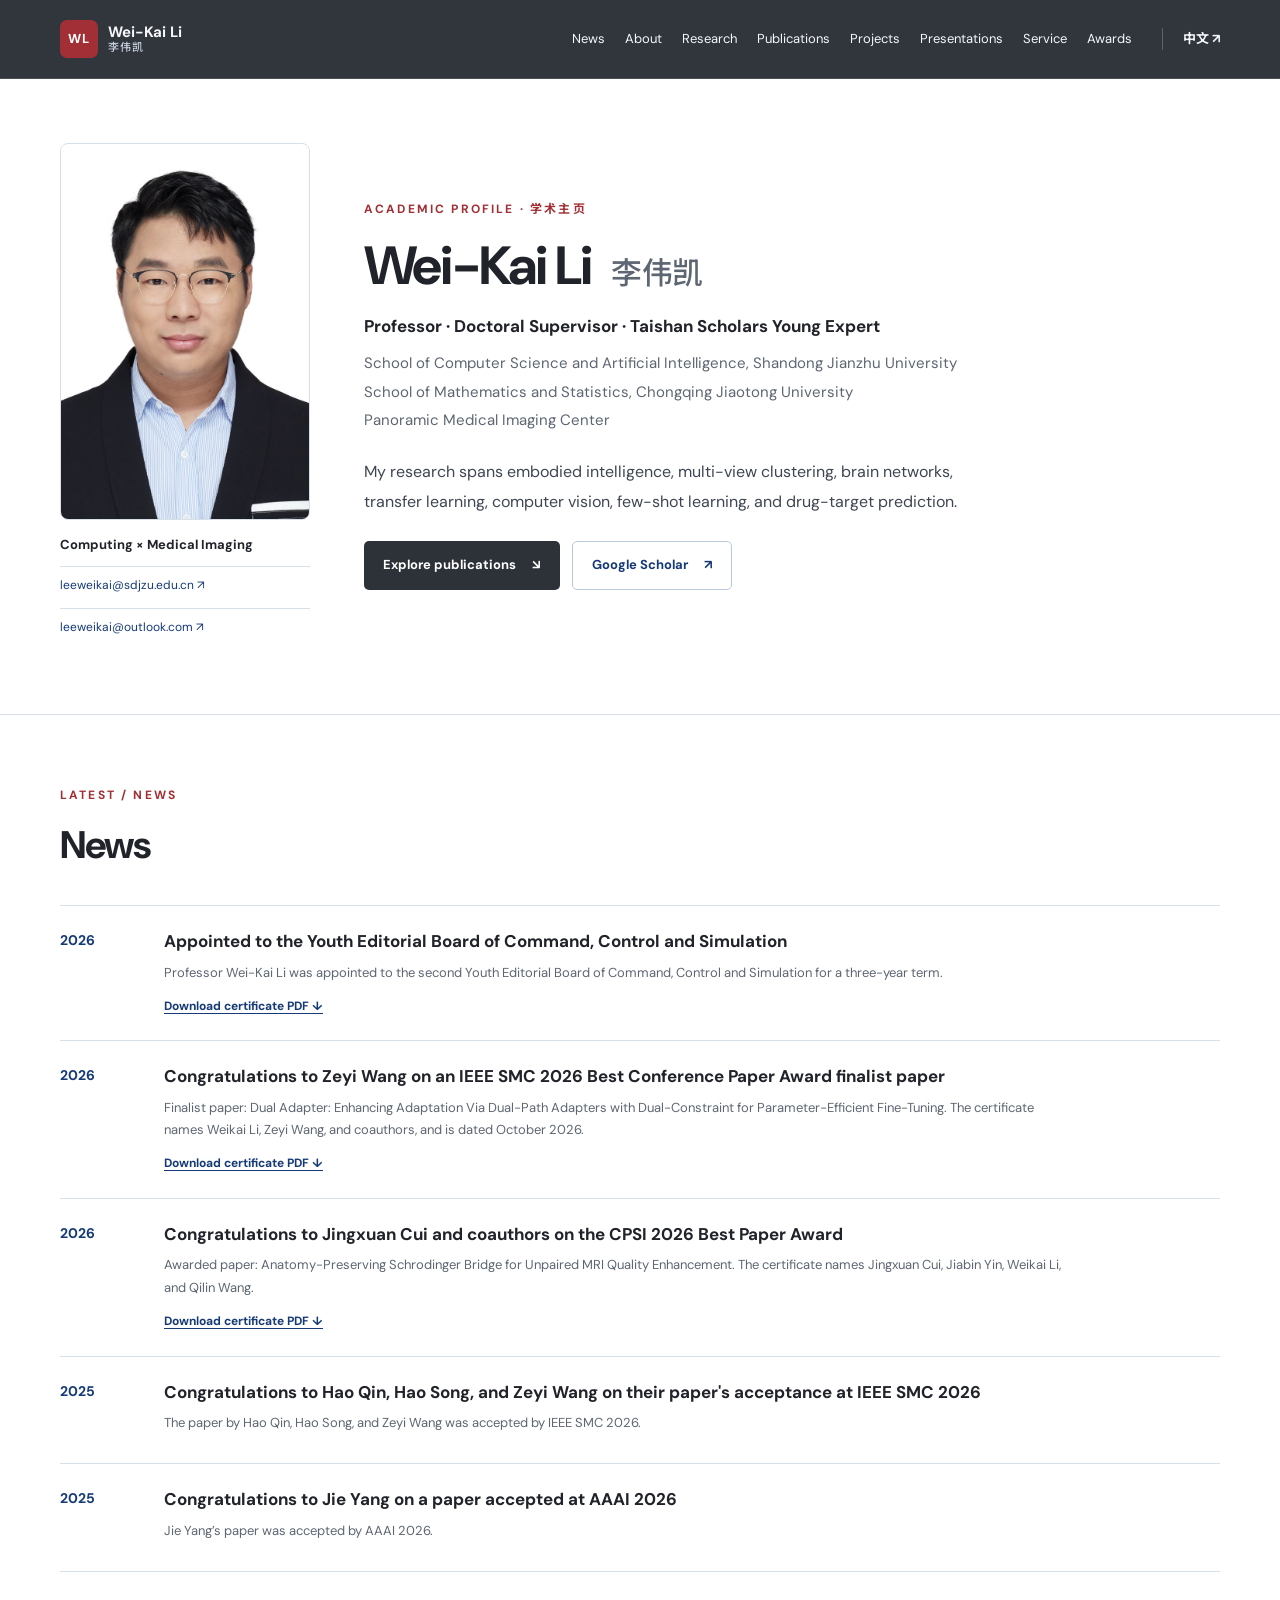
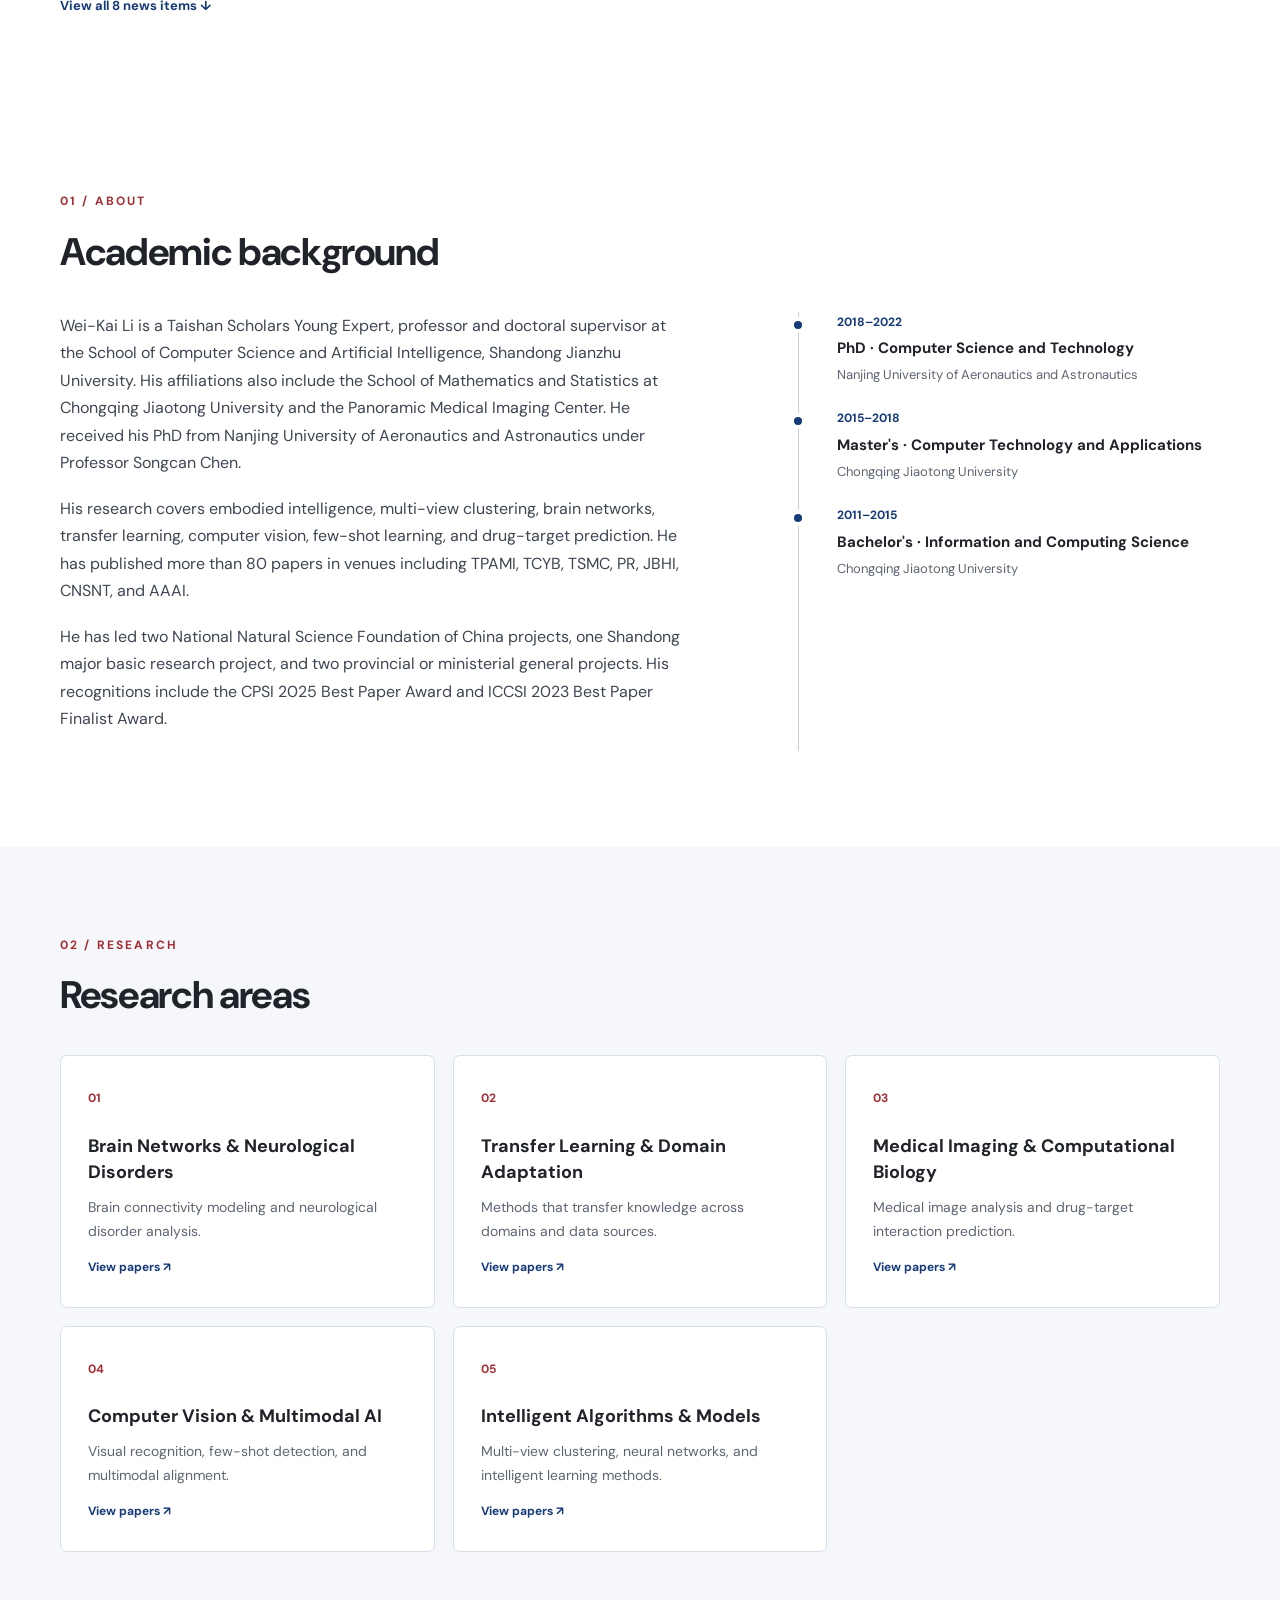
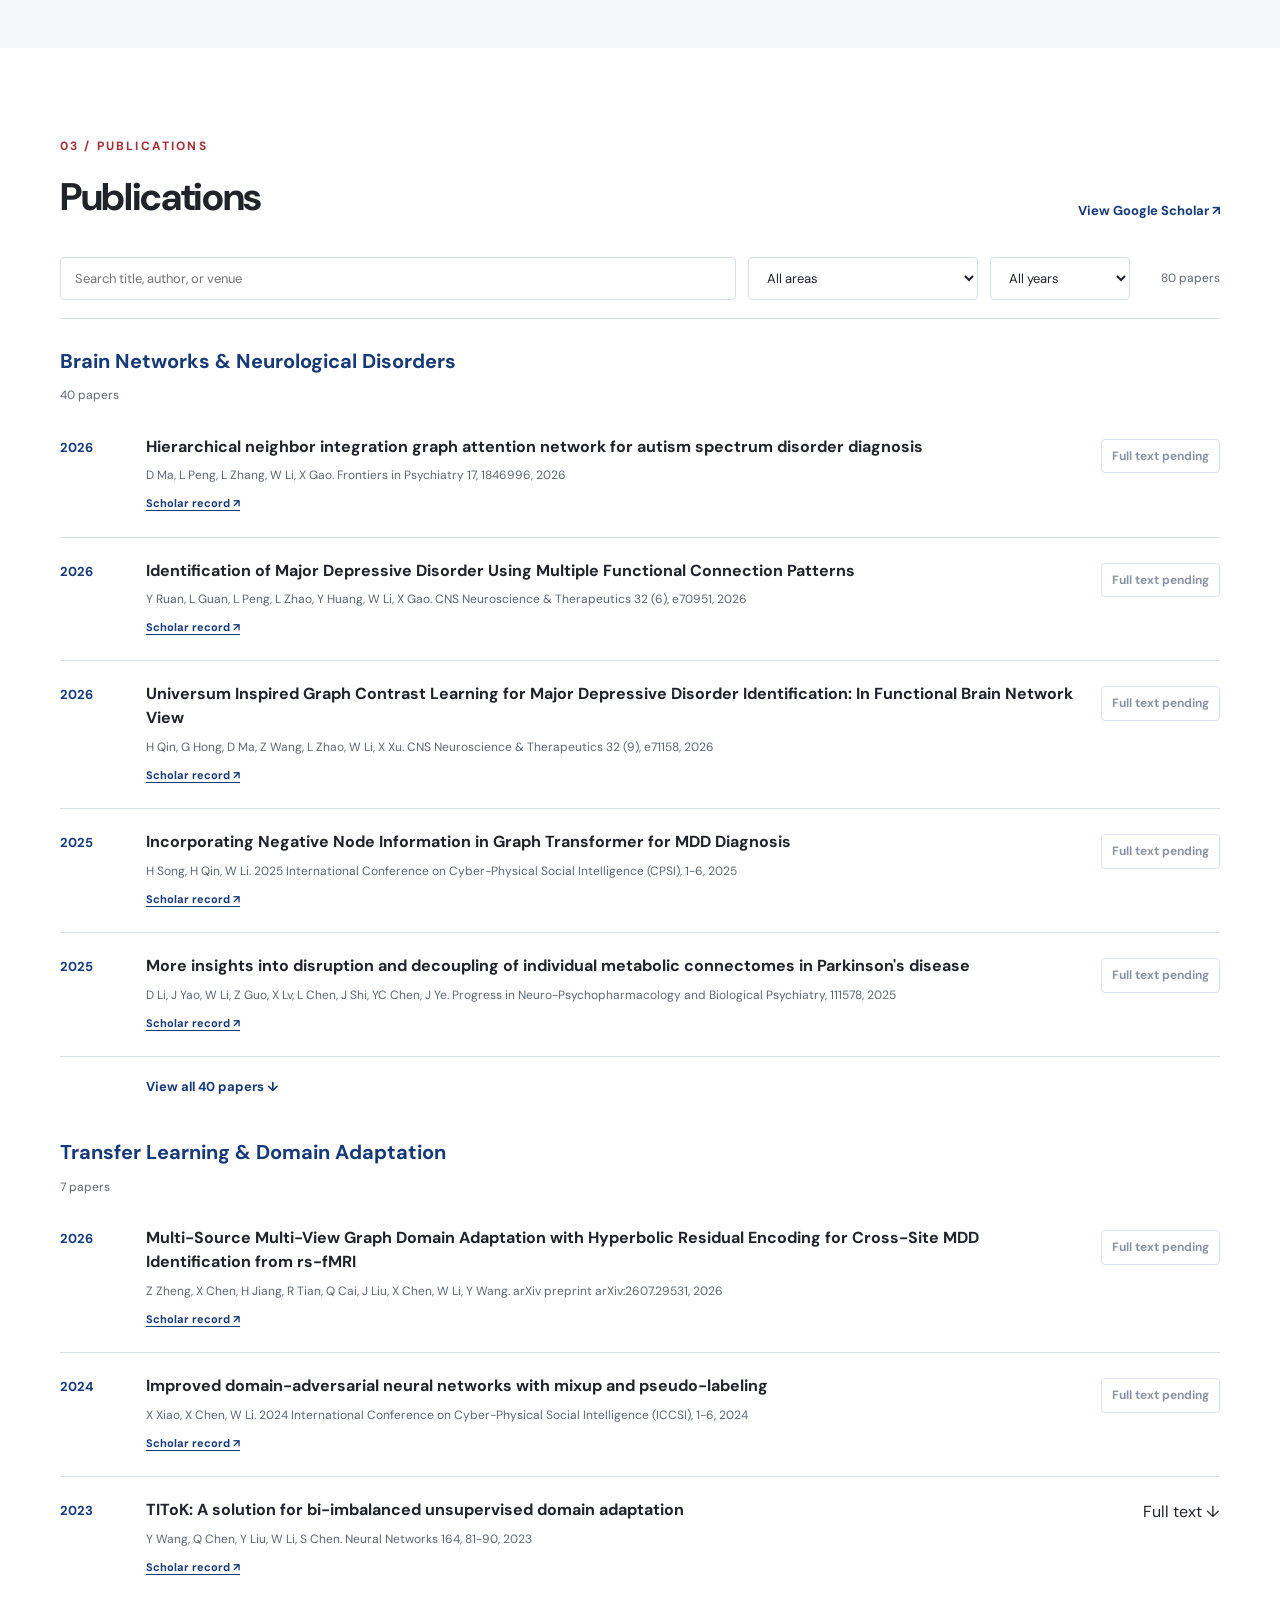
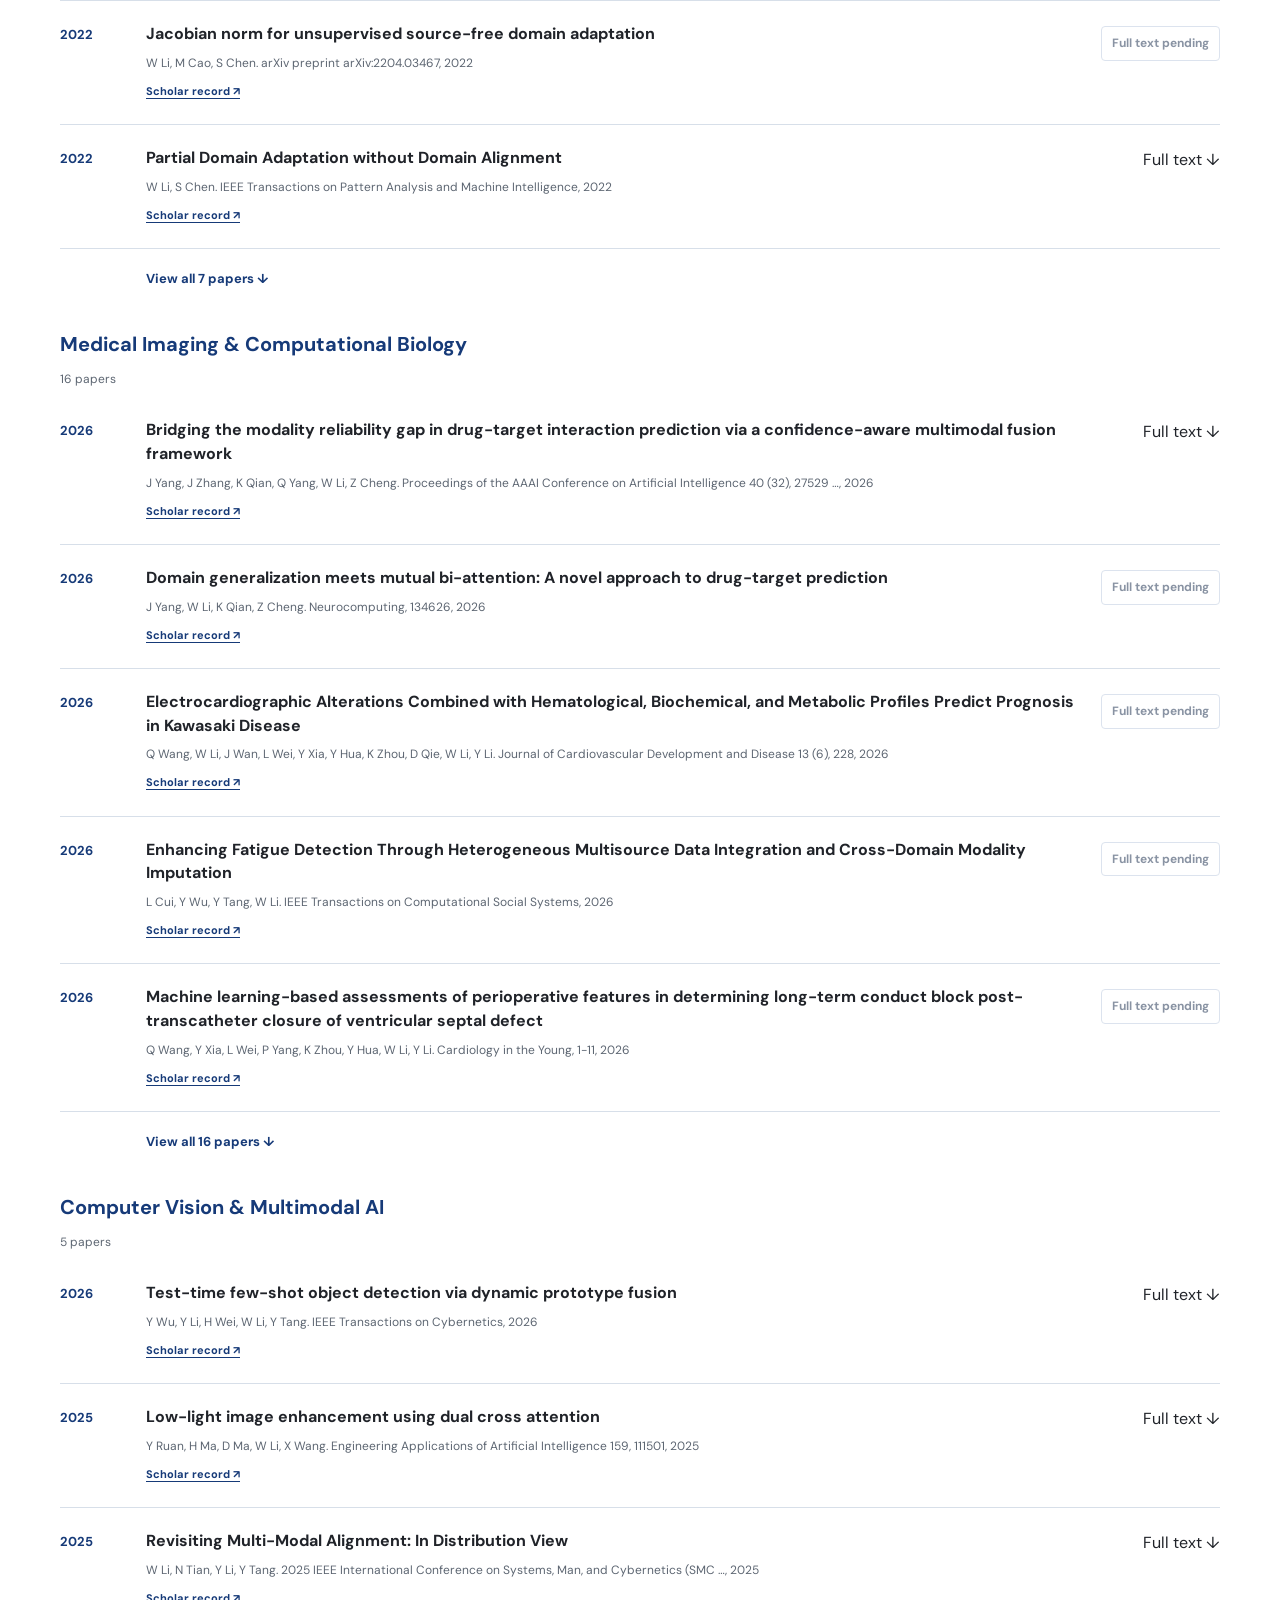
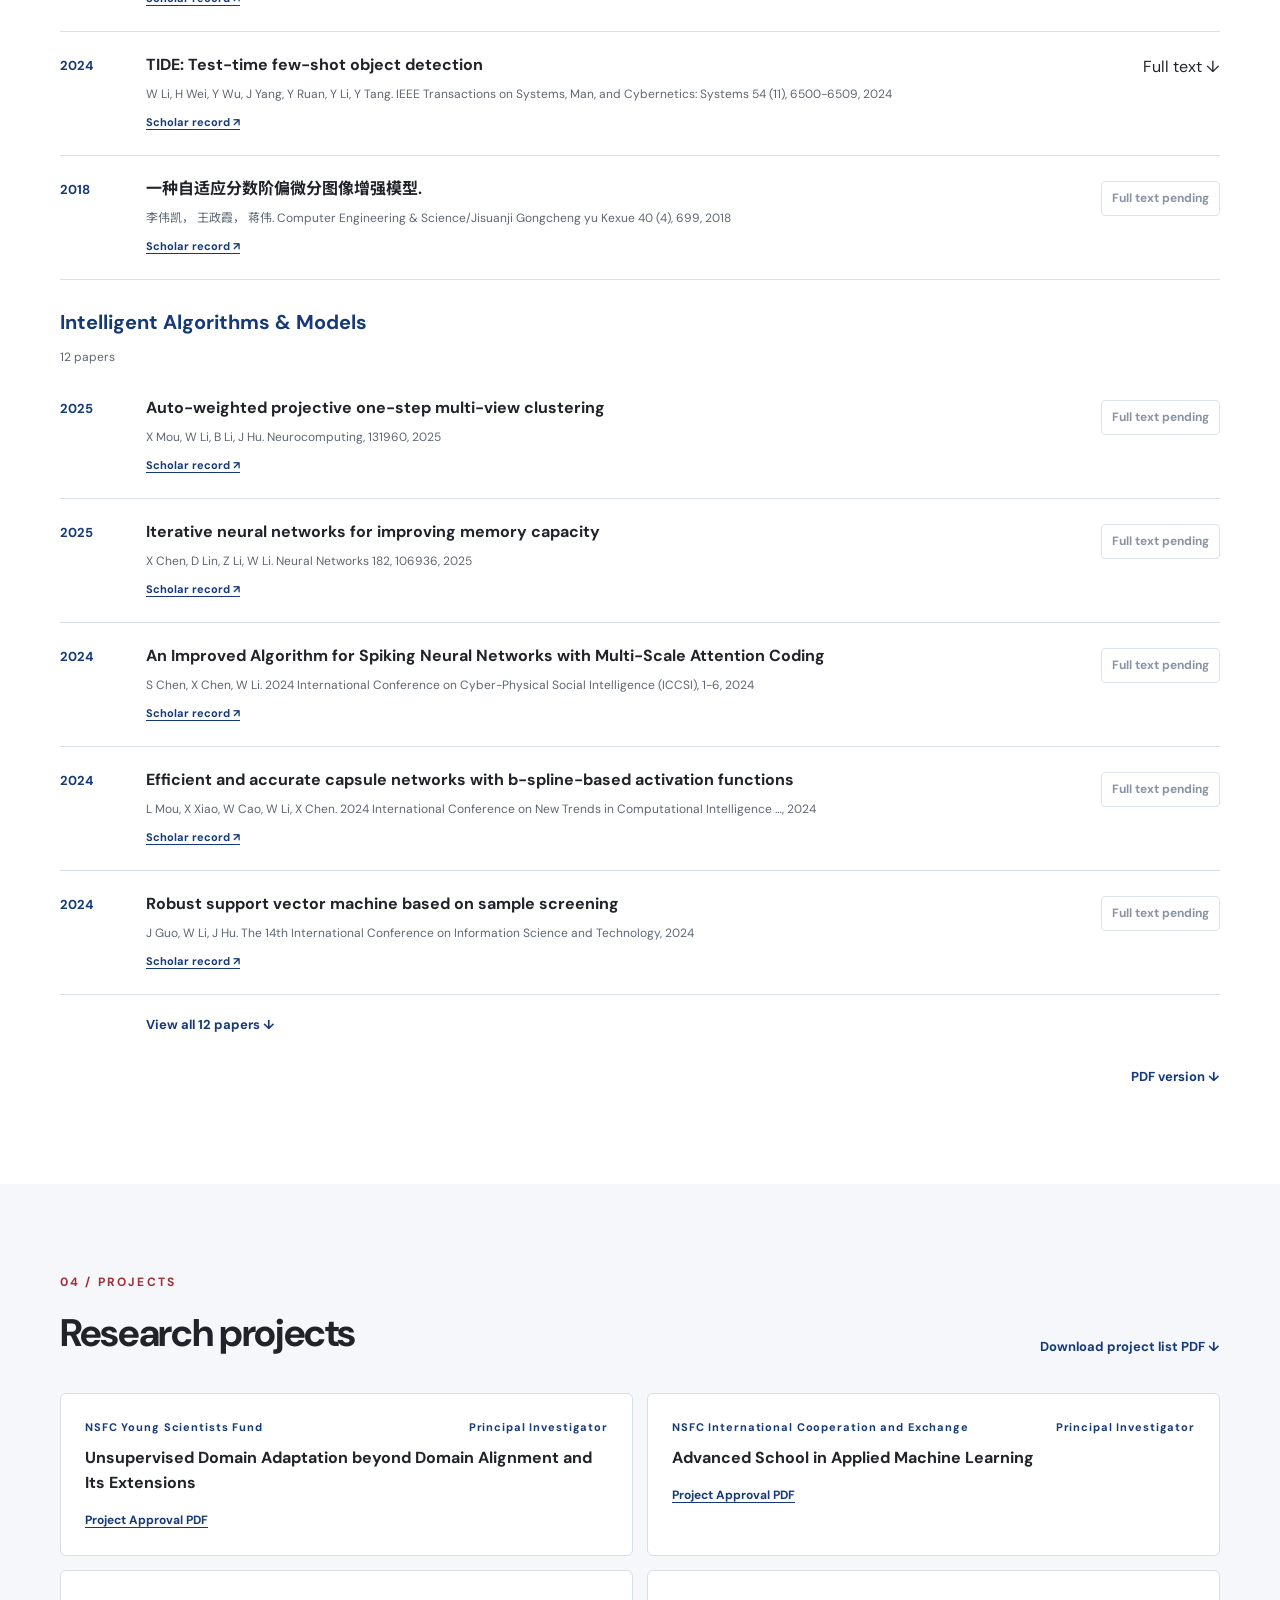
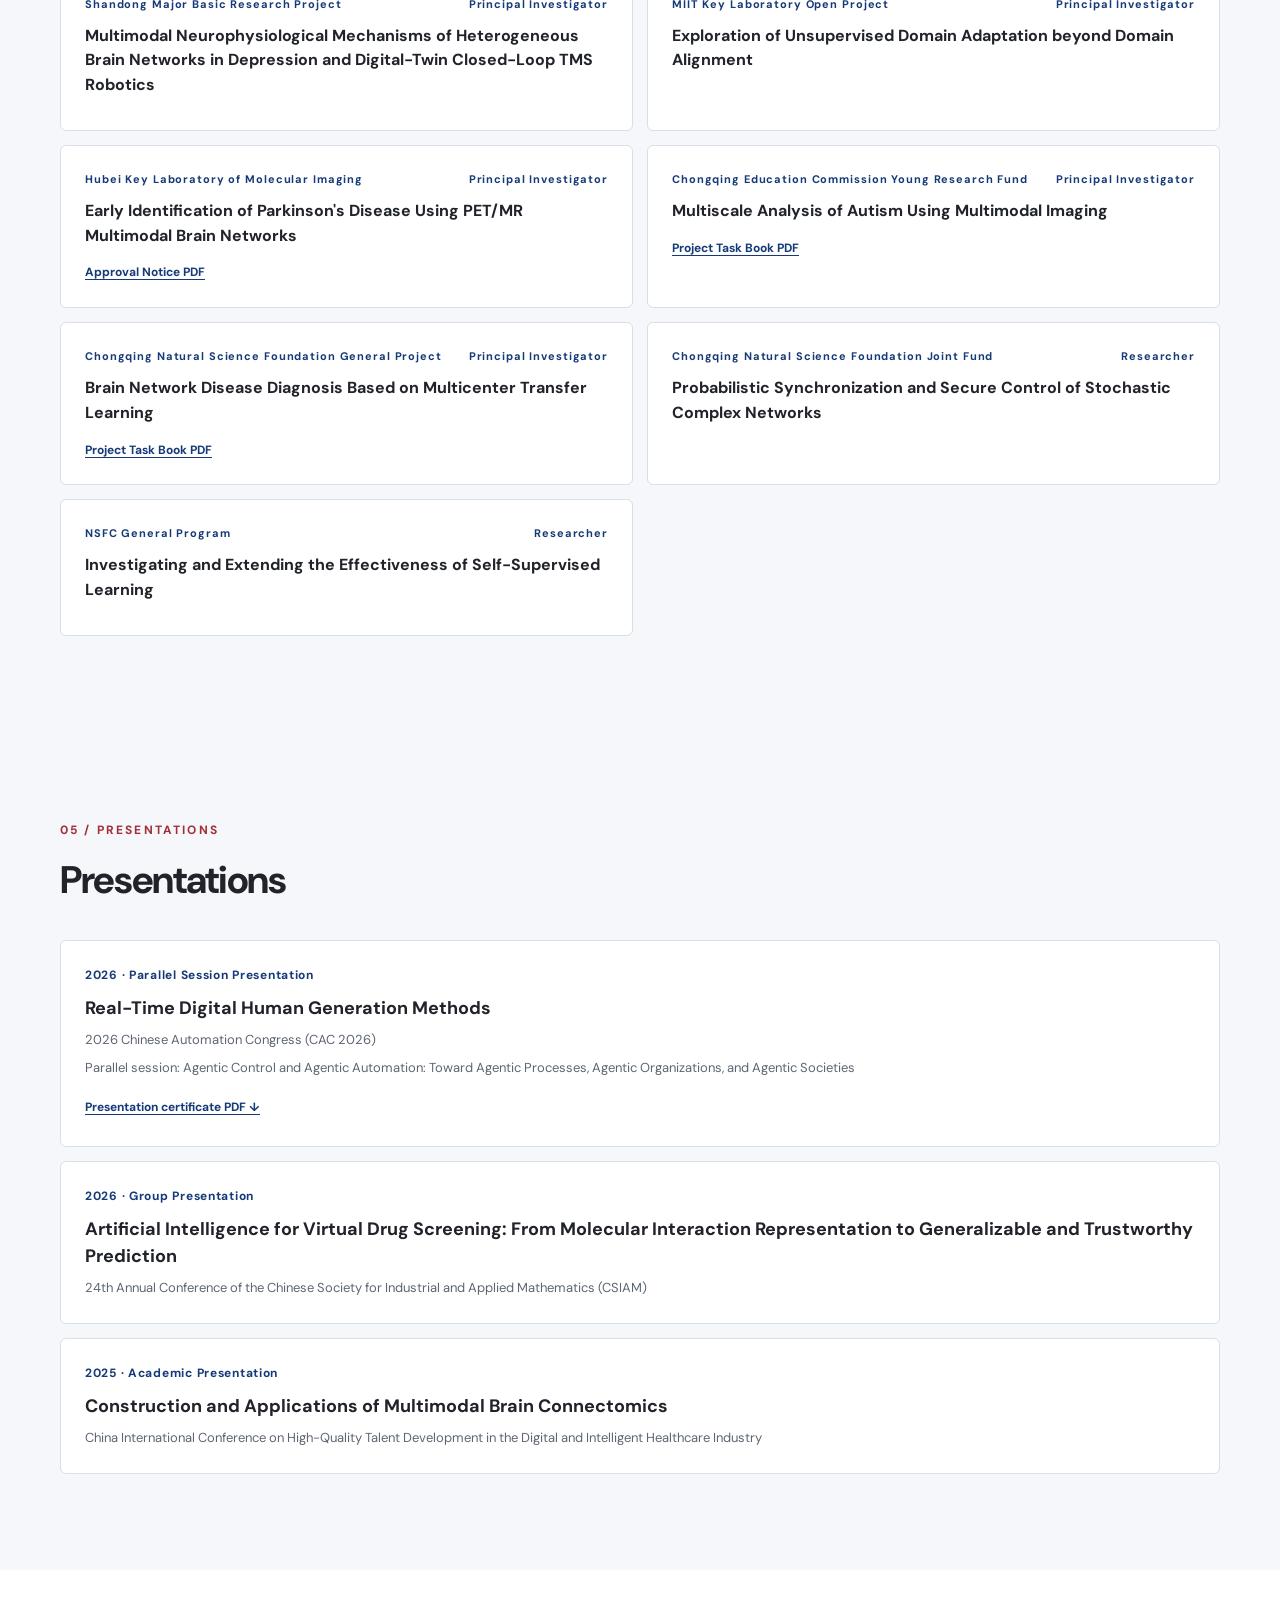
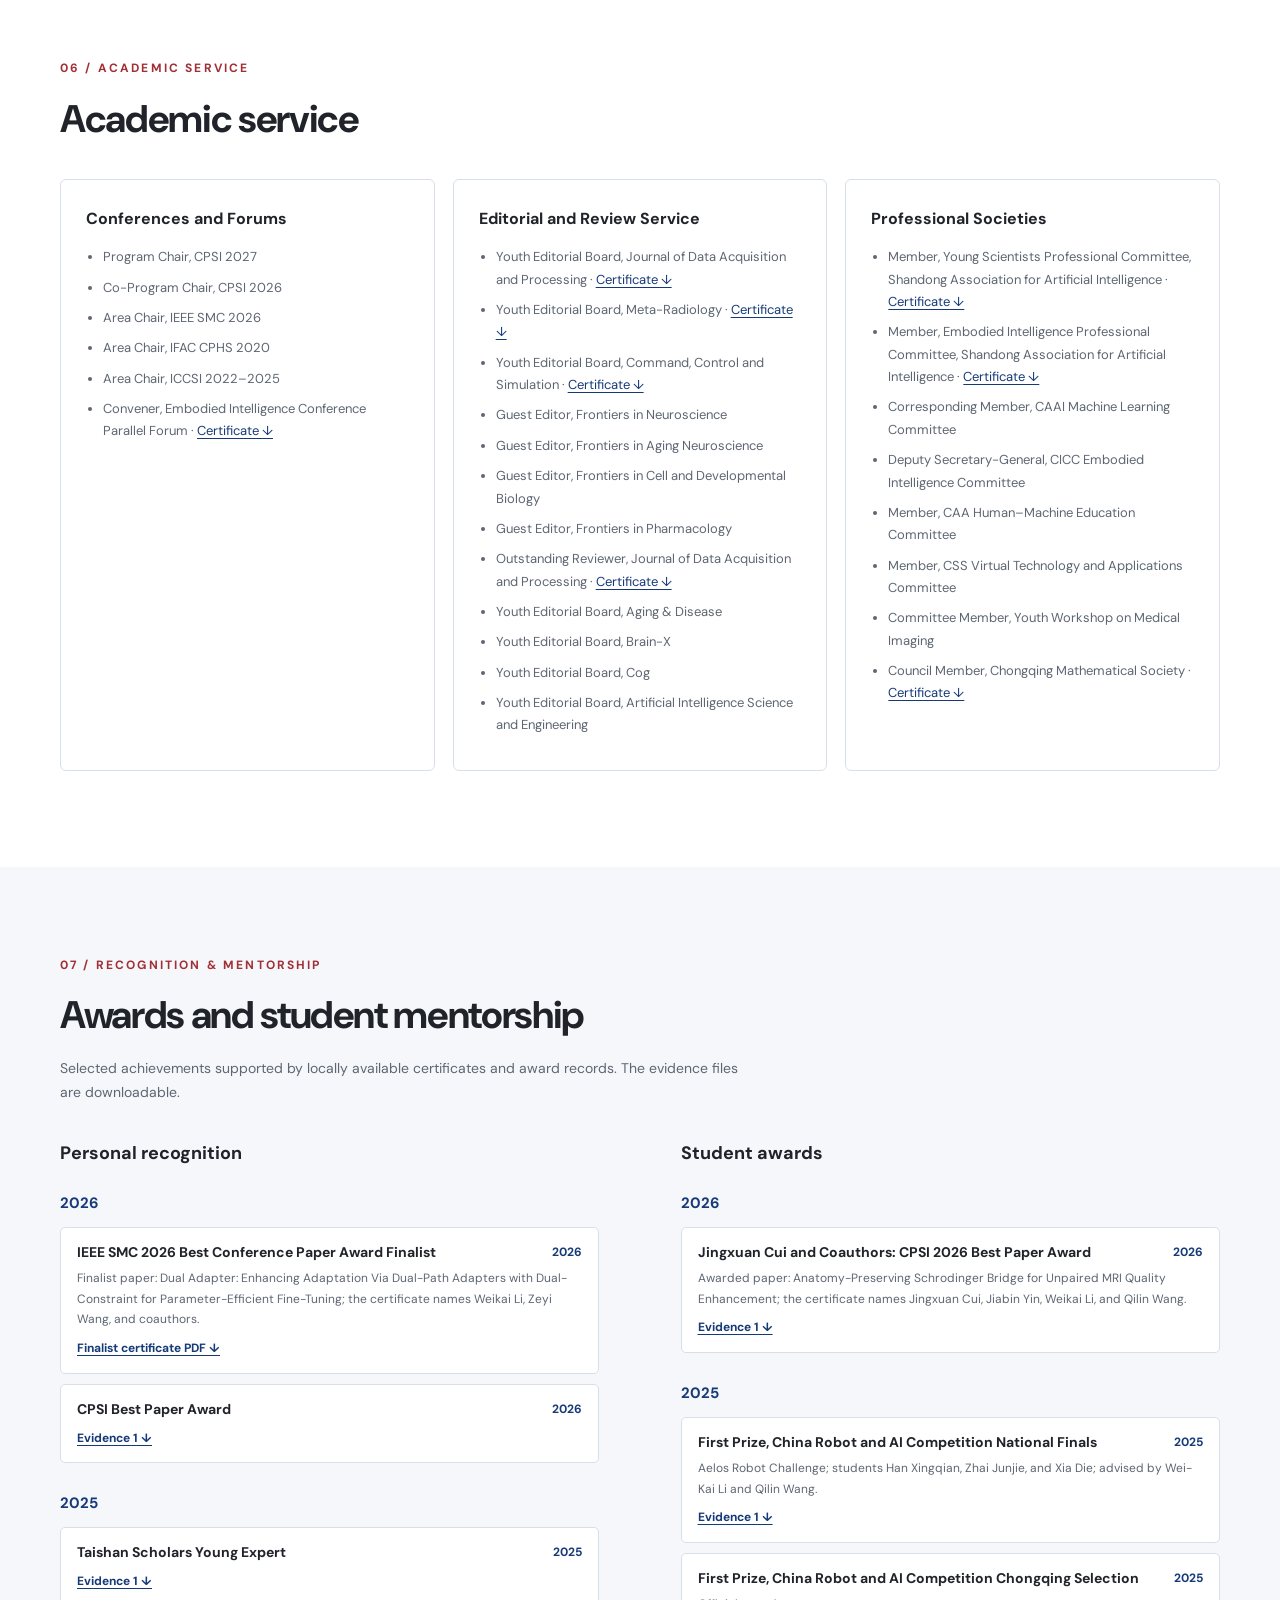
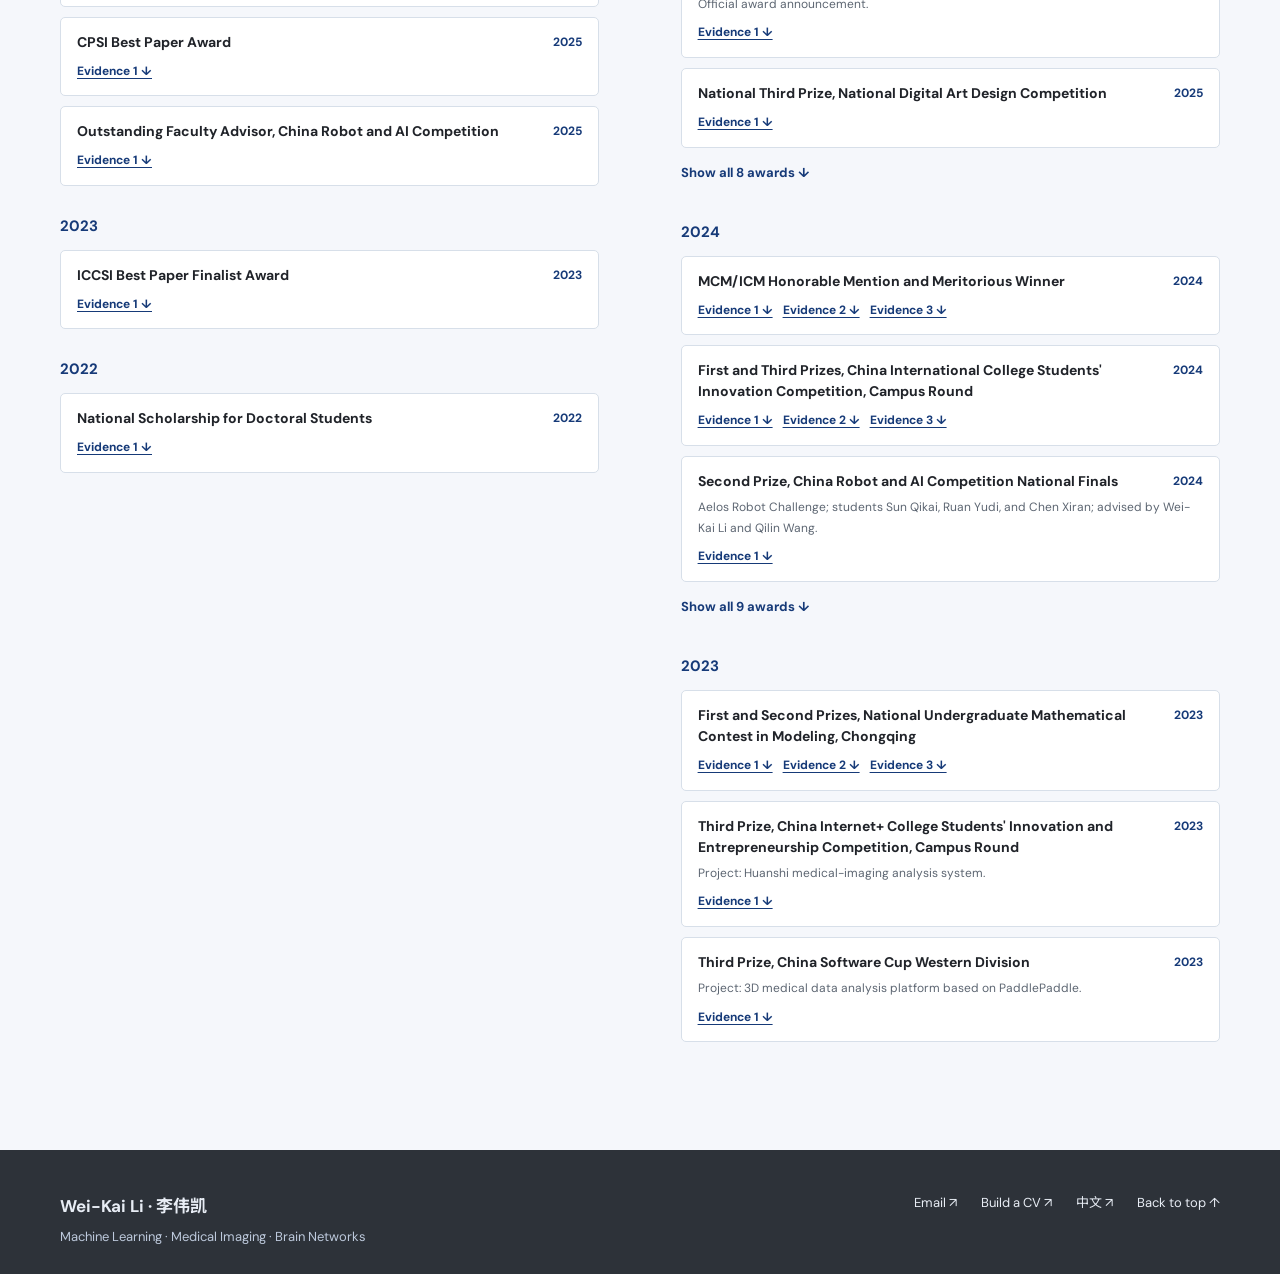
==== index.html @ 5edfce04 "Correct digital healthcare conference presentation year to 2025" ====
<!doctype html>
<html lang="en">
<head>
  <meta charset="utf-8">
  <meta name="viewport" content="width=device-width, initial-scale=1">
  <meta name="description" content="Academic homepage of Professor Wei-Kai Li: research, publications, projects, academic service, awards, and student mentorship.">
  <meta name="theme-color" content="#2d3239">
  <title>Wei-Kai Li | Academic Homepage</title>
  <link rel="stylesheet" href="styles.css?v=20261101b">
</head>
<body>
  <a class="skip-link" href="#main">Skip to content</a>
  <header class="site-header"><div class="shell header-inner"><a class="brand" href="#top" aria-label="Wei-Kai Li homepage"><span class="brand-mark">WL</span><span>Wei-Kai Li <small>李伟凯</small></span></a><nav class="main-nav" aria-label="Main navigation"><a href="#news">News</a><a href="#about">About</a><a href="#research">Research</a><a href="#publications">Publications</a><a href="#projects">Projects</a><a href="#presentations">Presentations</a><a href="#service">Service</a><a href="#awards">Awards</a></nav><a class="language-switch" href="cn/" lang="zh-CN">中文 <span aria-hidden="true">↗</span></a></div></header>
  <main id="main">
    <section class="hero" id="top"><div class="shell hero-grid"><div><p class="eyebrow">ACADEMIC PROFILE · 学术主页</p><h1>Wei-Kai Li <span>李伟凯</span></h1><p class="hero-role">Professor · Doctoral Supervisor · Taishan Scholars Young Expert</p><p class="hero-affiliation">School of Computer Science and Artificial Intelligence, Shandong Jianzhu University<br>School of Mathematics and Statistics, Chongqing Jiaotong University<br>Panoramic Medical Imaging Center</p><p class="hero-summary">My research spans embodied intelligence, multi-view clustering, brain networks, transfer learning, computer vision, few-shot learning, and drug-target prediction.</p><div class="hero-actions"><a class="button button-primary" href="#publications">Explore publications <span aria-hidden="true">↘</span></a><a class="button button-ghost" href="https://scholar.google.com/citations?user=XEfV8mkAAAAJ&amp;hl=en" target="_blank" rel="noopener noreferrer">Google Scholar <span aria-hidden="true">↗</span></a></div></div><aside class="hero-card" aria-label="Contact and downloads"><img class="profile-photo" src="assets/profile.jpeg?v=20261004m" alt="Portrait of Wei-Kai Li" width="1279" height="1929"><p>Computing × Medical Imaging</p><div class="hero-card-links"><a href="mailto:leeweikai@sdjzu.edu.cn">leeweikai@sdjzu.edu.cn ↗</a><a href="mailto:leeweikai@outlook.com">leeweikai@outlook.com ↗</a></div></aside></div></section>
    <section class="section news-section" id="news"><div class="shell"><div class="section-heading"><p class="eyebrow">LATEST / NEWS</p><h2>News</h2></div><div class="news-list" id="news-list"></div></div></section>
    <section class="section" id="about"><div class="shell"><div class="section-heading"><p class="eyebrow">01 / ABOUT</p><h2>Academic background</h2></div><div class="about-grid"><div class="body-copy"><p>Wei-Kai Li is a Taishan Scholars Young Expert, professor and doctoral supervisor at the School of Computer Science and Artificial Intelligence, Shandong Jianzhu University. His affiliations also include the School of Mathematics and Statistics at Chongqing Jiaotong University and the Panoramic Medical Imaging Center. He received his PhD from Nanjing University of Aeronautics and Astronautics under Professor Songcan Chen.</p><p>His research covers embodied intelligence, multi-view clustering, brain networks, transfer learning, computer vision, few-shot learning, and drug-target prediction. He has published more than 80 papers in venues including TPAMI, TCYB, TSMC, PR, JBHI, CNSNT, and AAAI.</p><p>He has led two National Natural Science Foundation of China projects, one Shandong major basic research project, and two provincial or ministerial general projects. His recognitions include the CPSI 2025 Best Paper Award and ICCSI 2023 Best Paper Finalist Award.</p></div><div class="timeline" id="education-list"></div></div></div></section>
    <section class="section section-tint" id="research"><div class="shell"><div class="section-heading"><p class="eyebrow">02 / RESEARCH</p><h2>Research areas</h2></div><div class="topic-grid"><a class="topic-card" href="#papers-brain" data-area="brain"><span>01</span><h3>Brain Networks &amp; Neurological Disorders</h3><p>Brain connectivity modeling and neurological disorder analysis.</p><span class="topic-link">View papers ↗</span></a><a class="topic-card" href="#papers-domain" data-area="domain"><span>02</span><h3>Transfer Learning &amp; Domain Adaptation</h3><p>Methods that transfer knowledge across domains and data sources.</p><span class="topic-link">View papers ↗</span></a><a class="topic-card" href="#papers-medical" data-area="medical"><span>03</span><h3>Medical Imaging &amp; Computational Biology</h3><p>Medical image analysis and drug-target interaction prediction.</p><span class="topic-link">View papers ↗</span></a><a class="topic-card" href="#papers-vision" data-area="vision"><span>04</span><h3>Computer Vision &amp; Multimodal AI</h3><p>Visual recognition, few-shot detection, and multimodal alignment.</p><span class="topic-link">View papers ↗</span></a><a class="topic-card" href="#papers-methods" data-area="methods"><span>05</span><h3>Intelligent Algorithms &amp; Models</h3><p>Multi-view clustering, neural networks, and intelligent learning methods.</p><span class="topic-link">View papers ↗</span></a></div></div></section>
    <section class="section" id="publications"><div class="shell"><div class="section-heading section-heading-split"><div><p class="eyebrow">03 / PUBLICATIONS</p><h2>Publications</h2></div><a class="text-link" href="https://scholar.google.com/citations?user=XEfV8mkAAAAJ&amp;hl=en" target="_blank" rel="noopener noreferrer">View Google Scholar ↗</a></div><div class="filter-bar"><label class="search-box"><span class="sr-only">Search publications</span><input id="pub-search" type="search" placeholder="Search title, author, or venue"></label><label class="area-box"><span class="sr-only">Research area</span><select id="pub-area"><option value="all">All areas</option></select></label><label class="year-box"><span class="sr-only">Year</span><select id="pub-year"><option value="all">All years</option></select></label><span class="result-count" id="pub-count"></span></div><div class="publication-list" id="publication-list"></div><div class="section-end"><a class="text-link" href="assets/missing-papers.pdf" download>PDF version ↓</a></div></div></section>
    <section class="section section-tint" id="projects"><div class="shell"><div class="section-heading section-heading-split"><div><p class="eyebrow">04 / PROJECTS</p><h2>Research projects</h2></div><a class="text-link" href="assets/projects.pdf" download>Download project list PDF ↓</a></div><div class="project-list" id="project-list"></div></div></section>
    <section class="section section-tint" id="presentations"><div class="shell"><div class="section-heading"><p class="eyebrow">05 / PRESENTATIONS</p><h2>Presentations</h2></div><div class="presentation-list" id="presentation-list"></div></div></section>
    <section class="section" id="service"><div class="shell"><div class="section-heading"><p class="eyebrow">06 / ACADEMIC SERVICE</p><h2>Academic service</h2></div><div class="service-grid" id="service-list"></div></div></section>
    <section class="section section-tint" id="awards"><div class="shell"><div class="section-heading"><p class="eyebrow">07 / RECOGNITION & MENTORSHIP</p><h2>Awards and student mentorship</h2><p class="section-intro">Selected achievements supported by locally available certificates and award records. The evidence files are downloadable.</p></div><div class="awards-columns"><div><h3 class="subheading">Personal recognition</h3><div class="award-list" id="personal-awards"></div></div><div><h3 class="subheading">Student awards</h3><div class="award-list" id="student-awards"></div></div></div></div></section>
  </main>
  <footer class="site-footer"><div class="shell footer-inner"><div><strong>Wei-Kai Li · 李伟凯</strong><p>Machine Learning · Medical Imaging · Brain Networks</p></div><div><a href="mailto:leeweikai@sdjzu.edu.cn">Email ↗</a><a href="cv-builder/?lang=en">Build a CV ↗</a><a href="cn/">中文 ↗</a><a href="#top">Back to top ↑</a></div></div></footer>
  <script src="data.js?v=20261101d"></script><script src="app.js?v=20261101b"></script>
</body>
</html>
---- styles.css ----
@import url('https://fonts.googleapis.com/css2?family=DM+Sans:wght@400;500;600;700&family=Noto+Sans+SC:wght@400;500;600;700&display=swap');

:root{--ink:#202329;--deep:#2d3239;--muted:#5d6672;--line:#d7dfe9;--paper:#fff;--mist:#f5f7fb;--accent:#a12f35;--blue:#163a78;--max:1160px}
*{box-sizing:border-box}html{scroll-behavior:smooth}body{margin:0;color:var(--ink);background:var(--paper);font-family:'DM Sans','Noto Sans SC',system-ui,sans-serif;line-height:1.72}a{color:inherit;text-decoration:none}button,input,select{font:inherit}button{cursor:pointer}.shell{width:min(var(--max),calc(100% - 48px));margin:auto}.sr-only{position:absolute;width:1px;height:1px;padding:0;margin:-1px;overflow:hidden;clip:rect(0,0,0,0);white-space:nowrap;border:0}.skip-link{position:absolute;top:-60px;left:12px;background:#fff;padding:8px 12px;z-index:20}.skip-link:focus{top:10px}a:focus-visible,input:focus-visible,select:focus-visible{outline:3px solid var(--accent);outline-offset:3px}
.site-header{position:sticky;top:0;z-index:10;background:rgba(255,255,255,.94);border-bottom:1px solid rgba(32,35,41,.12);backdrop-filter:blur(14px)}.header-inner{min-height:78px;display:flex;align-items:center;gap:30px}.brand{display:flex;align-items:center;gap:10px;font-size:15px;font-weight:700;line-height:1.2;white-space:nowrap}.brand small{display:block;color:var(--muted);font-size:11px;font-weight:500;letter-spacing:.08em}.brand-mark{display:grid;place-items:center;width:38px;height:38px;border-radius:7px;background:var(--deep);color:white;font-size:13px;letter-spacing:.04em}.main-nav{display:flex;align-items:center;gap:20px;margin-left:auto;font-size:13px;color:#dce3ee}.main-nav a:hover,.language-switch:hover,.text-link:hover{color:var(--blue)}.language-switch{font-size:13px;font-weight:700;white-space:nowrap;padding-left:20px;border-left:1px solid var(--line)}
.hero{color:#fff;background:radial-gradient(circle at 83% 5%,rgba(43,80,143,.32),transparent 33%),linear-gradient(135deg,#2d3239 0%,#303d55 64%,#253b5b 100%);overflow:hidden}.hero-grid{display:grid;grid-template-columns:minmax(0,1.4fr) minmax(300px,.78fr);gap:8%;align-items:center;min-height:600px;padding-top:82px;padding-bottom:85px}.eyebrow{margin:0 0 16px;color:#a12f35;font-size:12px;font-weight:700;letter-spacing:.18em}.hero .eyebrow{color:#f0b6ba}.hero h1{margin:0 0 12px;font-size:clamp(48px,5.4vw,78px);line-height:1.12;letter-spacing:-.055em}.hero h1 span{display:block;margin-top:12px;color:#c8d5eb;font-size:clamp(27px,3.1vw,42px);font-weight:500;letter-spacing:-.025em}.hero-role{margin:22px 0 8px;font-size:19px;font-weight:700}.hero-affiliation{margin:0;color:#dce3ee;font-size:15px;line-height:1.9}.hero-summary{max-width:650px;margin:27px 0 30px;color:#e8edf5;font-size:17px;line-height:1.9}.hero-actions{display:flex;gap:12px;flex-wrap:wrap}.button{display:inline-flex;align-items:center;gap:16px;padding:12px 19px;border-radius:5px;font-size:13px;font-weight:700;transition:transform .2s,background .2s}.button:hover{transform:translateY(-2px)}.button-primary{color:var(--deep);background:#a12f35}.button-primary:hover{background:#bb4149}.button-ghost{border:1px solid rgba(255,255,255,.4);color:white}.button-ghost:hover{background:rgba(255,255,255,.1)}.hero-card{min-height:390px;padding:30px 28px;background:rgba(255,255,255,.09);border:1px solid rgba(255,255,255,.18);border-radius:10px;box-shadow:0 20px 70px rgba(0,0,0,.13)}.hero-card-top{display:flex;justify-content:space-between;color:#dce3ee;font-size:10px;font-weight:700;letter-spacing:.16em}.hero-card-dot{width:7px;height:7px;border-radius:50%;background:#c14a52;box-shadow:0 0 0 6px rgba(193,74,82,.14)}.research-visual{position:relative;height:170px;margin:24px 0 8px;border:1px solid rgba(255,255,255,.11);border-radius:5px;background:radial-gradient(circle at 50% 50%,rgba(60,101,169,.18),transparent 60%),linear-gradient(90deg,transparent 49.7%,rgba(255,255,255,.09) 50%,transparent 50.3%),linear-gradient(0deg,transparent 49.7%,rgba(255,255,255,.09) 50%,transparent 50.3%);overflow:hidden}.research-visual:before,.research-visual:after{content:"";position:absolute;inset:25px 45px;border:1px solid rgba(142,169,210,.25);border-radius:50%;transform:rotate(22deg)}.research-visual:after{inset:40px 23px;transform:rotate(-24deg)}.research-visual span{position:absolute;width:10px;height:10px;border-radius:50%;background:#a12f35;box-shadow:0 0 0 5px rgba(161,47,53,.14)}.research-visual span:nth-child(1){top:22%;left:49%}.research-visual span:nth-child(2){top:39%;left:29%}.research-visual span:nth-child(3){top:70%;left:35%}.research-visual span:nth-child(4){top:61%;left:71%}.research-visual span:nth-child(5){top:27%;left:72%}.research-visual span:nth-child(6){top:75%;left:56%}.research-visual span:nth-child(7){top:49%;left:50%;width:15px;height:15px;background:#4d72ab}.hero-card p{margin:16px 0 13px;font-size:17px;font-weight:700}.hero-card-links{display:grid;gap:4px}.hero-card-links a{padding:8px 0;border-top:1px solid rgba(255,255,255,.15);font-size:13px;color:#e8edf5}.hero-card-links a:hover{color:#f0b6ba}
.section{padding:88px 0 96px;scroll-margin-top:78px}.section-tint{background:var(--mist)}.section-heading{margin-bottom:34px}.section-heading h2{margin:0;font-size:clamp(30px,3vw,42px);letter-spacing:-.035em;line-height:1.3}.section-heading-split{display:flex;justify-content:space-between;align-items:end;gap:24px}.section-intro{max-width:700px;margin:15px 0 0;color:var(--muted);font-size:14px}.text-link{color:var(--blue);font-size:13px;font-weight:700;white-space:nowrap}.about-grid{display:grid;grid-template-columns:1.2fr .8fr;gap:9%}.body-copy{font-size:16px;color:#3e4652}.body-copy p{margin:0 0 18px}.timeline{padding-left:22px;border-left:1px solid #c6cfdd}.timeline-item{position:relative;padding:0 0 22px 16px}.timeline-item:last-child{padding-bottom:0}.timeline-item:before{content:"";position:absolute;width:8px;height:8px;left:-27px;top:9px;border-radius:50%;background:var(--blue);box-shadow:0 0 0 4px var(--paper)}.timeline-year{color:var(--blue);font-size:12px;font-weight:700}.timeline-item h3{margin:4px 0 2px;font-size:15px}.timeline-item p{margin:0;color:var(--muted);font-size:13px}.topic-grid{display:grid;grid-template-columns:repeat(3,1fr);gap:18px}.topic-grid .topic-card{display:block;padding:27px;background:white;border:1px solid var(--line);border-radius:7px;min-height:210px}.topic-grid span{color:#a12f35;font-size:12px;font-weight:700}.topic-grid h3{margin:22px 0 10px;font-size:18px;line-height:1.45}.topic-grid p{margin:0;color:var(--muted);font-size:14px}
.filter-bar{display:flex;gap:12px;align-items:center;margin:0 0 18px}.search-box{flex:1}.search-box input,.year-box select,.area-box select{height:43px;width:100%;padding:0 14px;border:1px solid var(--line);border-radius:4px;background:#fff;color:var(--ink);font-size:13px}.year-box{width:140px}.area-box{width:230px}.result-count{min-width:78px;color:var(--muted);font-size:12px;text-align:right}.publication-list{border-top:1px solid var(--line)}.publication-group{padding-top:25px}.publication-group h3{margin:0 0 7px;color:var(--blue);font-size:20px}.publication-group>p{margin:0 0 8px;color:var(--muted);font-size:12px}.publication{display:grid;grid-template-columns:68px minmax(0,1fr) auto;gap:18px;align-items:start;padding:21px 0;border-bottom:1px solid var(--line)}.publication-year{padding-top:2px;color:var(--blue);font-size:13px;font-weight:700}.publication h4{margin:0;font-size:16px;line-height:1.48;font-weight:700}.publication p{margin:8px 0 0;color:var(--muted);font-size:12px;line-height:1.65}.publication-source{display:inline-block;margin-top:8px;color:var(--blue);font-size:11px;font-weight:700;text-decoration:underline;text-underline-offset:3px}.publication-type{display:inline-block;margin-top:9px;color:#a12f35;font-size:11px;font-weight:700;letter-spacing:.04em}.download-link{margin-top:4px;padding:6px 10px;border:1px solid #b8c8e0;border-radius:4px;color:var(--blue);font-size:12px;font-weight:700;white-space:nowrap}.download-link:hover{background:#edf2fa}.download-link.disabled{border-color:#dce3ee;color:#8993a3;cursor:default}.section-end{margin-top:24px;text-align:right}
.project-list{display:grid;grid-template-columns:repeat(2,1fr);gap:14px}.project{padding:24px;background:#fff;border:1px solid var(--line);border-radius:6px}.project-header{display:flex;justify-content:space-between;gap:16px;margin-bottom:10px}.project-header span{color:var(--blue);font-size:11px;font-weight:700;letter-spacing:.08em}.project h3{margin:0 0 8px;font-size:16px;line-height:1.55}.project p{margin:0;color:var(--muted);font-size:13px}.service-grid{display:grid;grid-template-columns:repeat(3,1fr);gap:18px}.service-card{padding:25px;border:1px solid var(--line);border-radius:6px}.service-card h3{margin:0 0 14px;font-size:16px}.service-card ul{margin:0;padding-left:17px}.service-card li{margin-bottom:8px;color:var(--muted);font-size:13px}.service-card li a{color:var(--blue);text-decoration:underline;text-underline-offset:3px}.awards-columns{display:grid;grid-template-columns:1fr 1fr;gap:7%}.subheading{margin:0 0 16px;font-size:18px}.award-list{display:grid;gap:10px}.award{padding:14px 16px;border:1px solid var(--line);border-radius:5px;background:#fff}.award-top{display:flex;justify-content:space-between;gap:12px}.award h4{margin:0;font-size:14px;line-height:1.5}.award-year{color:var(--blue);font-size:12px;font-weight:700;white-space:nowrap}.award p{margin:5px 0 0;color:var(--muted);font-size:12px}.award-files{display:flex;flex-wrap:wrap;gap:10px;margin-top:8px}.award-files a{color:var(--blue);font-size:12px;font-weight:700;text-decoration:underline;text-underline-offset:3px}.site-footer{padding:42px 0 20px;color:#e8edf5;background:var(--deep)}.footer-inner{display:flex;justify-content:space-between;gap:20px}.footer-inner strong{font-size:17px}.footer-inner p{margin:5px 0;color:#bdc9dc;font-size:13px}.footer-inner>div:last-child{display:flex;gap:24px;align-items:start;font-size:13px}.footer-inner a:hover{color:#f0b6ba}.footer-note{margin-top:38px;padding-top:14px;border-top:1px solid rgba(255,255,255,.14);color:#a6b5cb;font-size:11px}
@media(max-width:1000px){.main-nav{gap:12px}.main-nav a{font-size:12px}.hero-grid{gap:4%}.service-grid{grid-template-columns:repeat(2,1fr)}}
@media(max-width:760px){.shell{width:min(var(--max),calc(100% - 32px))}.header-inner{min-height:64px}.main-nav{display:none}.language-switch{margin-left:auto}.hero-grid{grid-template-columns:1fr;gap:35px;padding-top:60px;padding-bottom:60px}.hero-card{min-height:0}.section{padding:64px 0}.about-grid,.topic-grid,.project-list,.service-grid,.awards-columns{grid-template-columns:1fr}.section-heading-split{display:block}.section-heading-split .text-link{display:inline-block;margin-top:18px}.publication{grid-template-columns:50px minmax(0,1fr);gap:12px}.publication .download-link{grid-column:2;justify-self:start;margin-top:0}.filter-bar{flex-wrap:wrap}.area-box{flex:1;min-width:180px}.year-box{width:115px}.result-count{width:100%;text-align:left}.footer-inner{display:block}.footer-inner>div:last-child{margin-top:18px;flex-wrap:wrap}.hero h1{letter-spacing:-.035em}}
@media(prefers-reduced-motion:reduce){html{scroll-behavior:auto}.button{transition:none}}
.news-section{padding-top:70px;padding-bottom:75px}.news-list{border-top:1px solid var(--line)}.news-item{display:grid;grid-template-columns:80px minmax(0,1fr);gap:24px;padding:22px 0;border-bottom:1px solid var(--line)}.news-year{color:var(--blue);font-size:14px;font-weight:700}.news-item h3{margin:0;font-size:17px;line-height:1.55}.news-item p{max-width:900px;margin:7px 0;color:var(--muted);font-size:13px}.news-item a{display:inline-block;color:var(--blue);font-size:12px;font-weight:700;text-decoration:underline;text-underline-offset:3px}@media(max-width:760px){.news-item{grid-template-columns:55px minmax(0,1fr);gap:12px}}
.news-item[hidden]{display:none}.news-toggle{display:block;min-height:44px;margin:12px 0 0;padding:4px 0;border:0;background:none;color:var(--blue);font:inherit;font-size:13px;font-weight:700;text-align:left;cursor:pointer}.news-toggle:hover{text-decoration:underline;text-underline-offset:3px}

/* Academic CV layout: portrait, concise biography, and compact publication lists. */
.hero{color:var(--ink);background:#fff;border-bottom:1px solid var(--line);scroll-margin-top:78px}
.hero-grid{grid-template-columns:250px minmax(0,1fr);gap:54px;min-height:0;padding-top:64px;padding-bottom:68px}
.hero-grid>div:first-child{grid-column:2;grid-row:1}
.hero-card{grid-column:1;grid-row:1;min-height:0;padding:0;background:transparent;border:0;border-radius:0;box-shadow:none}
.hero-card-top{display:none}
.profile-photo{display:block;width:100%;height:auto;aspect-ratio:1279/1929;object-fit:contain;border-radius:8px;border:1px solid var(--line)}
.hero h1{font-size:clamp(38px,4.2vw,55px);letter-spacing:-.04em}
.hero h1 span{display:inline;margin-left:12px;color:var(--muted);font-size:clamp(24px,2.4vw,32px)}
.hero .eyebrow{color:#a12f35}
.hero-role{margin-top:16px;color:var(--ink);font-size:17px}
.hero-affiliation{color:var(--muted)}
.hero-summary{margin:22px 0 24px;color:#3e4652;font-size:16px}
.button-primary{background:var(--deep);color:#fff}.button-primary:hover{background:#373d46}
.button-ghost{border-color:#b8c8e0;color:var(--blue)}.button-ghost:hover{background:var(--mist)}
.hero-card p{margin:14px 0 10px;color:var(--ink);font-size:13px}
.hero-card-links a{color:var(--blue);border-top:1px solid var(--line);font-size:12px;overflow-wrap:anywhere}
.hero-card-links a:hover{color:#a12f35}
.publication-toggle{display:block;margin:14px 0 7px 86px;padding:5px 0;border:0;background:none;color:var(--blue);font-size:13px;font-weight:700;text-align:left}
.publication-toggle:hover{text-decoration:underline;text-underline-offset:3px}
@media(max-width:760px){.hero-grid{grid-template-columns:1fr;gap:24px;padding-top:38px;padding-bottom:48px}.hero-grid>div:first-child,.hero-card{grid-column:1;grid-row:auto}.hero-card{grid-row:1;width:min(100%,250px)}.hero-grid>div:first-child{grid-row:2}.hero h1 span{display:block;margin:8px 0 0}.publication-toggle{margin-left:62px}}
.project-files{display:flex;flex-wrap:wrap;gap:12px;margin-top:14px}.project-files a{color:var(--blue);font-size:12px;font-weight:700;text-decoration:underline;text-underline-offset:3px}.section-end{display:flex;justify-content:flex-end;gap:20px;flex-wrap:wrap}
.award-group{display:grid;gap:10px;margin-bottom:12px}.award-group-year{margin:6px 0 0;color:var(--blue);font-size:15px}.award-group-toggle{justify-self:start;margin:0 0 4px;padding:4px 0;border:0;background:none;color:var(--blue);font:inherit;font-size:13px;font-weight:700;text-align:left;cursor:pointer}.award-group-toggle:hover{text-decoration:underline;text-underline-offset:3px}

.topic-grid .topic-card:hover,.topic-grid .topic-card:focus-visible{border-color:#7f9fcd;background:#f8faff;box-shadow:0 8px 22px #20232910}
.topic-grid .topic-link{display:inline-block;margin-top:14px;color:var(--blue);font-size:12px;font-weight:700}
.publication-group{scroll-margin-top:90px}

/* Black, red and blue palette inspired by the referenced academic homepage. */
.presentation-list{display:grid;gap:14px}.presentation{min-width:0;padding:24px;background:#fff;border:1px solid var(--line);border-radius:6px}.presentation-top{color:var(--blue);font-size:12px;font-weight:700;letter-spacing:.06em}.presentation h3{margin:9px 0 7px;font-size:18px;line-height:1.5;overflow-wrap:anywhere}.presentation p{margin:0;color:var(--muted);font-size:13px;overflow-wrap:anywhere}.presentation .presentation-session{margin-top:6px}.presentation>a{display:inline-block;margin-top:12px;padding:5px 0;color:var(--blue);font-size:12px;font-weight:700;text-decoration:underline;text-underline-offset:3px}
.site-header{background:rgba(45,50,57,.98);border-bottom-color:rgba(255,255,255,.12)}
.site-header .brand,.site-header .main-nav,.site-header .language-switch{color:#f5f7fb}
.site-header .brand small{color:#c8d1df}
.site-header .brand-mark{background:#a12f35}
.site-header .main-nav a:hover,.site-header .language-switch:hover{color:#f0b6ba}
.site-header .language-switch{border-left-color:rgba(255,255,255,.22)}
.site-footer{background:#2d3239}

@media screen and (min-width:761px) and (max-width:1100px){
  .header-inner{gap:16px}
  .main-nav{min-width:0;overflow-x:auto;scrollbar-width:none}
  .main-nav a{flex:none}
  .language-switch{padding-left:12px}
}

/* Compact mobile layout; fixed row gaps keep tall award lists above the footer. */
@media screen and (max-width:760px){
  .header-inner{min-height:62px;gap:12px;flex-wrap:wrap;padding-top:12px}
  .brand-mark{width:34px;height:34px}
  .language-switch{padding:8px 0 8px 16px}
  .main-nav{display:flex;order:3;width:100%;min-width:0;margin:0;gap:20px;overflow-x:auto;scrollbar-width:none}
  .main-nav::-webkit-scrollbar{display:none}
  .main-nav a{flex:none;min-height:42px;display:flex;align-items:center;font-size:12px}
  .hero-grid{gap:26px;padding-top:28px;padding-bottom:40px}
  .hero{scroll-margin-top:112px}
  .hero-card{display:grid;grid-template-columns:120px minmax(0,1fr);grid-template-rows:auto auto;column-gap:18px;width:100%;align-items:center}
  .profile-photo{grid-column:1;grid-row:1 / 3}
  .hero-card p{grid-column:2;align-self:end;margin:0 0 10px;font-size:13px;line-height:1.55}
  .hero-card-links{grid-column:2;align-self:start}
  .hero-card-links a{padding:10px 0;font-size:11px}
  .hero .eyebrow{font-size:10px;letter-spacing:.13em;margin-bottom:12px}
  .hero h1{font-size:38px}
  .hero h1 span{font-size:23px}
  .hero-role{font-size:16px;line-height:1.65;margin-top:18px}
  .hero-affiliation{font-size:14px;line-height:1.85}
  .hero-summary{font-size:15px;line-height:1.8;margin:20px 0}
  .hero-actions{display:grid;grid-template-columns:repeat(2,minmax(0,1fr));gap:10px}
  .hero-actions .button{justify-content:space-between;gap:8px;min-height:46px;padding:11px 13px;font-size:12px}
  .section{padding:48px 0;scroll-margin-top:112px}
  .section-heading{margin-bottom:24px}
  .section-heading h2{font-size:28px;line-height:1.35}
  .section-heading .eyebrow{font-size:10px;letter-spacing:.12em;margin-bottom:12px}
  .about-grid,.awards-columns{gap:32px}
  .body-copy{font-size:15px;line-height:1.85}
  .topic-grid{gap:12px}
  .topic-grid .topic-card{min-height:0;padding:20px;border-radius:10px}
  .topic-grid h3{margin:10px 0 8px;font-size:17px}
  .topic-grid p{font-size:13px}
  .topic-grid .topic-link{margin-top:10px}
  .filter-bar{display:grid;grid-template-columns:minmax(0,1fr) 110px;gap:10px}
  .search-box,.result-count{grid-column:1 / -1}
  .search-box,.area-box,.year-box{width:100%;min-width:0}
  .search-box input,.area-box select,.year-box select{min-width:0;height:46px;font-size:16px;padding:0 10px;border-radius:7px}
  .publication-group{scroll-margin-top:112px}
  .publication-group h3{font-size:19px;line-height:1.5}
  .publication{grid-template-columns:40px minmax(0,1fr);gap:10px;padding:20px 0}
  .publication h4{font-size:15px;line-height:1.55;overflow-wrap:anywhere}
  .publication p{overflow-wrap:anywhere}
  .publication-source{padding:7px 0}
  .publication-toggle{margin-left:50px;min-height:44px}
  .download-link{padding:9px 12px}
  .project,.service-card{padding:20px;border-radius:10px}
  .service-card li{margin-bottom:12px;overflow-wrap:anywhere}
  .award{padding:16px;border-radius:8px}
  .award-files{gap:8px 14px}
  .award-files a{display:inline-flex;align-items:center;min-height:32px}
  .award-group-toggle{min-height:44px}
  .news-item h3{font-size:16px}
  .news-item p{overflow-wrap:anywhere}
  .text-link{white-space:normal}
  .section-end{justify-content:flex-start;gap:12px 20px}
  .site-footer{padding:30px 0 calc(40px + env(safe-area-inset-bottom,0px))}
  .footer-inner>div:last-child{display:grid;grid-template-columns:repeat(2,minmax(0,1fr));gap:10px;margin-top:22px}
  .footer-inner>div:last-child a{display:flex;align-items:center;min-height:46px;padding:10px 13px;border:1px solid #ffffff26;border-radius:7px;background:#ffffff05}
  .footer-inner p{font-size:12px;line-height:1.8}
}
@media screen and (max-width:350px){
  .hero-card{grid-template-columns:104px minmax(0,1fr);column-gap:14px}
  .hero h1{font-size:34px}
  .hero-card p{font-size:12px}
}
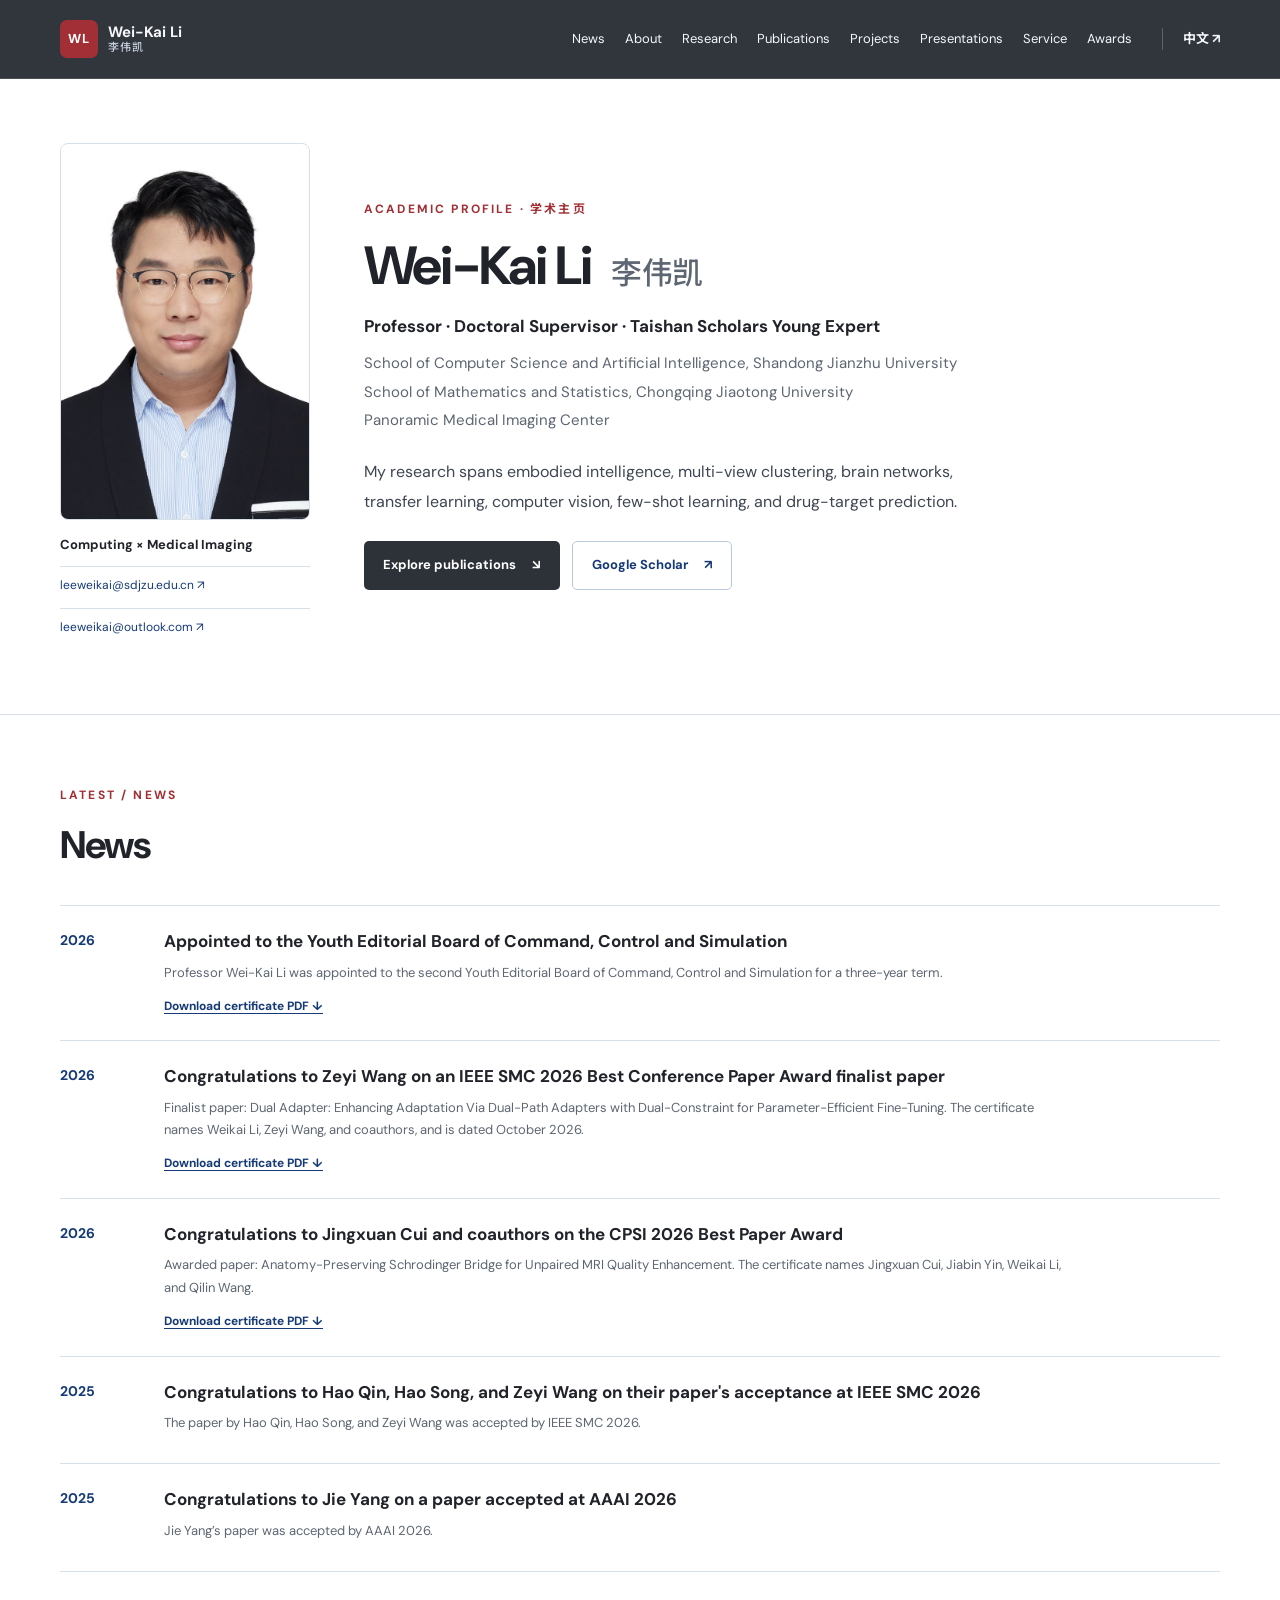
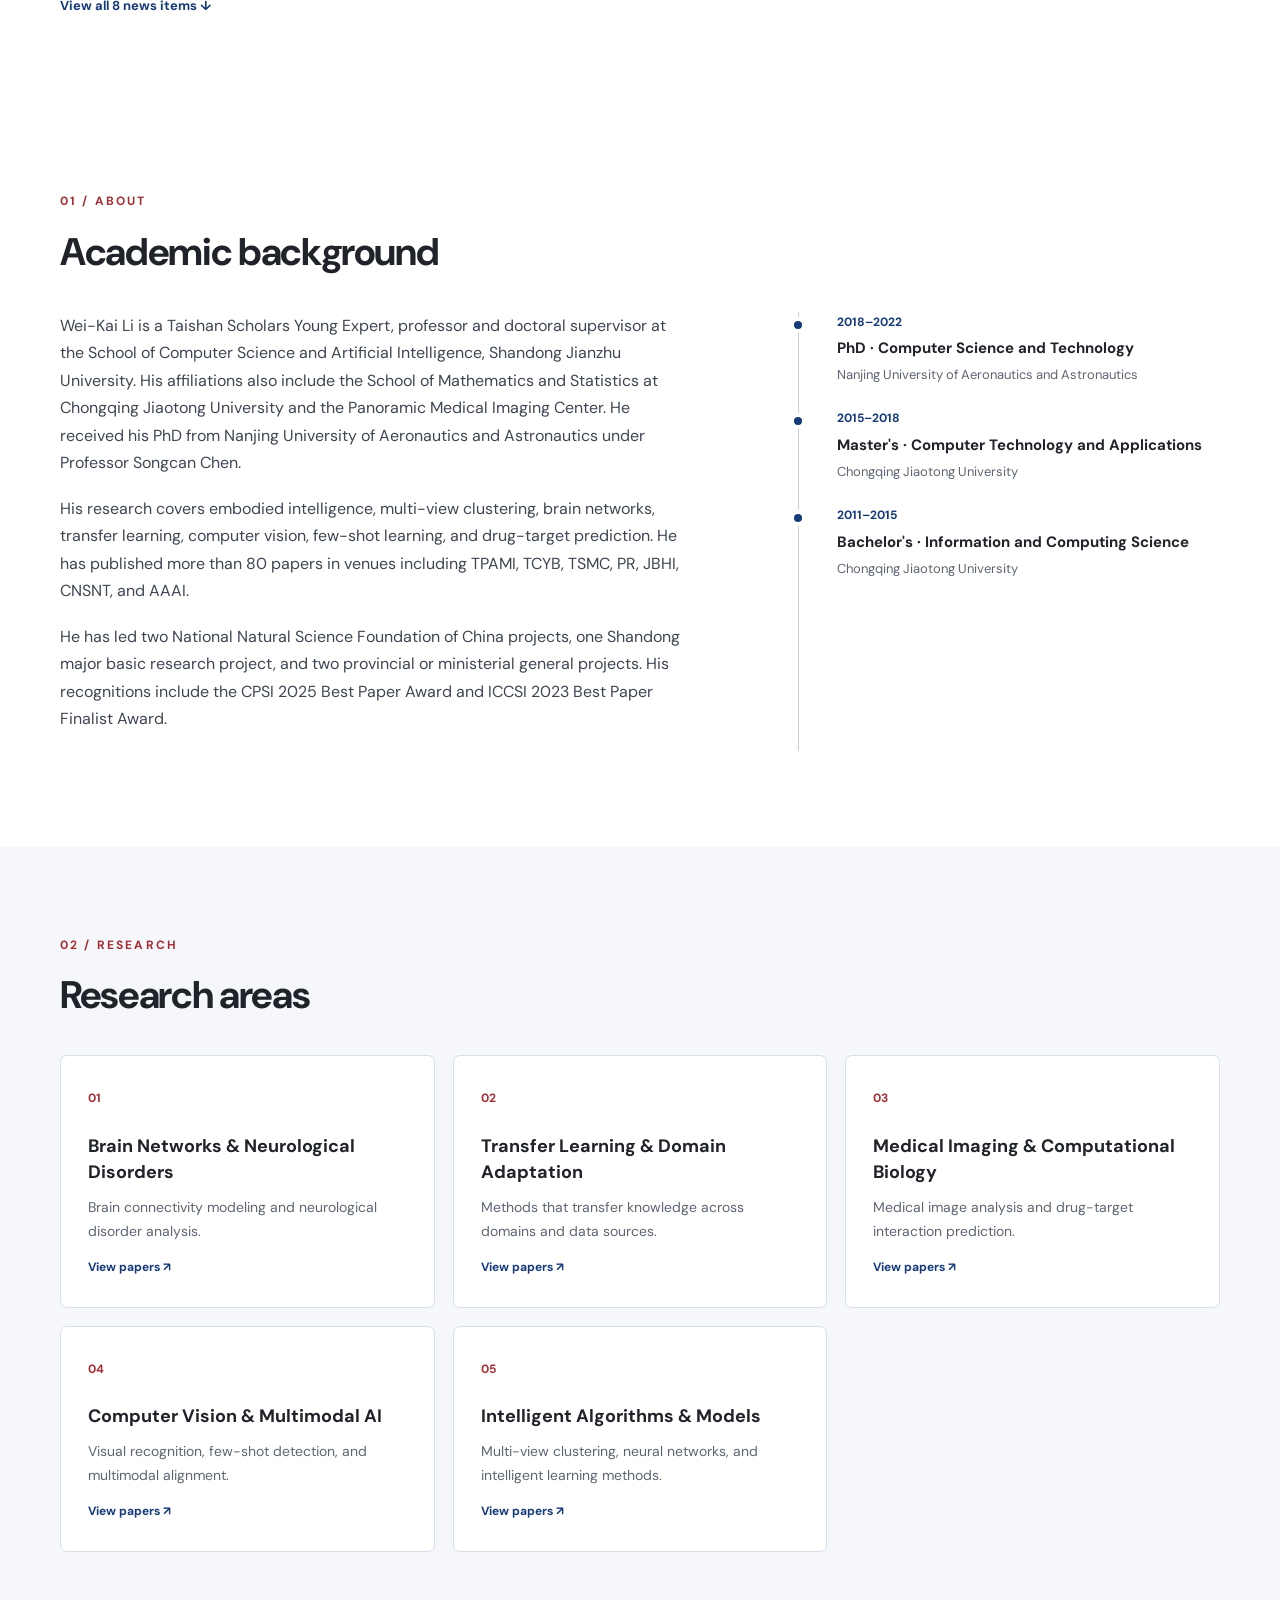
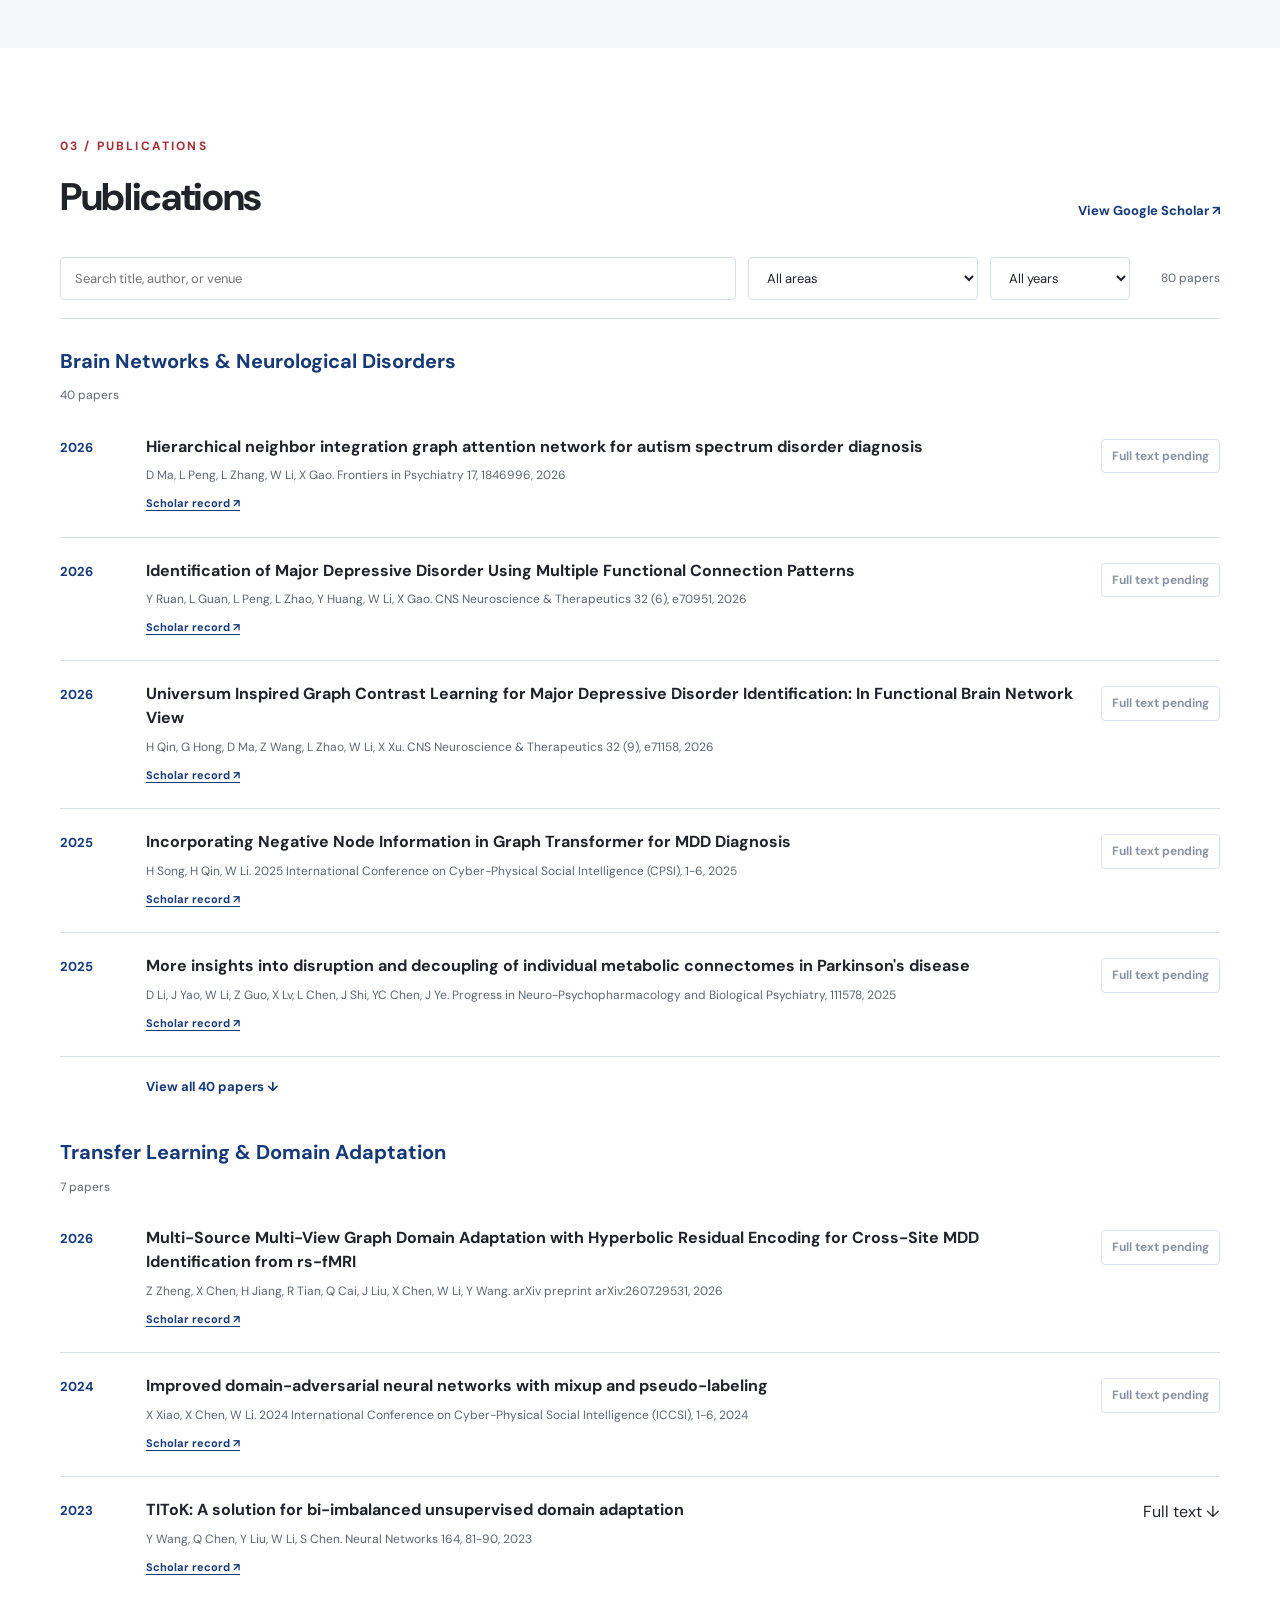
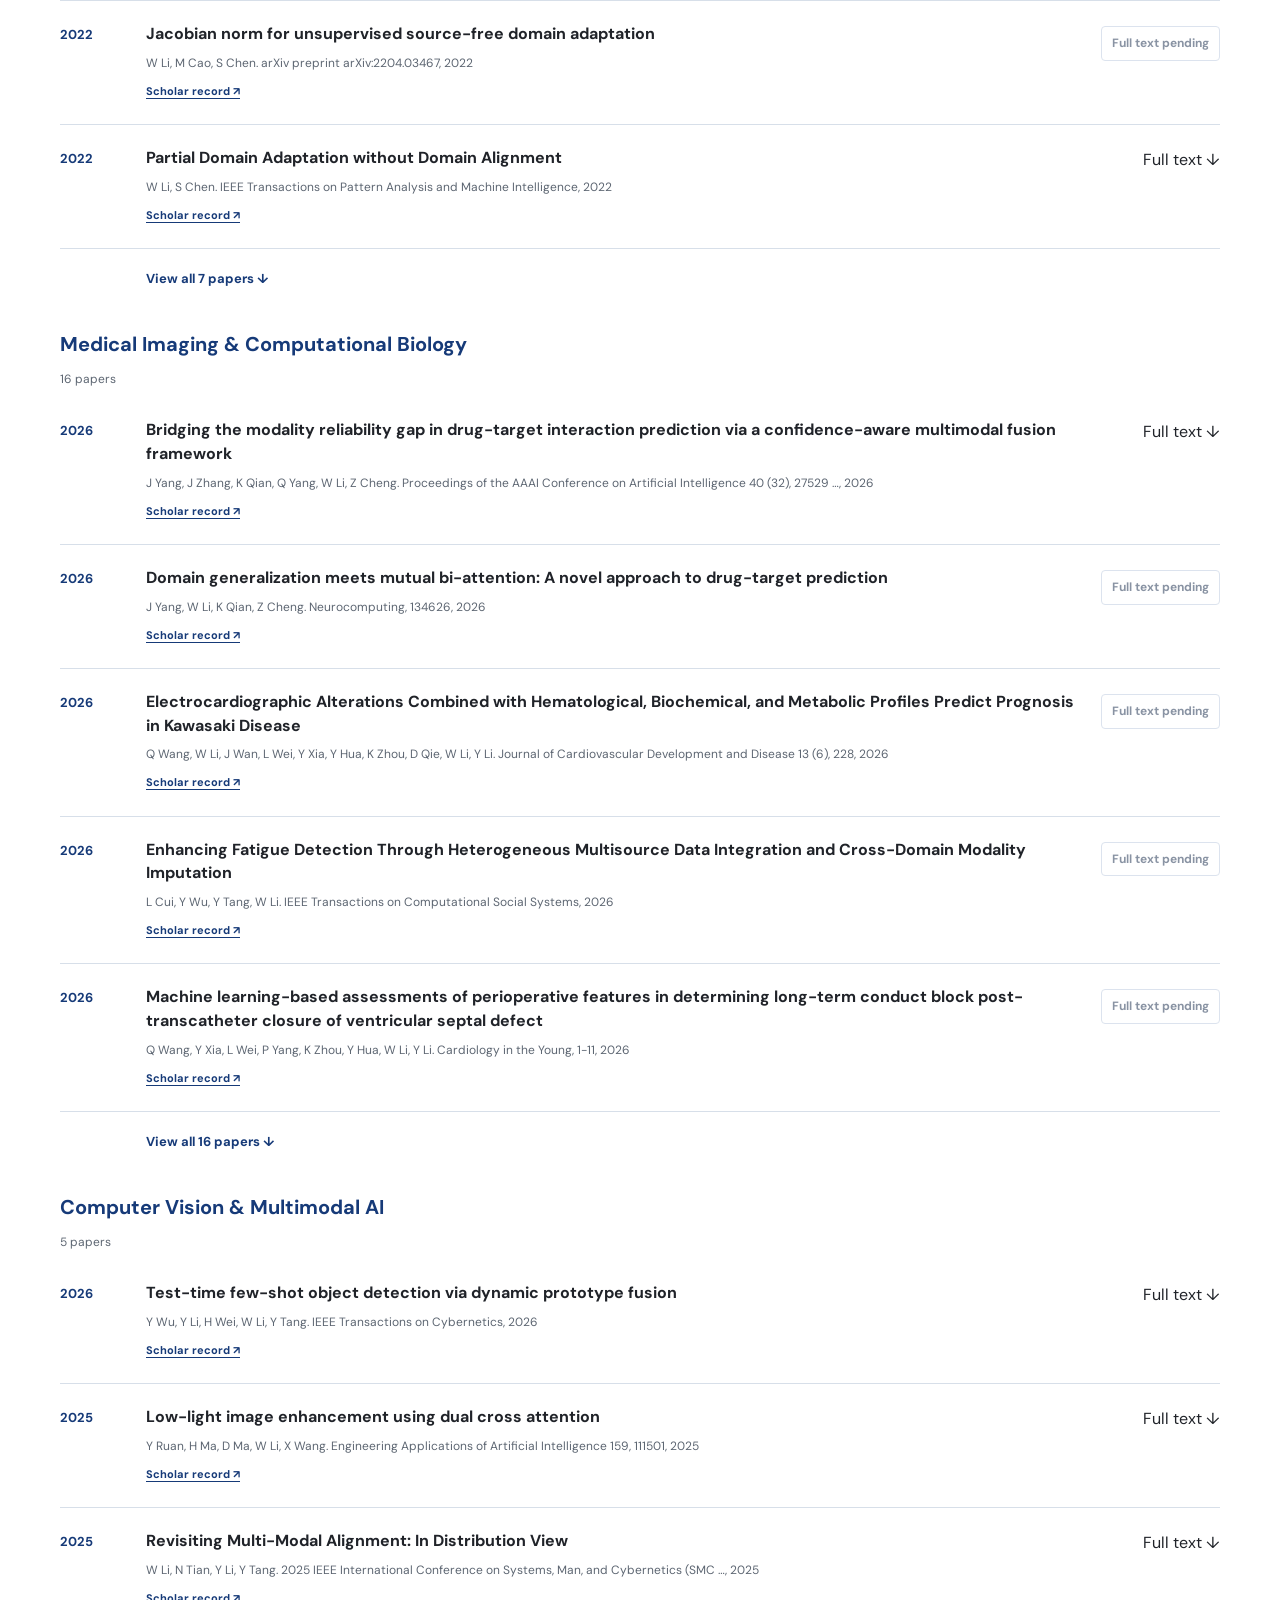
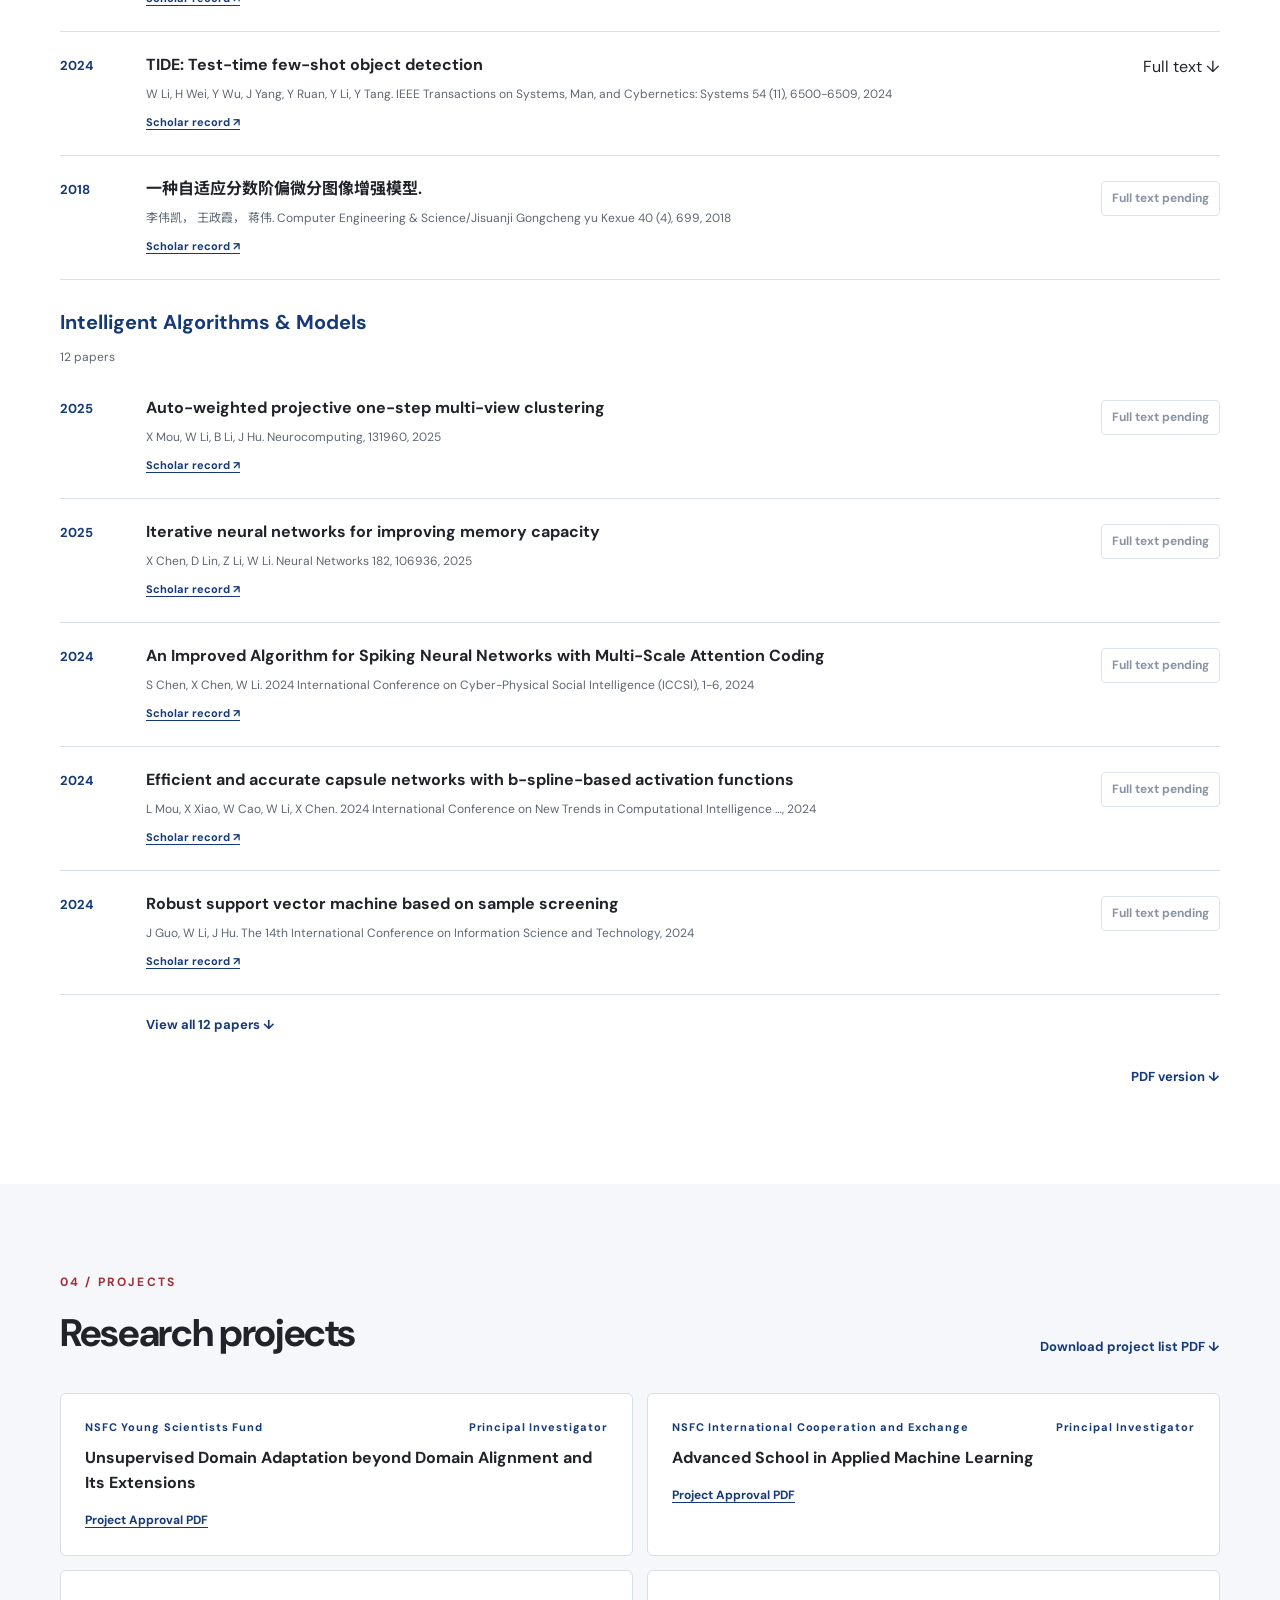
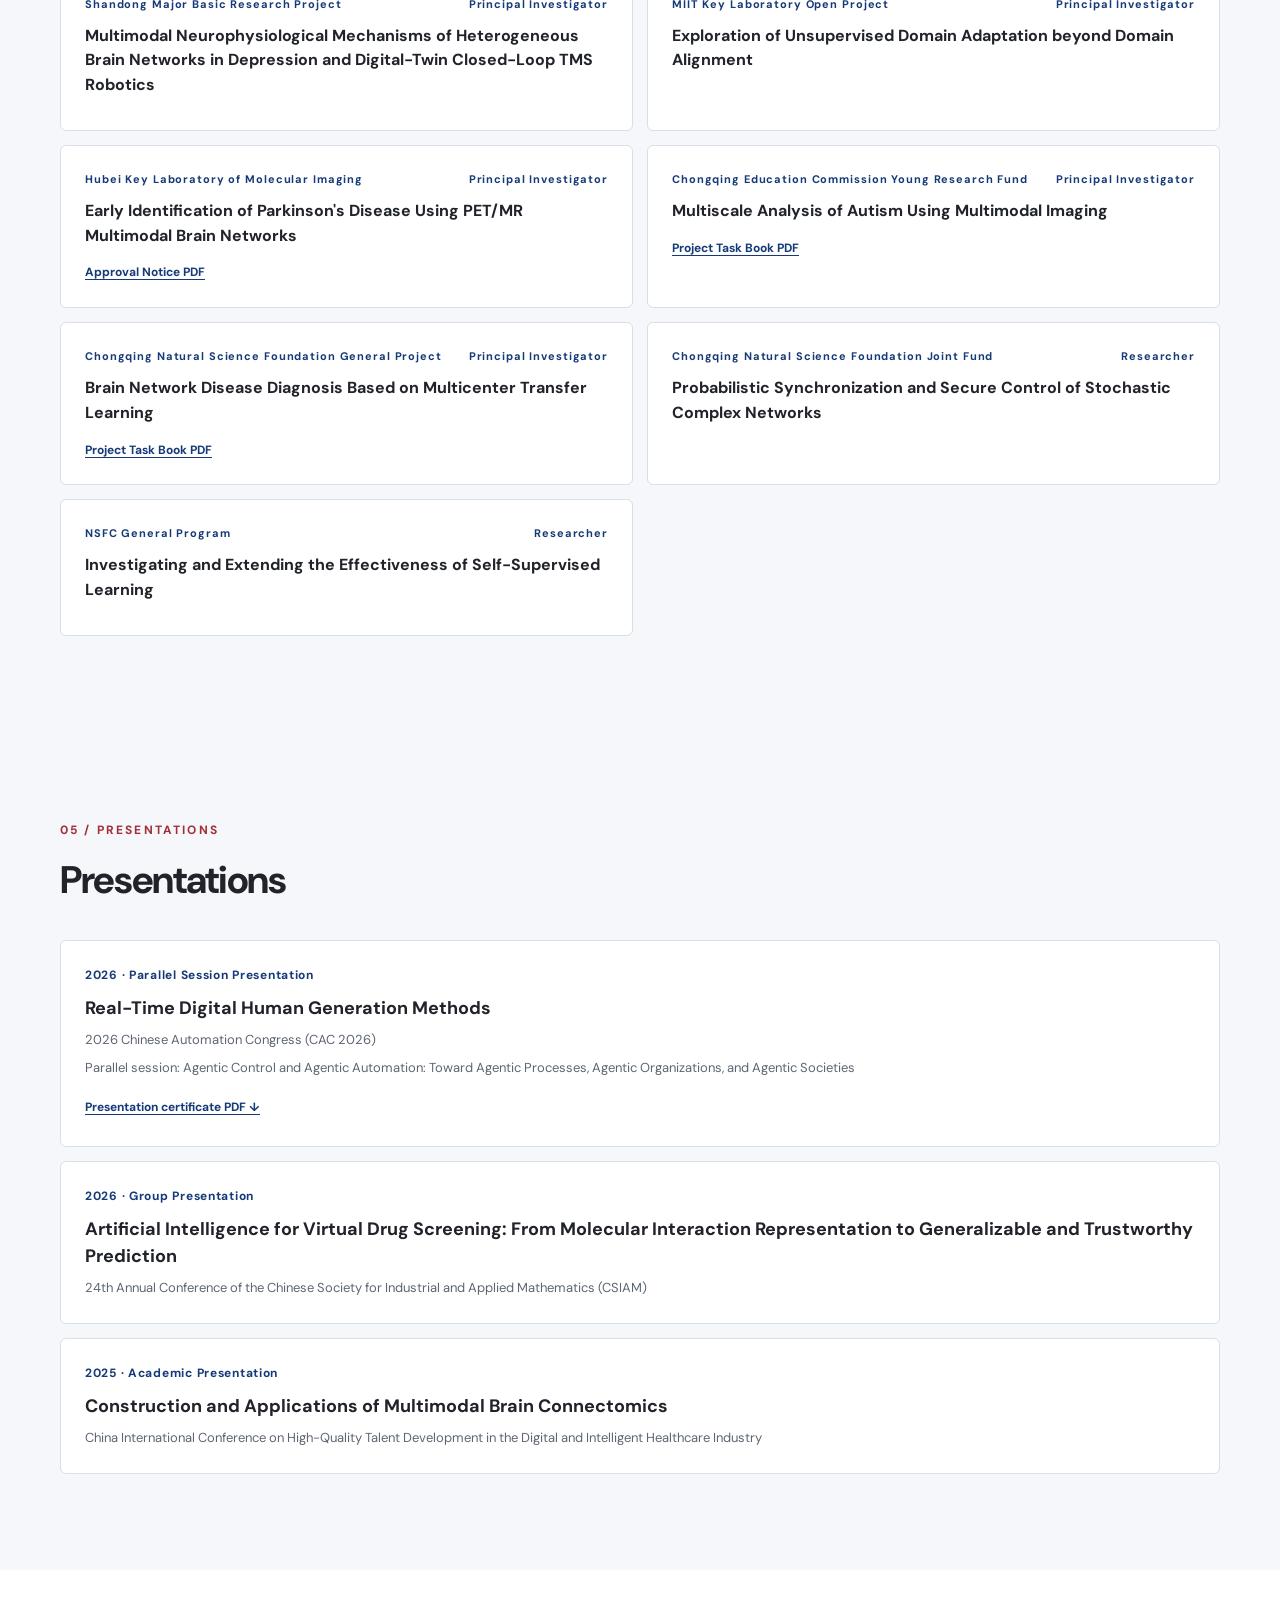
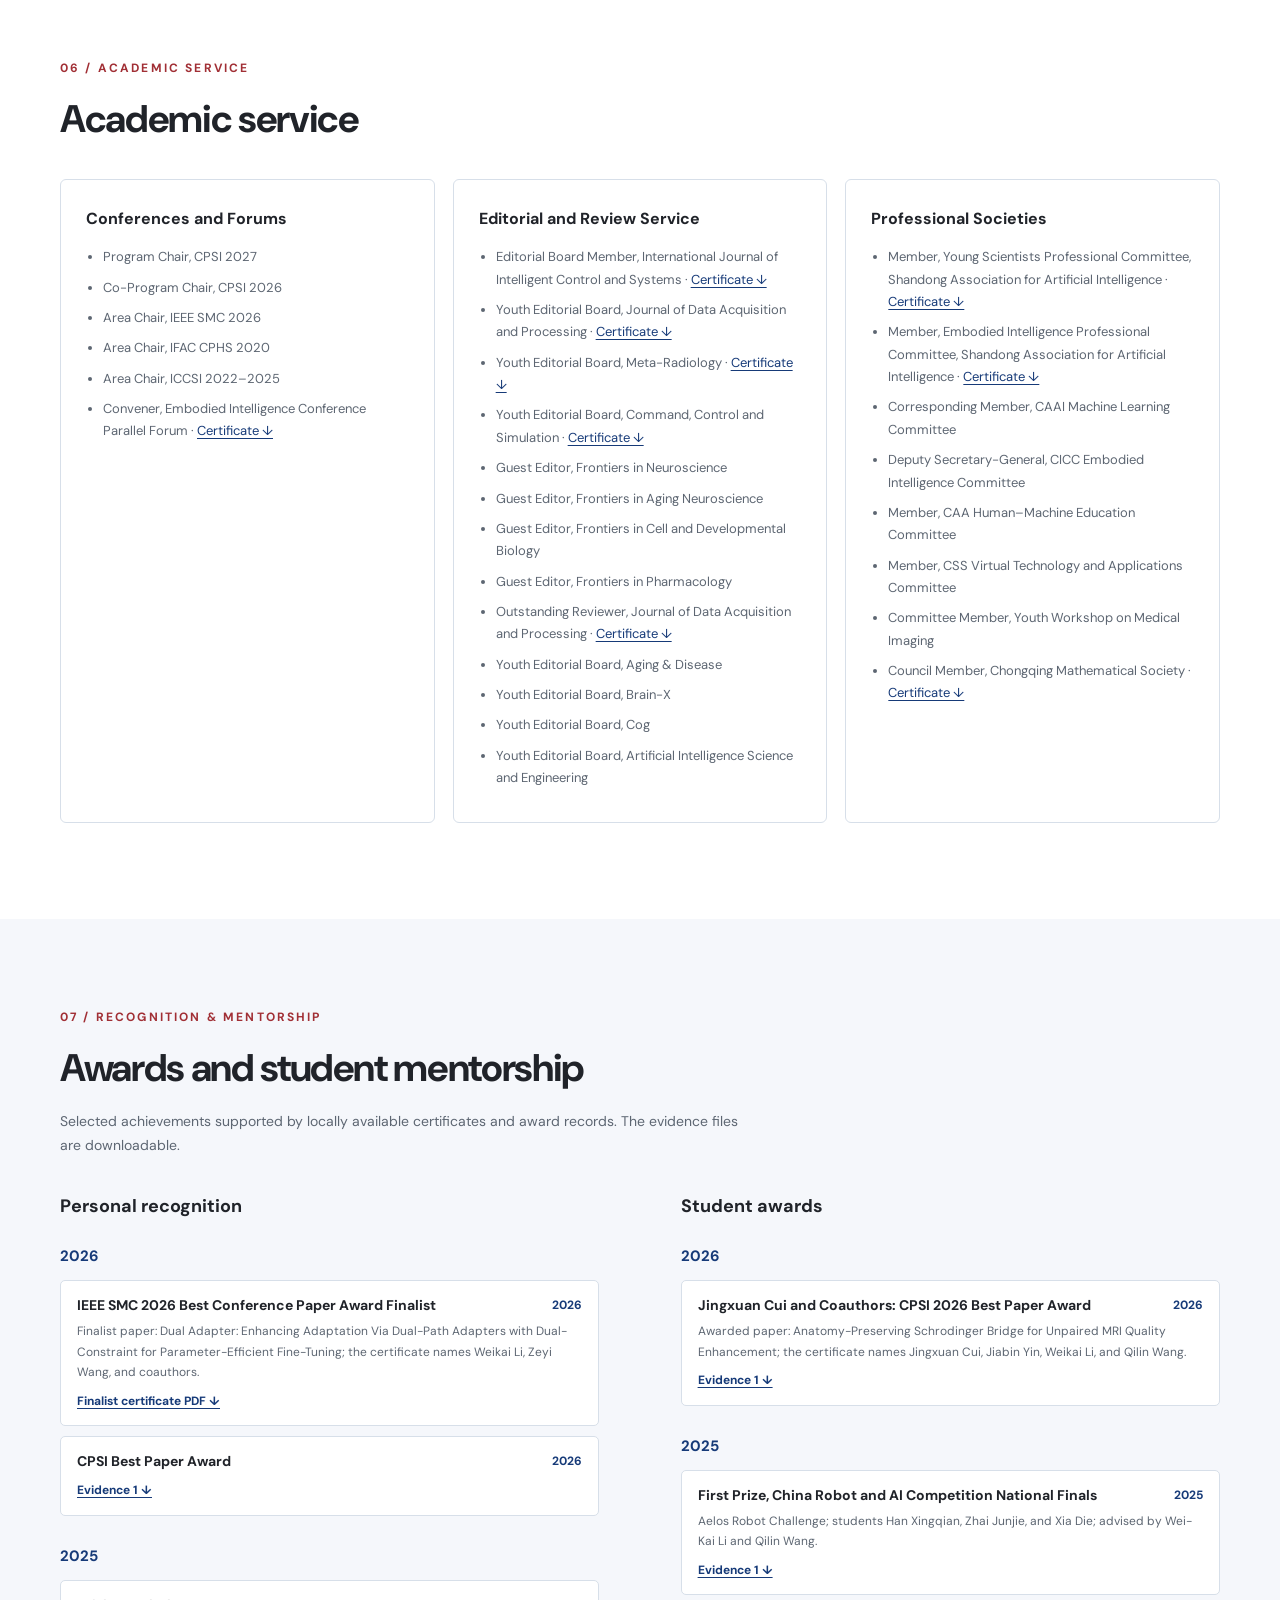
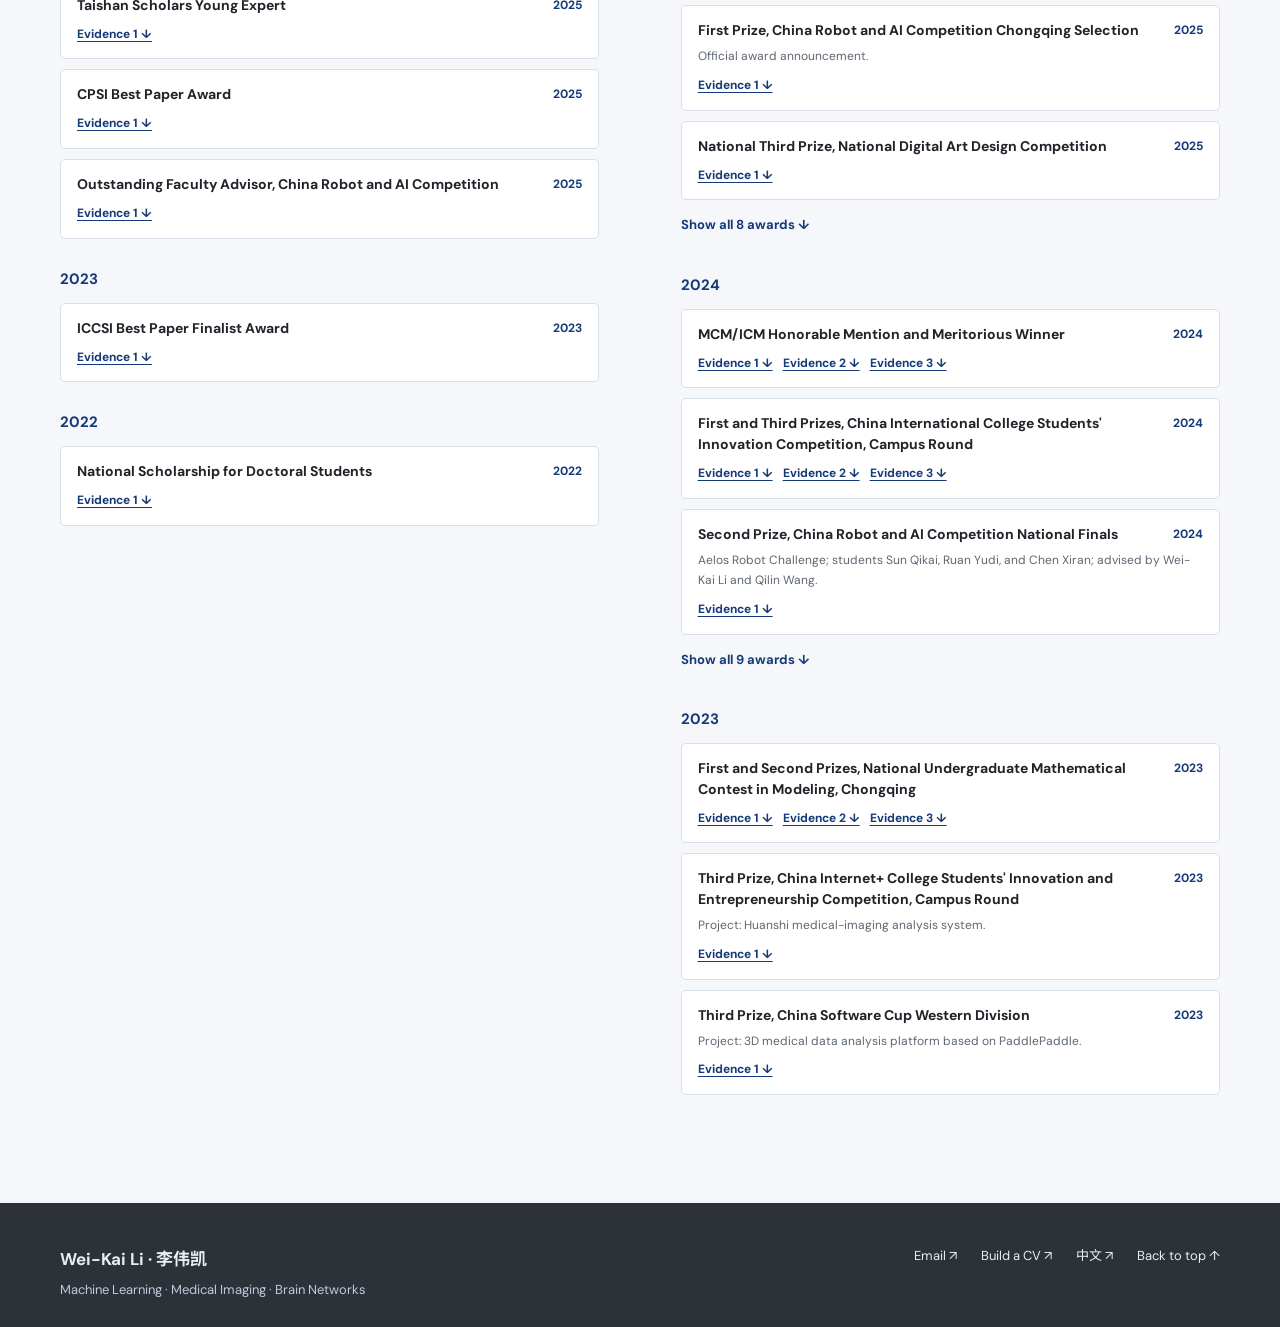
==== commit 9765f84c: "Add IJICS editorial board appointment and certificate" ====
--- a/index.html
+++ b/index.html
@@ -23,6 +23,6 @@
     <section class="section section-tint" id="awards"><div class="shell"><div class="section-heading"><p class="eyebrow">07 / RECOGNITION & MENTORSHIP</p><h2>Awards and student mentorship</h2><p class="section-intro">Selected achievements supported by locally available certificates and award records. The evidence files are downloadable.</p></div><div class="awards-columns"><div><h3 class="subheading">Personal recognition</h3><div class="award-list" id="personal-awards"></div></div><div><h3 class="subheading">Student awards</h3><div class="award-list" id="student-awards"></div></div></div></div></section>
   </main>
   <footer class="site-footer"><div class="shell footer-inner"><div><strong>Wei-Kai Li · 李伟凯</strong><p>Machine Learning · Medical Imaging · Brain Networks</p></div><div><a href="mailto:leeweikai@sdjzu.edu.cn">Email ↗</a><a href="cv-builder/?lang=en">Build a CV ↗</a><a href="cn/">中文 ↗</a><a href="#top">Back to top ↑</a></div></div></footer>
-  <script src="data.js?v=20261101d"></script><script src="app.js?v=20261101b"></script>
+  <script src="data.js?v=20261101e"></script><script src="app.js?v=20261101b"></script>
 </body>
 </html>
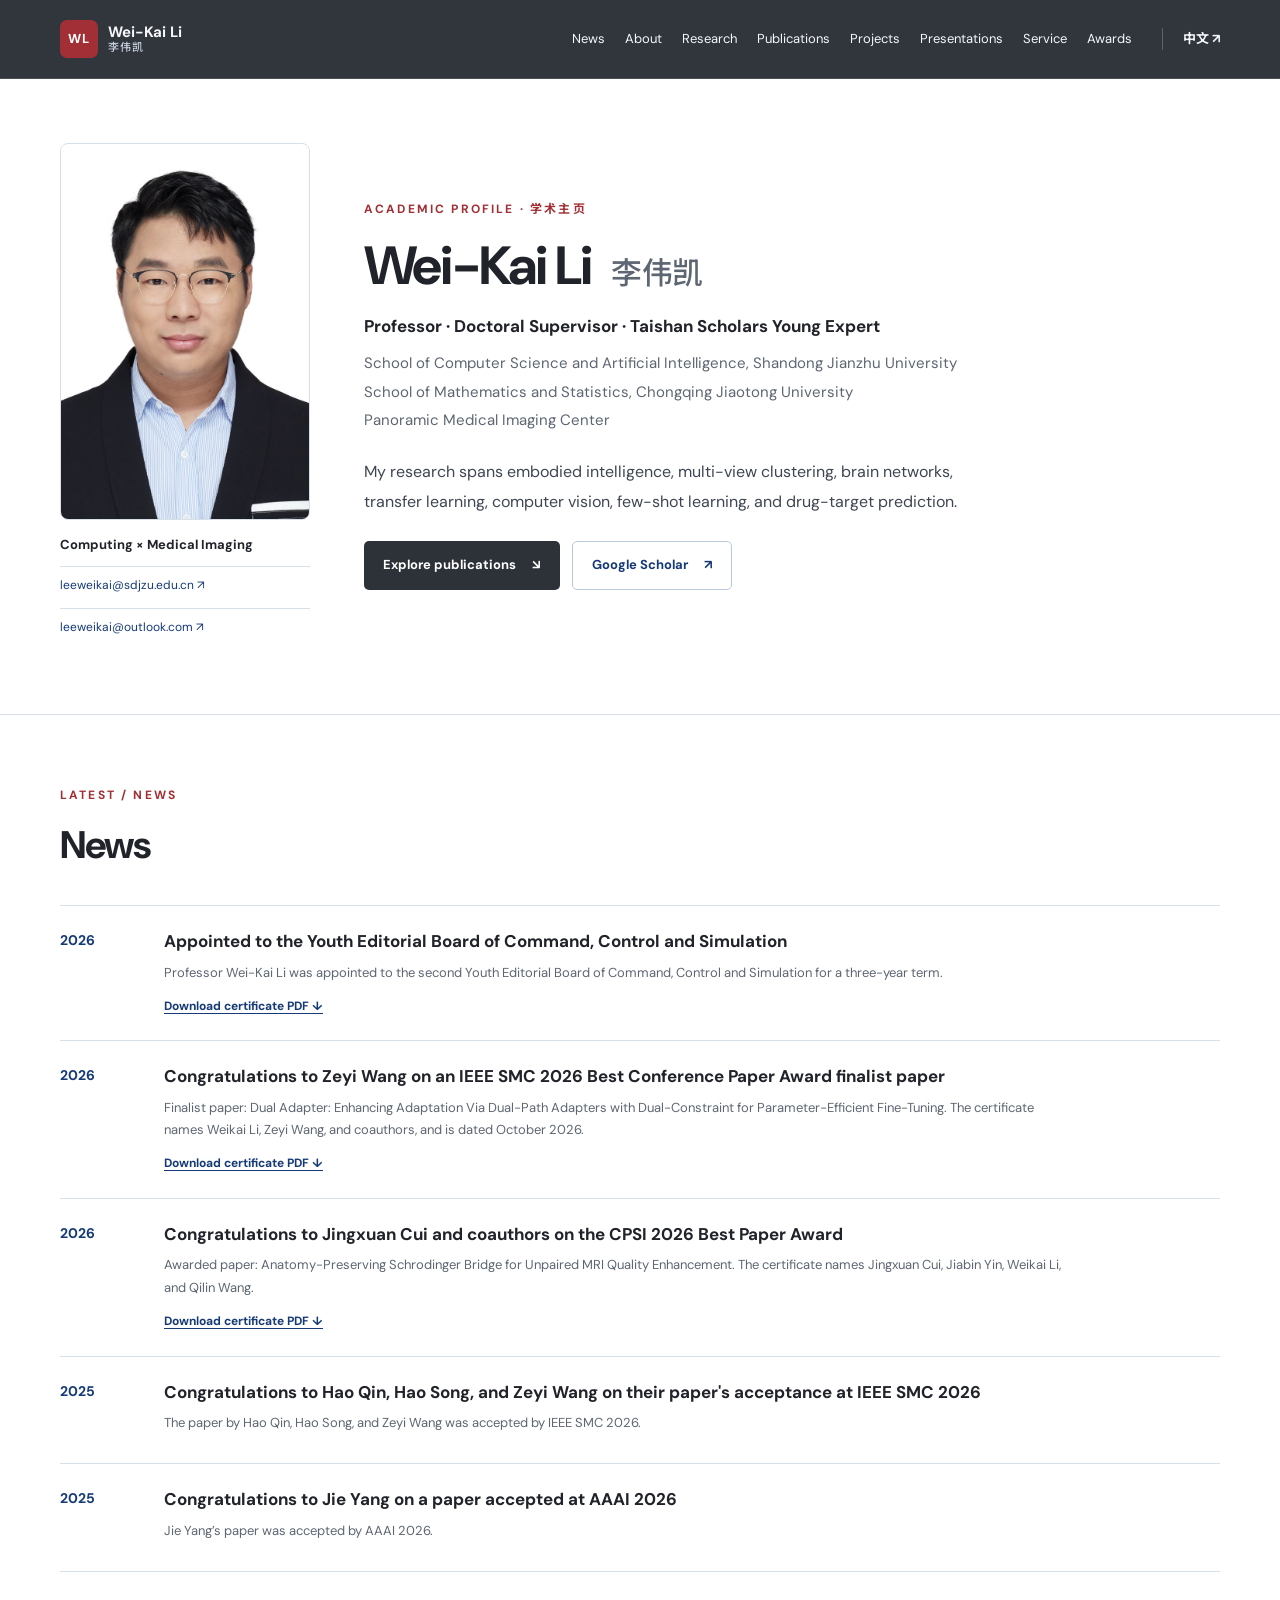
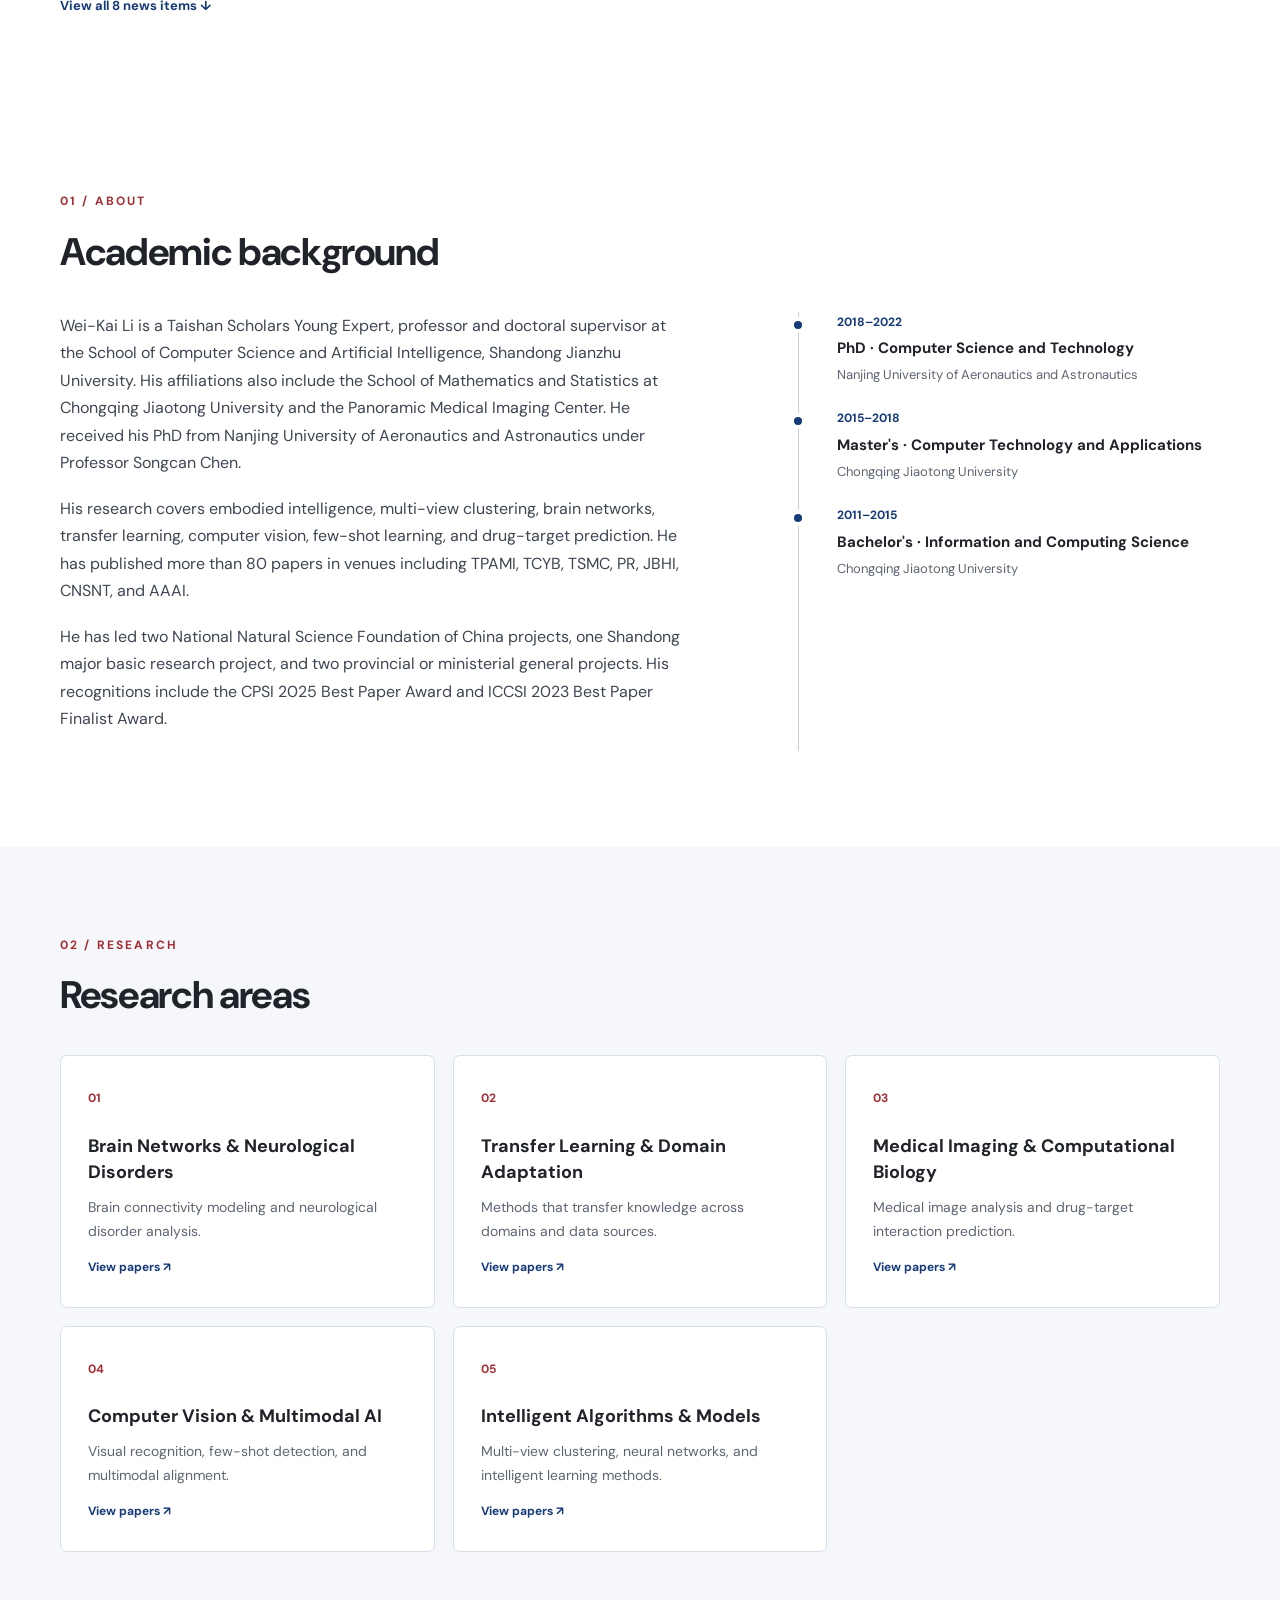
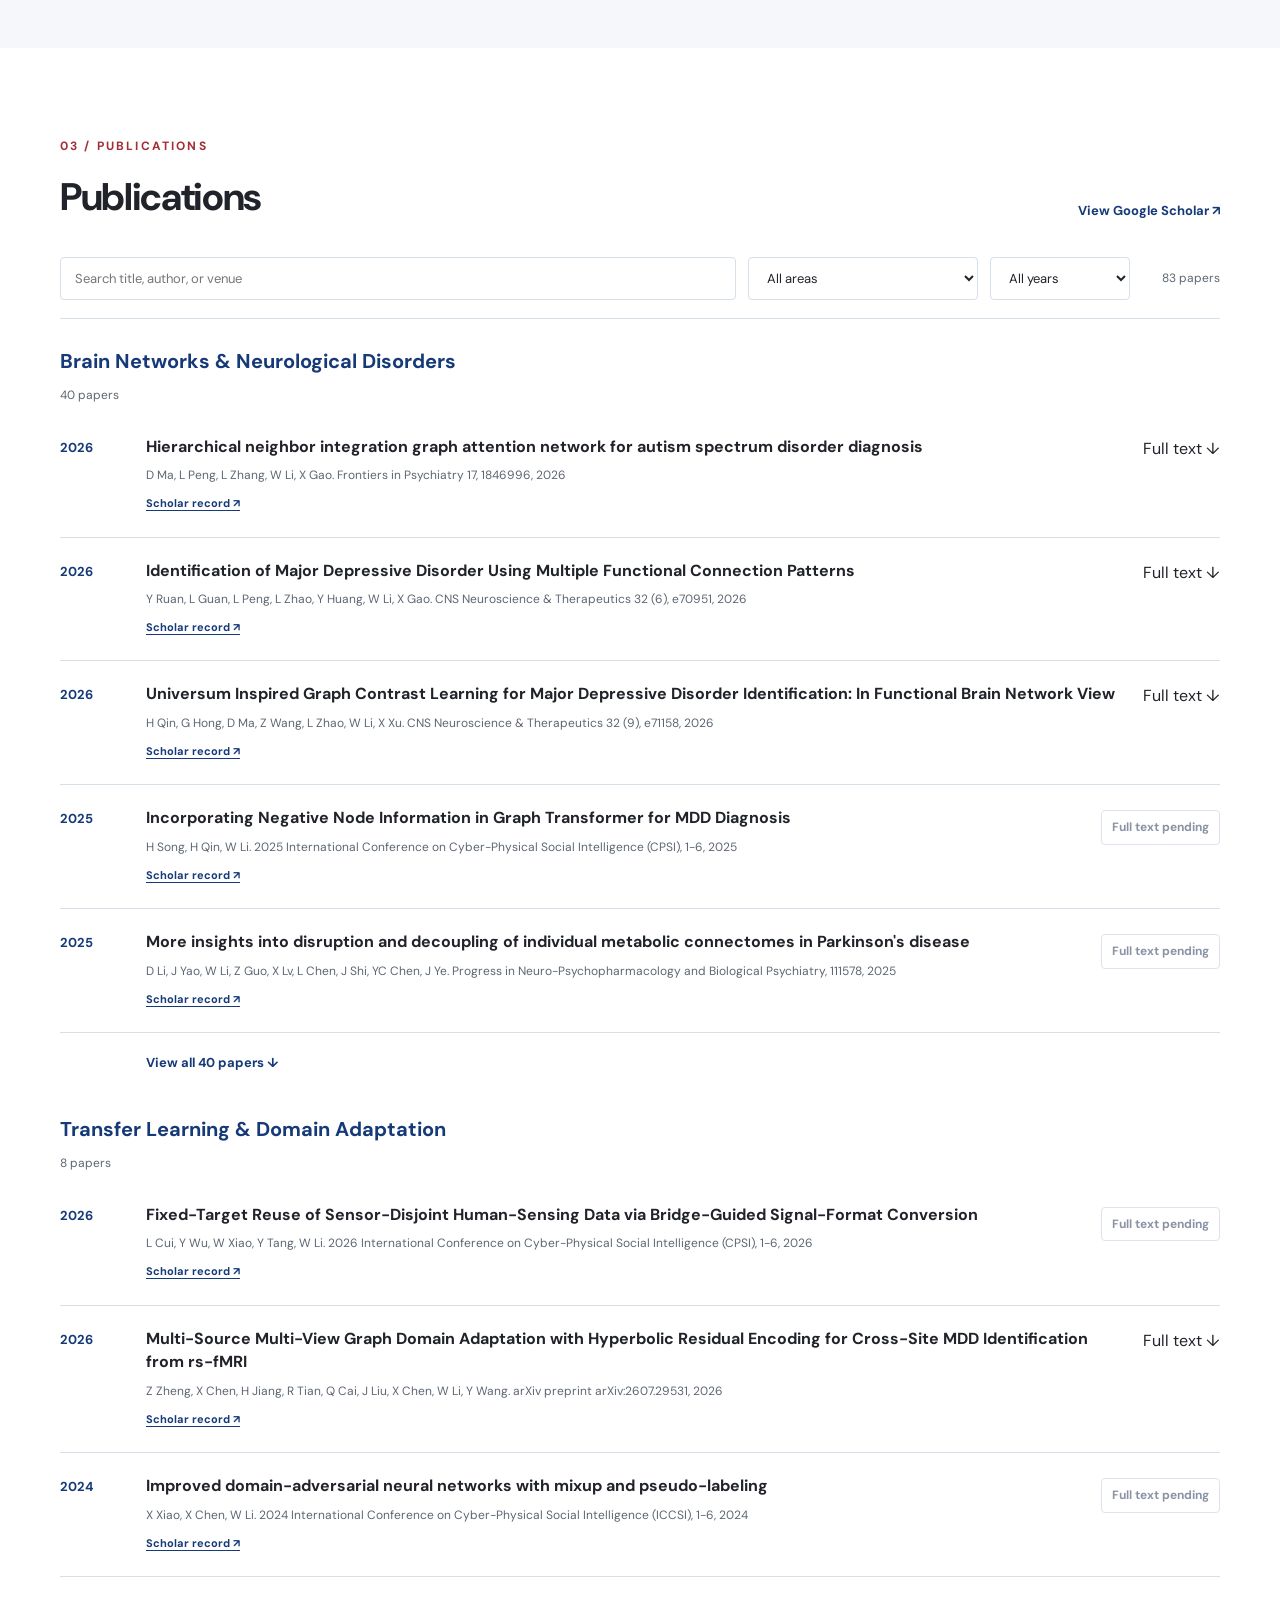
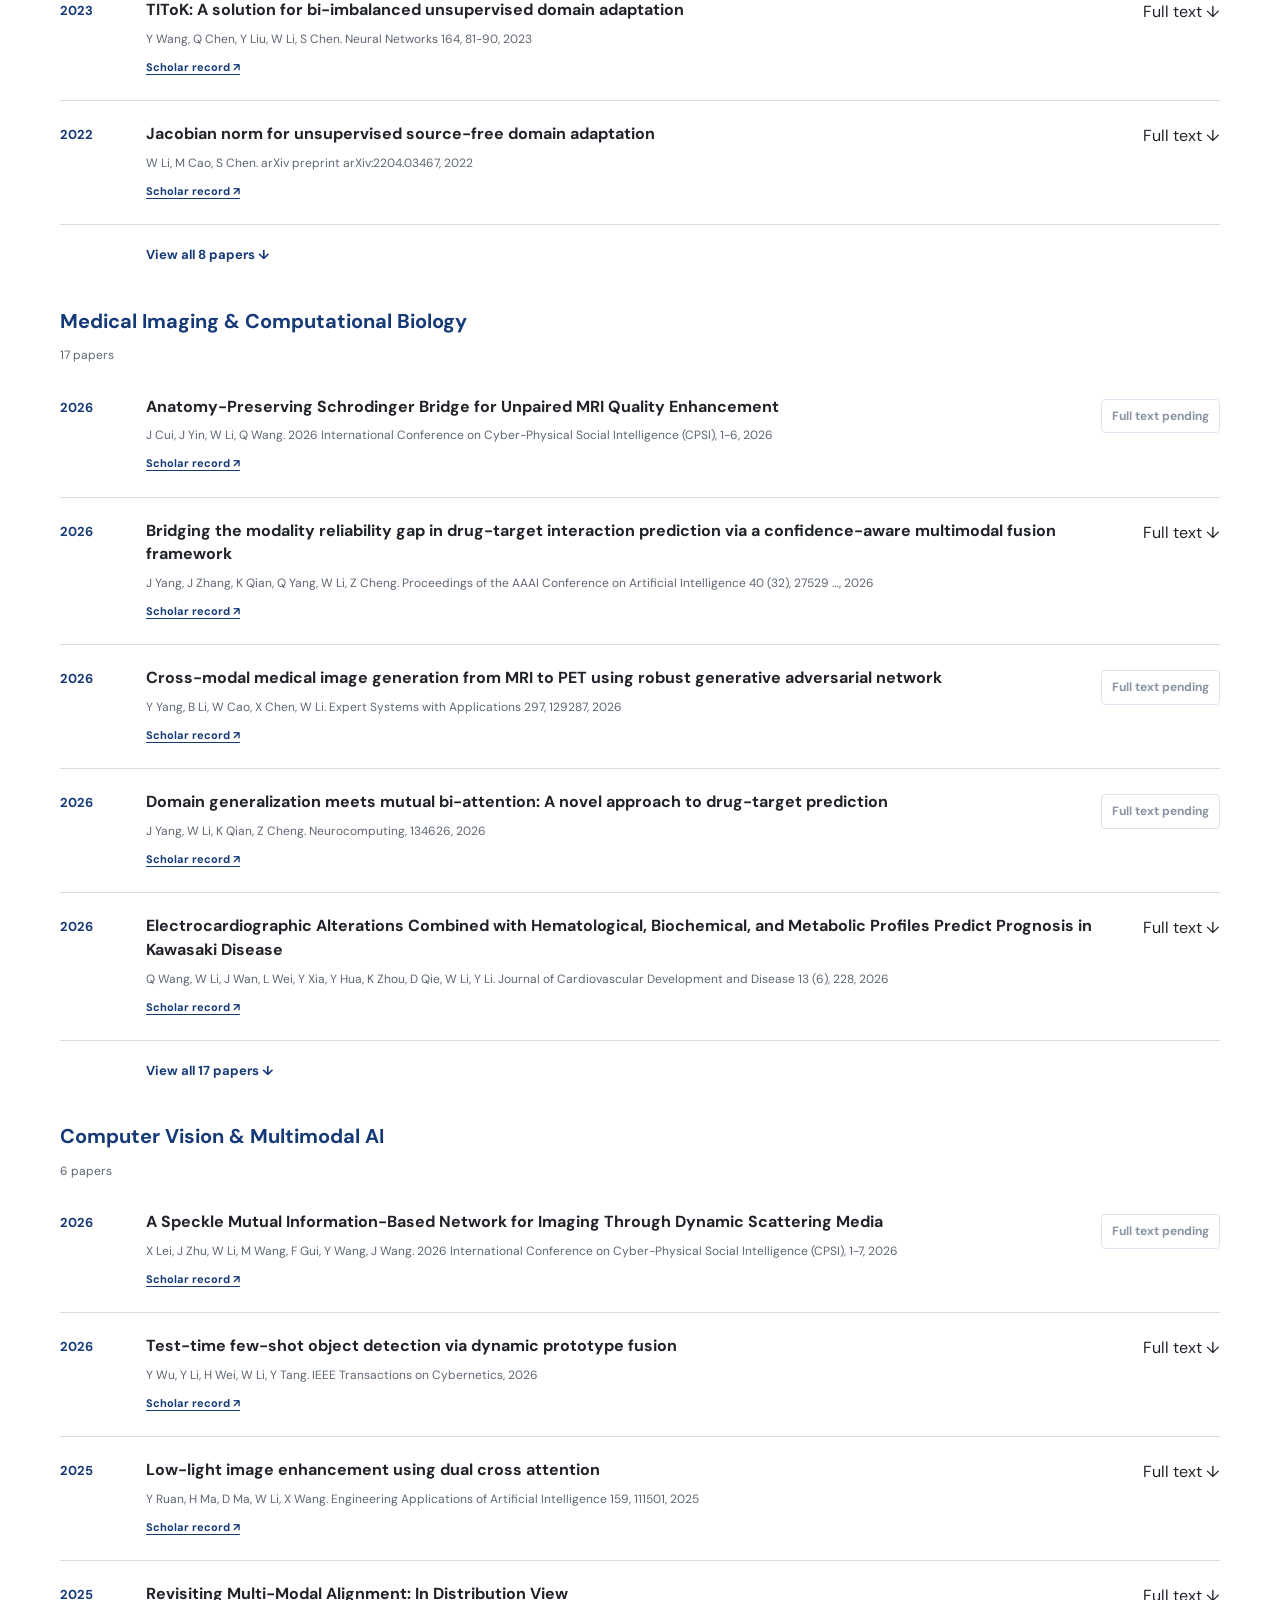
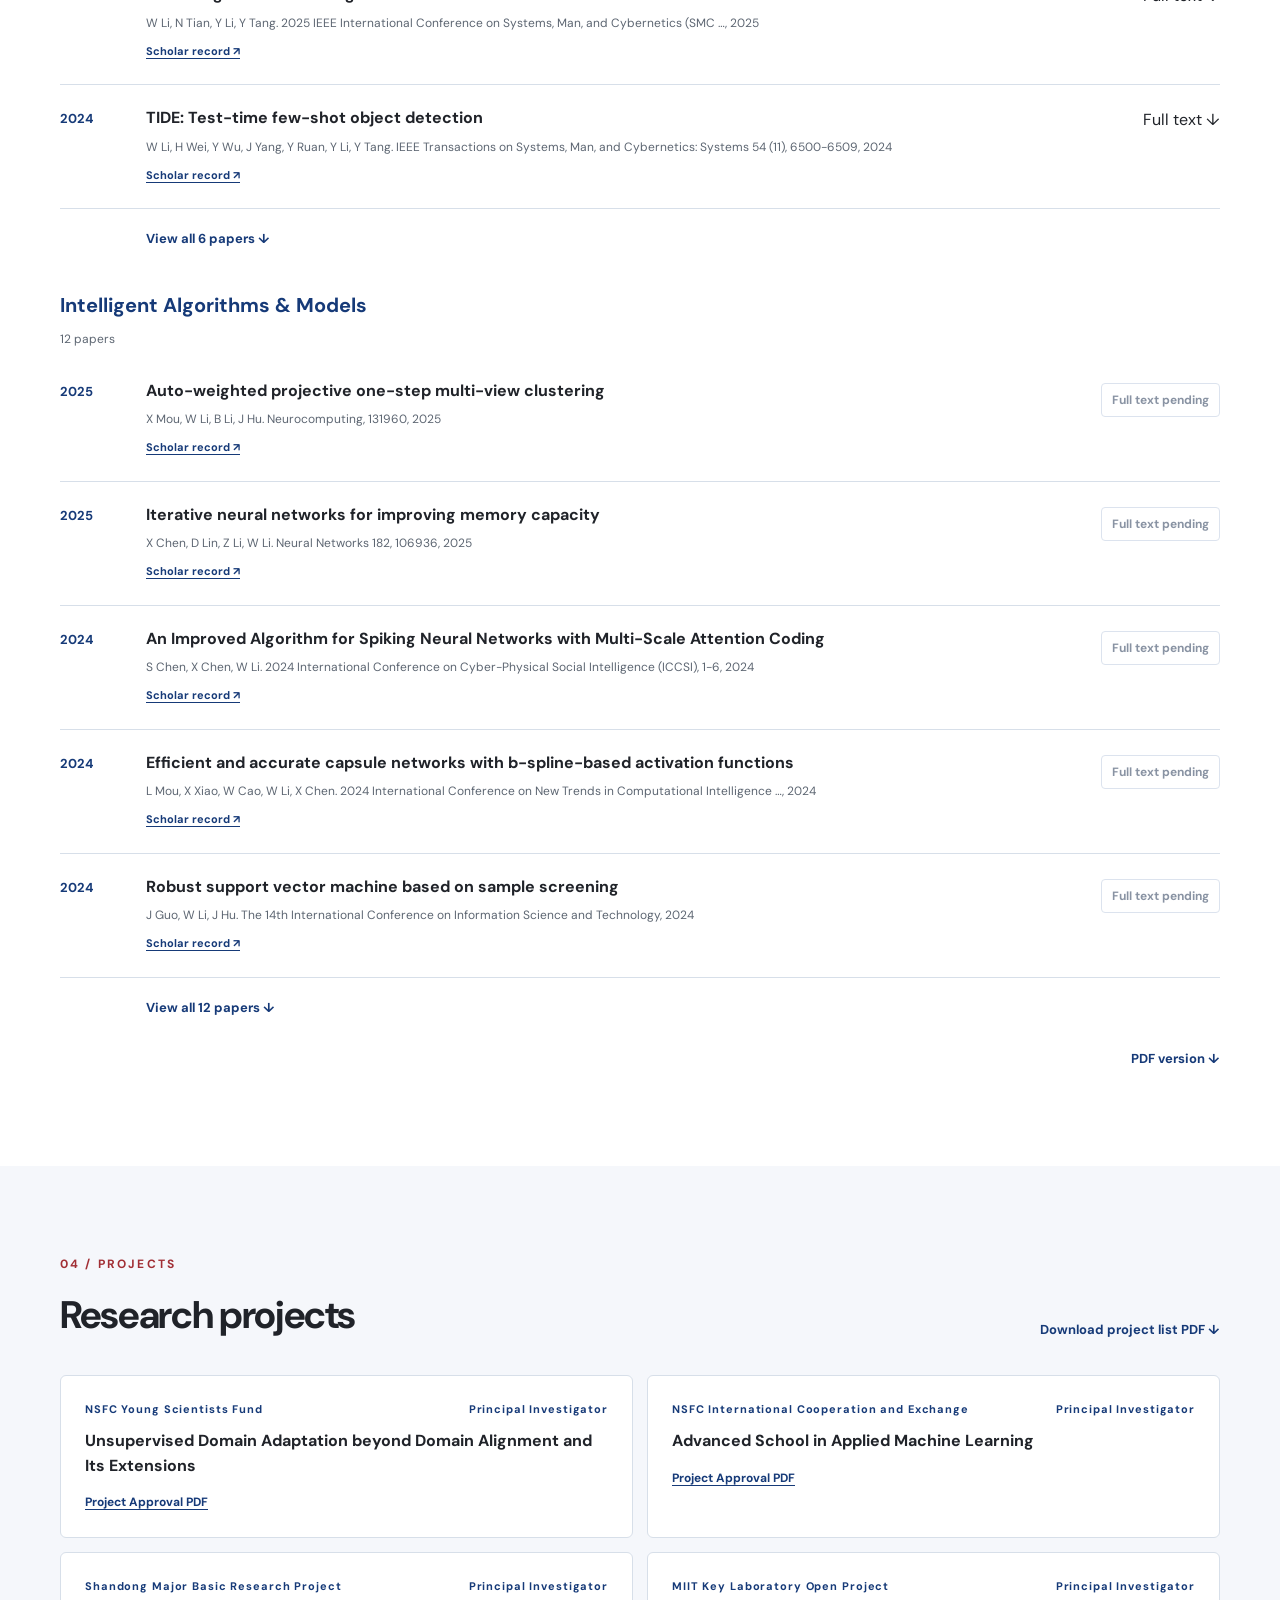
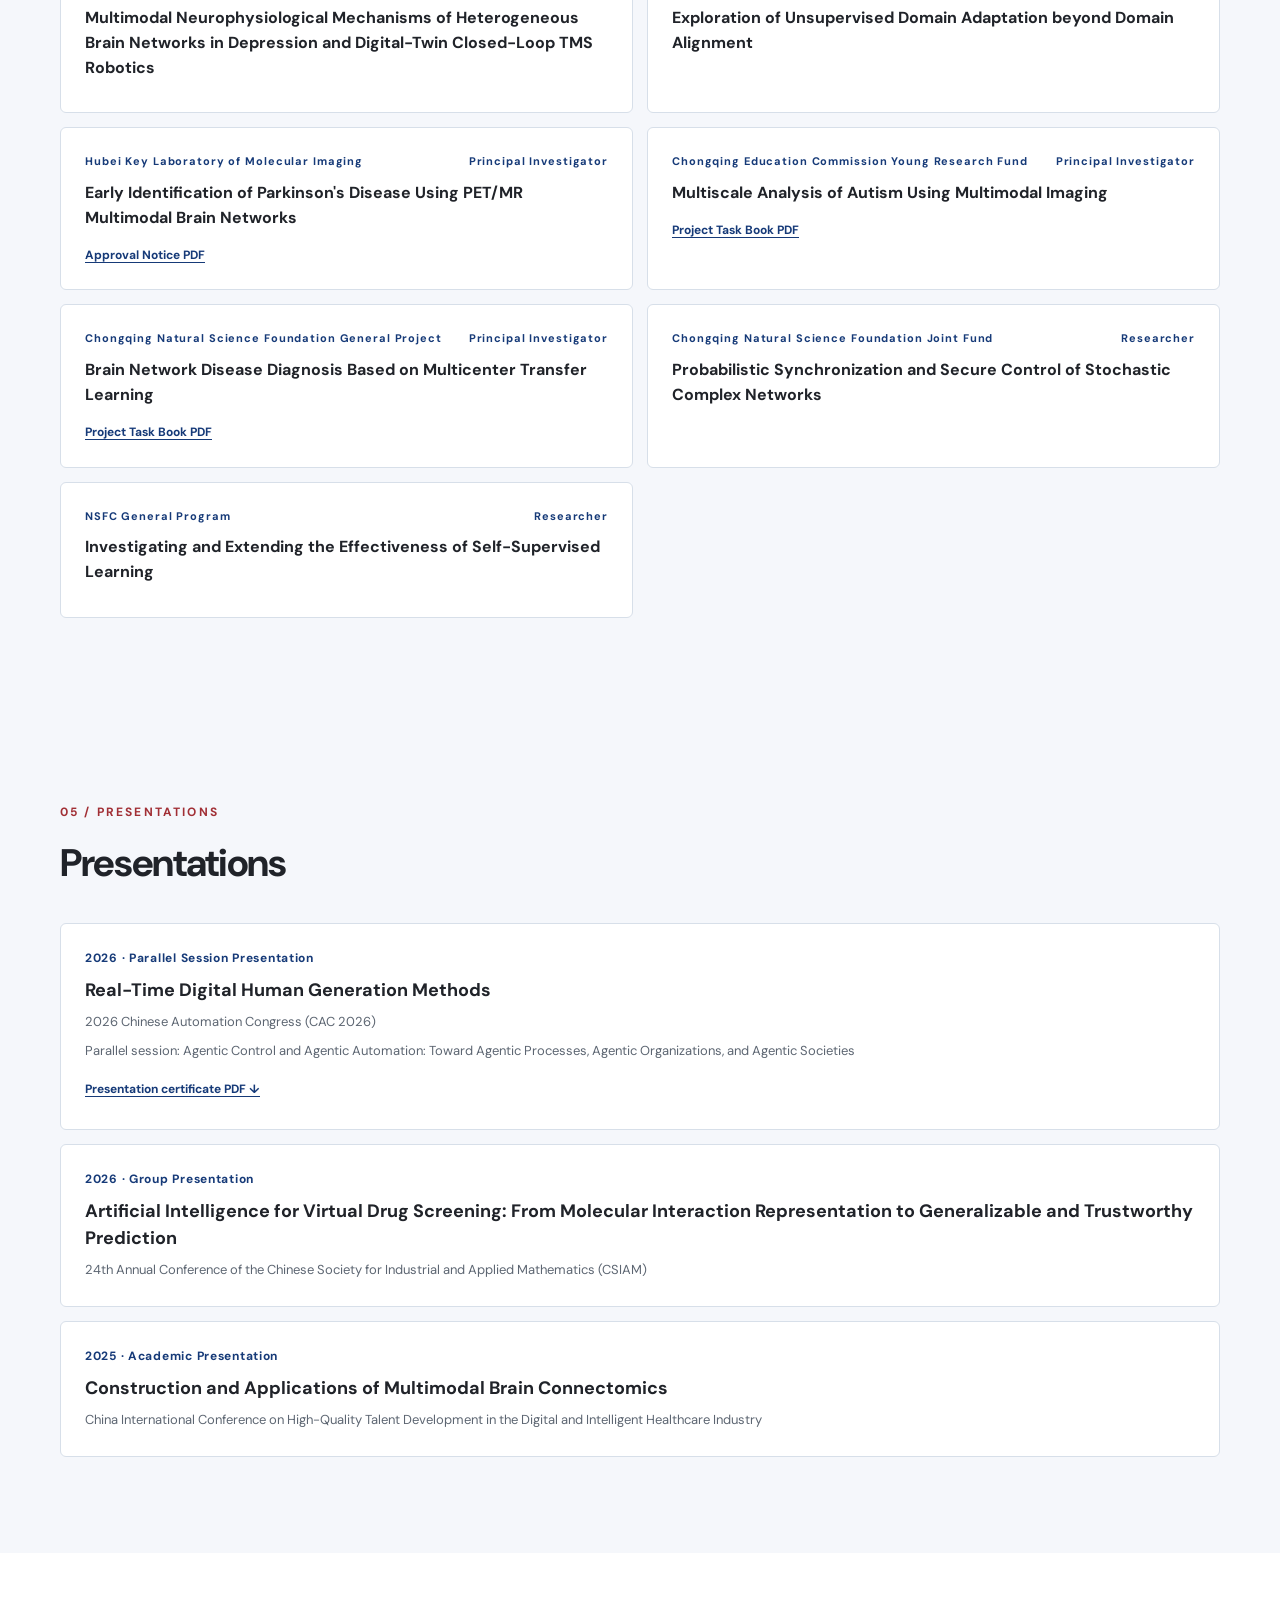
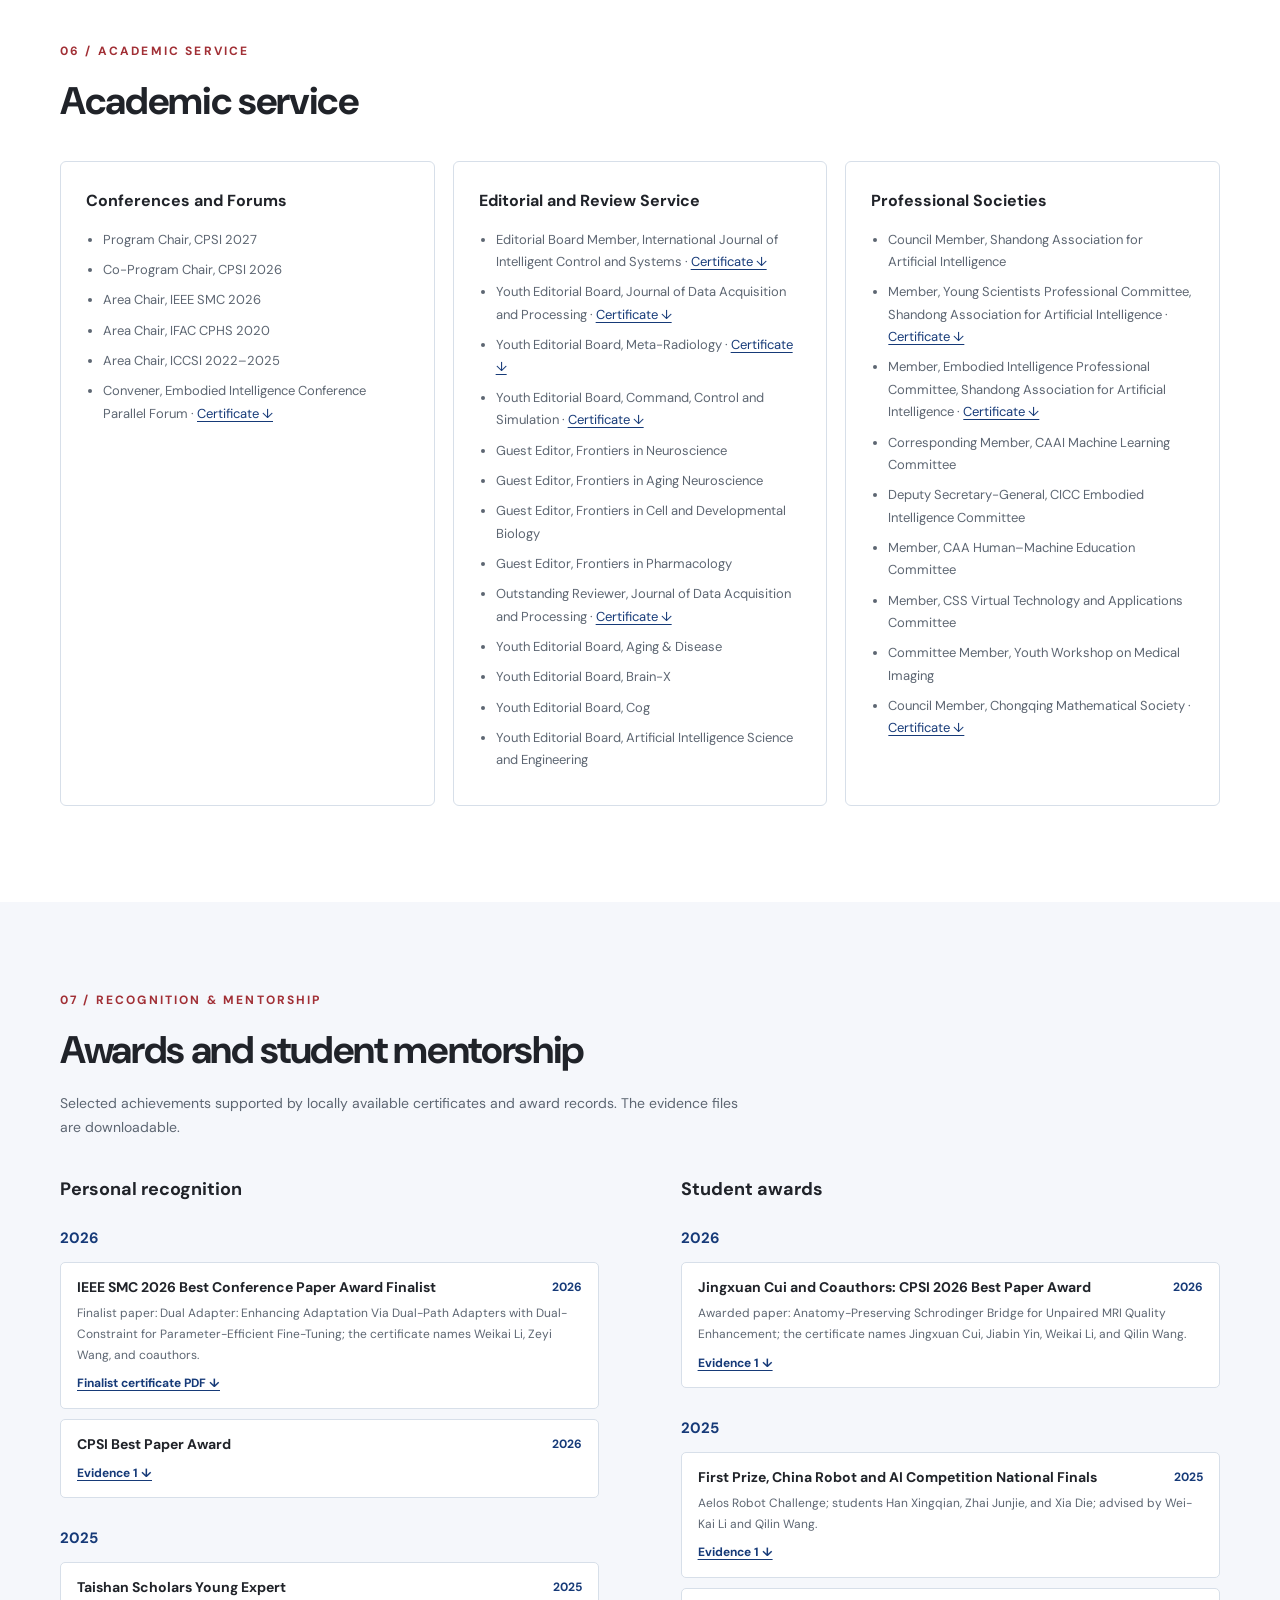
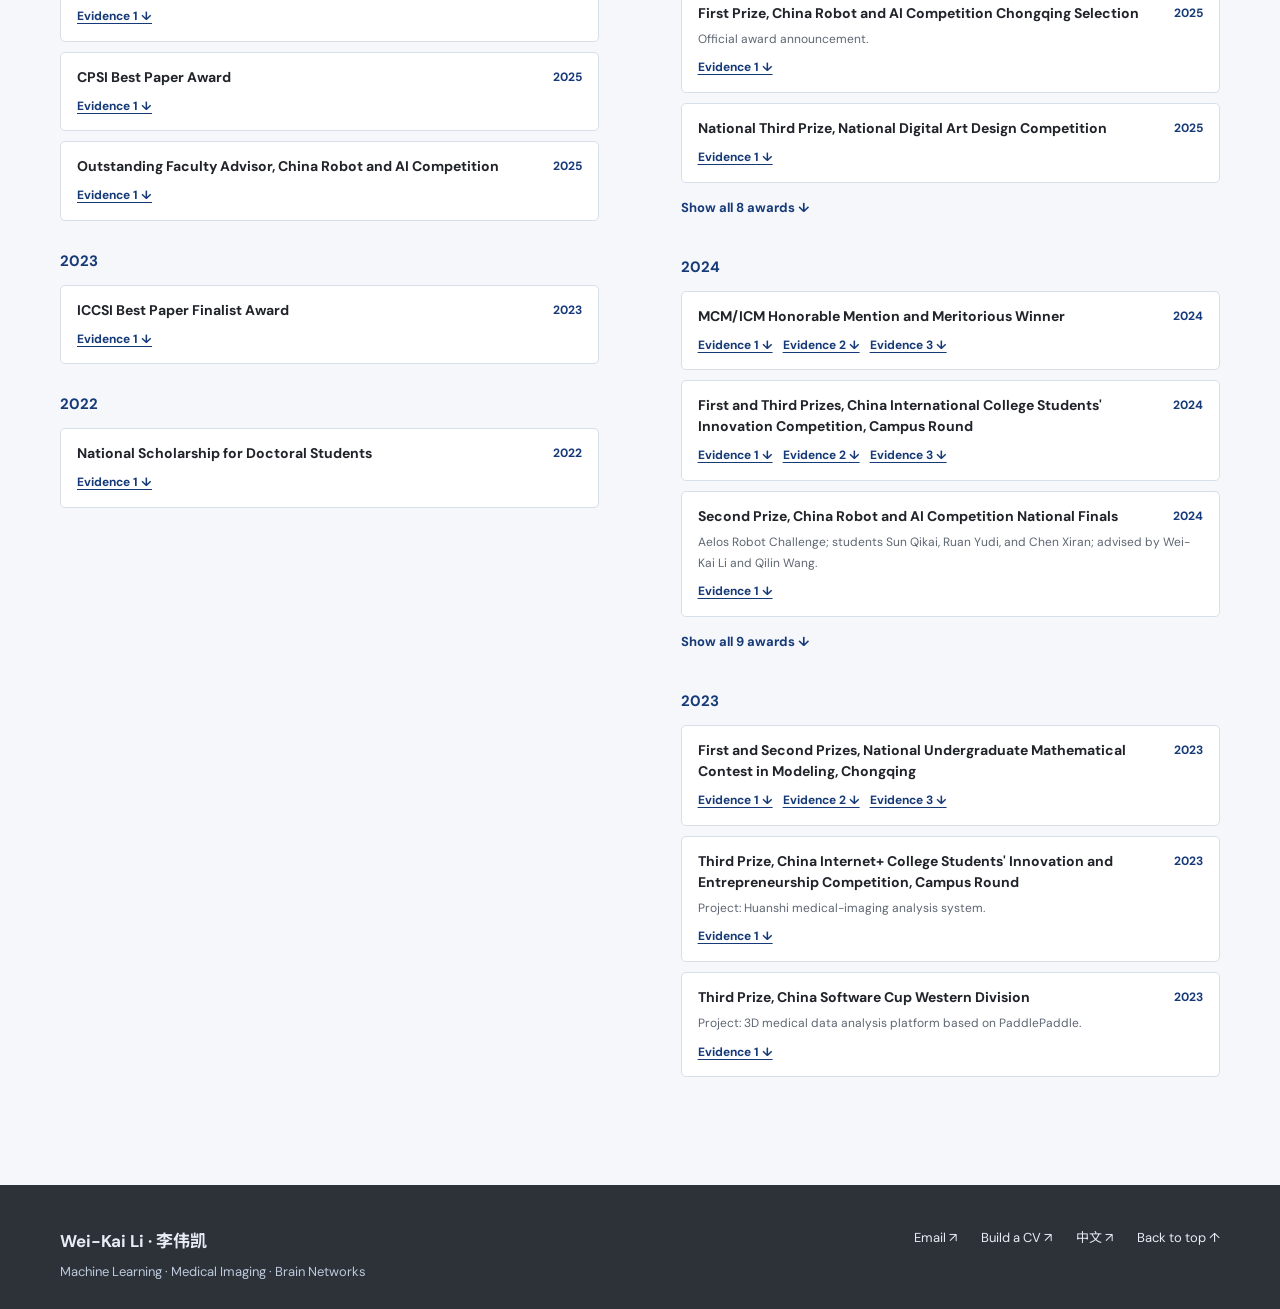
==== commit 5ac6c8e7: "Refresh Scholar publications and full texts; add Shandong AI council role" ====
--- a/index.html
+++ b/index.html
@@ -23,6 +23,6 @@
     <section class="section section-tint" id="awards"><div class="shell"><div class="section-heading"><p class="eyebrow">07 / RECOGNITION & MENTORSHIP</p><h2>Awards and student mentorship</h2><p class="section-intro">Selected achievements supported by locally available certificates and award records. The evidence files are downloadable.</p></div><div class="awards-columns"><div><h3 class="subheading">Personal recognition</h3><div class="award-list" id="personal-awards"></div></div><div><h3 class="subheading">Student awards</h3><div class="award-list" id="student-awards"></div></div></div></div></section>
   </main>
   <footer class="site-footer"><div class="shell footer-inner"><div><strong>Wei-Kai Li · 李伟凯</strong><p>Machine Learning · Medical Imaging · Brain Networks</p></div><div><a href="mailto:leeweikai@sdjzu.edu.cn">Email ↗</a><a href="cv-builder/?lang=en">Build a CV ↗</a><a href="cn/">中文 ↗</a><a href="#top">Back to top ↑</a></div></div></footer>
-  <script src="data.js?v=20261101e"></script><script src="app.js?v=20261101b"></script>
+  <script src="data.js?v=20261101f"></script><script src="app.js?v=20261101b"></script>
 </body>
 </html>
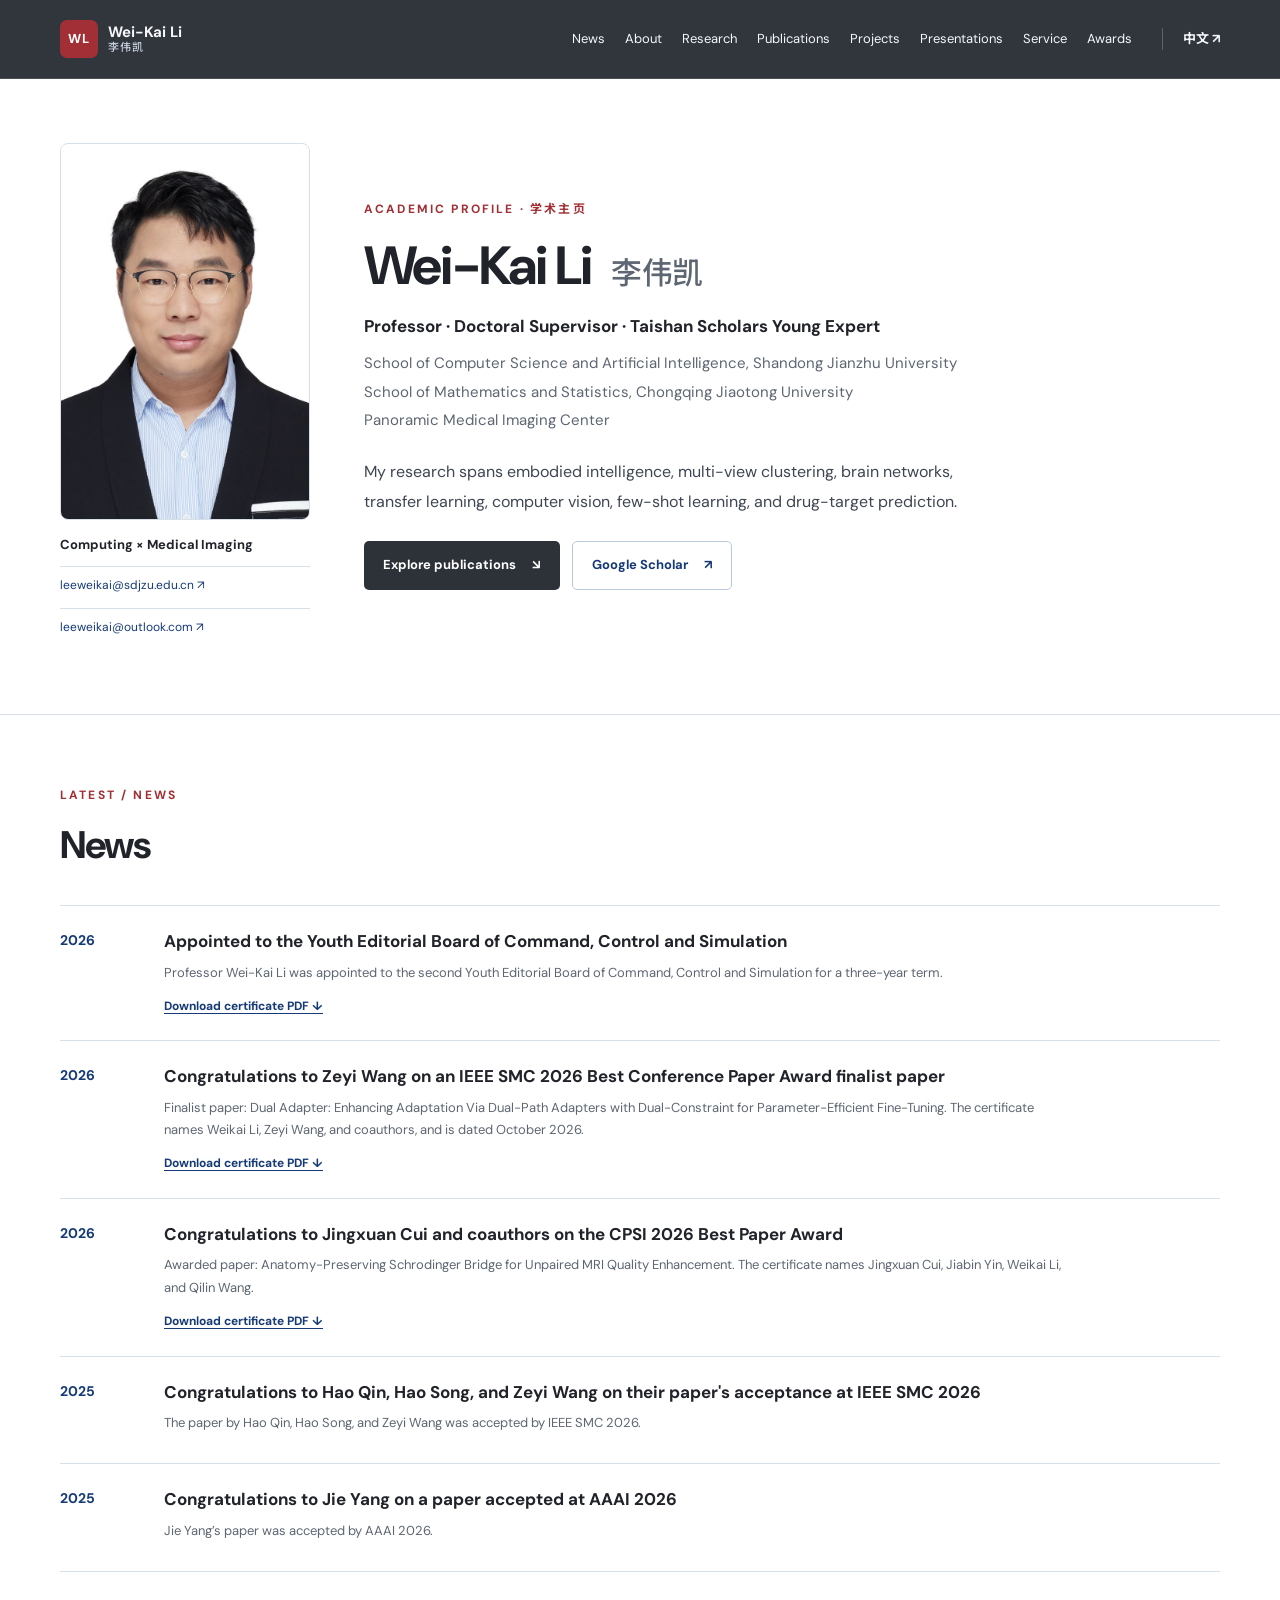
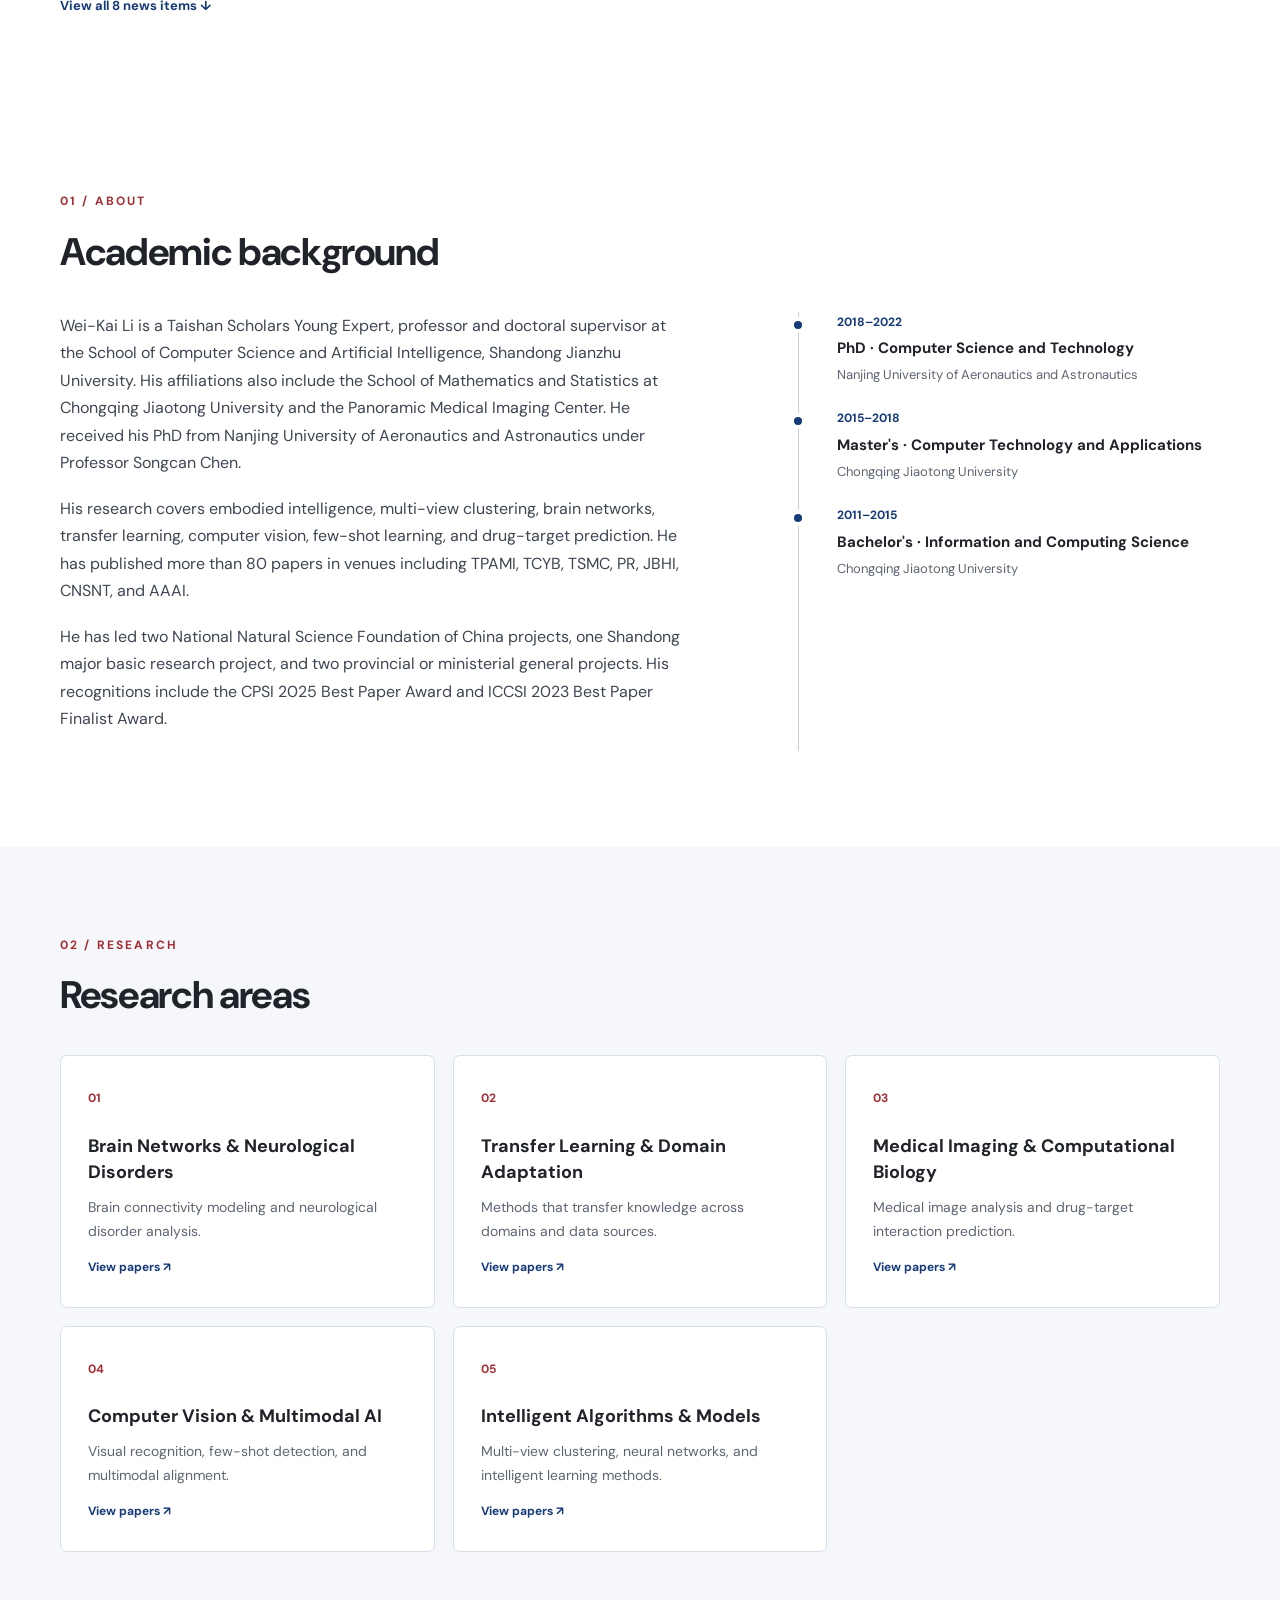
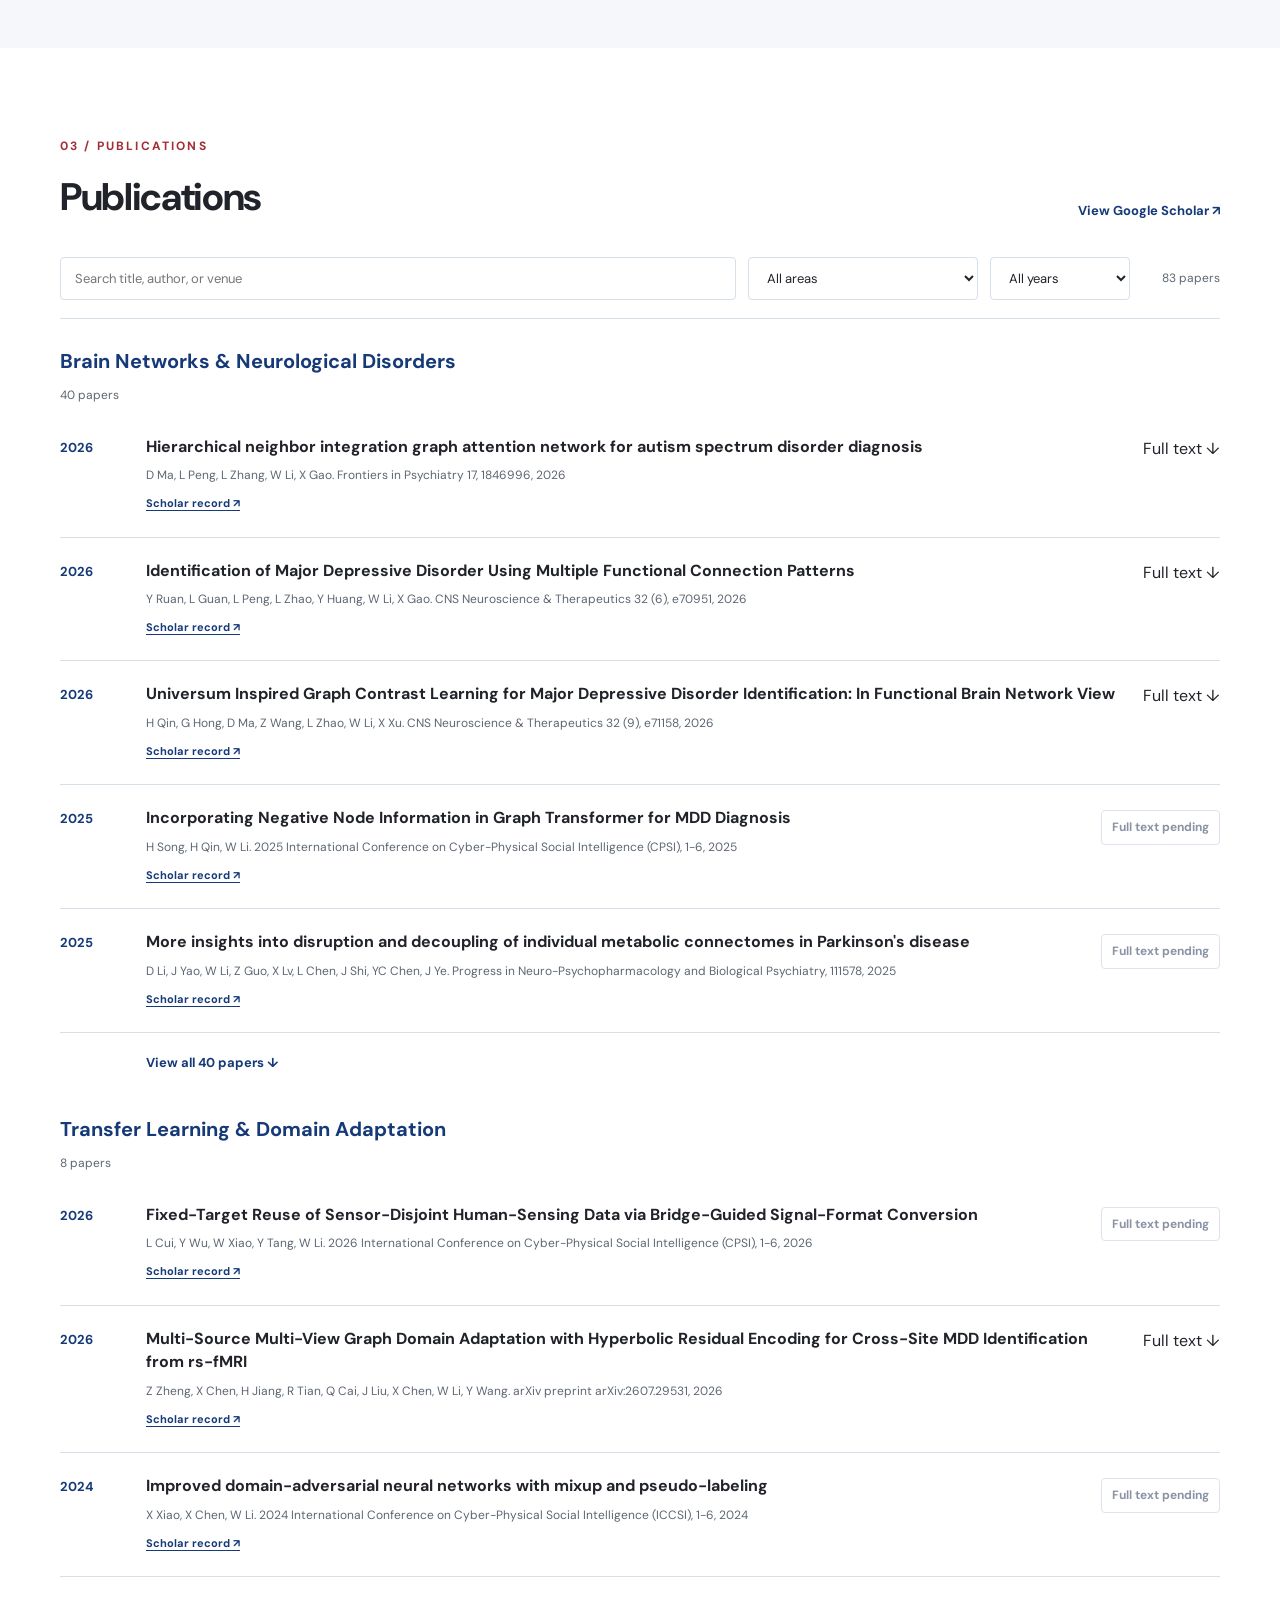
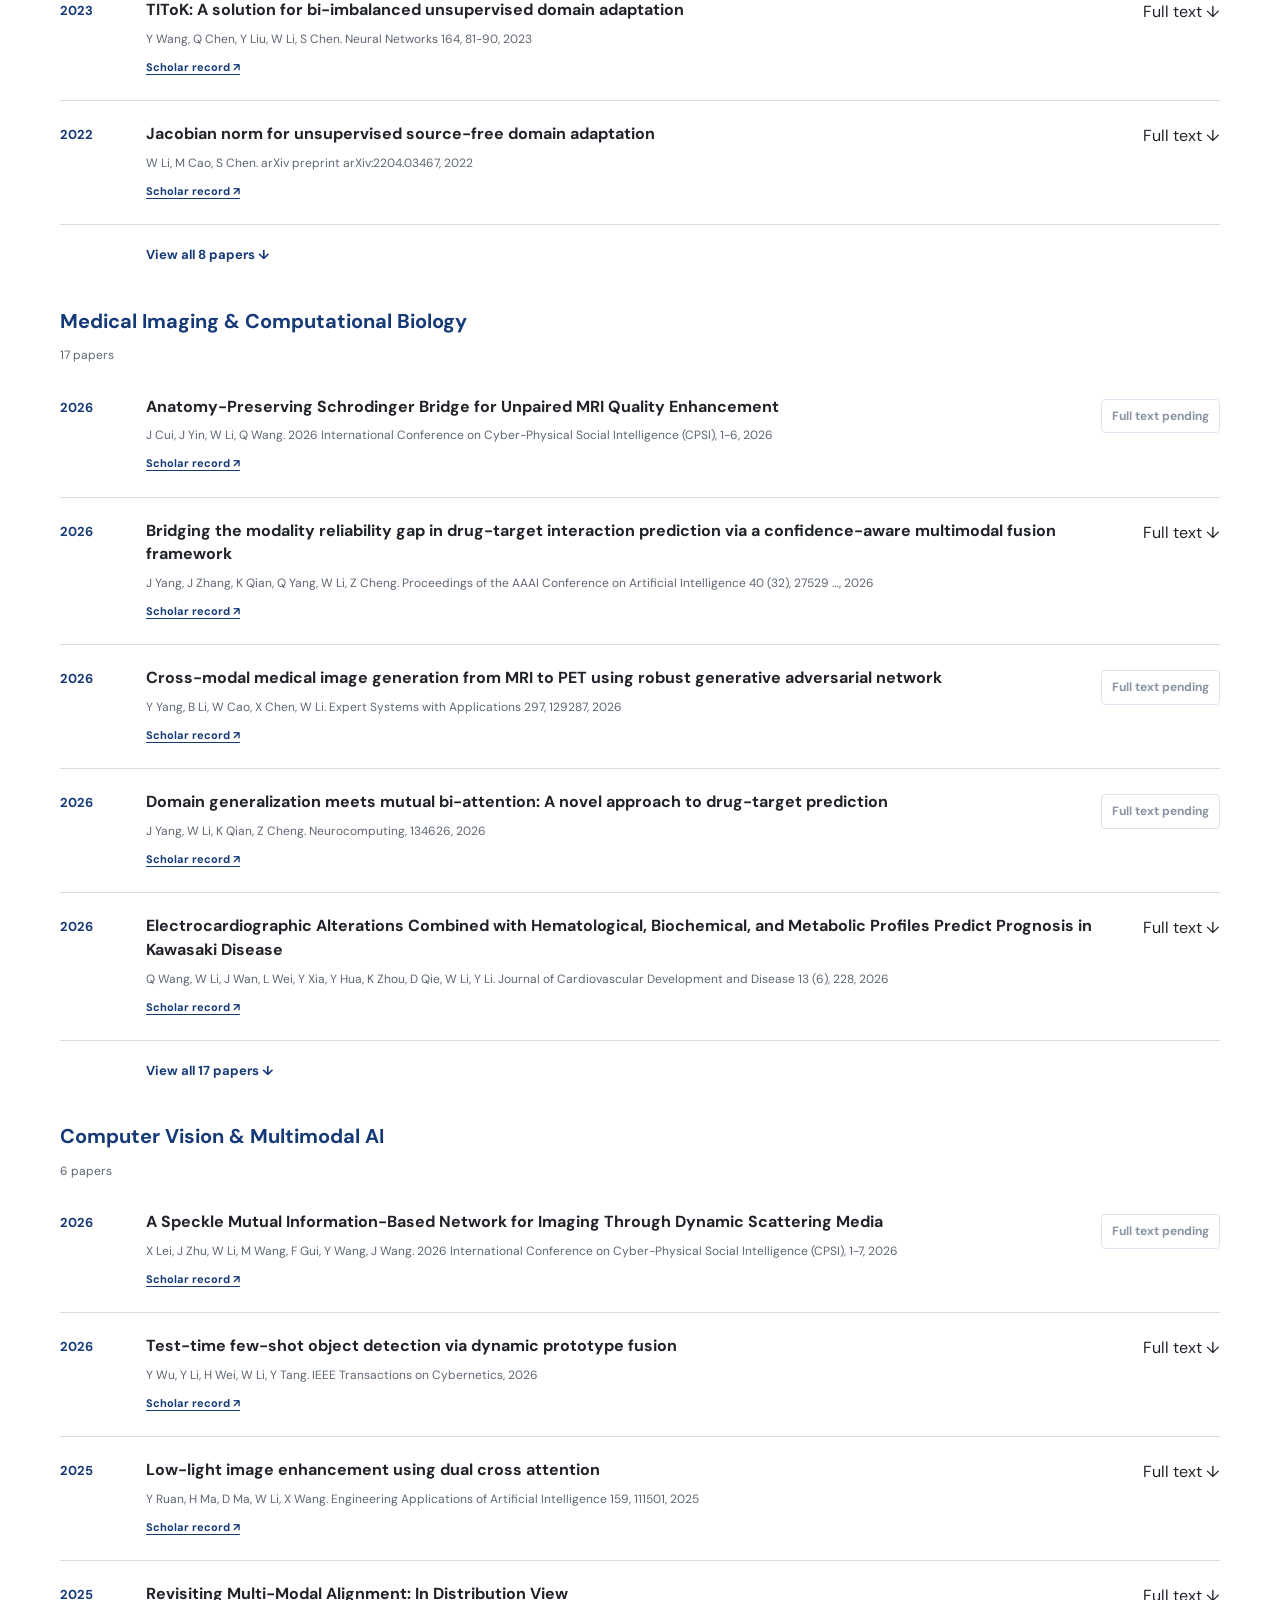
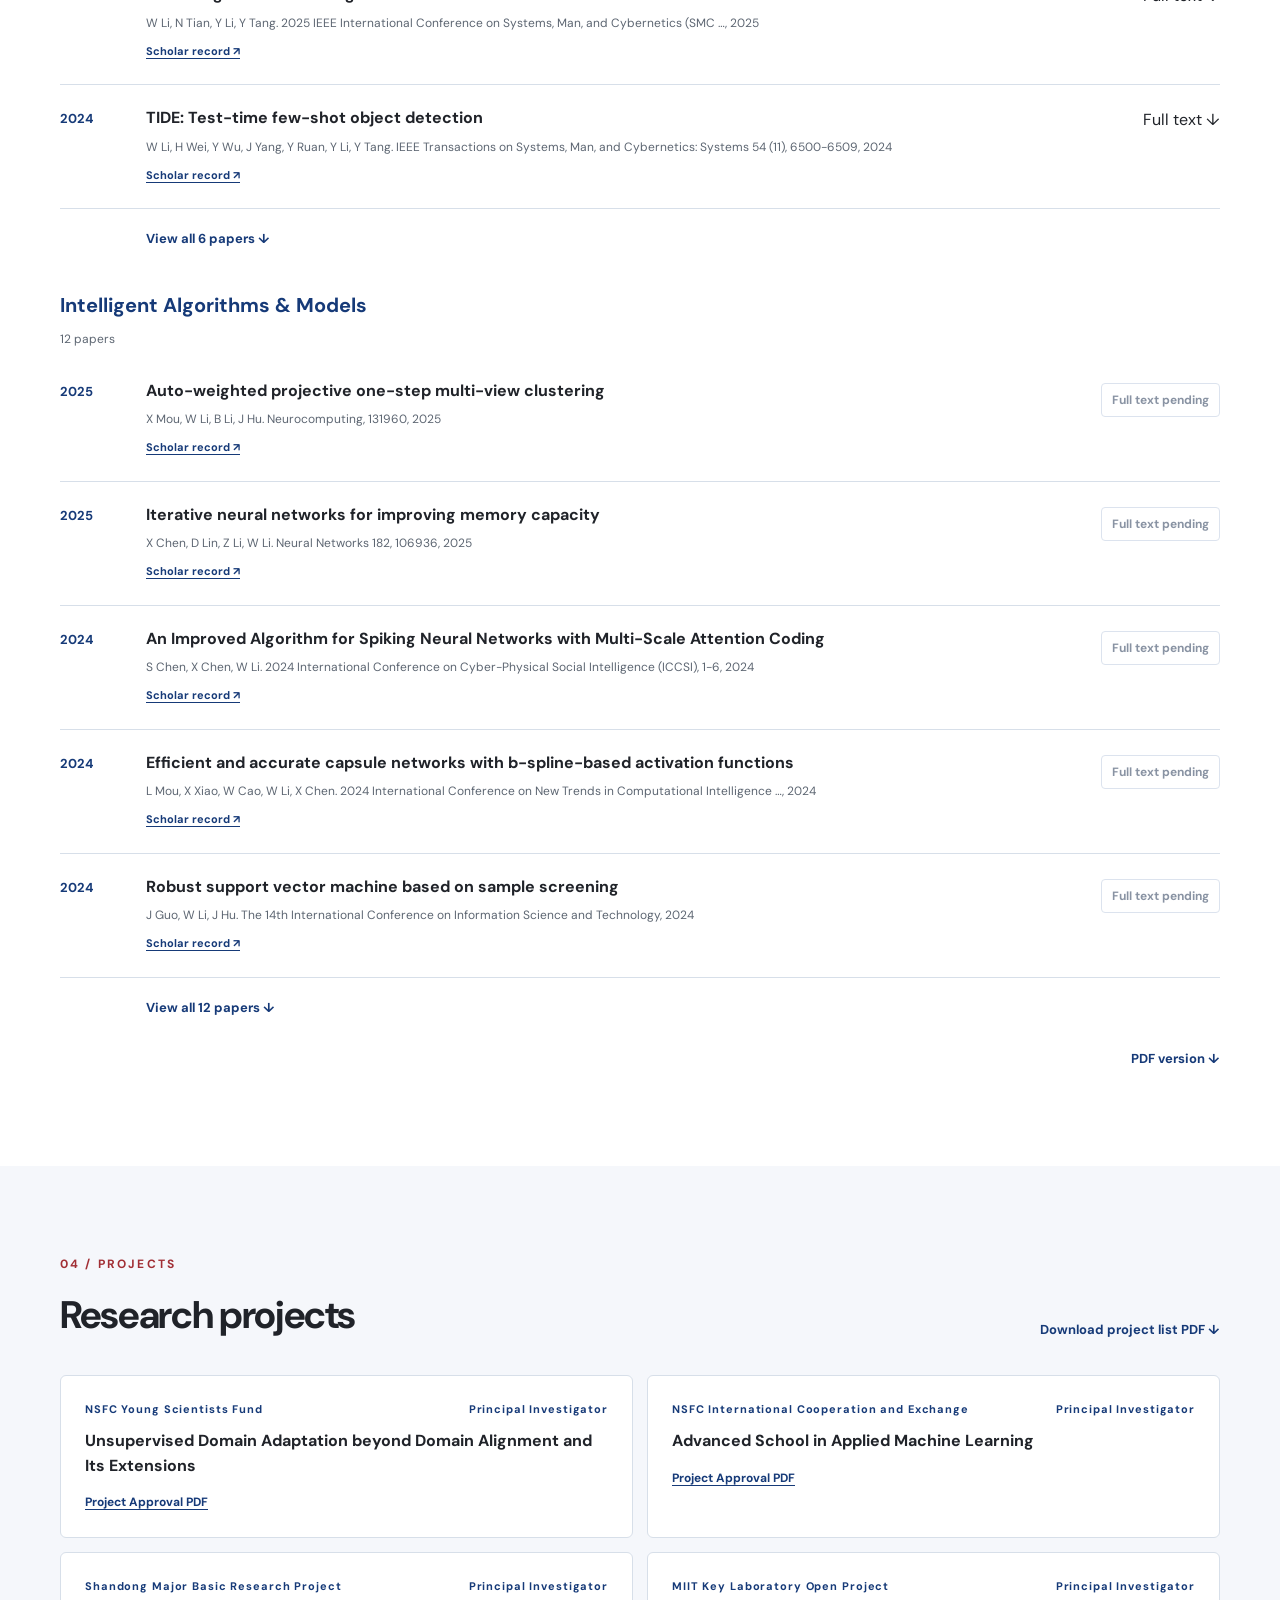
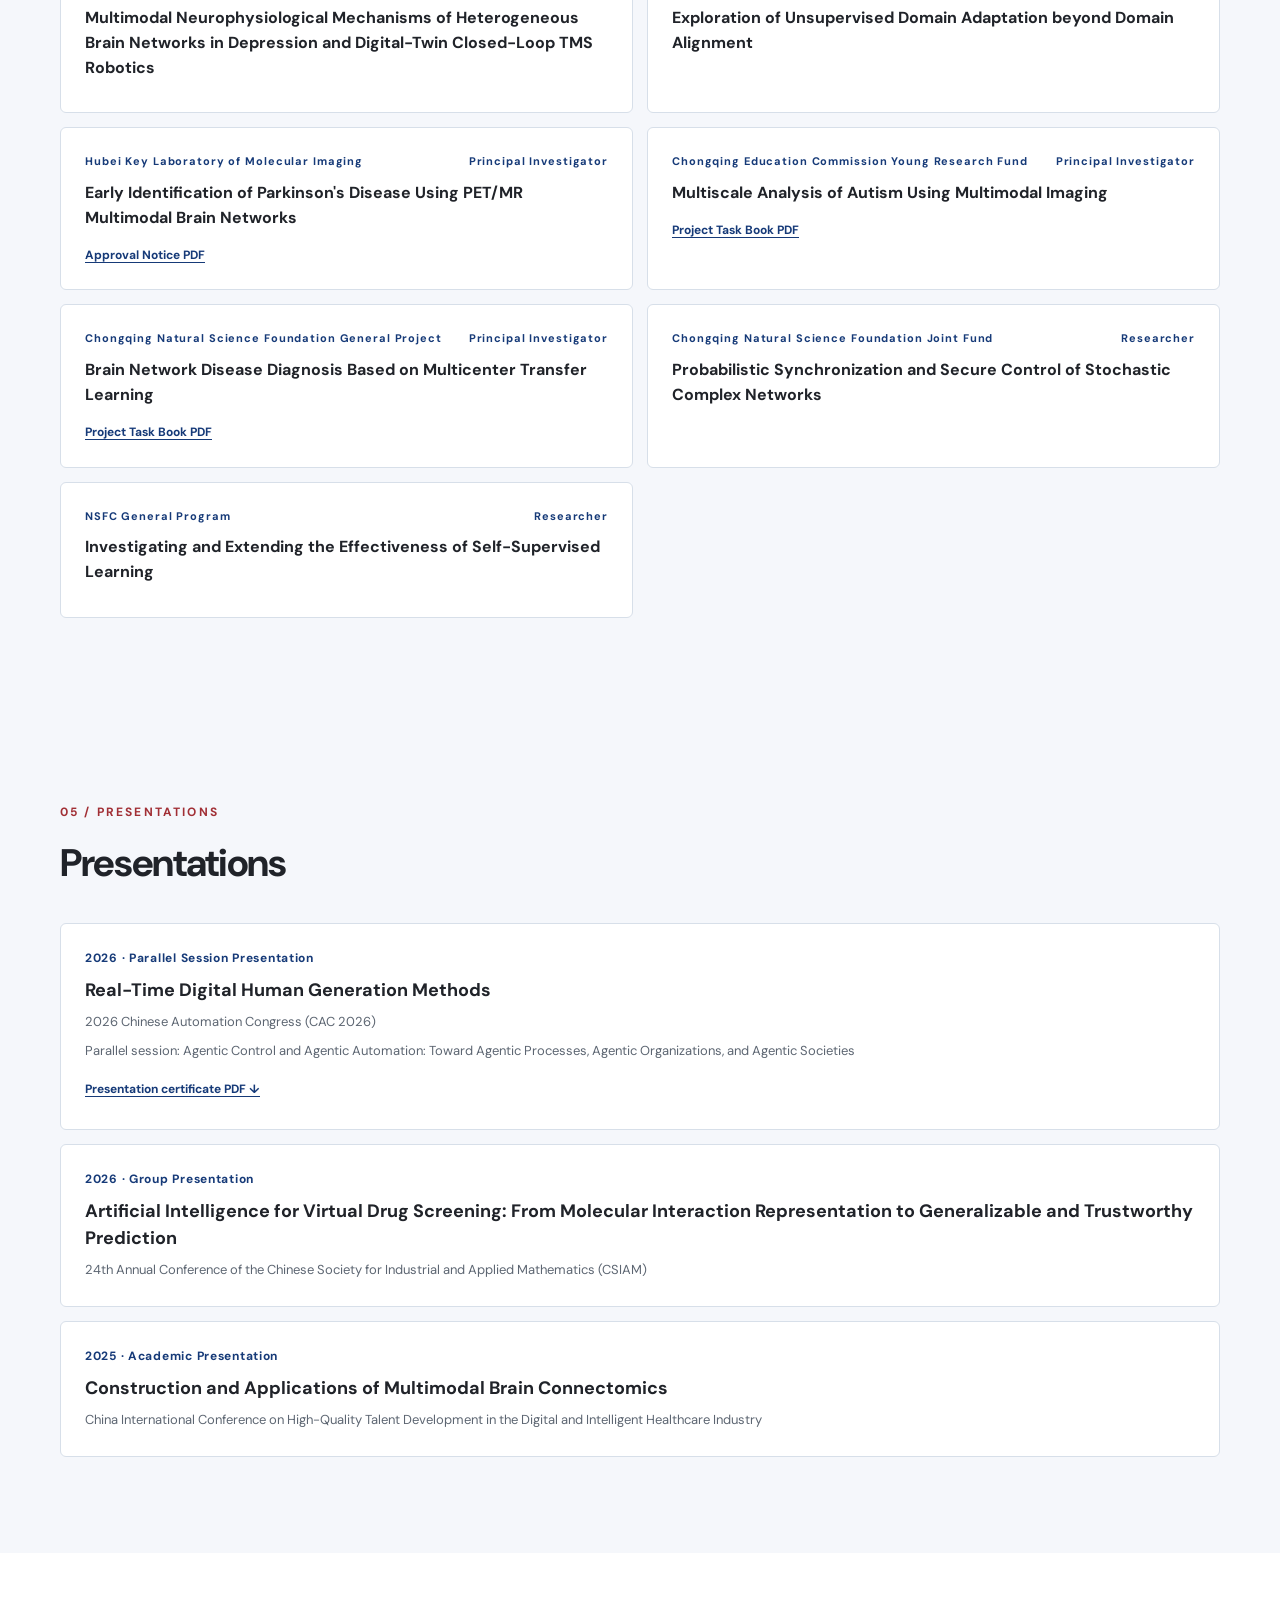
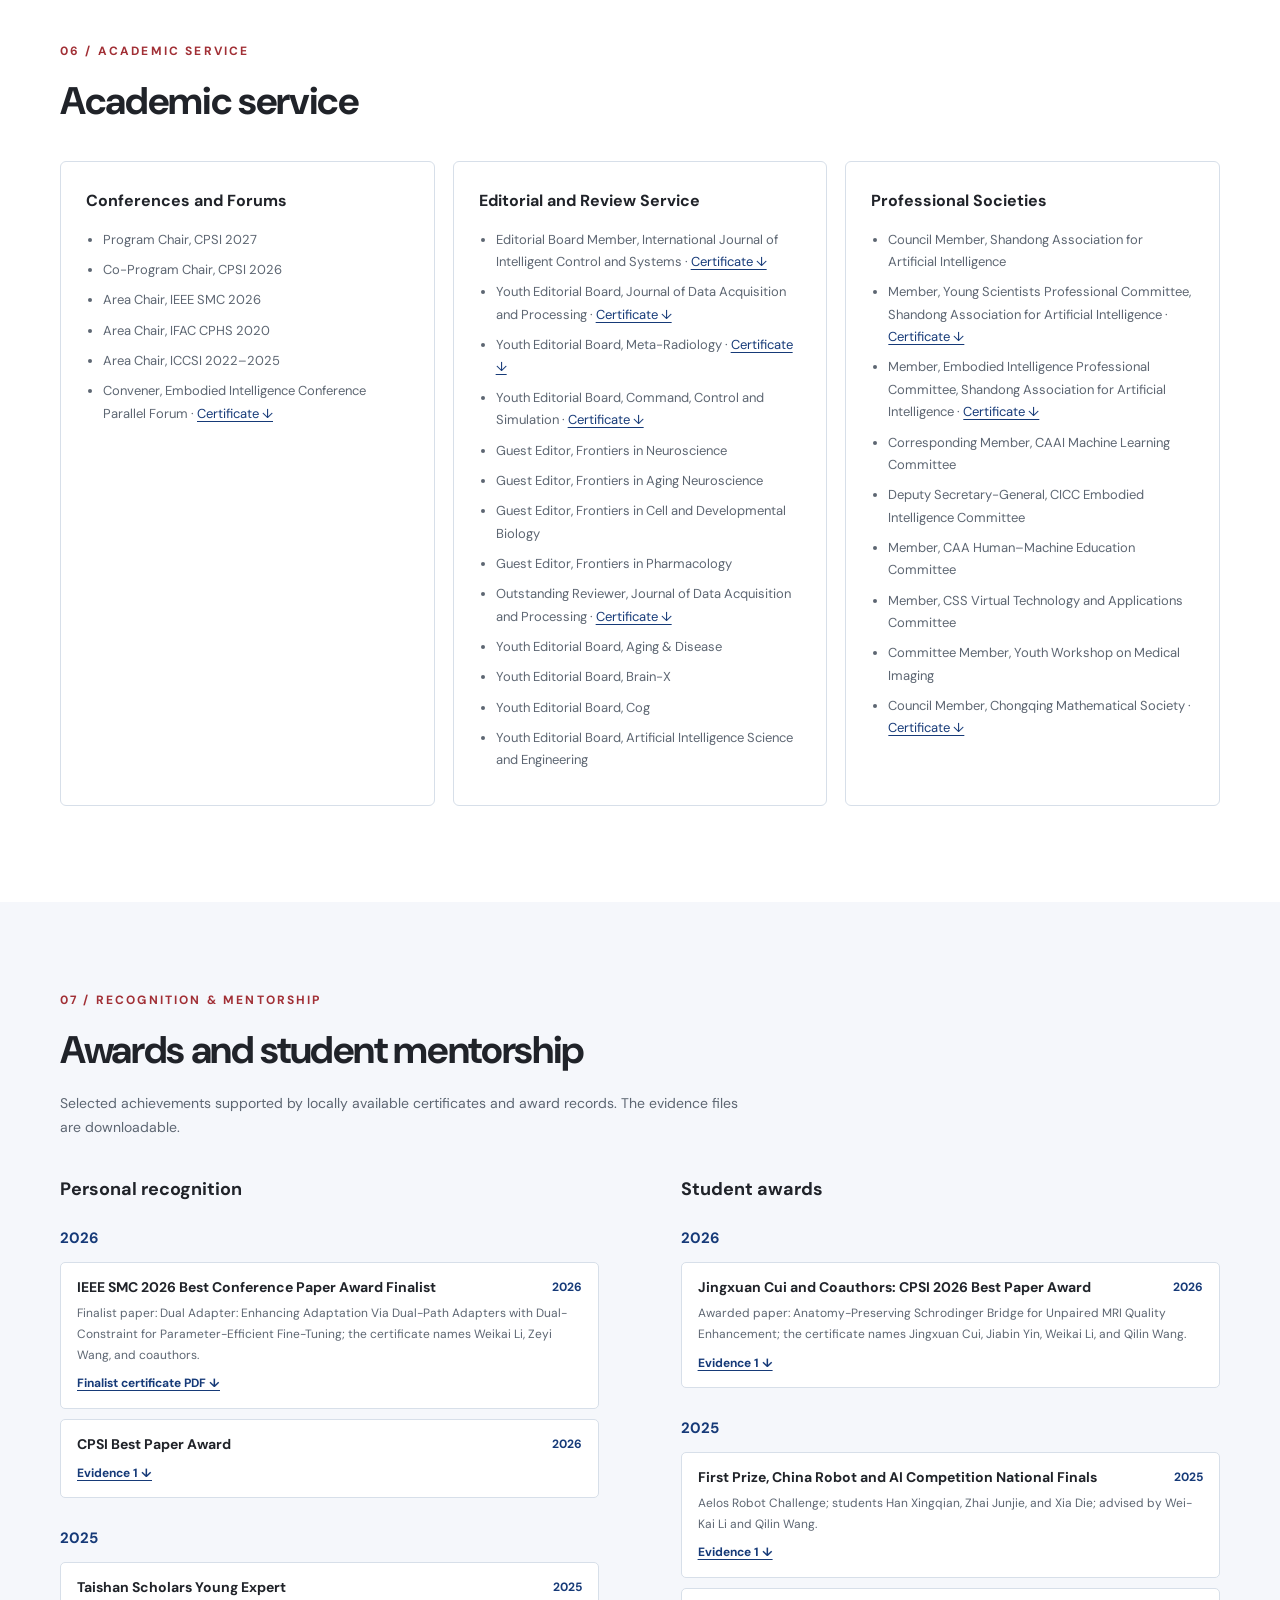
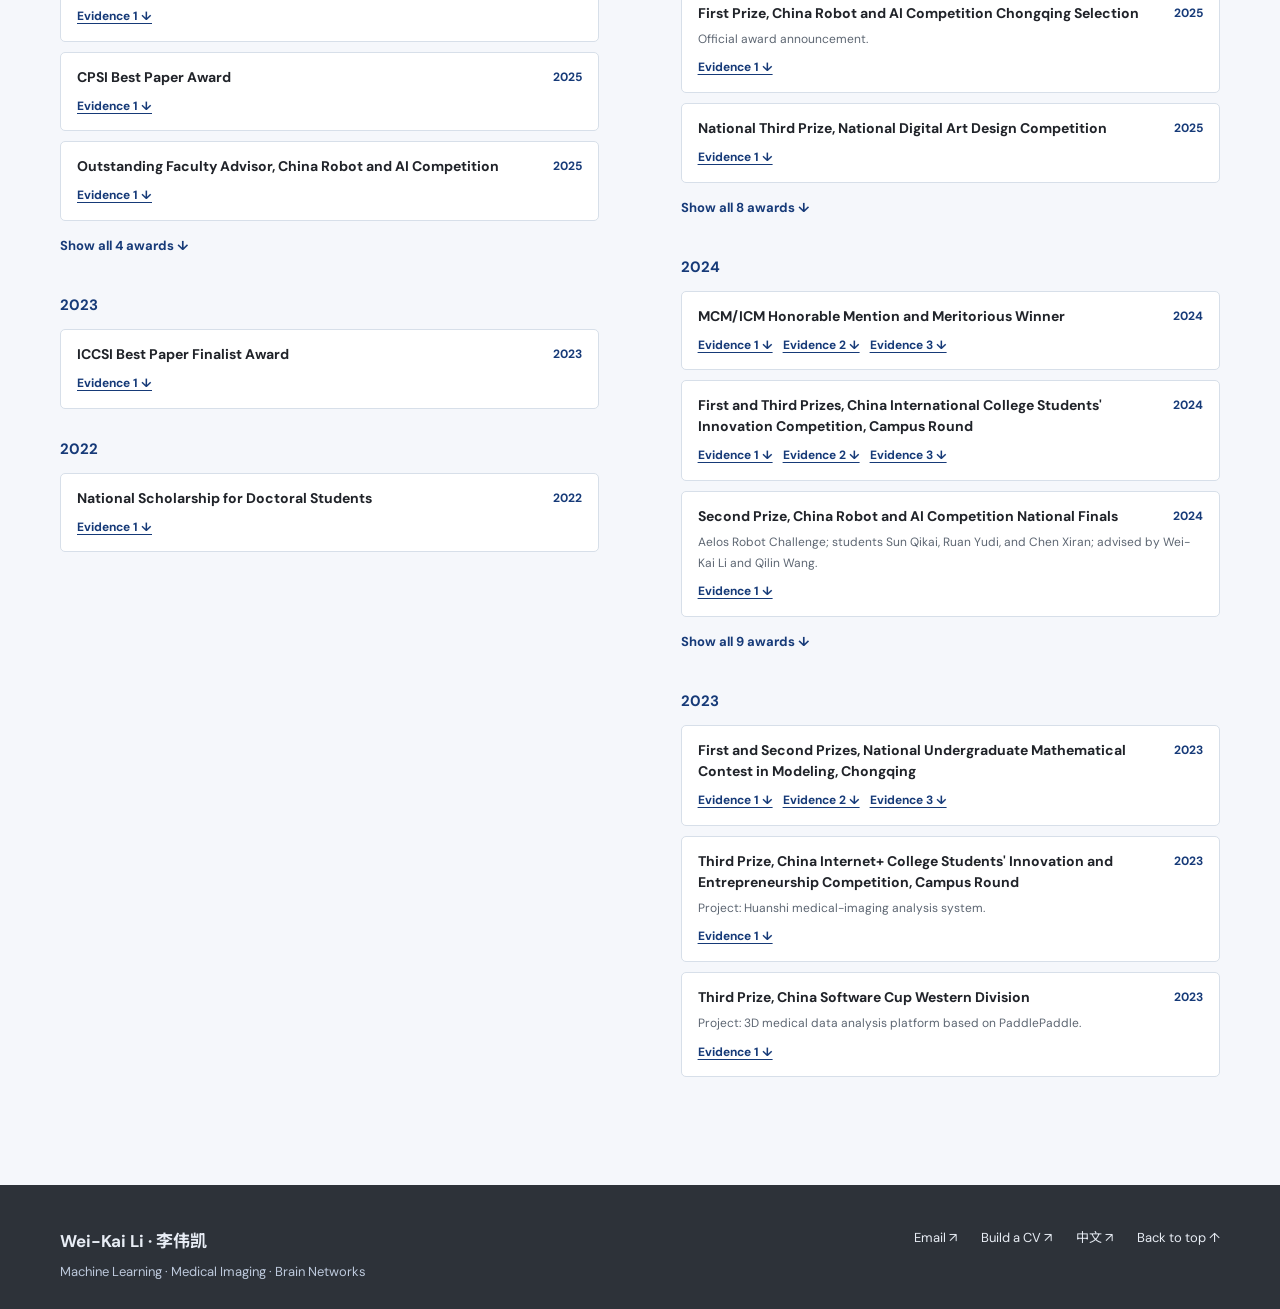
==== commit 5a5c50b1: "Add Chongqing teaching innovation competition third prize" ====
--- a/index.html
+++ b/index.html
@@ -23,6 +23,6 @@
     <section class="section section-tint" id="awards"><div class="shell"><div class="section-heading"><p class="eyebrow">07 / RECOGNITION & MENTORSHIP</p><h2>Awards and student mentorship</h2><p class="section-intro">Selected achievements supported by locally available certificates and award records. The evidence files are downloadable.</p></div><div class="awards-columns"><div><h3 class="subheading">Personal recognition</h3><div class="award-list" id="personal-awards"></div></div><div><h3 class="subheading">Student awards</h3><div class="award-list" id="student-awards"></div></div></div></div></section>
   </main>
   <footer class="site-footer"><div class="shell footer-inner"><div><strong>Wei-Kai Li · 李伟凯</strong><p>Machine Learning · Medical Imaging · Brain Networks</p></div><div><a href="mailto:leeweikai@sdjzu.edu.cn">Email ↗</a><a href="cv-builder/?lang=en">Build a CV ↗</a><a href="cn/">中文 ↗</a><a href="#top">Back to top ↑</a></div></div></footer>
-  <script src="data.js?v=20261101f"></script><script src="app.js?v=20261101b"></script>
+  <script src="data.js?v=20261104a"></script><script src="app.js?v=20261101b"></script>
 </body>
 </html>
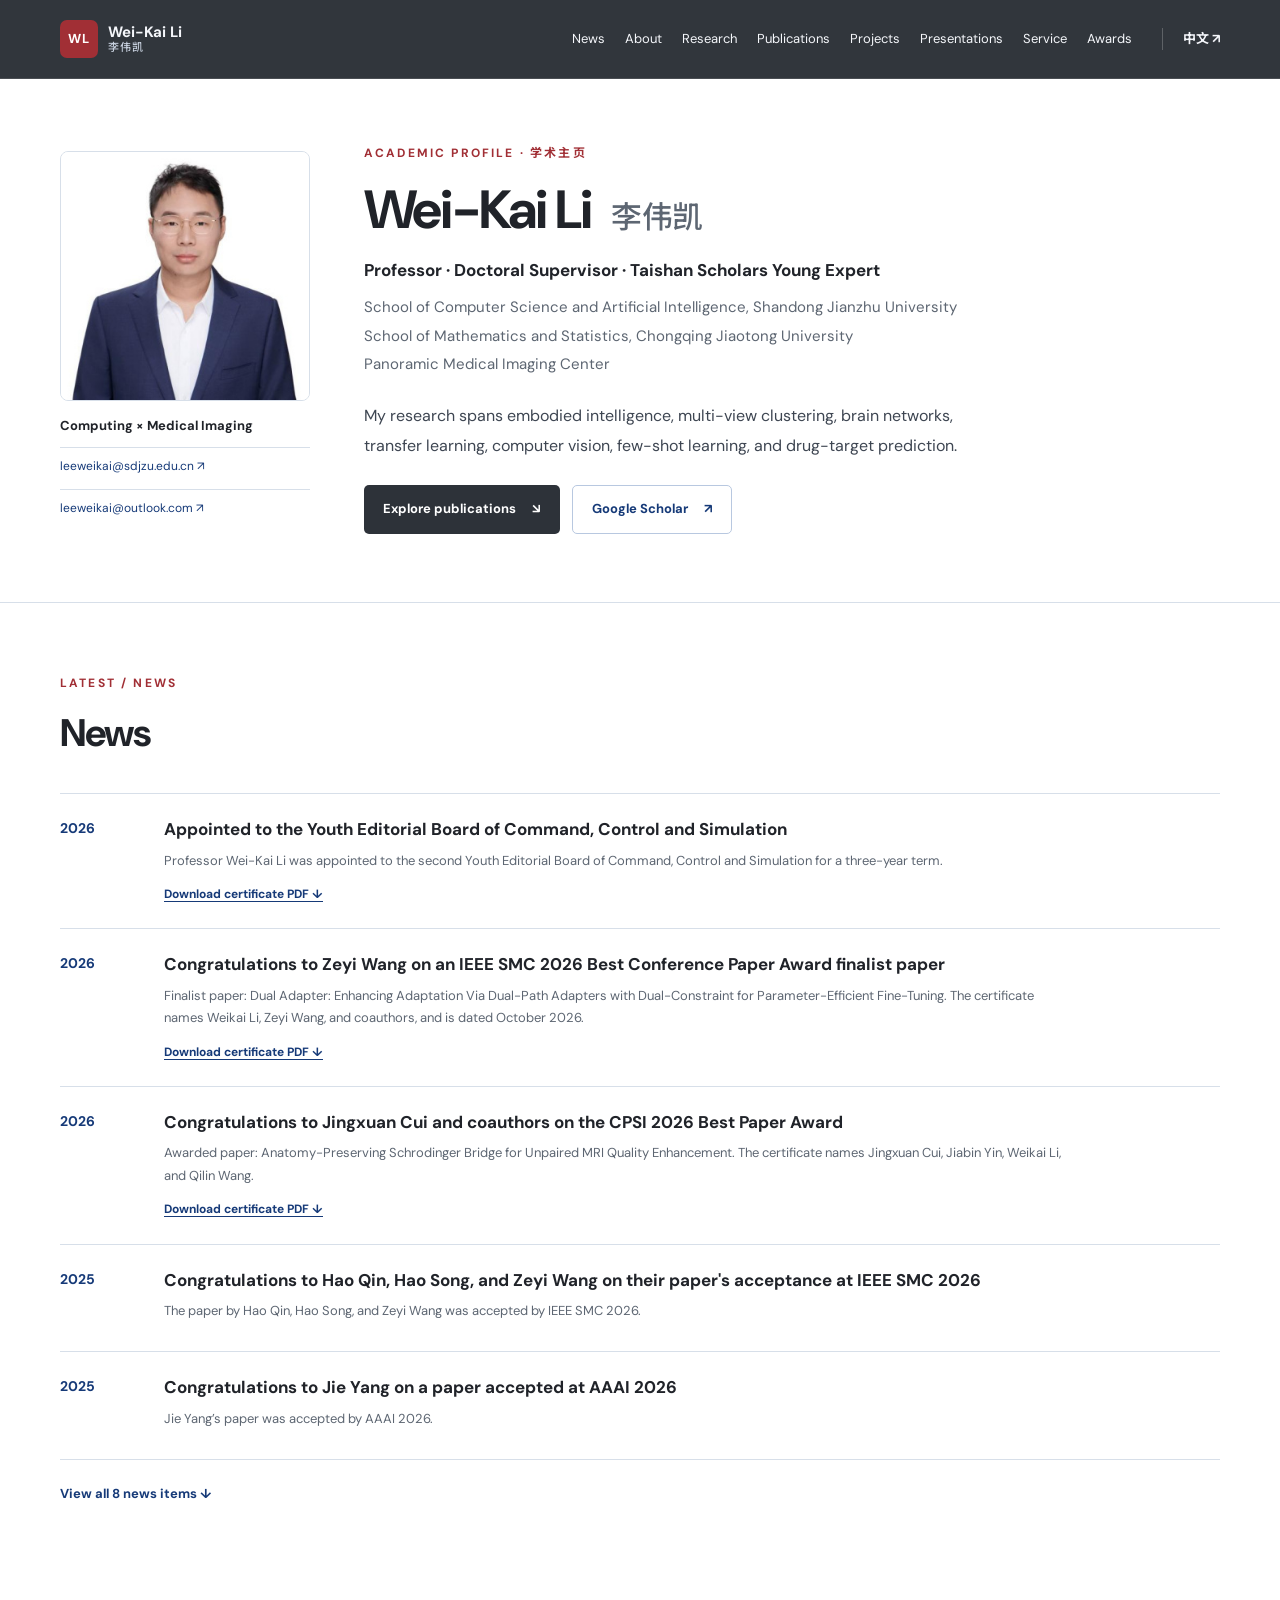
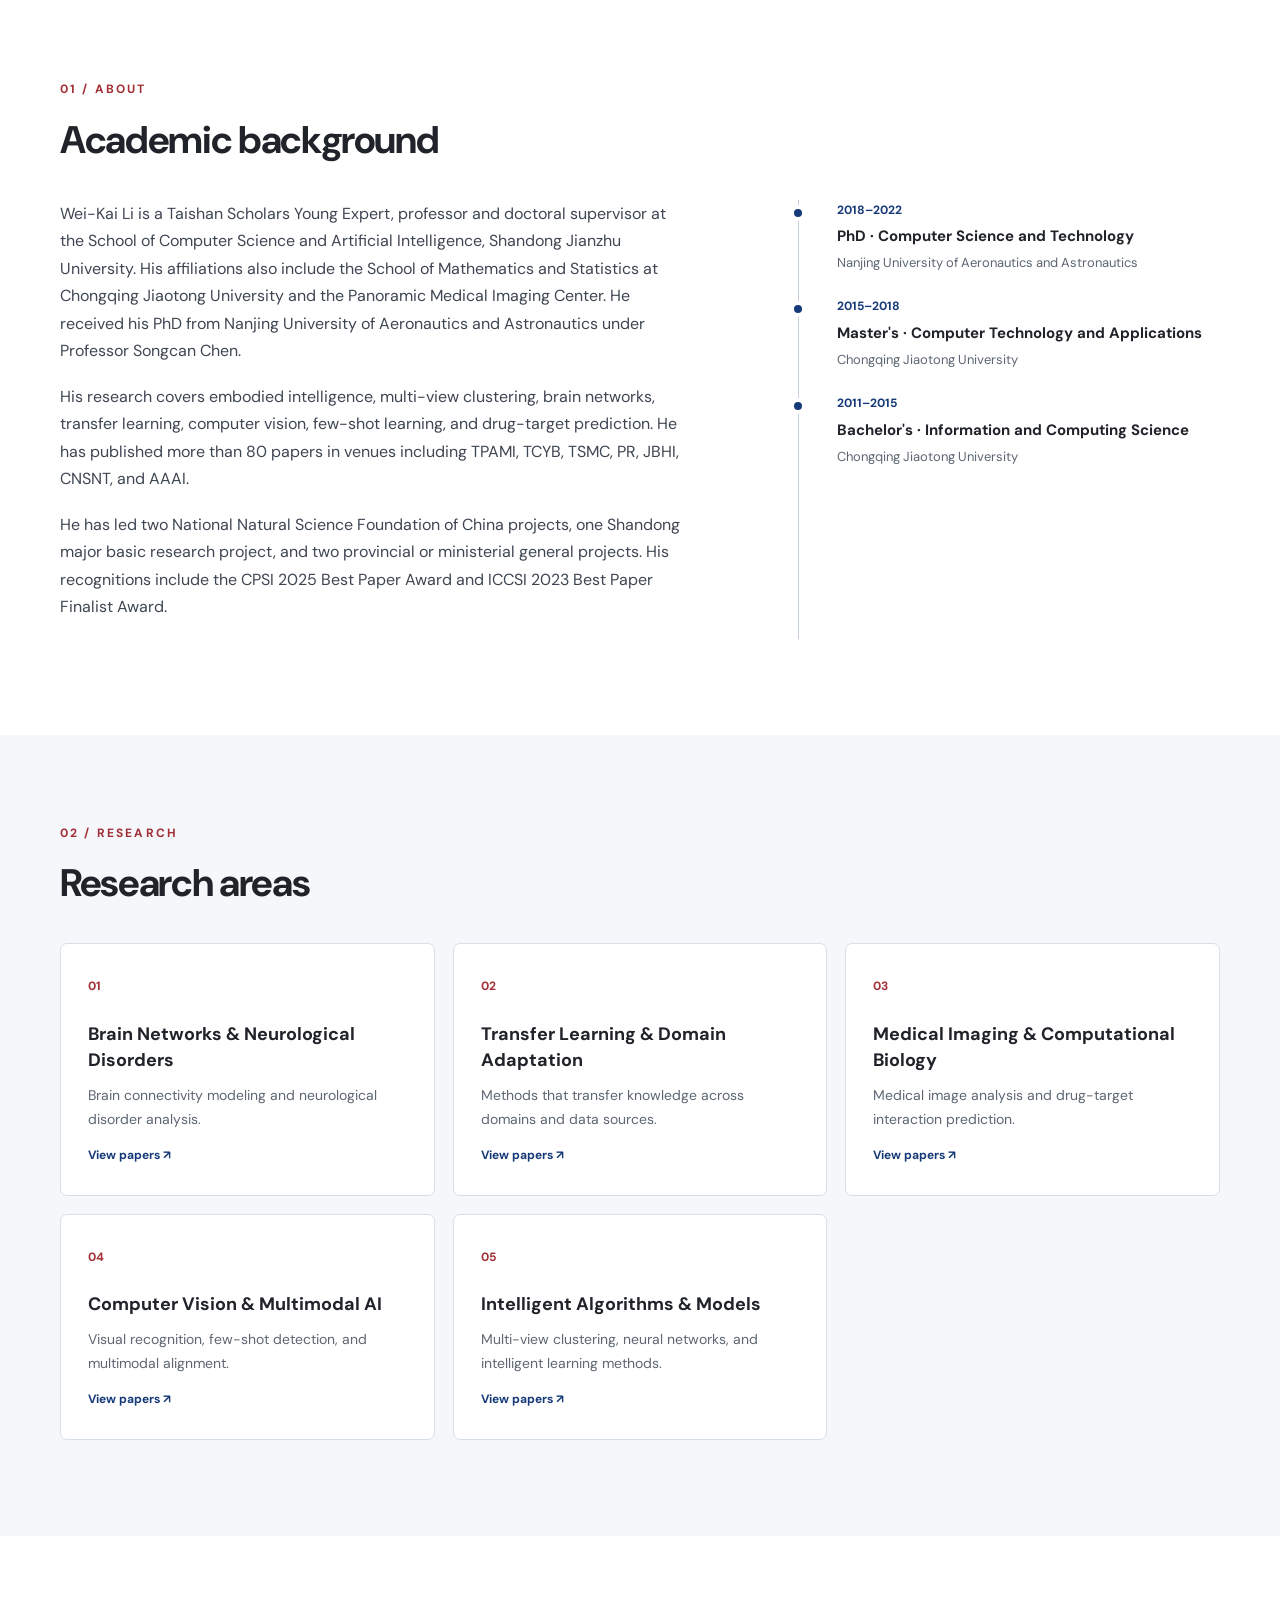
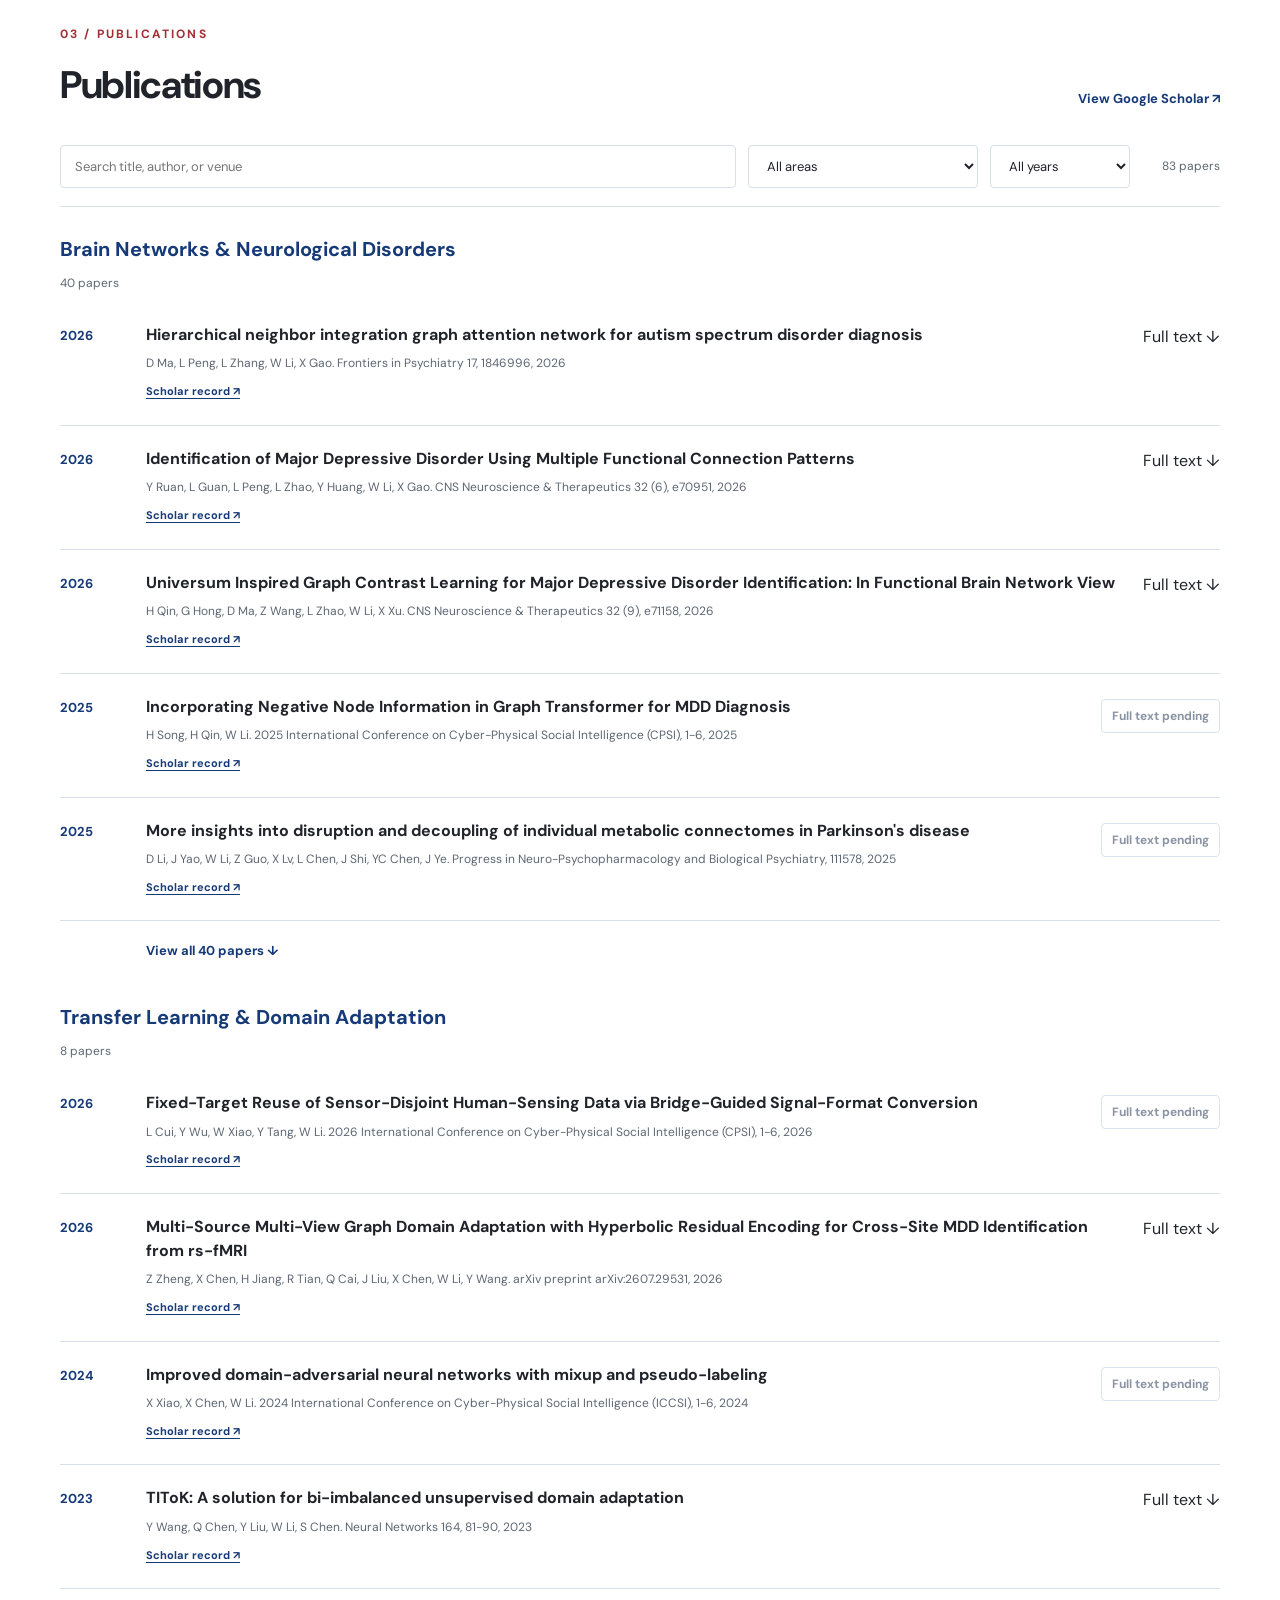
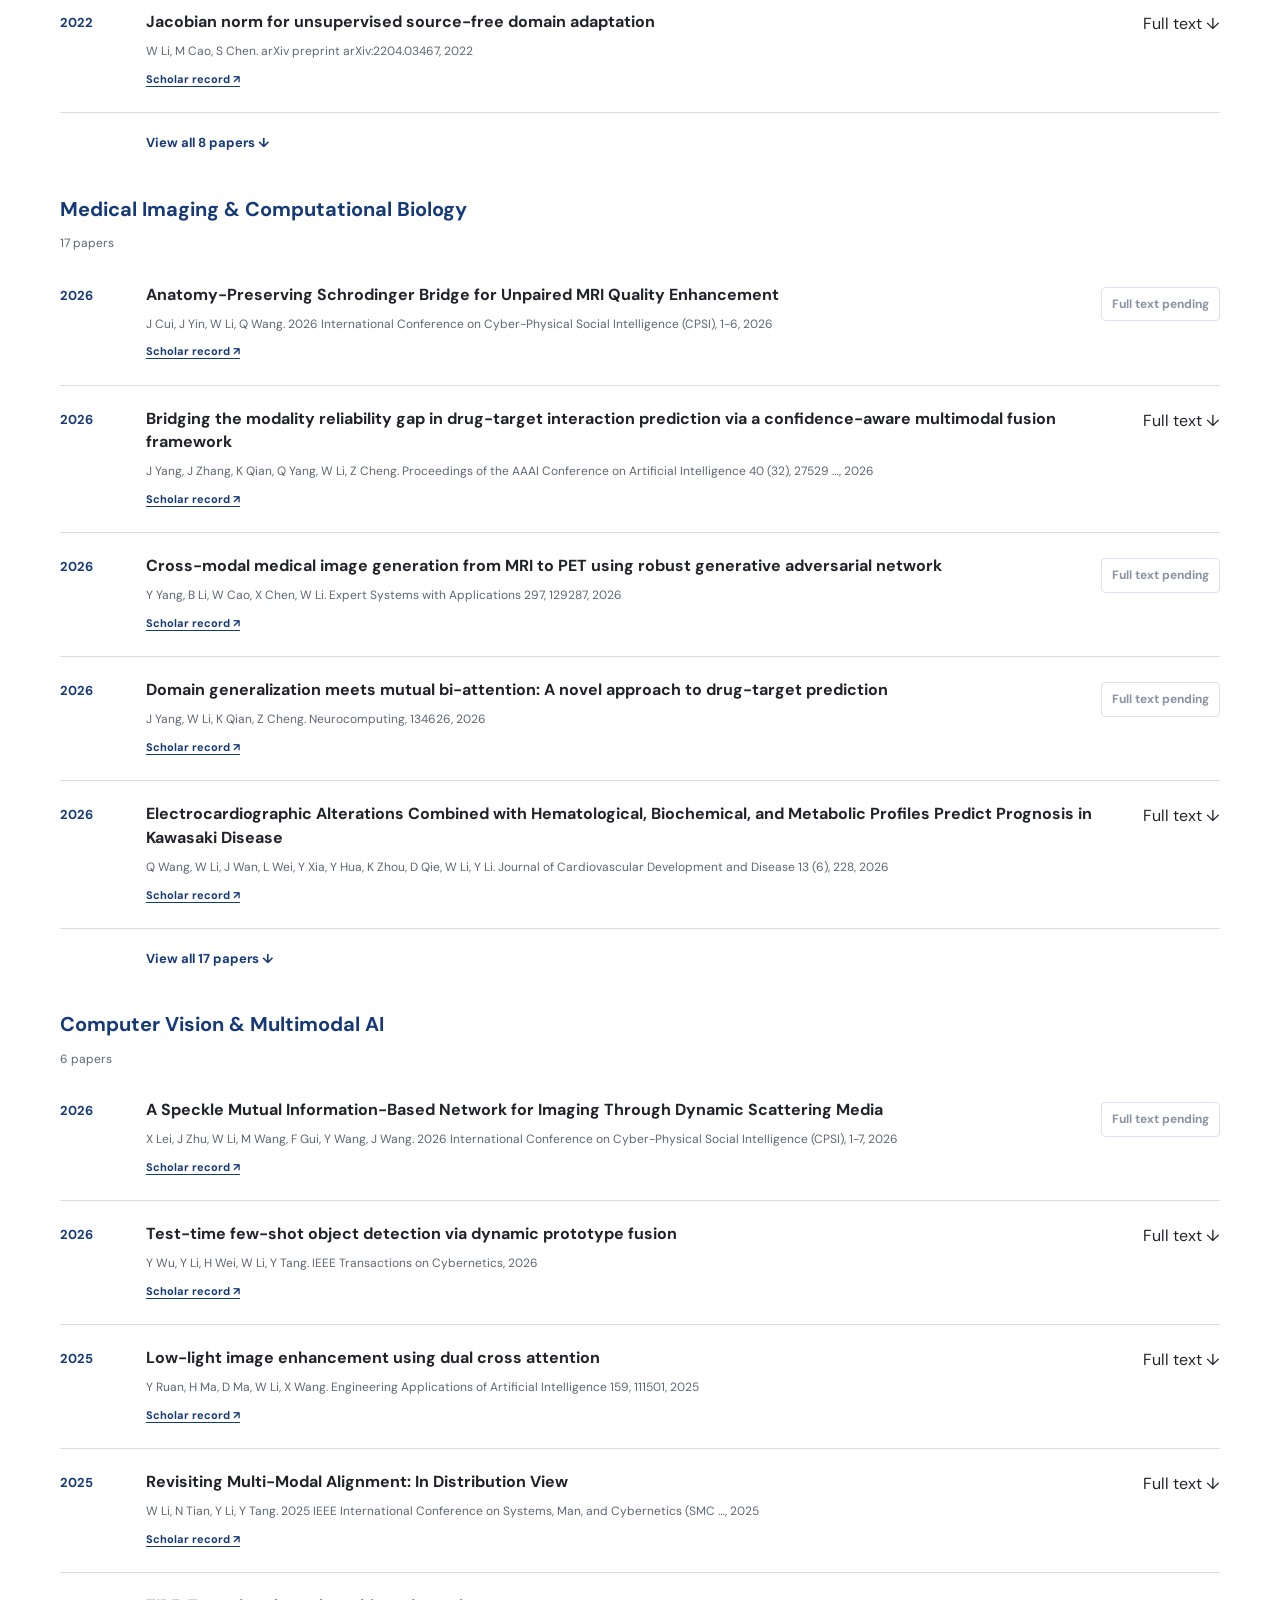
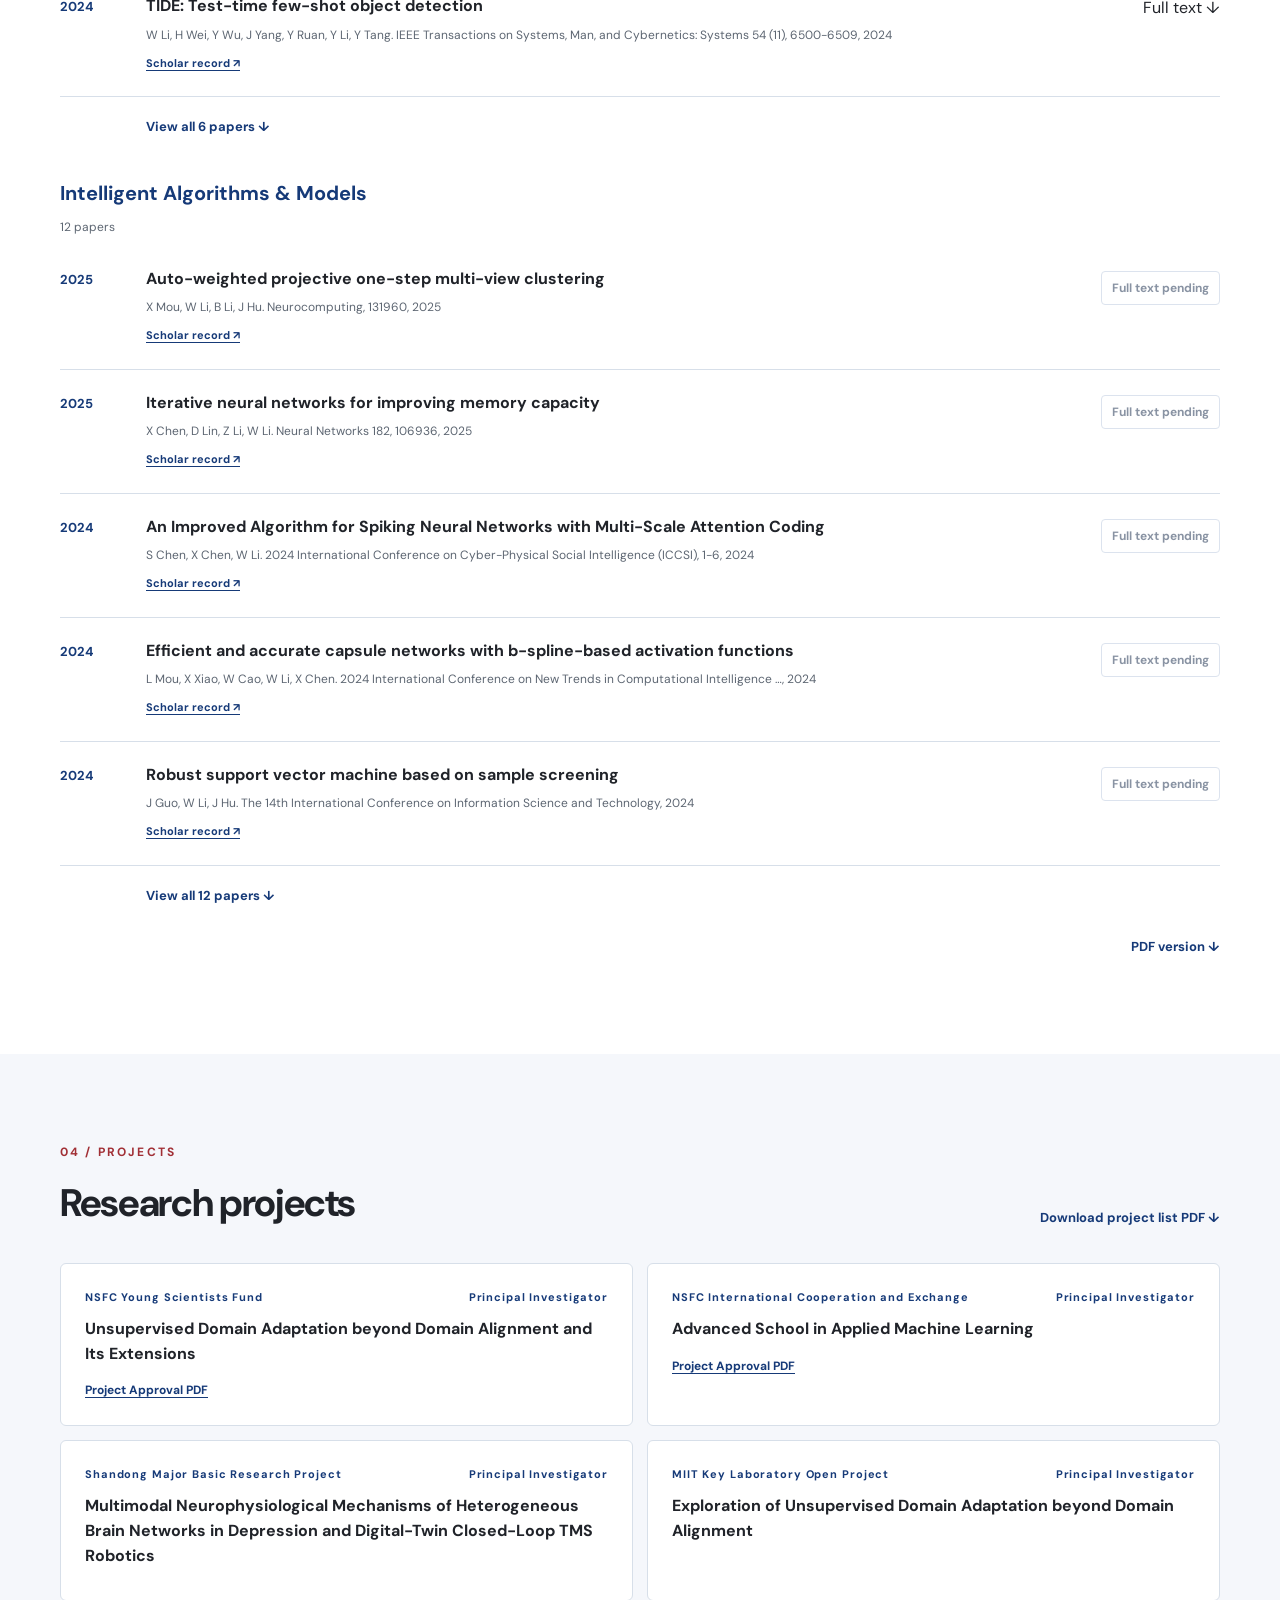
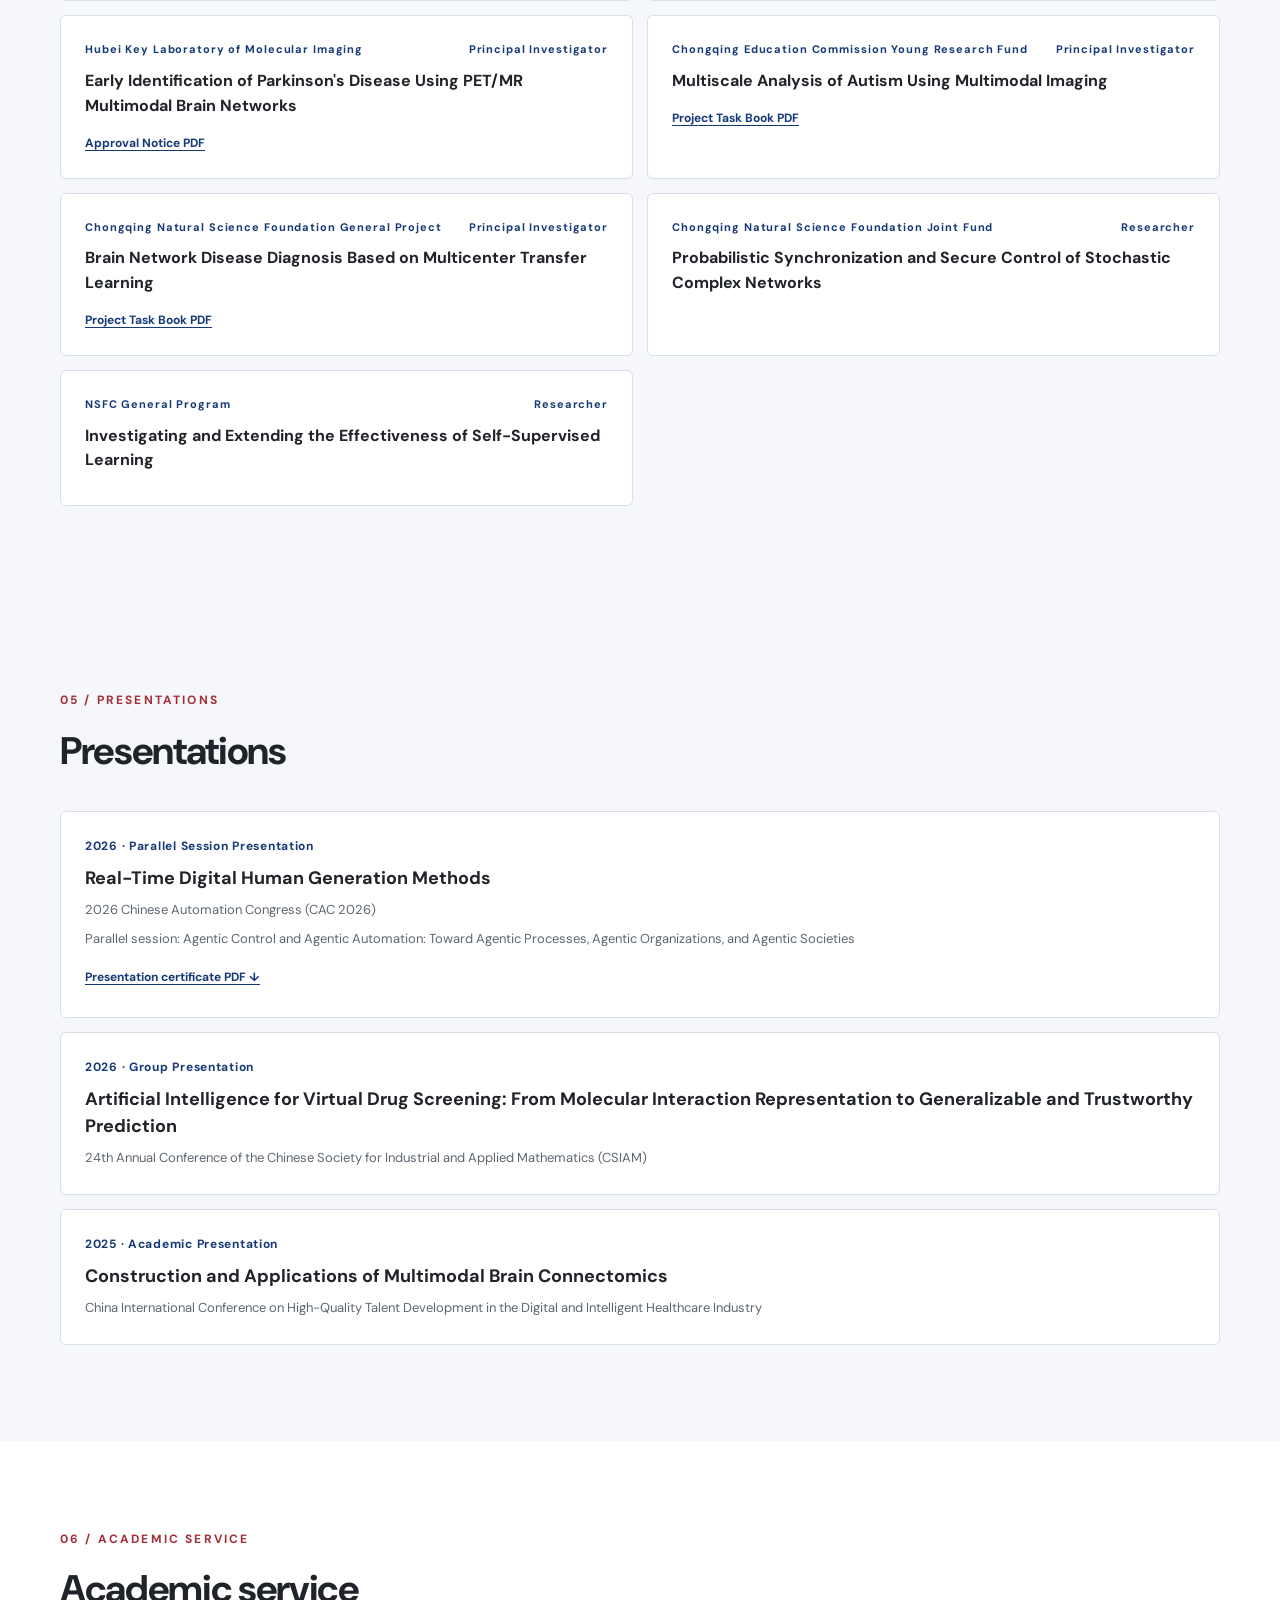
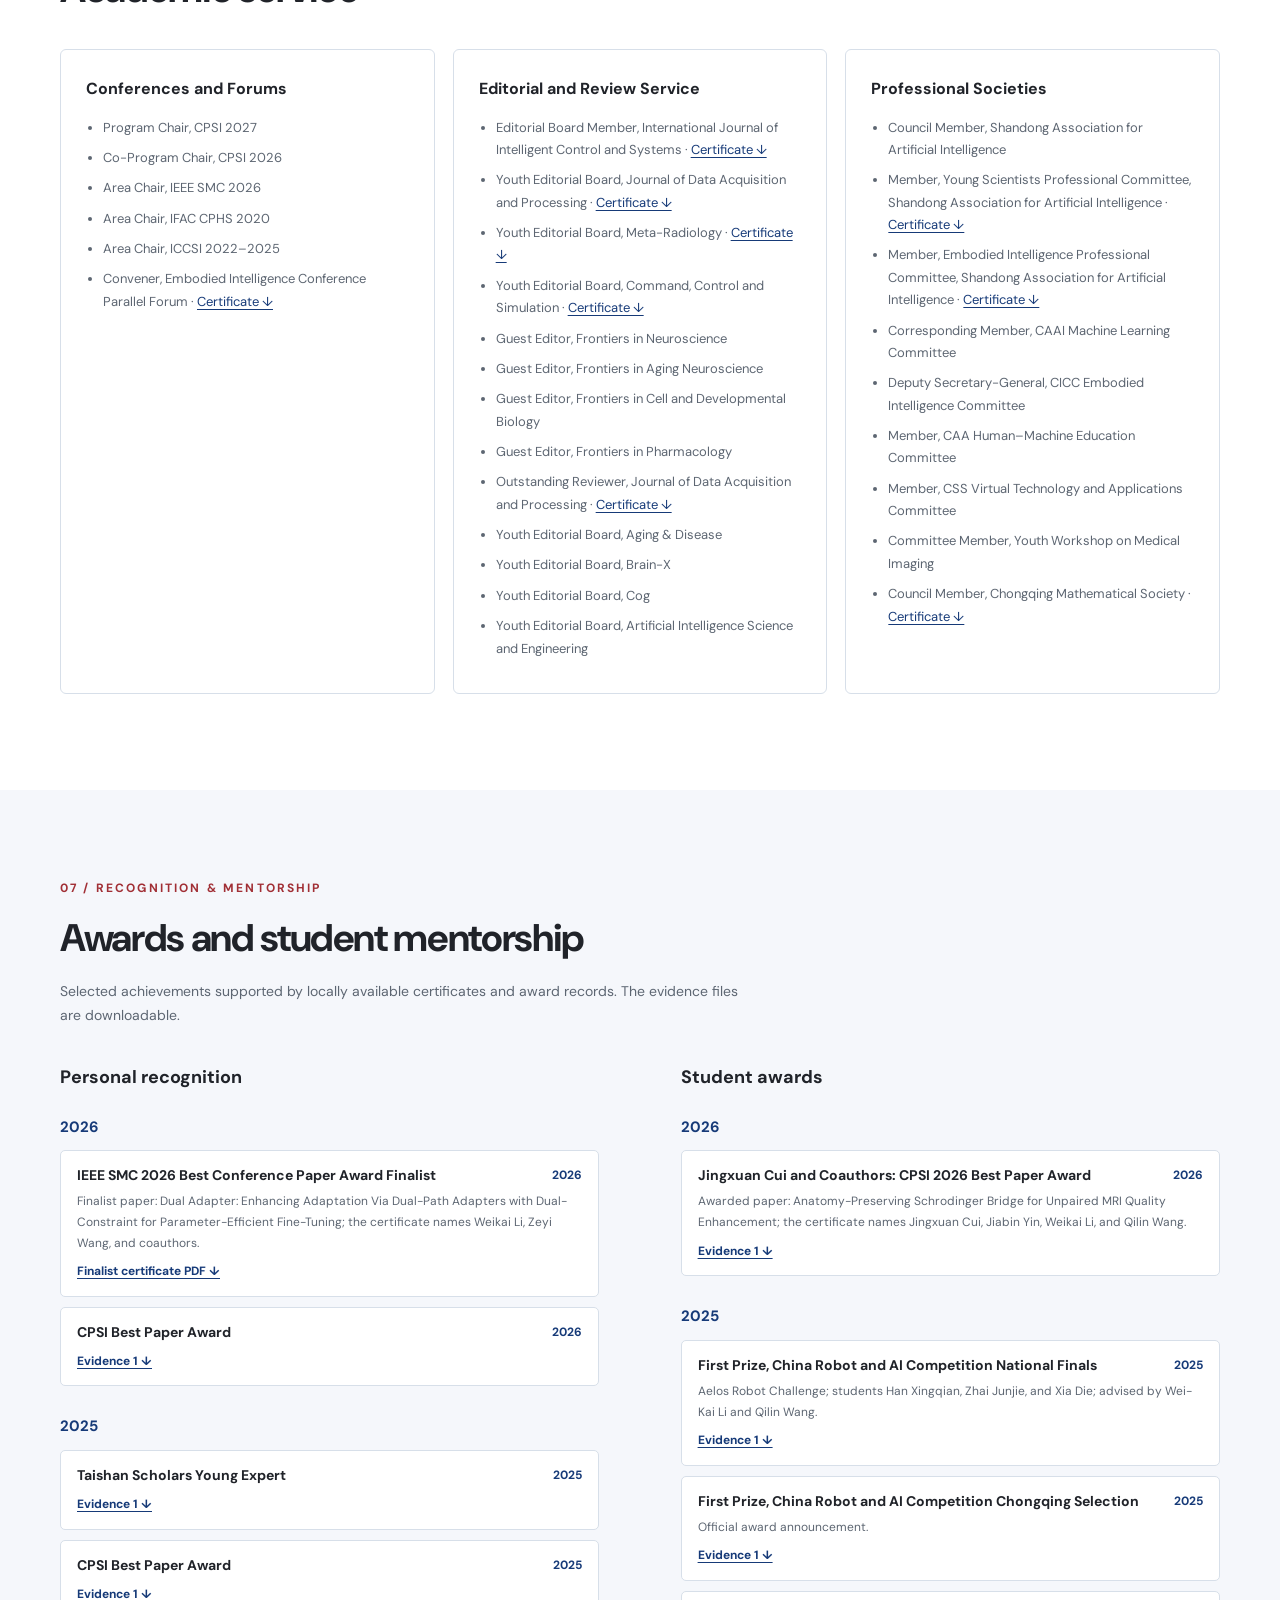
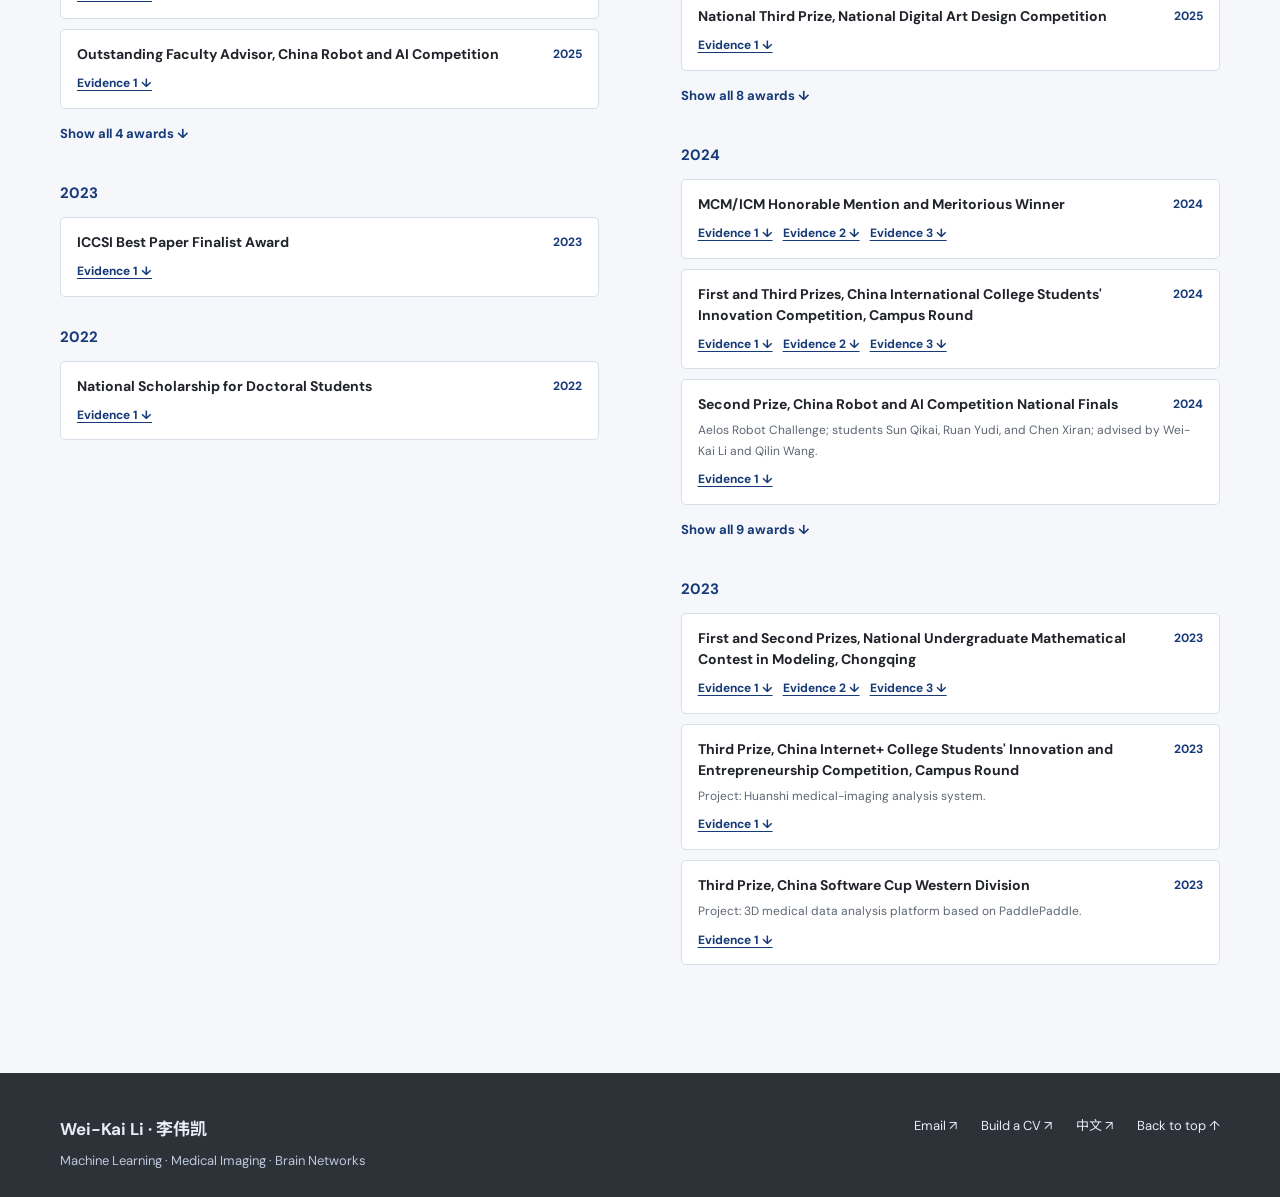
==== commit 3c7e2915: "Update portrait across bilingual homepages and CVs" ====
--- a/index.html
+++ b/index.html
@@ -6,13 +6,13 @@
   <meta name="description" content="Academic homepage of Professor Wei-Kai Li: research, publications, projects, academic service, awards, and student mentorship.">
   <meta name="theme-color" content="#2d3239">
   <title>Wei-Kai Li | Academic Homepage</title>
-  <link rel="stylesheet" href="styles.css?v=20261101b">
+  <link rel="stylesheet" href="styles.css?v=20261117a">
 </head>
 <body>
   <a class="skip-link" href="#main">Skip to content</a>
   <header class="site-header"><div class="shell header-inner"><a class="brand" href="#top" aria-label="Wei-Kai Li homepage"><span class="brand-mark">WL</span><span>Wei-Kai Li <small>李伟凯</small></span></a><nav class="main-nav" aria-label="Main navigation"><a href="#news">News</a><a href="#about">About</a><a href="#research">Research</a><a href="#publications">Publications</a><a href="#projects">Projects</a><a href="#presentations">Presentations</a><a href="#service">Service</a><a href="#awards">Awards</a></nav><a class="language-switch" href="cn/" lang="zh-CN">中文 <span aria-hidden="true">↗</span></a></div></header>
   <main id="main">
-    <section class="hero" id="top"><div class="shell hero-grid"><div><p class="eyebrow">ACADEMIC PROFILE · 学术主页</p><h1>Wei-Kai Li <span>李伟凯</span></h1><p class="hero-role">Professor · Doctoral Supervisor · Taishan Scholars Young Expert</p><p class="hero-affiliation">School of Computer Science and Artificial Intelligence, Shandong Jianzhu University<br>School of Mathematics and Statistics, Chongqing Jiaotong University<br>Panoramic Medical Imaging Center</p><p class="hero-summary">My research spans embodied intelligence, multi-view clustering, brain networks, transfer learning, computer vision, few-shot learning, and drug-target prediction.</p><div class="hero-actions"><a class="button button-primary" href="#publications">Explore publications <span aria-hidden="true">↘</span></a><a class="button button-ghost" href="https://scholar.google.com/citations?user=XEfV8mkAAAAJ&amp;hl=en" target="_blank" rel="noopener noreferrer">Google Scholar <span aria-hidden="true">↗</span></a></div></div><aside class="hero-card" aria-label="Contact and downloads"><img class="profile-photo" src="assets/profile.jpeg?v=20261004m" alt="Portrait of Wei-Kai Li" width="1279" height="1929"><p>Computing × Medical Imaging</p><div class="hero-card-links"><a href="mailto:leeweikai@sdjzu.edu.cn">leeweikai@sdjzu.edu.cn ↗</a><a href="mailto:leeweikai@outlook.com">leeweikai@outlook.com ↗</a></div></aside></div></section>
+    <section class="hero" id="top"><div class="shell hero-grid"><div><p class="eyebrow">ACADEMIC PROFILE · 学术主页</p><h1>Wei-Kai Li <span>李伟凯</span></h1><p class="hero-role">Professor · Doctoral Supervisor · Taishan Scholars Young Expert</p><p class="hero-affiliation">School of Computer Science and Artificial Intelligence, Shandong Jianzhu University<br>School of Mathematics and Statistics, Chongqing Jiaotong University<br>Panoramic Medical Imaging Center</p><p class="hero-summary">My research spans embodied intelligence, multi-view clustering, brain networks, transfer learning, computer vision, few-shot learning, and drug-target prediction.</p><div class="hero-actions"><a class="button button-primary" href="#publications">Explore publications <span aria-hidden="true">↘</span></a><a class="button button-ghost" href="https://scholar.google.com/citations?user=XEfV8mkAAAAJ&amp;hl=en" target="_blank" rel="noopener noreferrer">Google Scholar <span aria-hidden="true">↗</span></a></div></div><aside class="hero-card" aria-label="Contact and downloads"><img class="profile-photo" src="assets/profile.jpeg?v=20261117a" alt="Portrait of Wei-Kai Li" width="306" height="306"><p>Computing × Medical Imaging</p><div class="hero-card-links"><a href="mailto:leeweikai@sdjzu.edu.cn">leeweikai@sdjzu.edu.cn ↗</a><a href="mailto:leeweikai@outlook.com">leeweikai@outlook.com ↗</a></div></aside></div></section>
     <section class="section news-section" id="news"><div class="shell"><div class="section-heading"><p class="eyebrow">LATEST / NEWS</p><h2>News</h2></div><div class="news-list" id="news-list"></div></div></section>
     <section class="section" id="about"><div class="shell"><div class="section-heading"><p class="eyebrow">01 / ABOUT</p><h2>Academic background</h2></div><div class="about-grid"><div class="body-copy"><p>Wei-Kai Li is a Taishan Scholars Young Expert, professor and doctoral supervisor at the School of Computer Science and Artificial Intelligence, Shandong Jianzhu University. His affiliations also include the School of Mathematics and Statistics at Chongqing Jiaotong University and the Panoramic Medical Imaging Center. He received his PhD from Nanjing University of Aeronautics and Astronautics under Professor Songcan Chen.</p><p>His research covers embodied intelligence, multi-view clustering, brain networks, transfer learning, computer vision, few-shot learning, and drug-target prediction. He has published more than 80 papers in venues including TPAMI, TCYB, TSMC, PR, JBHI, CNSNT, and AAAI.</p><p>He has led two National Natural Science Foundation of China projects, one Shandong major basic research project, and two provincial or ministerial general projects. His recognitions include the CPSI 2025 Best Paper Award and ICCSI 2023 Best Paper Finalist Award.</p></div><div class="timeline" id="education-list"></div></div></div></section>
     <section class="section section-tint" id="research"><div class="shell"><div class="section-heading"><p class="eyebrow">02 / RESEARCH</p><h2>Research areas</h2></div><div class="topic-grid"><a class="topic-card" href="#papers-brain" data-area="brain"><span>01</span><h3>Brain Networks &amp; Neurological Disorders</h3><p>Brain connectivity modeling and neurological disorder analysis.</p><span class="topic-link">View papers ↗</span></a><a class="topic-card" href="#papers-domain" data-area="domain"><span>02</span><h3>Transfer Learning &amp; Domain Adaptation</h3><p>Methods that transfer knowledge across domains and data sources.</p><span class="topic-link">View papers ↗</span></a><a class="topic-card" href="#papers-medical" data-area="medical"><span>03</span><h3>Medical Imaging &amp; Computational Biology</h3><p>Medical image analysis and drug-target interaction prediction.</p><span class="topic-link">View papers ↗</span></a><a class="topic-card" href="#papers-vision" data-area="vision"><span>04</span><h3>Computer Vision &amp; Multimodal AI</h3><p>Visual recognition, few-shot detection, and multimodal alignment.</p><span class="topic-link">View papers ↗</span></a><a class="topic-card" href="#papers-methods" data-area="methods"><span>05</span><h3>Intelligent Algorithms &amp; Models</h3><p>Multi-view clustering, neural networks, and intelligent learning methods.</p><span class="topic-link">View papers ↗</span></a></div></div></section>
--- a/styles.css
+++ b/styles.css
@@ -19,7 +19,7 @@
 .hero-grid>div:first-child{grid-column:2;grid-row:1}
 .hero-card{grid-column:1;grid-row:1;min-height:0;padding:0;background:transparent;border:0;border-radius:0;box-shadow:none}
 .hero-card-top{display:none}
-.profile-photo{display:block;width:100%;height:auto;aspect-ratio:1279/1929;object-fit:contain;border-radius:8px;border:1px solid var(--line)}
+.profile-photo{display:block;width:100%;height:auto;aspect-ratio:1/1;object-fit:contain;border-radius:8px;border:1px solid var(--line)}
 .hero h1{font-size:clamp(38px,4.2vw,55px);letter-spacing:-.04em}
 .hero h1 span{display:inline;margin-left:12px;color:var(--muted);font-size:clamp(24px,2.4vw,32px)}
 .hero .eyebrow{color:#a12f35}
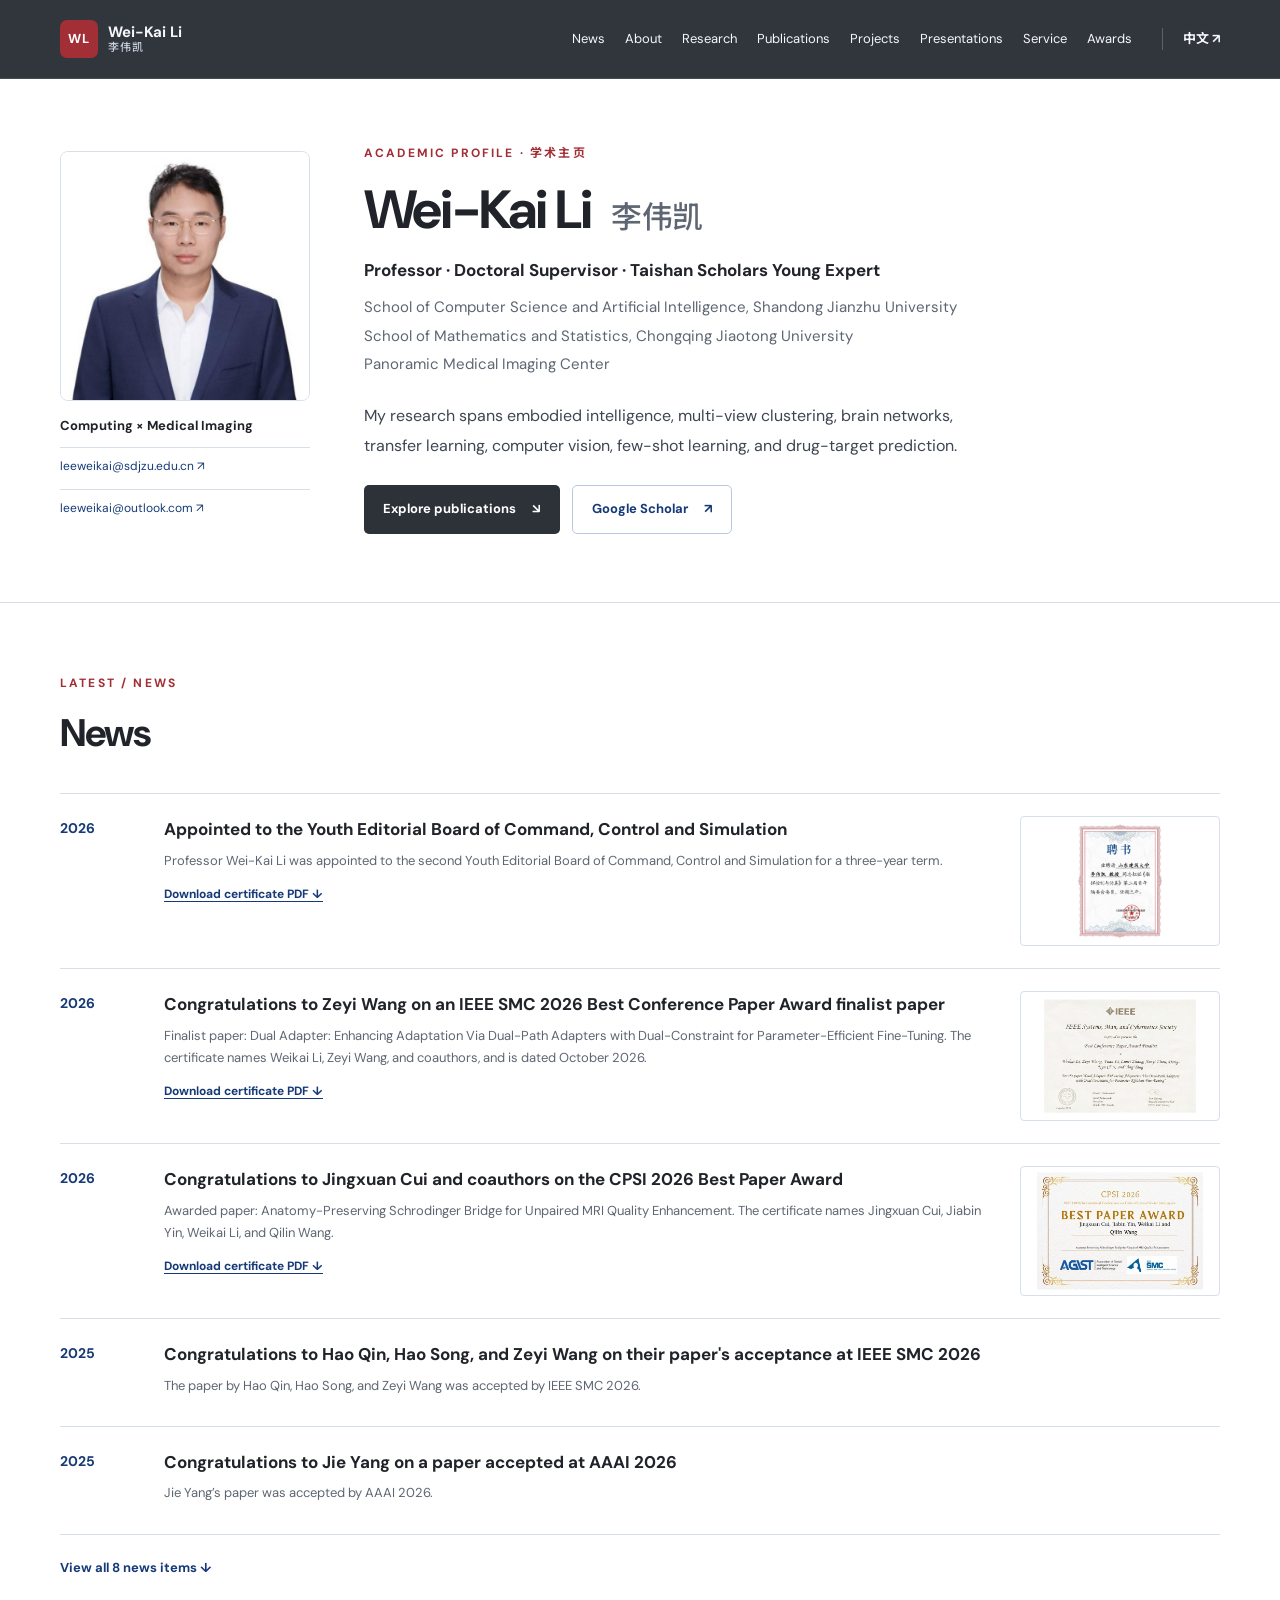
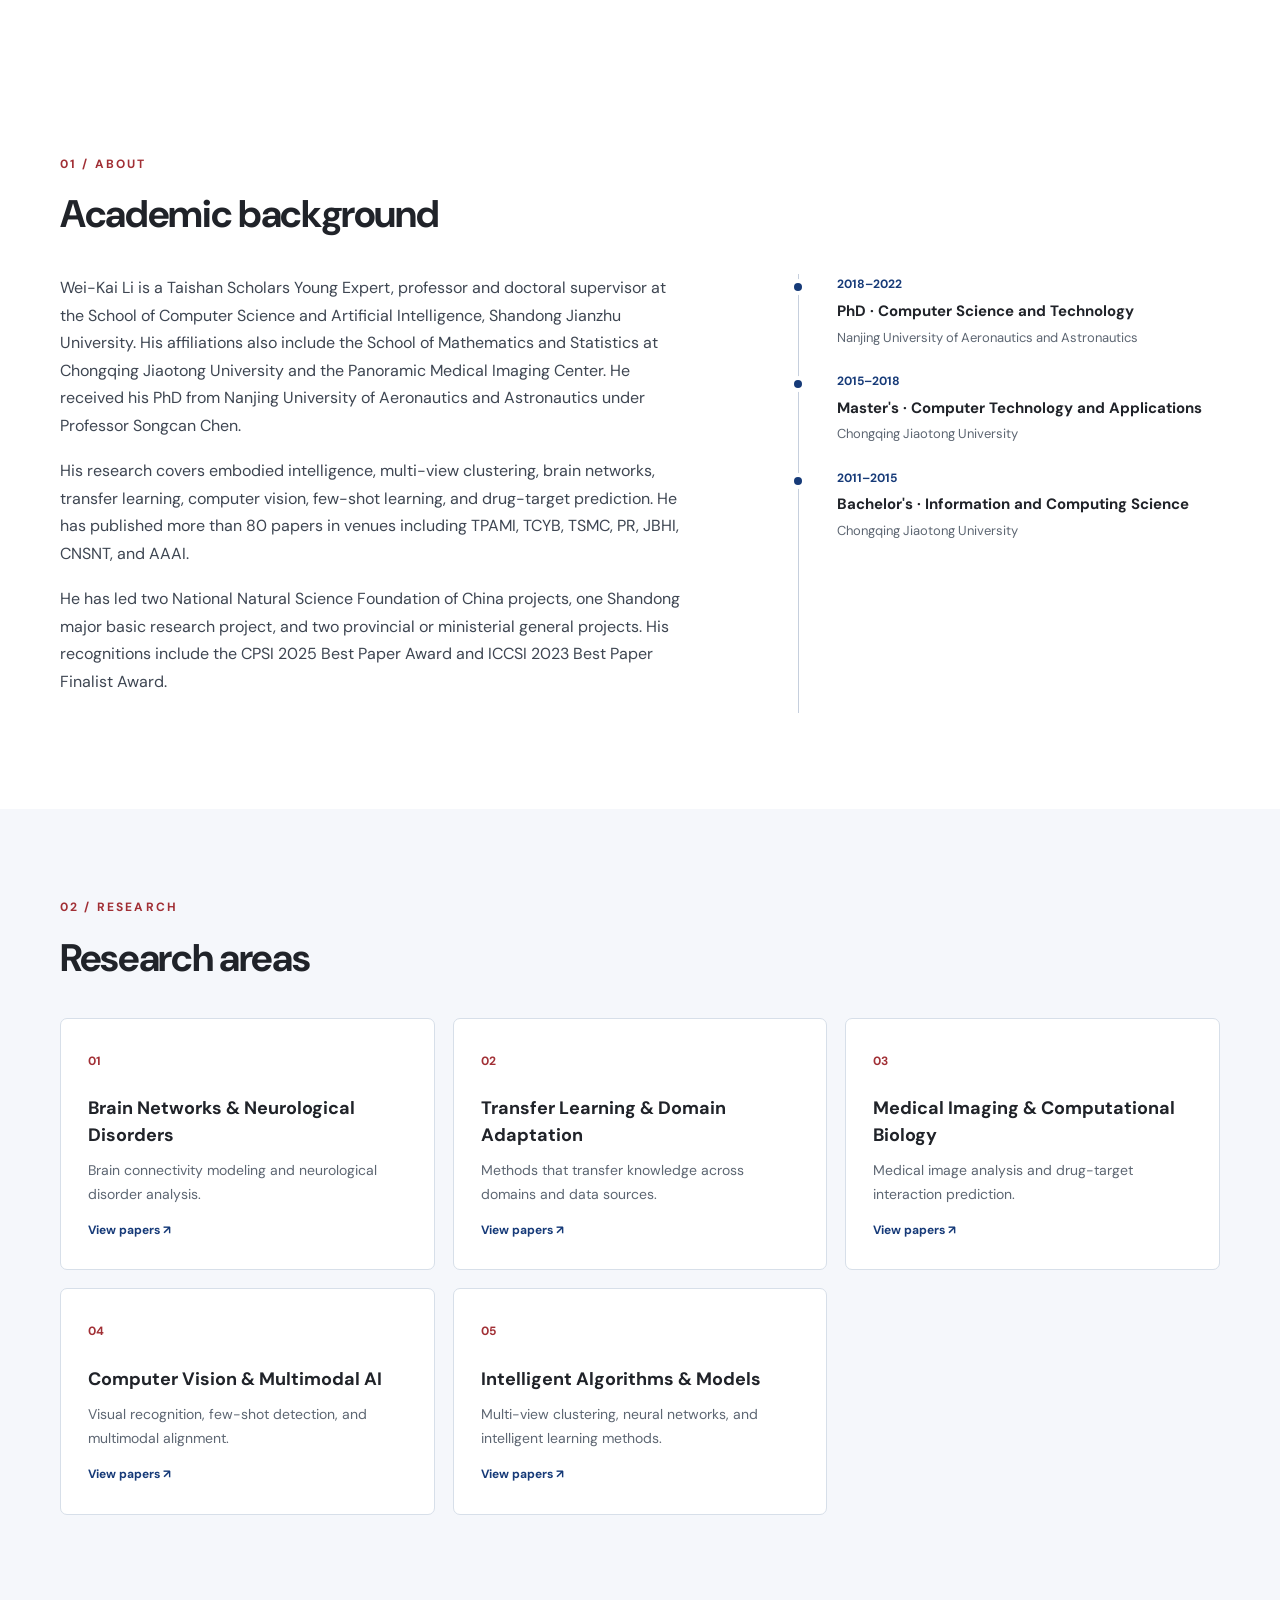
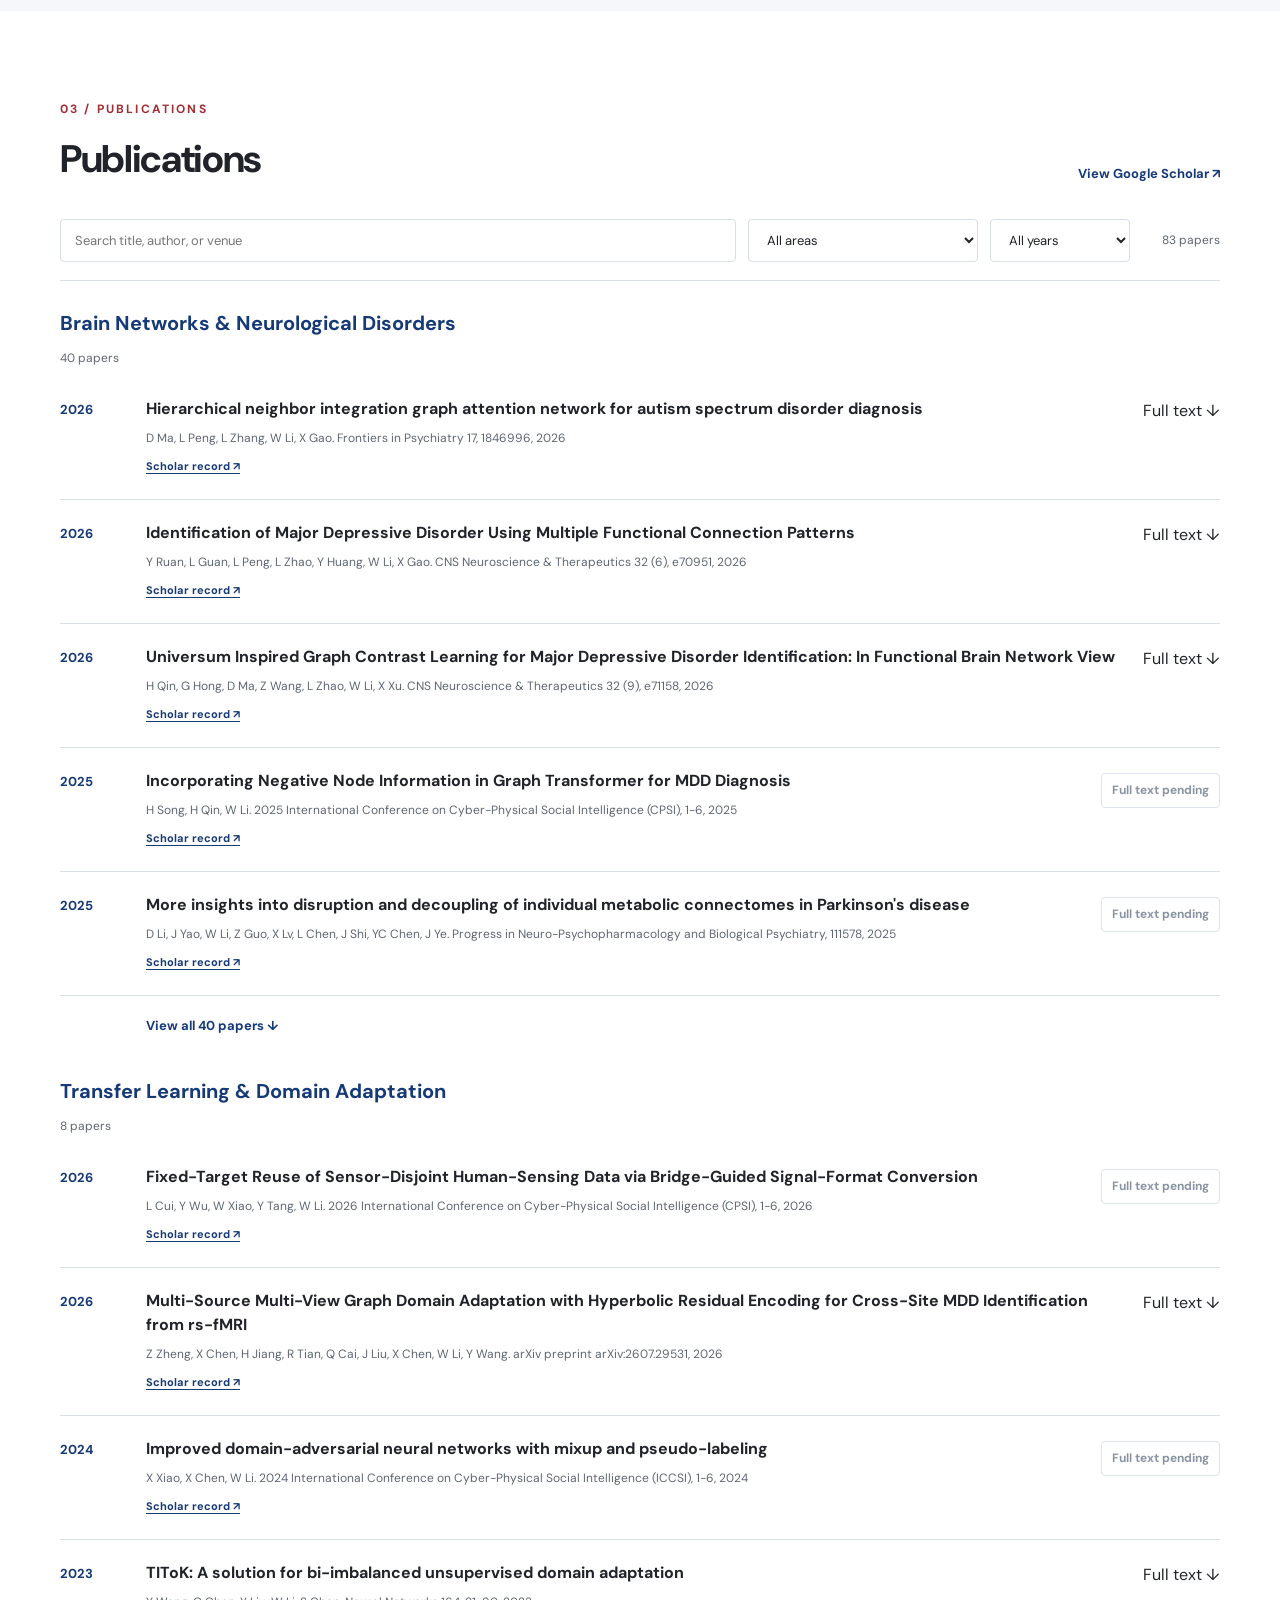
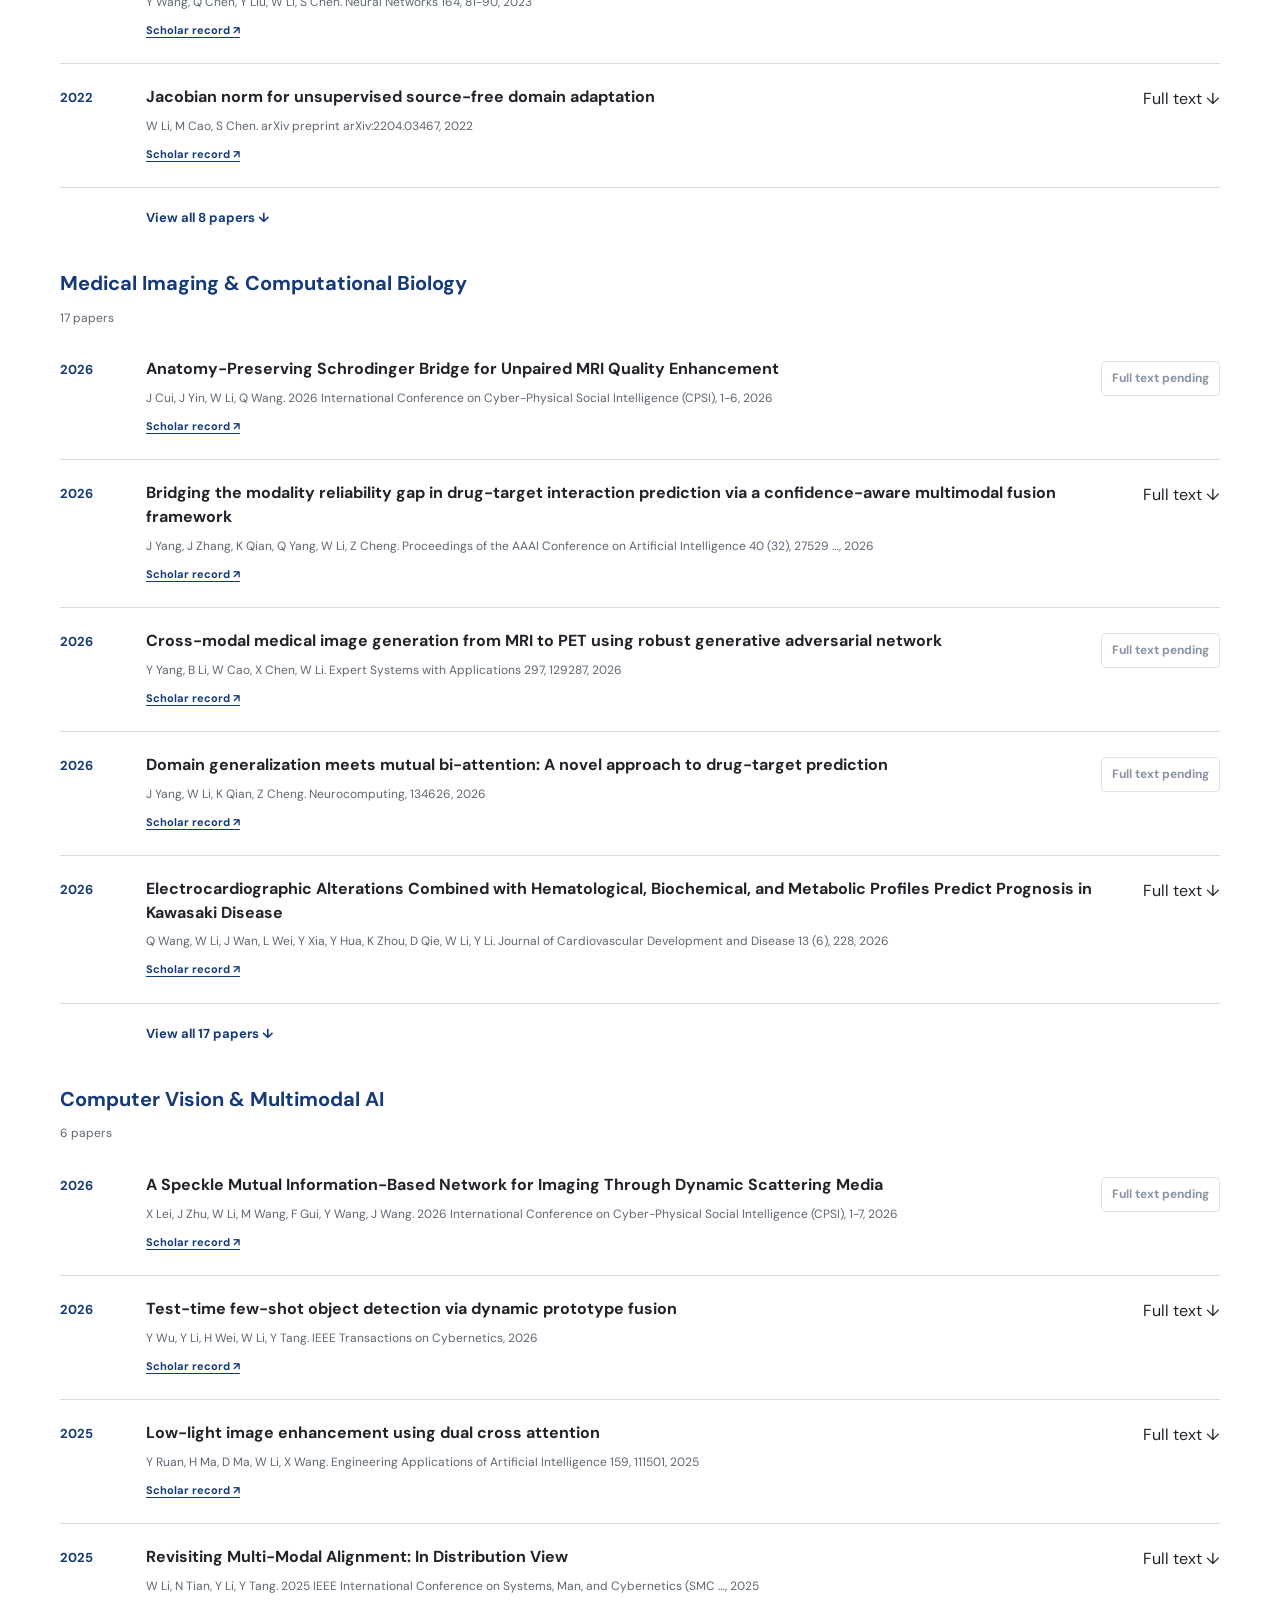
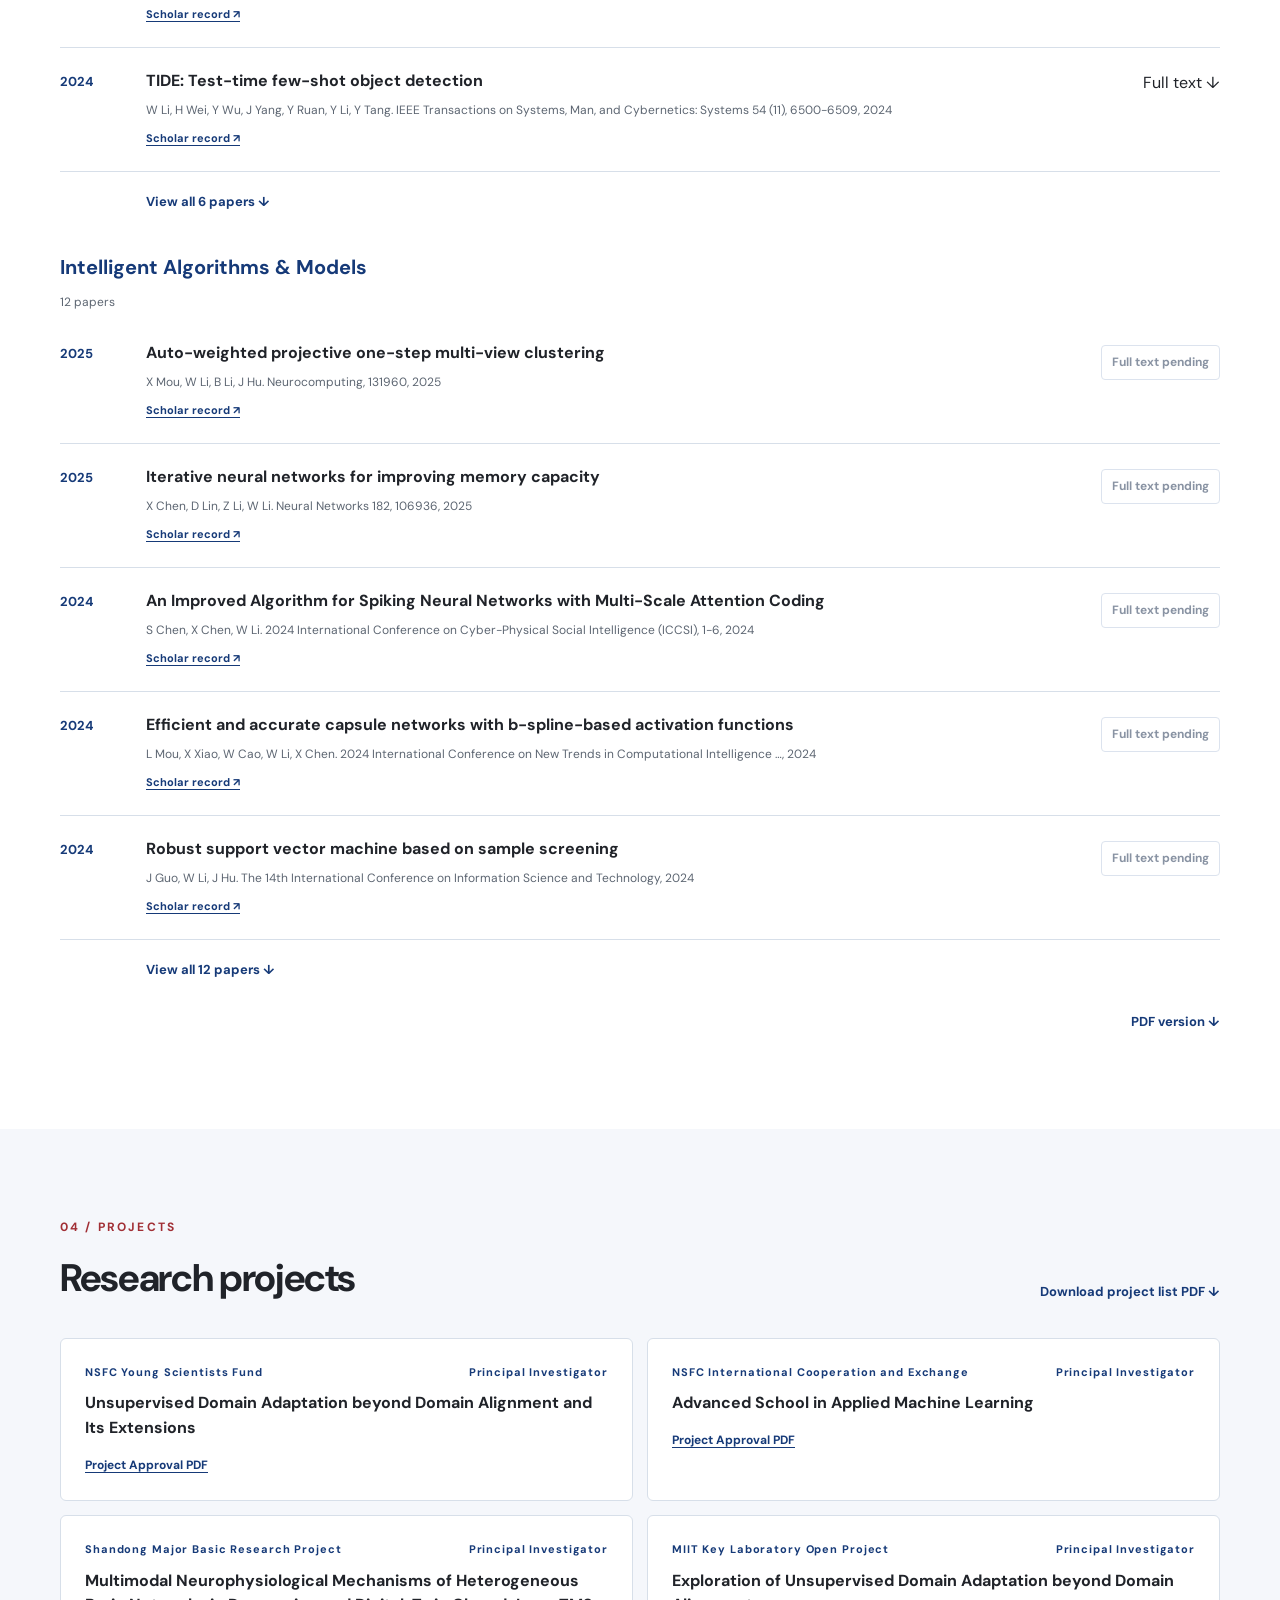
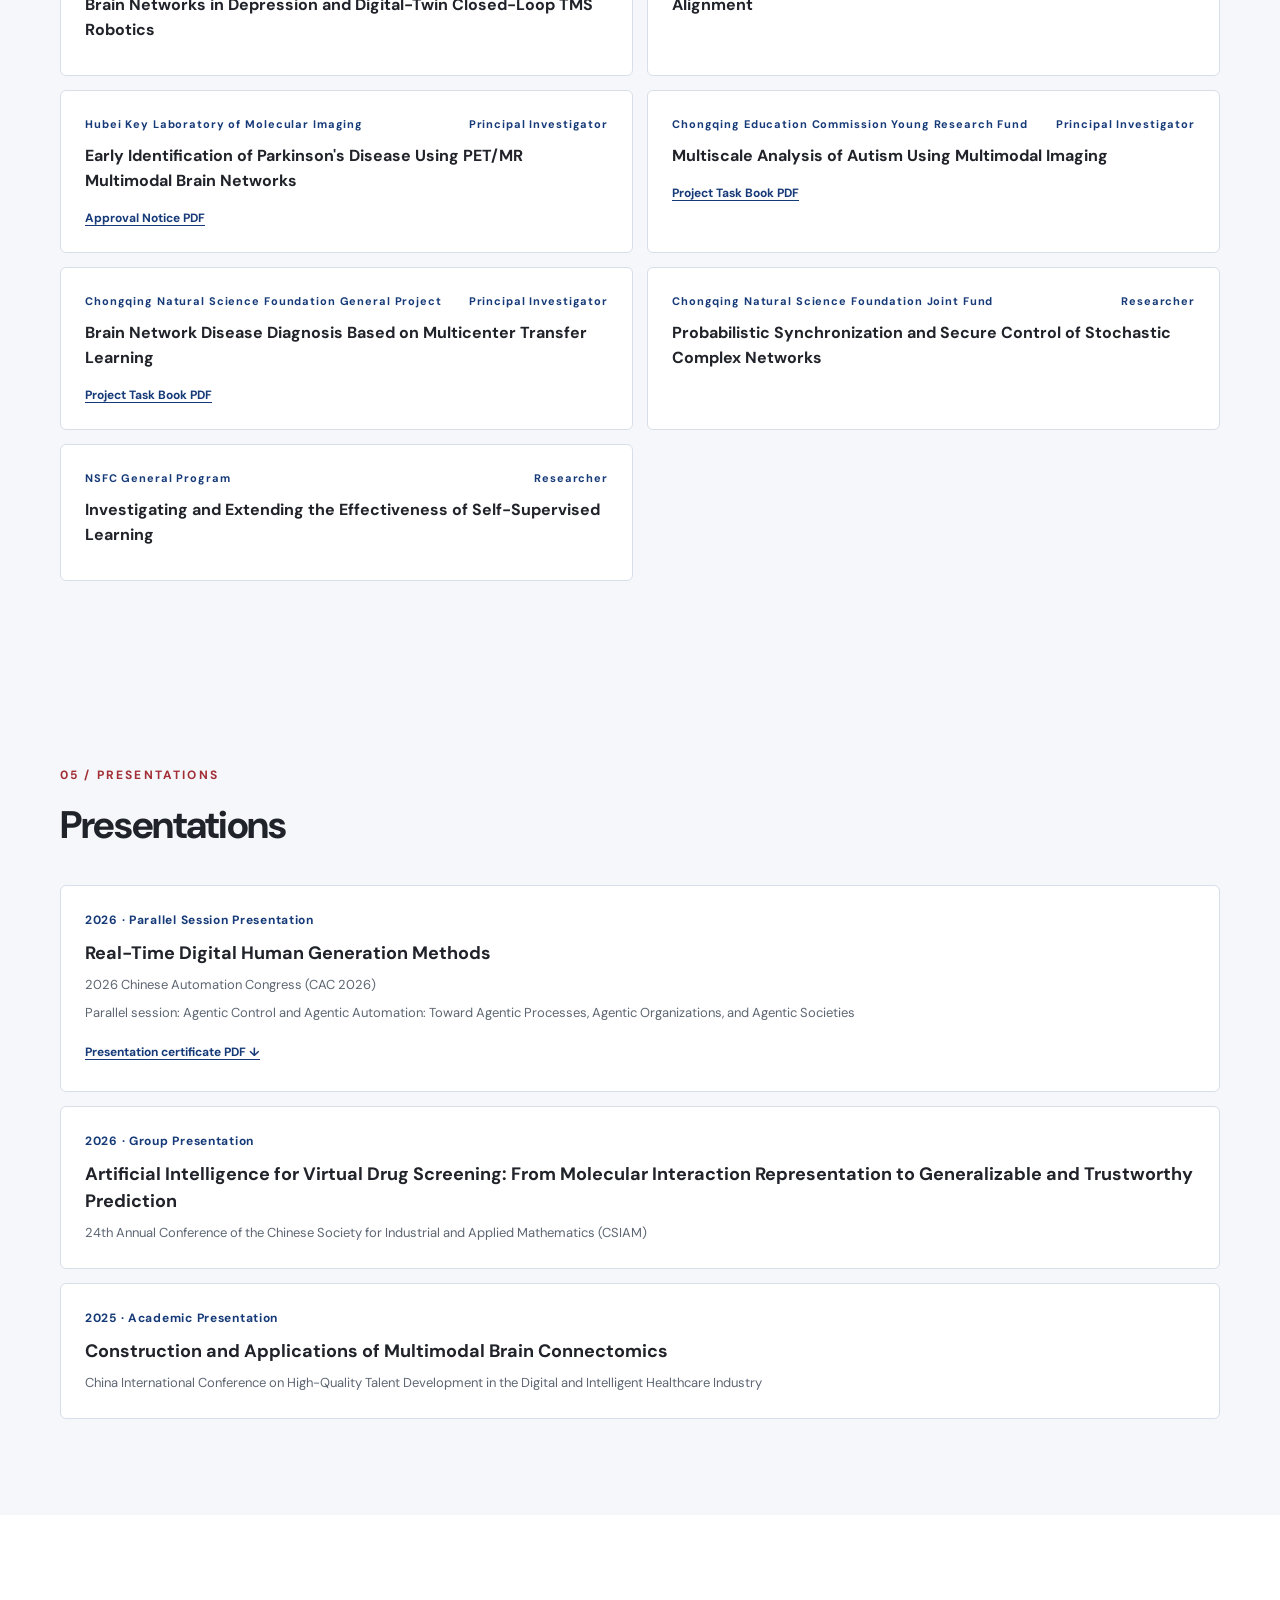
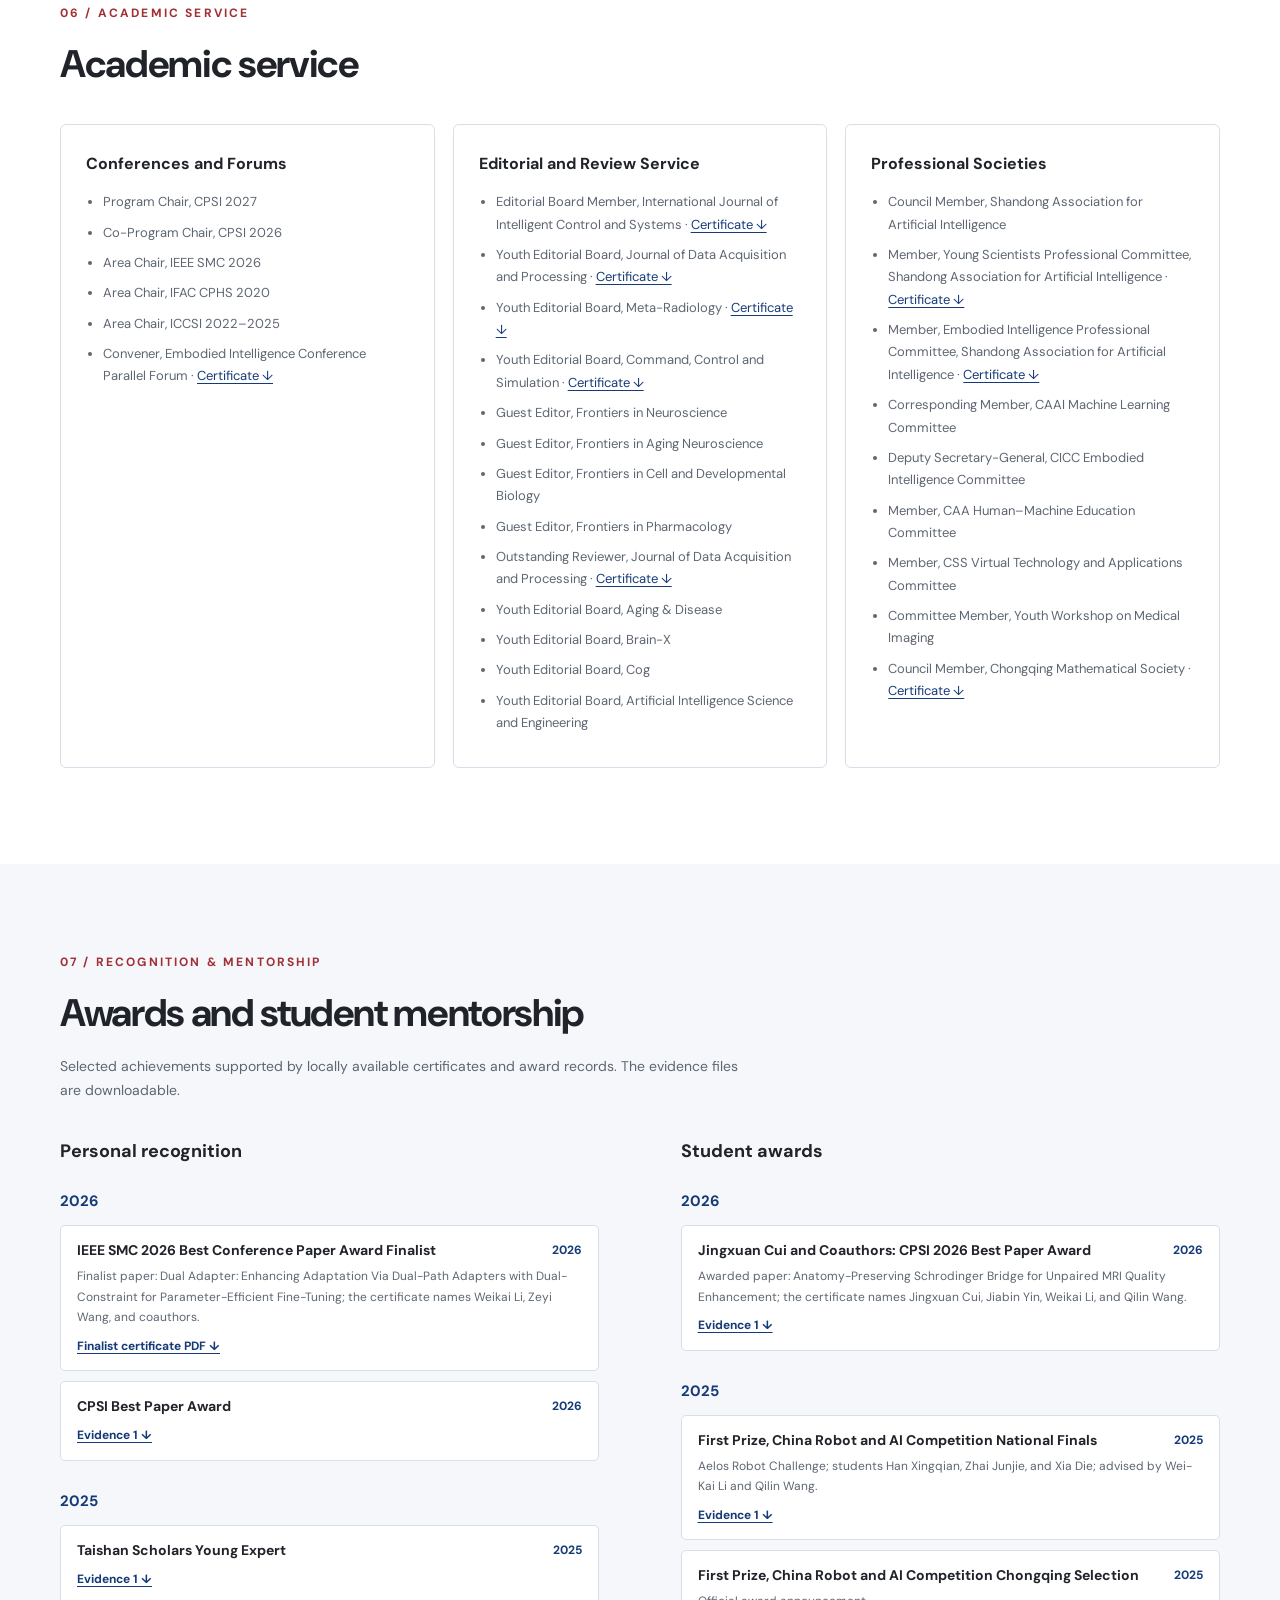
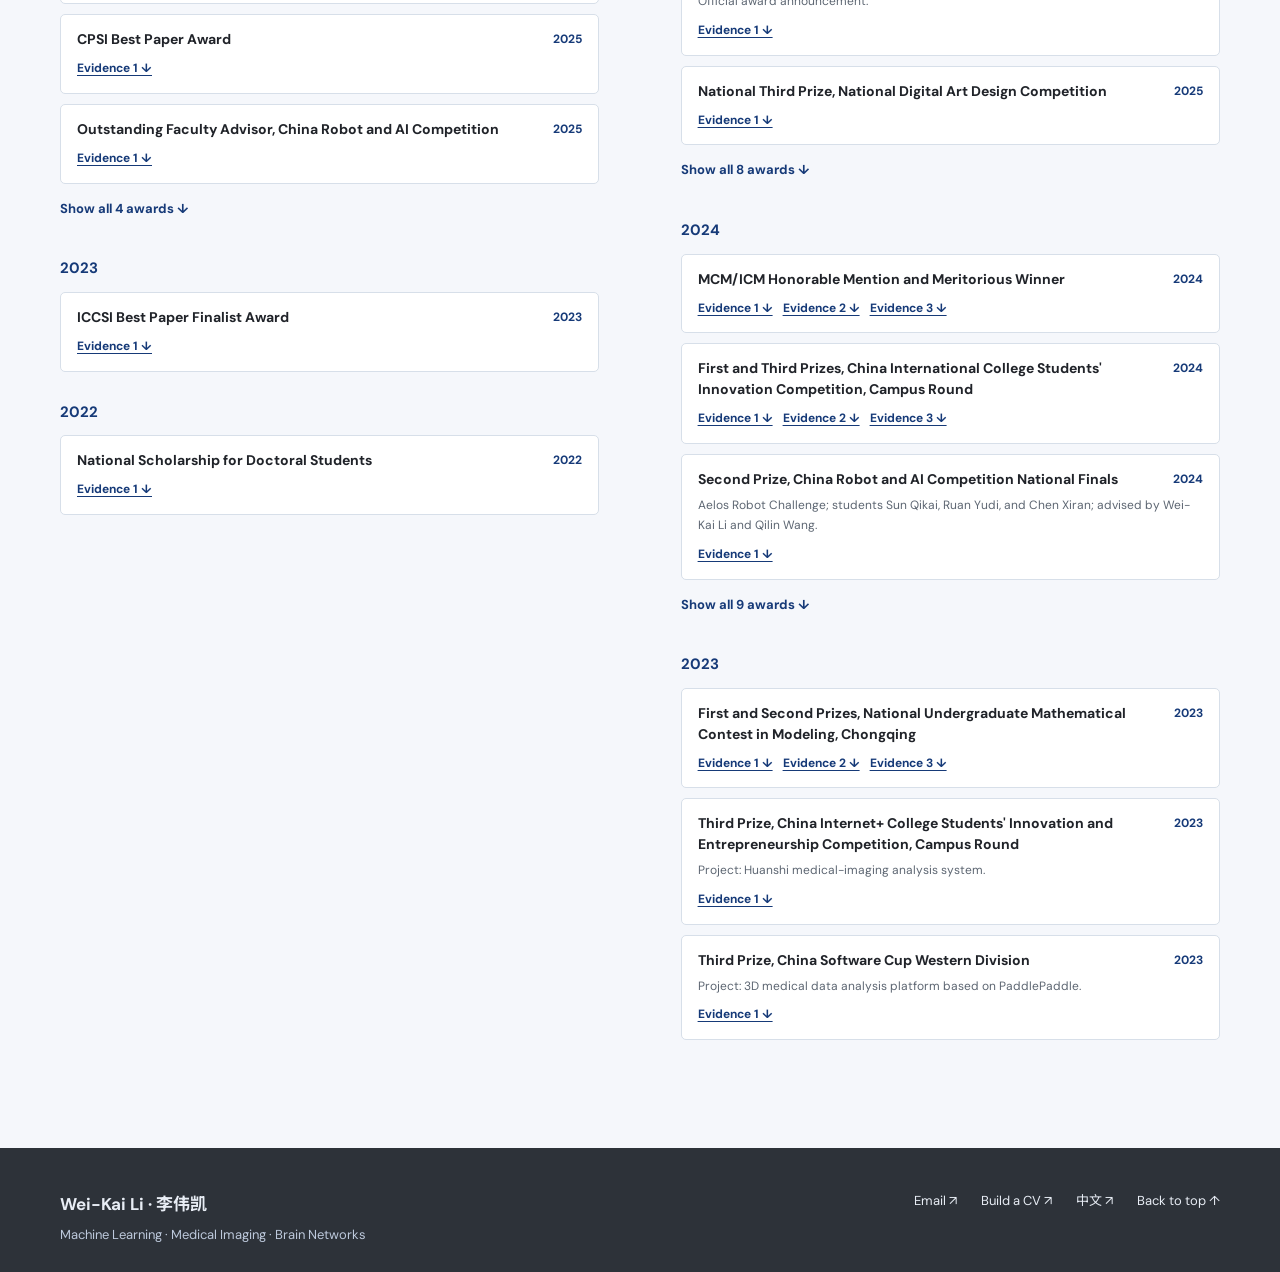
==== commit fa5ecbfc: "Add optional news images and certificate thumbnails" ====
--- a/index.html
+++ b/index.html
@@ -6,7 +6,7 @@
   <meta name="description" content="Academic homepage of Professor Wei-Kai Li: research, publications, projects, academic service, awards, and student mentorship.">
   <meta name="theme-color" content="#2d3239">
   <title>Wei-Kai Li | Academic Homepage</title>
-  <link rel="stylesheet" href="styles.css?v=20261117a">
+  <link rel="stylesheet" href="styles.css?v=20261118a">
 </head>
 <body>
   <a class="skip-link" href="#main">Skip to content</a>
@@ -23,6 +23,6 @@
     <section class="section section-tint" id="awards"><div class="shell"><div class="section-heading"><p class="eyebrow">07 / RECOGNITION & MENTORSHIP</p><h2>Awards and student mentorship</h2><p class="section-intro">Selected achievements supported by locally available certificates and award records. The evidence files are downloadable.</p></div><div class="awards-columns"><div><h3 class="subheading">Personal recognition</h3><div class="award-list" id="personal-awards"></div></div><div><h3 class="subheading">Student awards</h3><div class="award-list" id="student-awards"></div></div></div></div></section>
   </main>
   <footer class="site-footer"><div class="shell footer-inner"><div><strong>Wei-Kai Li · 李伟凯</strong><p>Machine Learning · Medical Imaging · Brain Networks</p></div><div><a href="mailto:leeweikai@sdjzu.edu.cn">Email ↗</a><a href="cv-builder/?lang=en">Build a CV ↗</a><a href="cn/">中文 ↗</a><a href="#top">Back to top ↑</a></div></div></footer>
-  <script src="data.js?v=20261104a"></script><script src="app.js?v=20261101b"></script>
+  <script src="data.js?v=20261118a"></script><script src="app.js?v=20261118a"></script>
 </body>
 </html>
--- a/styles.css
+++ b/styles.css
@@ -12,6 +12,14 @@
 @media(prefers-reduced-motion:reduce){html{scroll-behavior:auto}.button{transition:none}}
 .news-section{padding-top:70px;padding-bottom:75px}.news-list{border-top:1px solid var(--line)}.news-item{display:grid;grid-template-columns:80px minmax(0,1fr);gap:24px;padding:22px 0;border-bottom:1px solid var(--line)}.news-year{color:var(--blue);font-size:14px;font-weight:700}.news-item h3{margin:0;font-size:17px;line-height:1.55}.news-item p{max-width:900px;margin:7px 0;color:var(--muted);font-size:13px}.news-item a{display:inline-block;color:var(--blue);font-size:12px;font-weight:700;text-decoration:underline;text-underline-offset:3px}@media(max-width:760px){.news-item{grid-template-columns:55px minmax(0,1fr);gap:12px}}
 .news-item[hidden]{display:none}.news-toggle{display:block;min-height:44px;margin:12px 0 0;padding:4px 0;border:0;background:none;color:var(--blue);font:inherit;font-size:13px;font-weight:700;text-align:left;cursor:pointer}.news-toggle:hover{text-decoration:underline;text-underline-offset:3px}
+.news-item-with-image{grid-template-columns:80px minmax(0,1fr) 200px;align-items:start}
+.news-body{min-width:0}
+.news-item .news-image{display:block;width:200px;height:130px;padding:5px;border:1px solid var(--line);border-radius:4px;background:#fff;transition:border-color .15s}
+.news-image img{display:block;width:100%;height:100%;object-fit:contain}
+.news-item .news-image:hover{border-color:var(--blue)}
+.news-item .news-image:focus-visible{outline:2px solid var(--blue);outline-offset:3px}
+@media(max-width:1000px) and (min-width:761px){.news-item-with-image{grid-template-columns:55px minmax(0,1fr) 160px;gap:18px}.news-item .news-image{width:160px;height:110px}}
+@media(max-width:760px){.news-item-with-image{grid-template-columns:55px minmax(0,1fr)}.news-item .news-image{grid-column:2;width:min(200px,100%);height:130px}}
 
 /* Academic CV layout: portrait, concise biography, and compact publication lists. */
 .hero{color:var(--ink);background:#fff;border-bottom:1px solid var(--line);scroll-margin-top:78px}
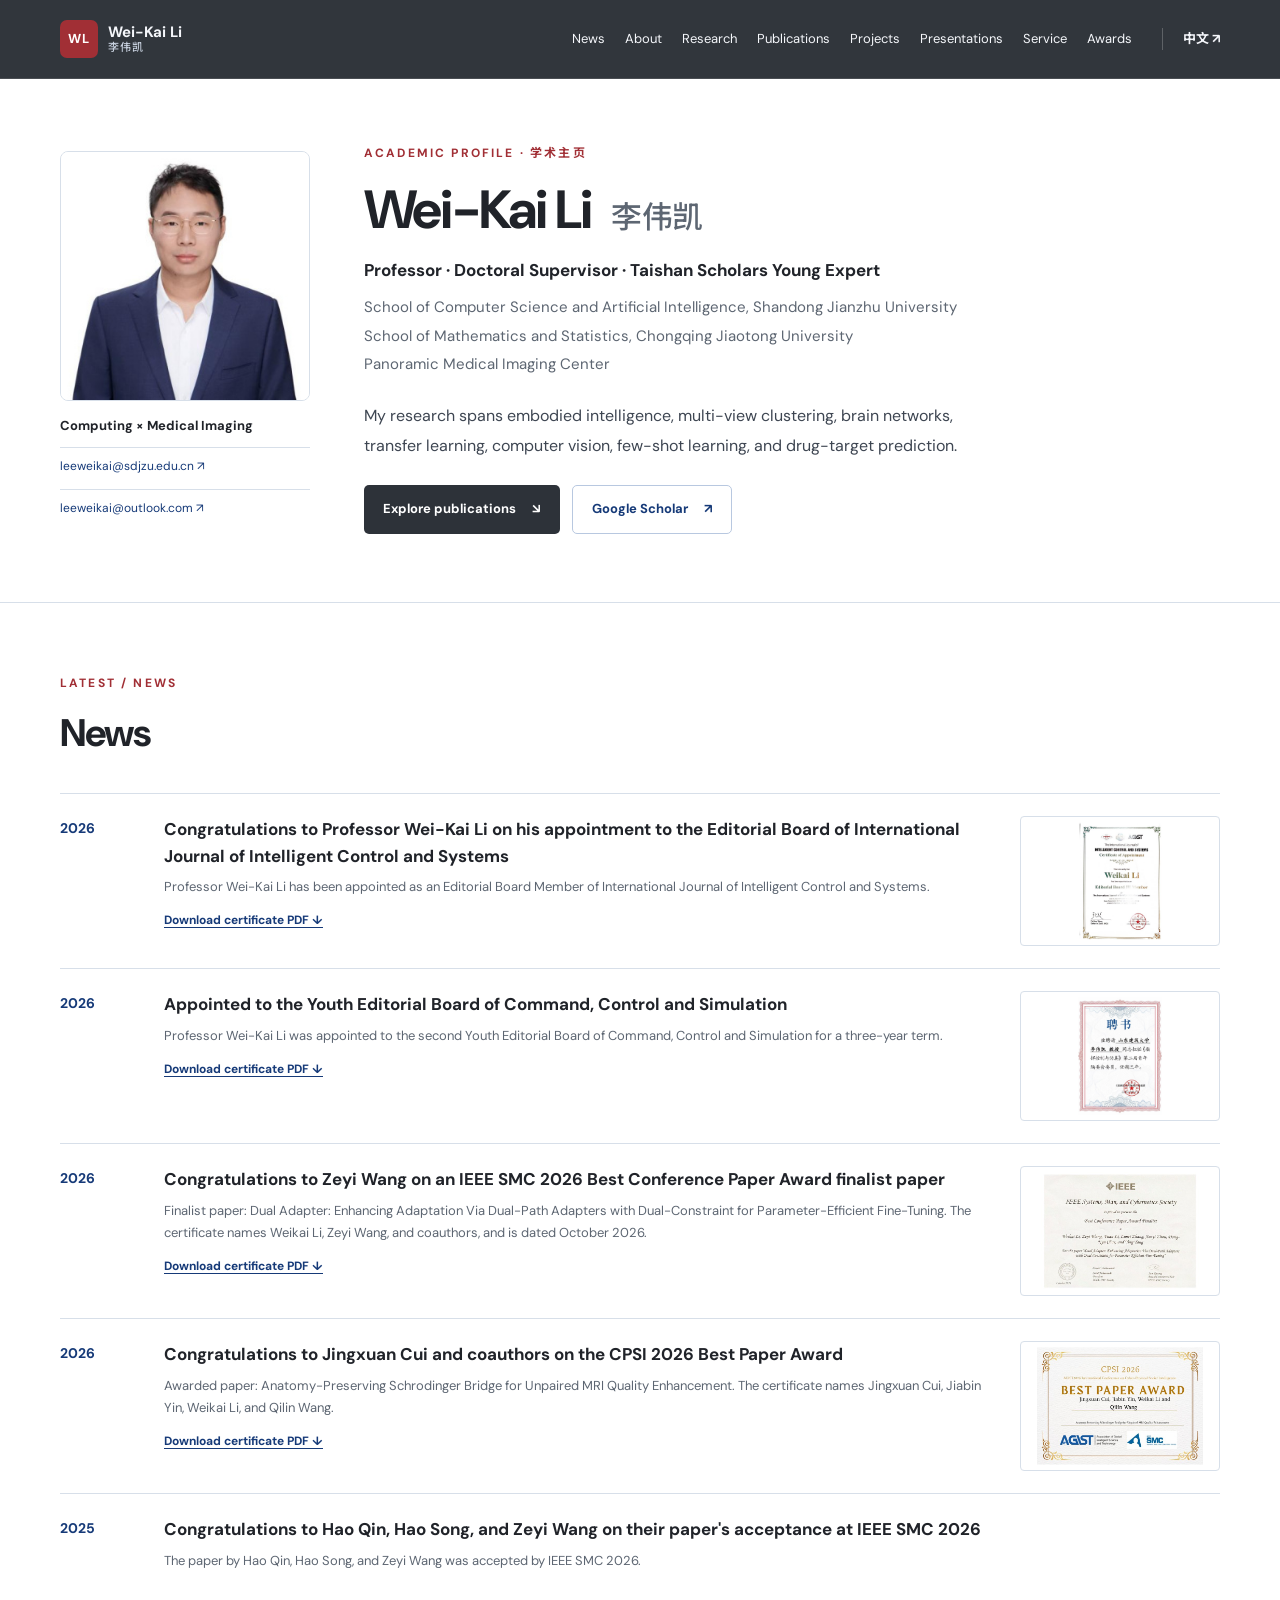
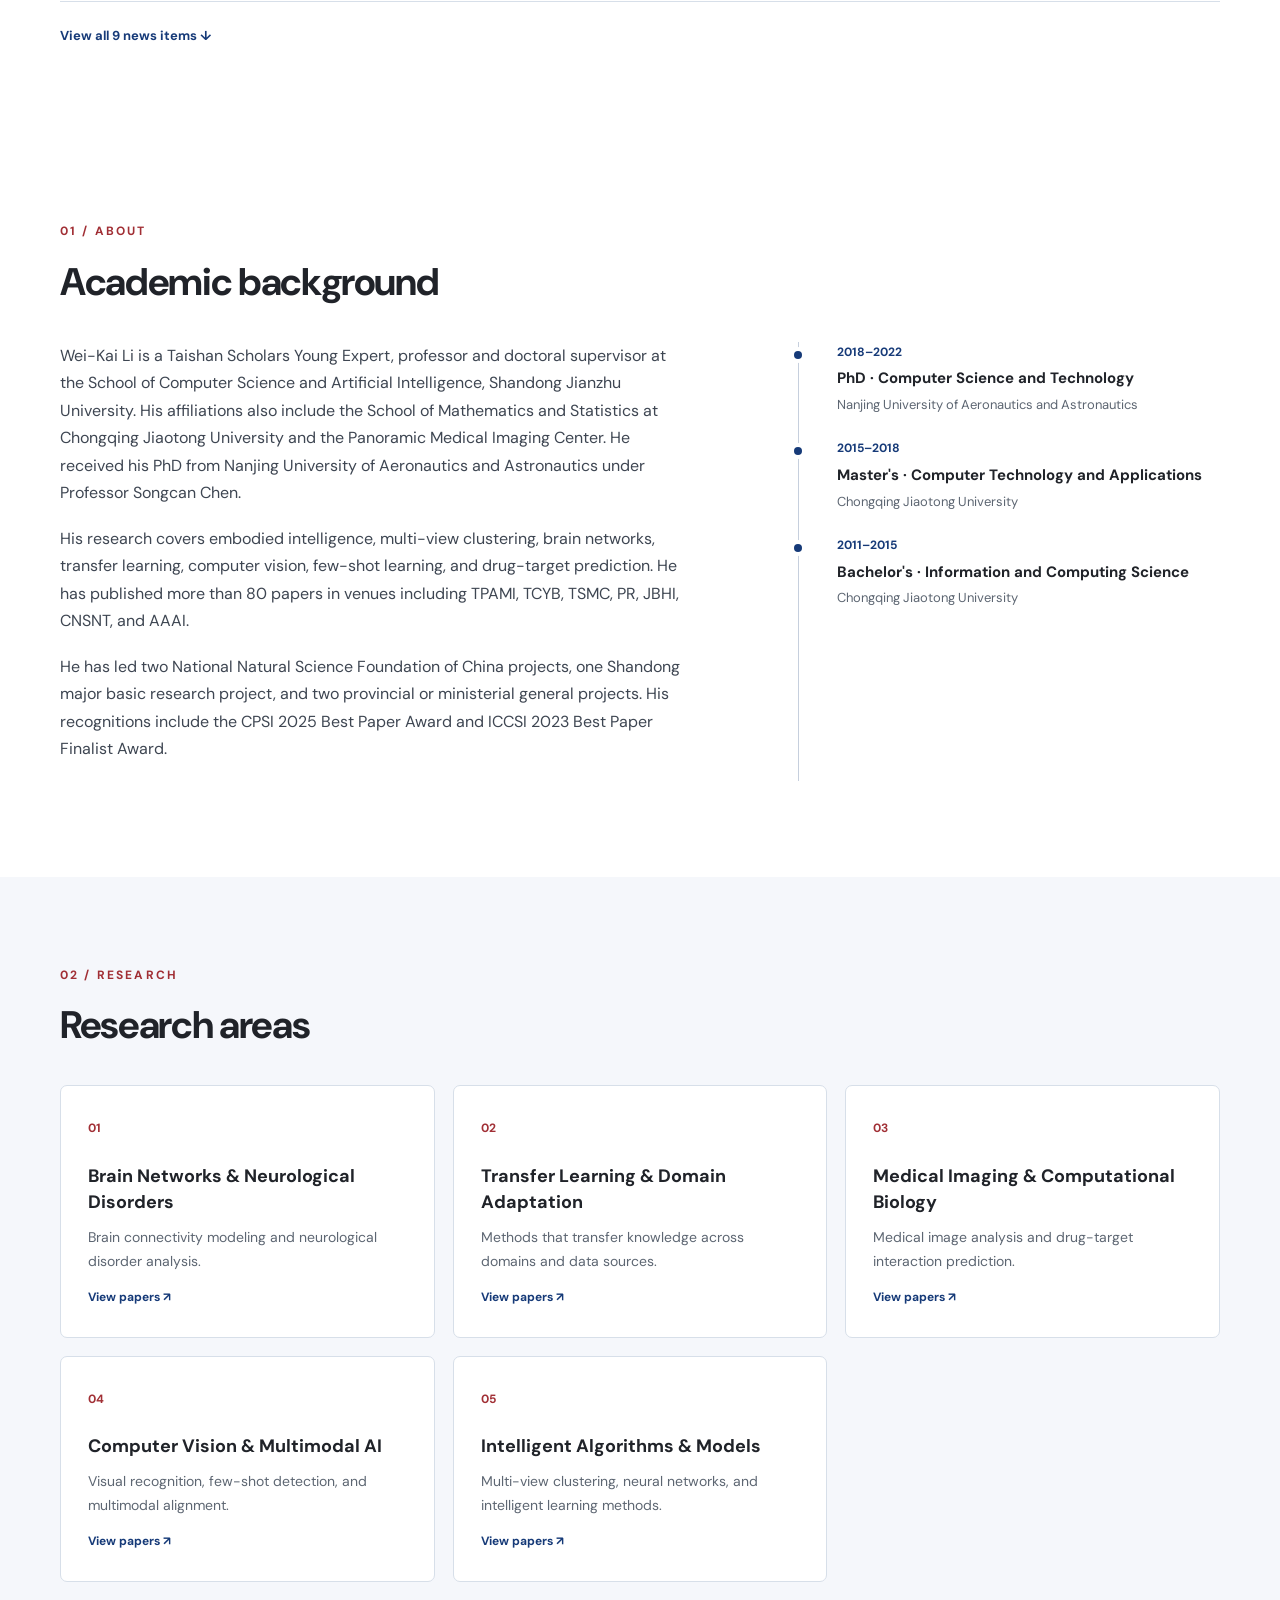
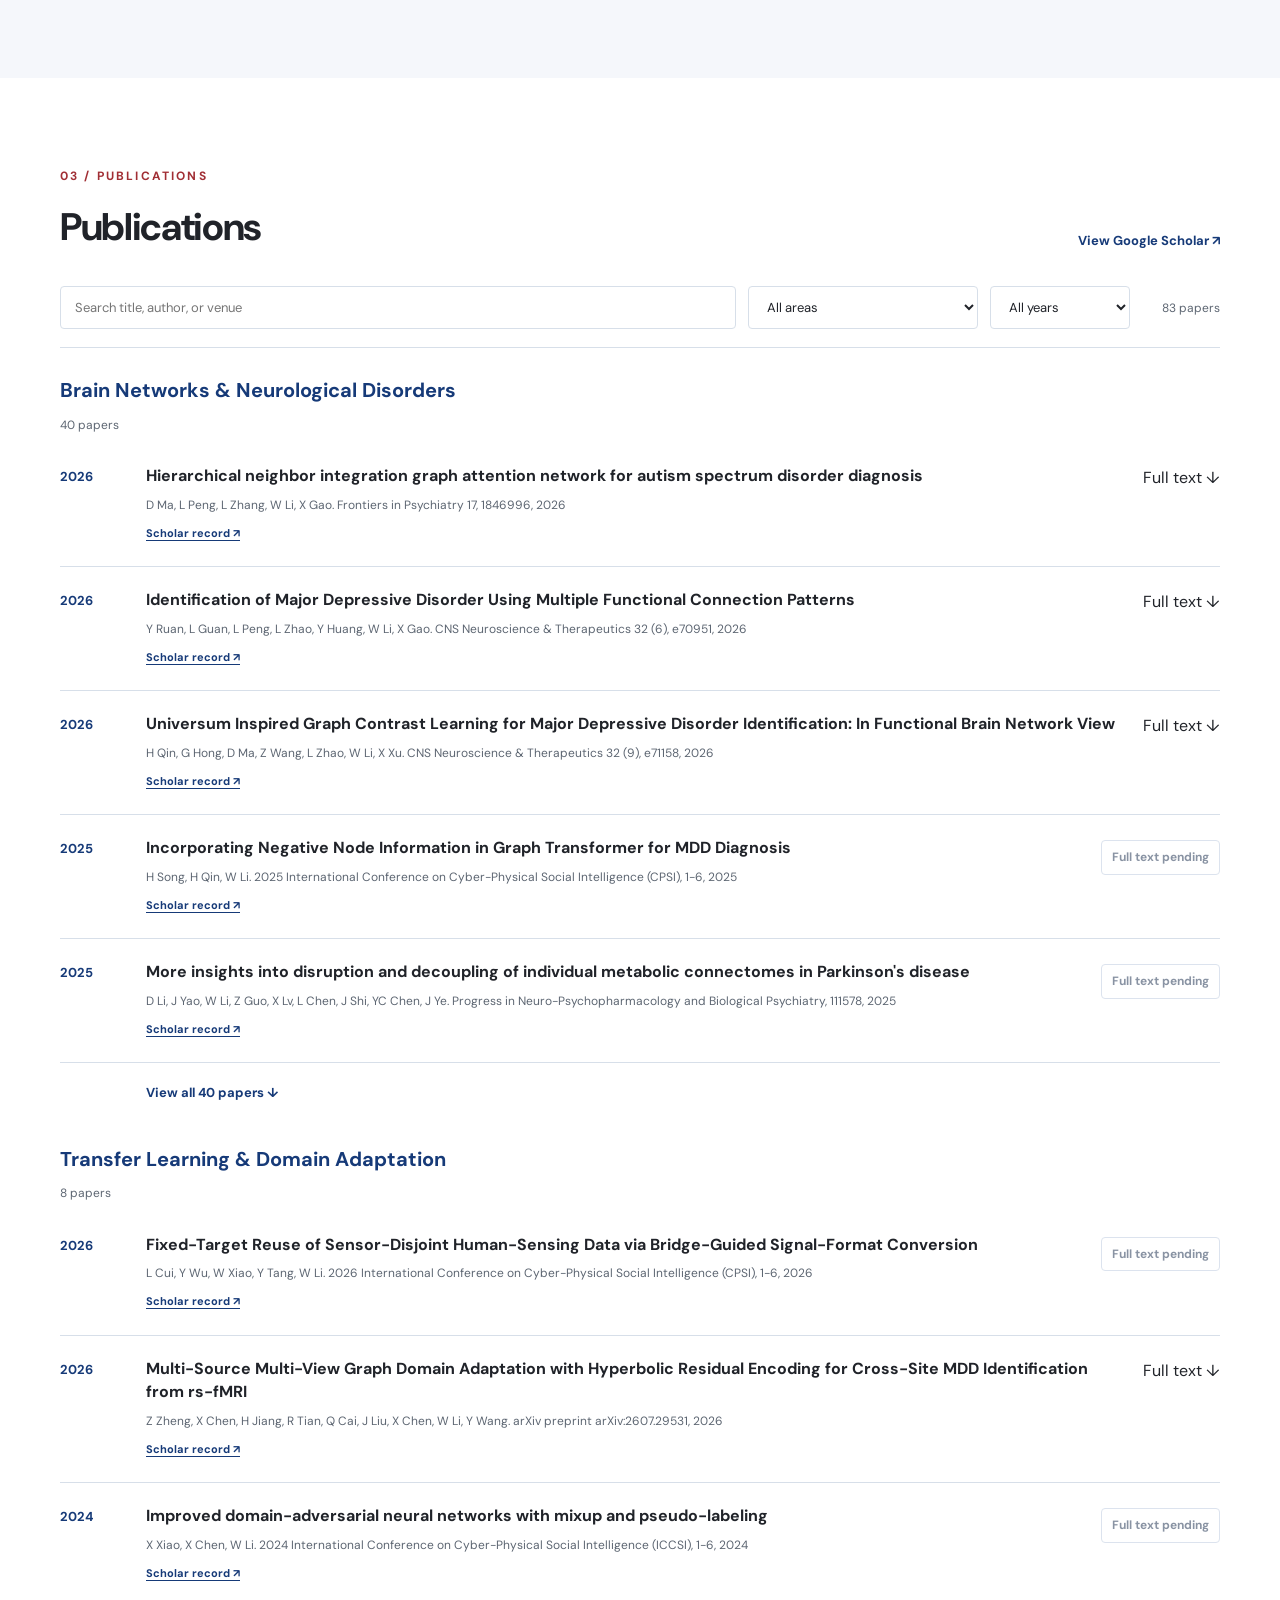
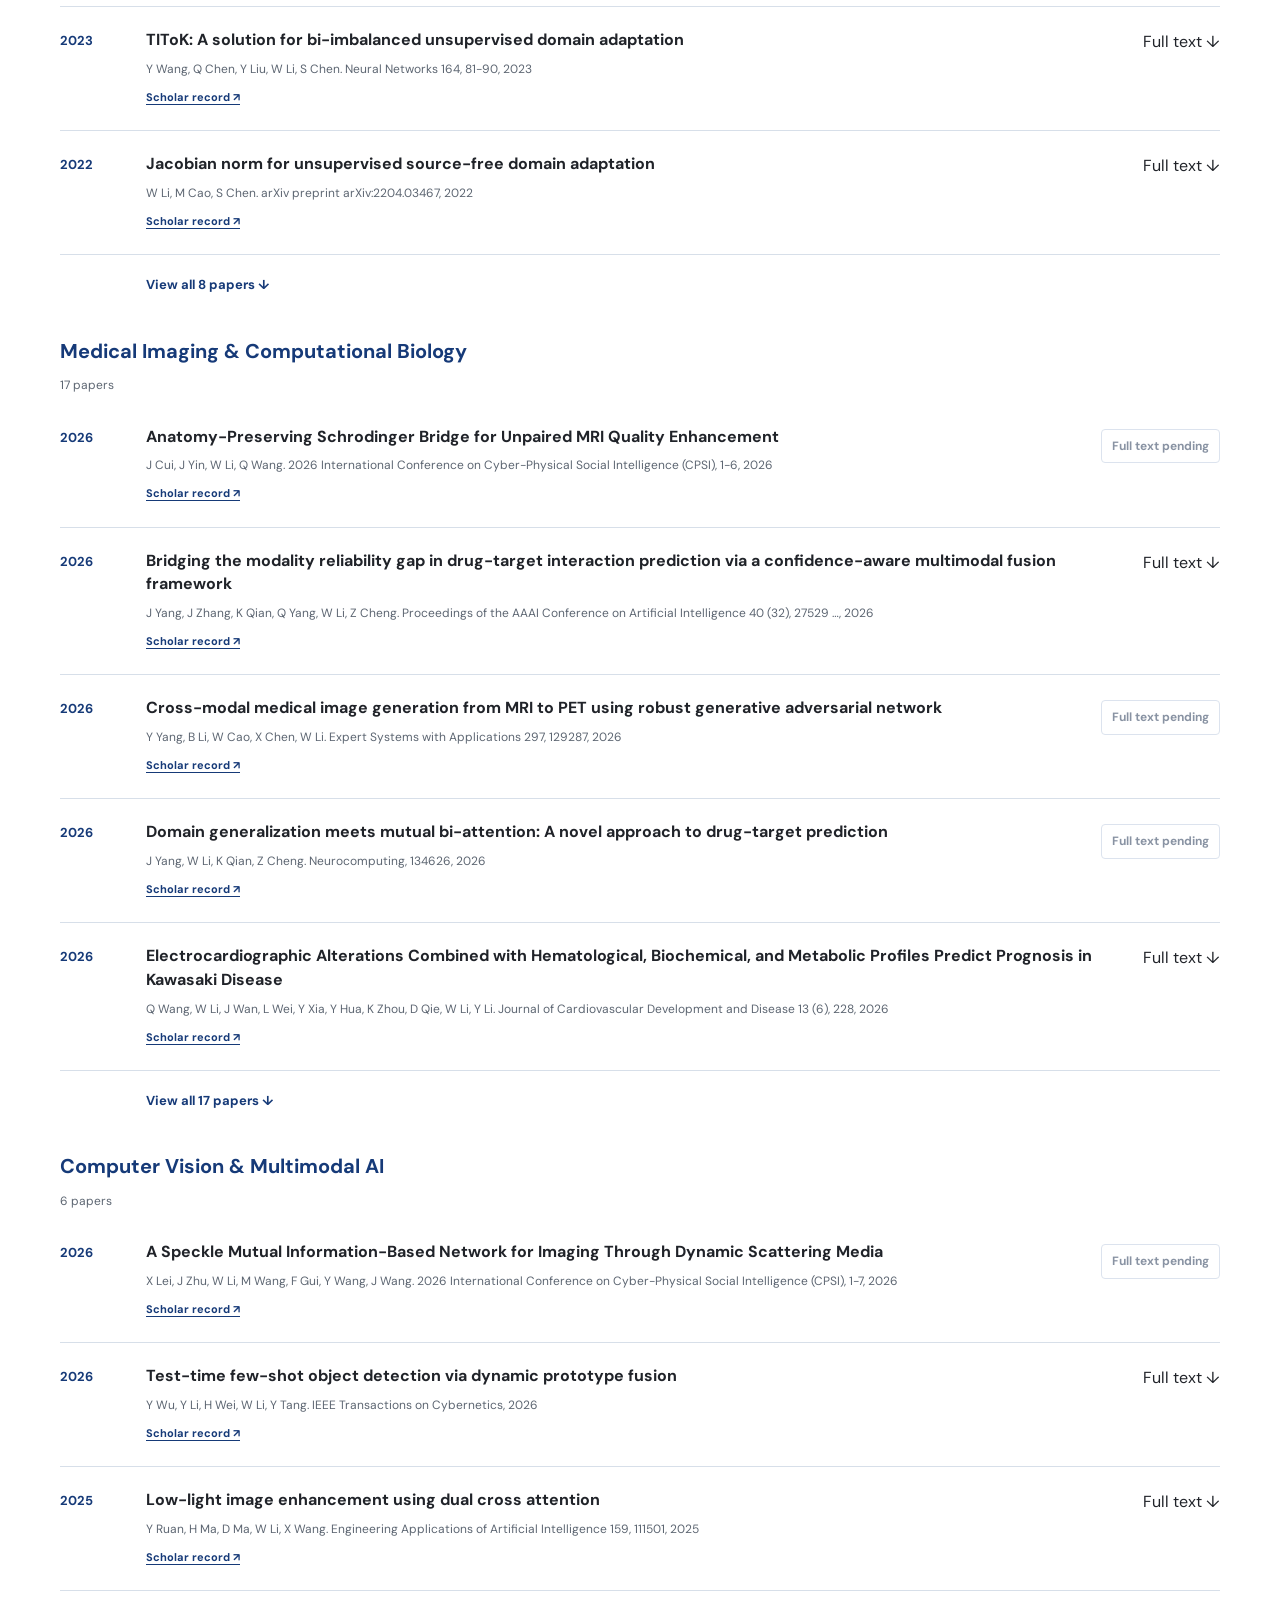
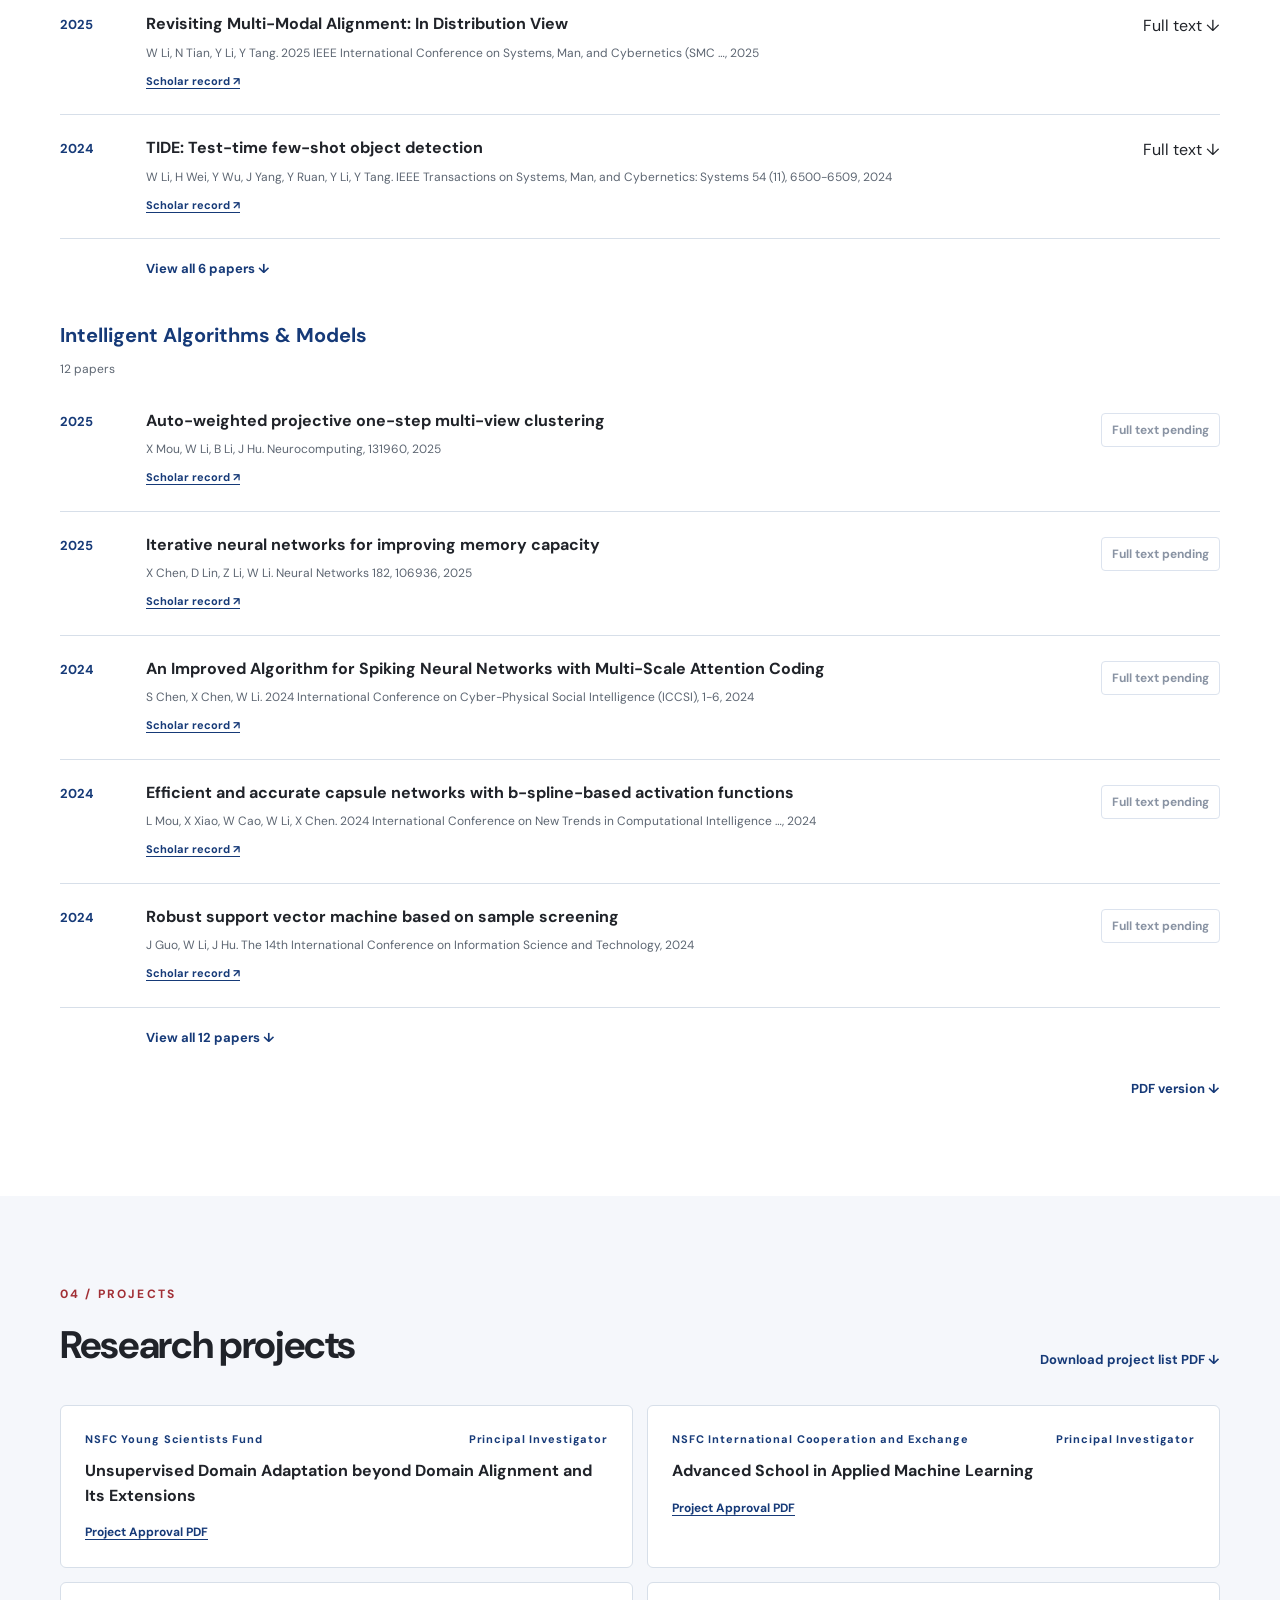
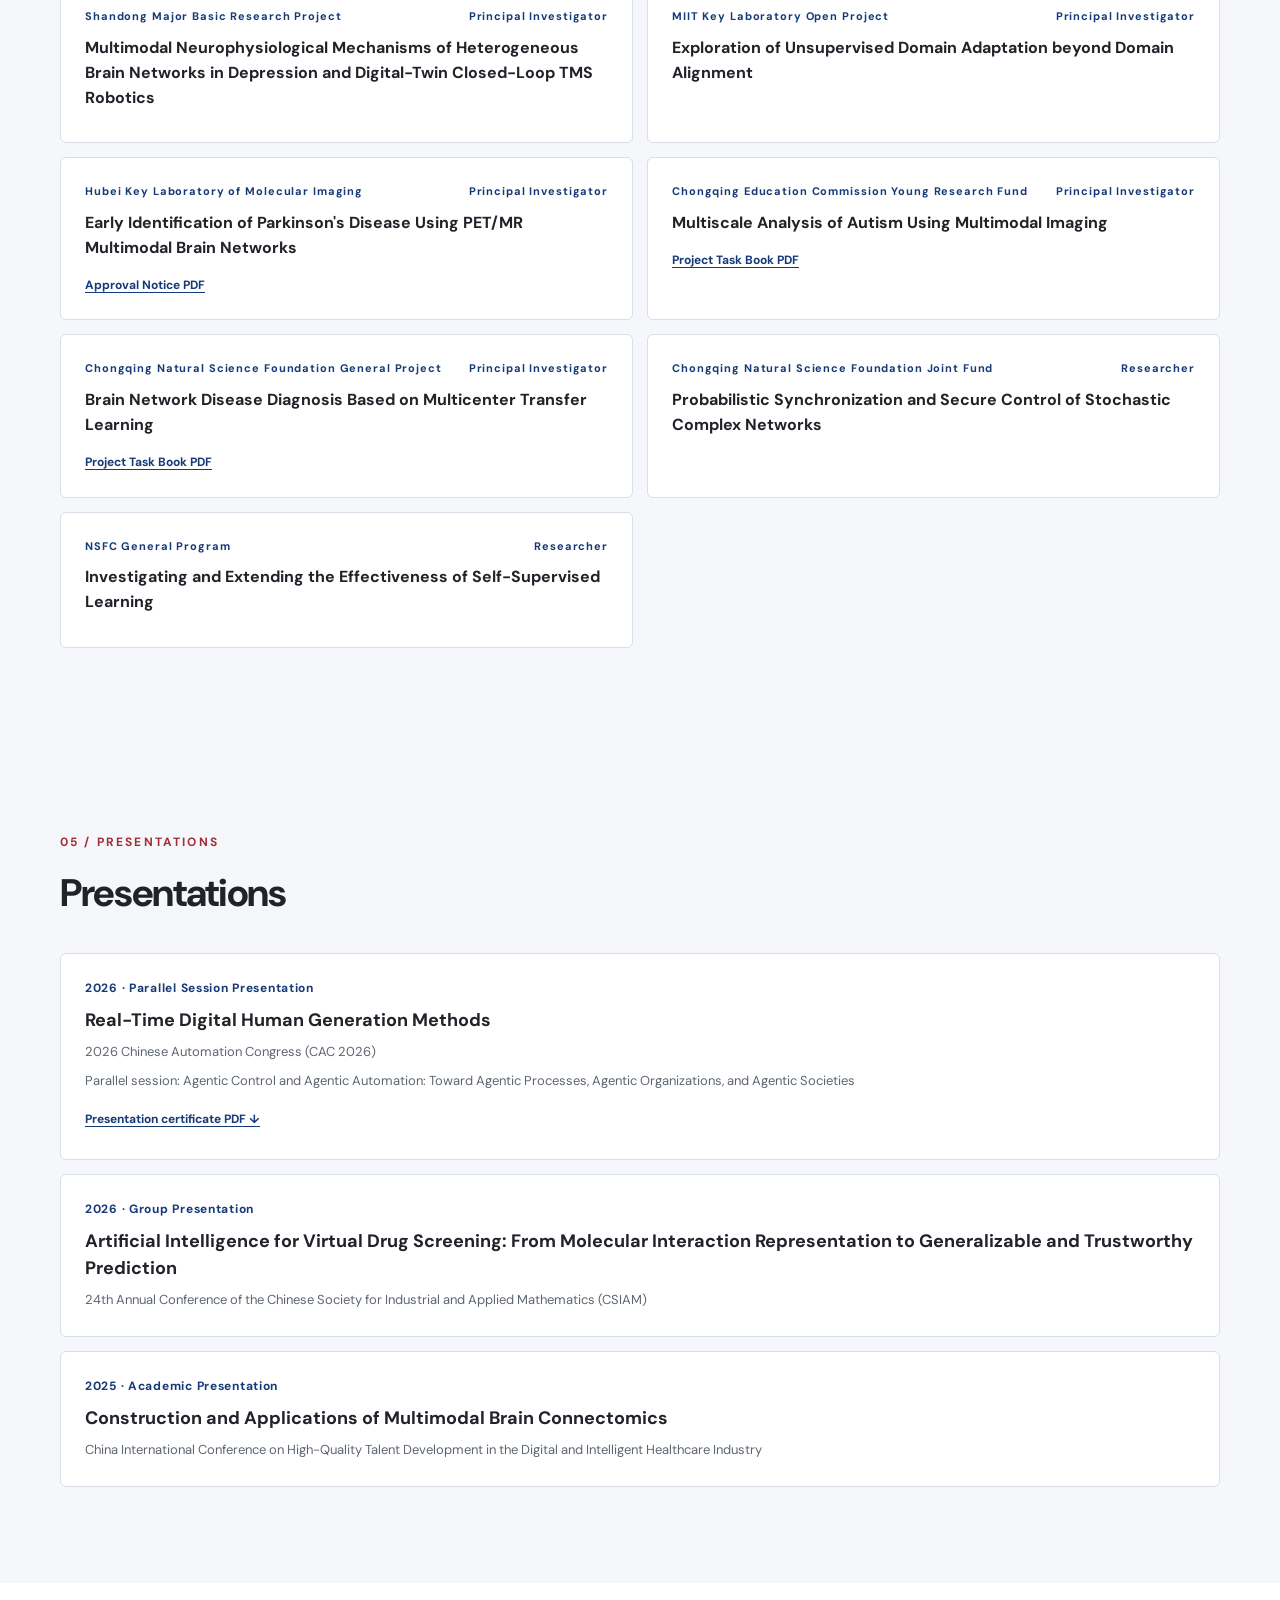
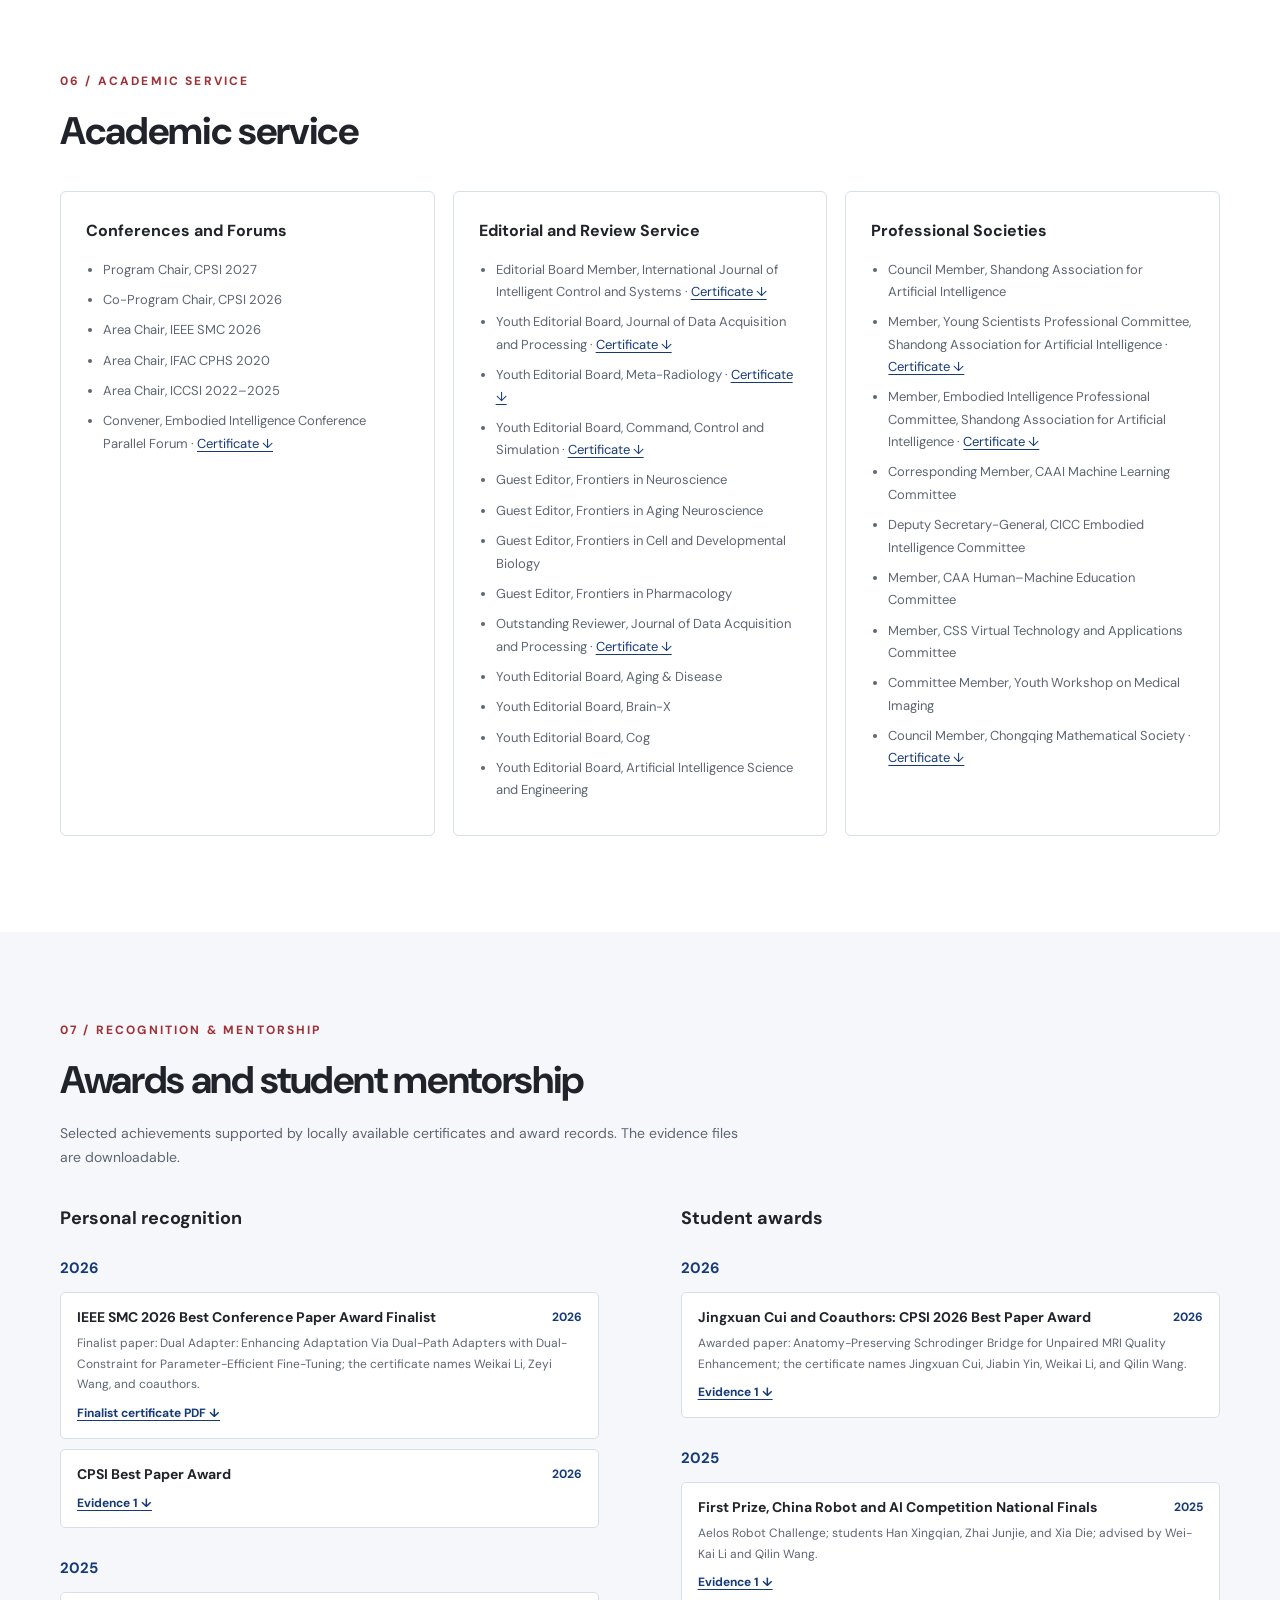
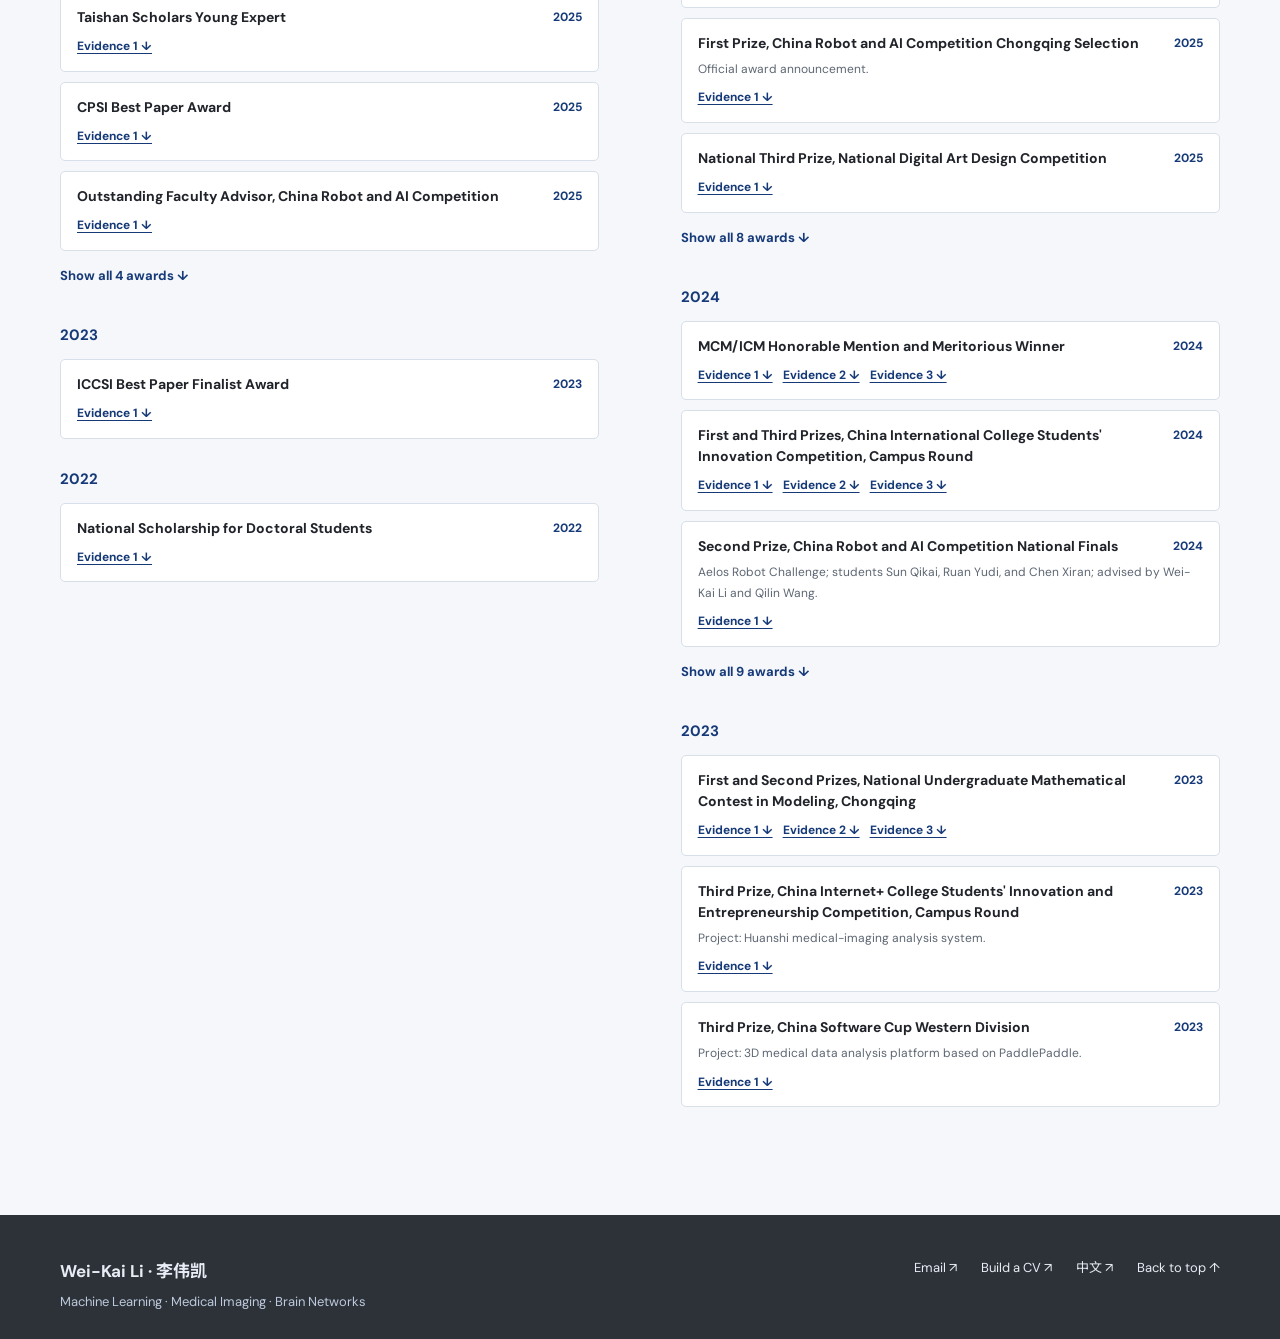
==== commit 0587a7b4: "Announce IJICS editorial board appointment in news" ====
--- a/index.html
+++ b/index.html
@@ -23,6 +23,6 @@
     <section class="section section-tint" id="awards"><div class="shell"><div class="section-heading"><p class="eyebrow">07 / RECOGNITION & MENTORSHIP</p><h2>Awards and student mentorship</h2><p class="section-intro">Selected achievements supported by locally available certificates and award records. The evidence files are downloadable.</p></div><div class="awards-columns"><div><h3 class="subheading">Personal recognition</h3><div class="award-list" id="personal-awards"></div></div><div><h3 class="subheading">Student awards</h3><div class="award-list" id="student-awards"></div></div></div></div></section>
   </main>
   <footer class="site-footer"><div class="shell footer-inner"><div><strong>Wei-Kai Li · 李伟凯</strong><p>Machine Learning · Medical Imaging · Brain Networks</p></div><div><a href="mailto:leeweikai@sdjzu.edu.cn">Email ↗</a><a href="cv-builder/?lang=en">Build a CV ↗</a><a href="cn/">中文 ↗</a><a href="#top">Back to top ↑</a></div></div></footer>
-  <script src="data.js?v=20261118a"></script><script src="app.js?v=20261118a"></script>
+  <script src="data.js?v=20261118b"></script><script src="app.js?v=20261118a"></script>
 </body>
 </html>
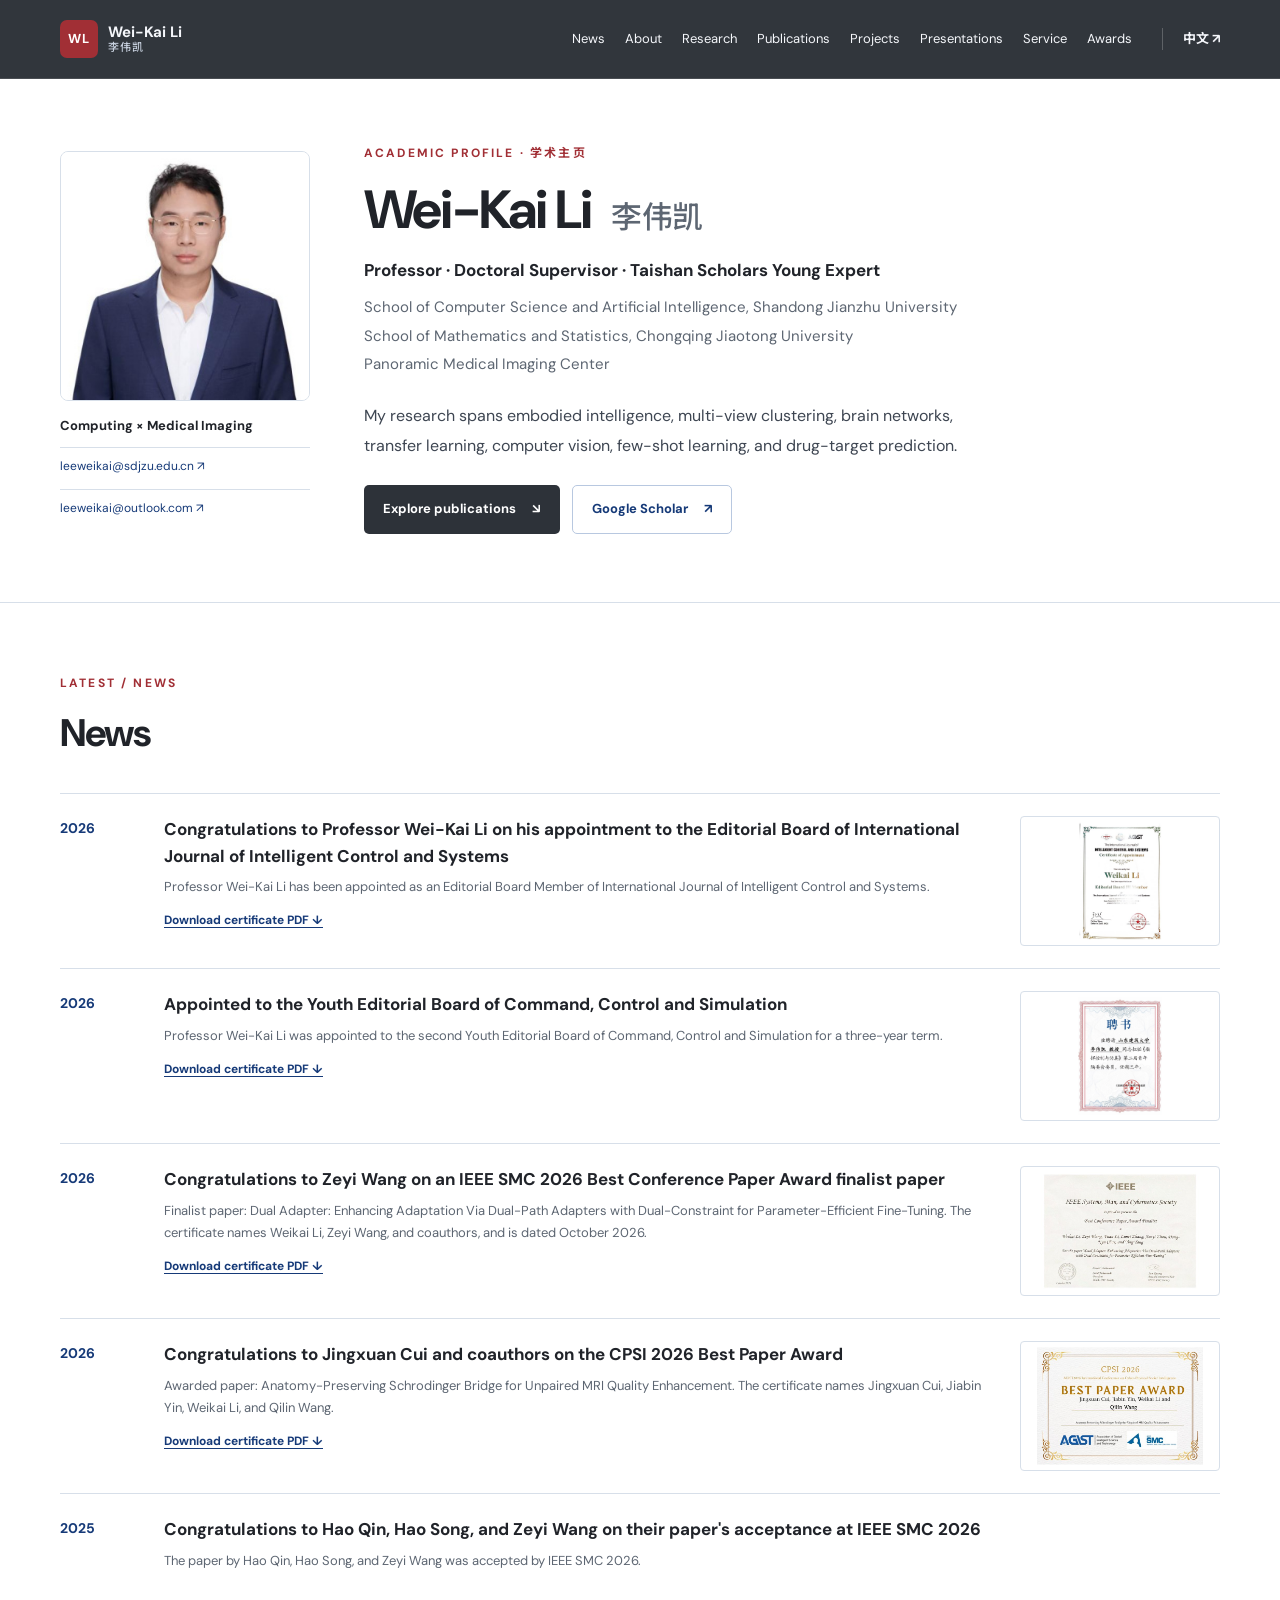
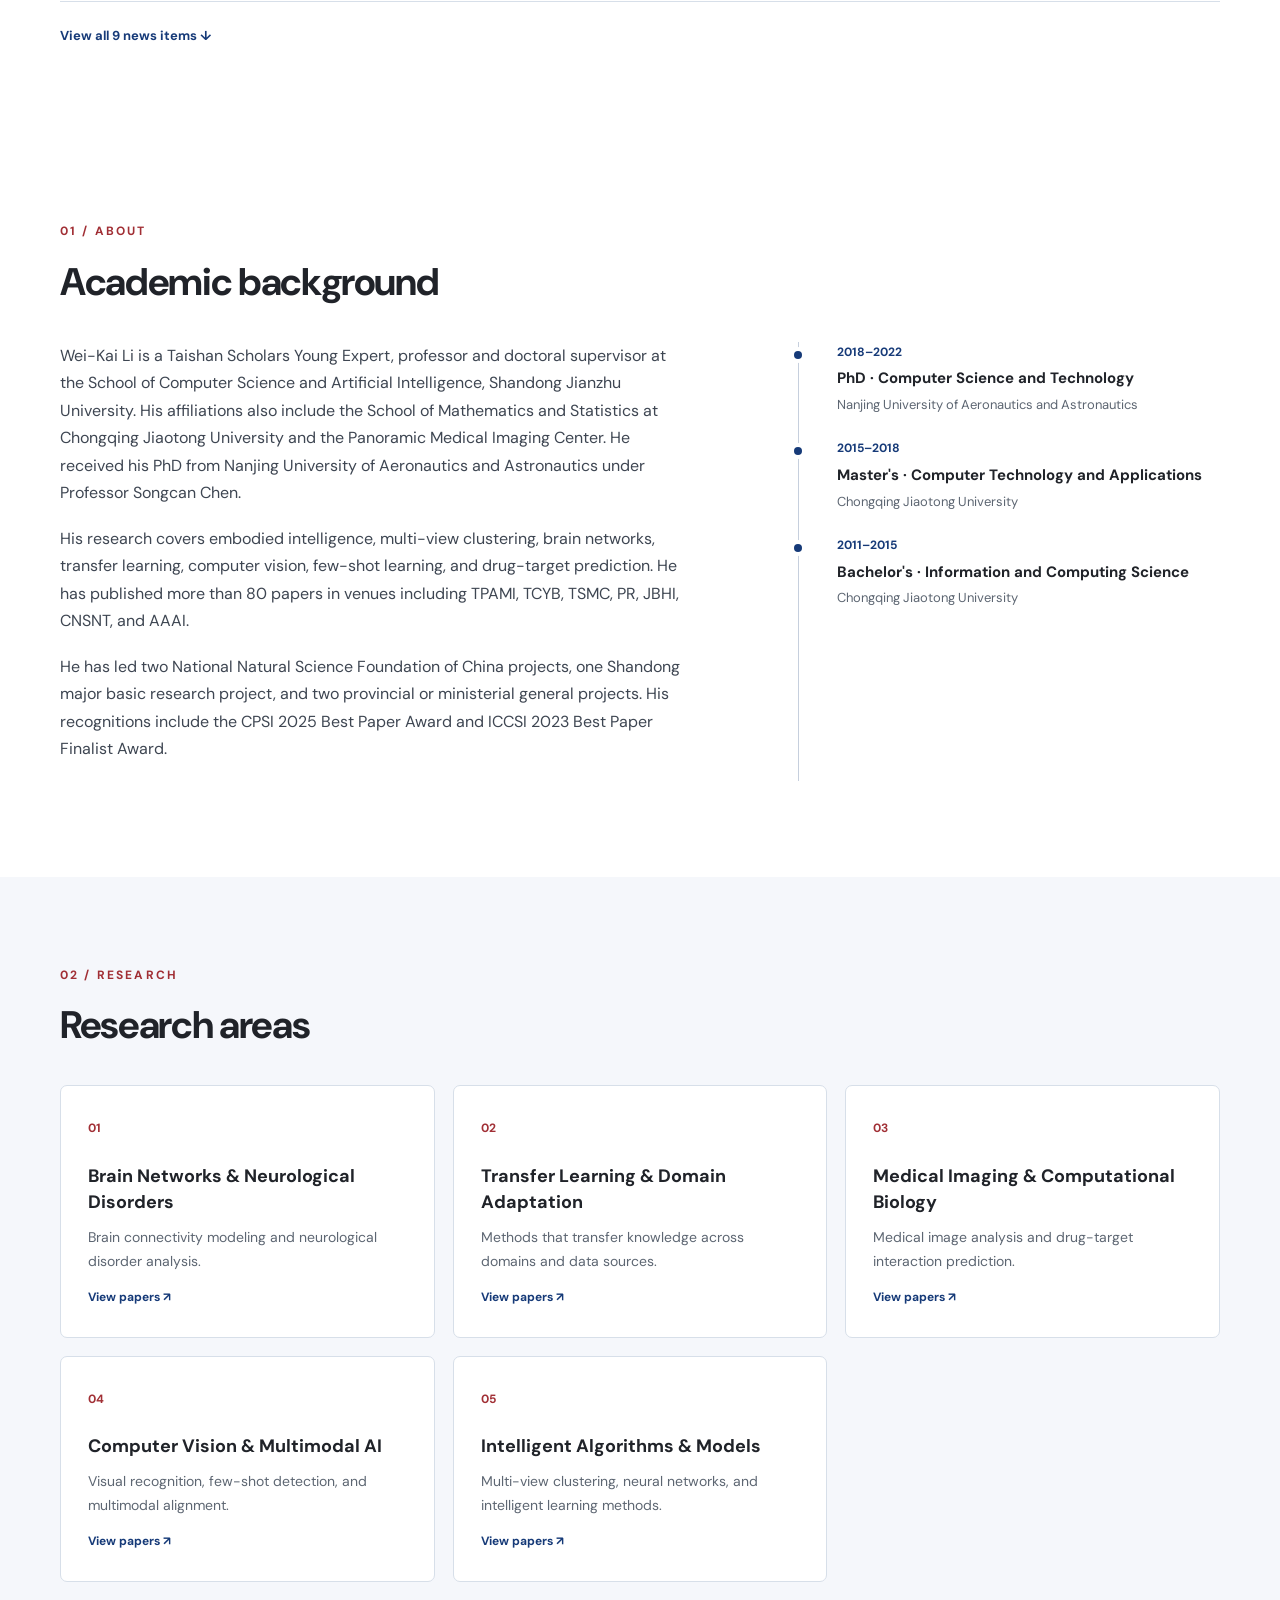
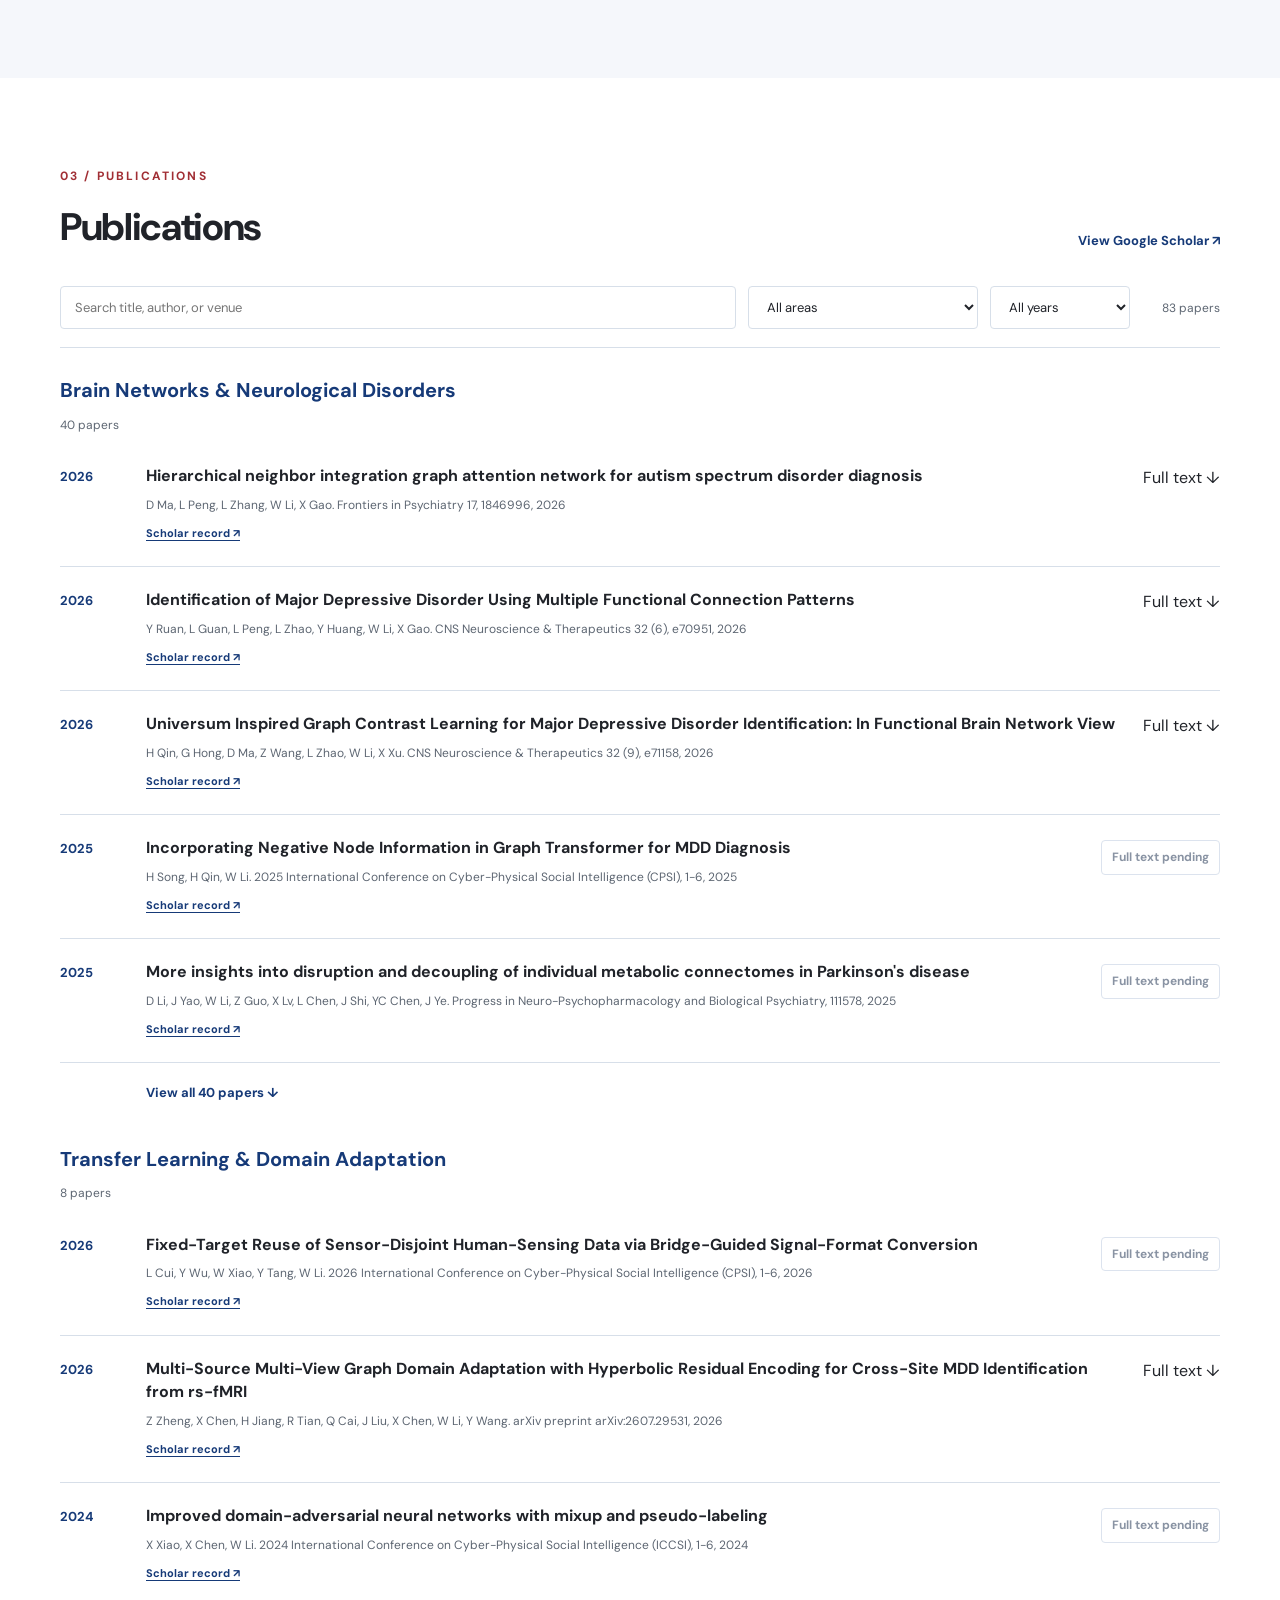
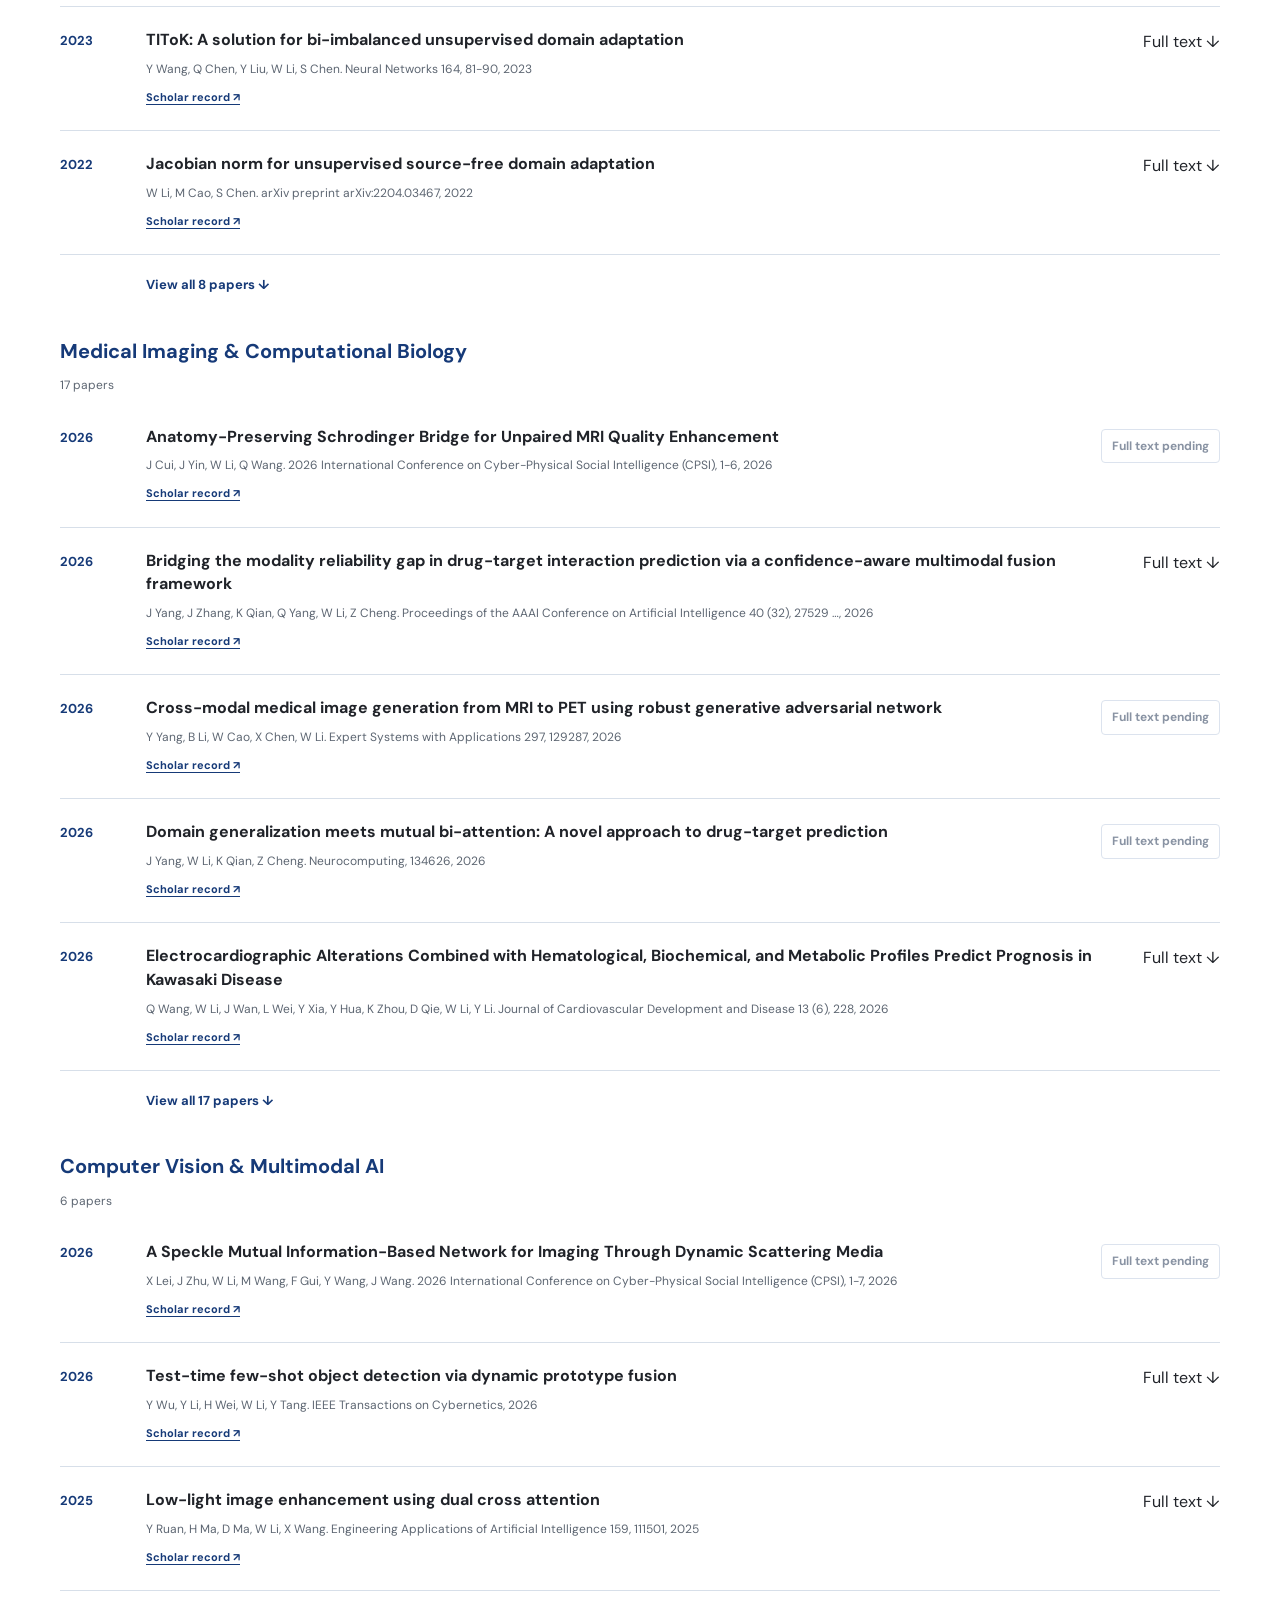
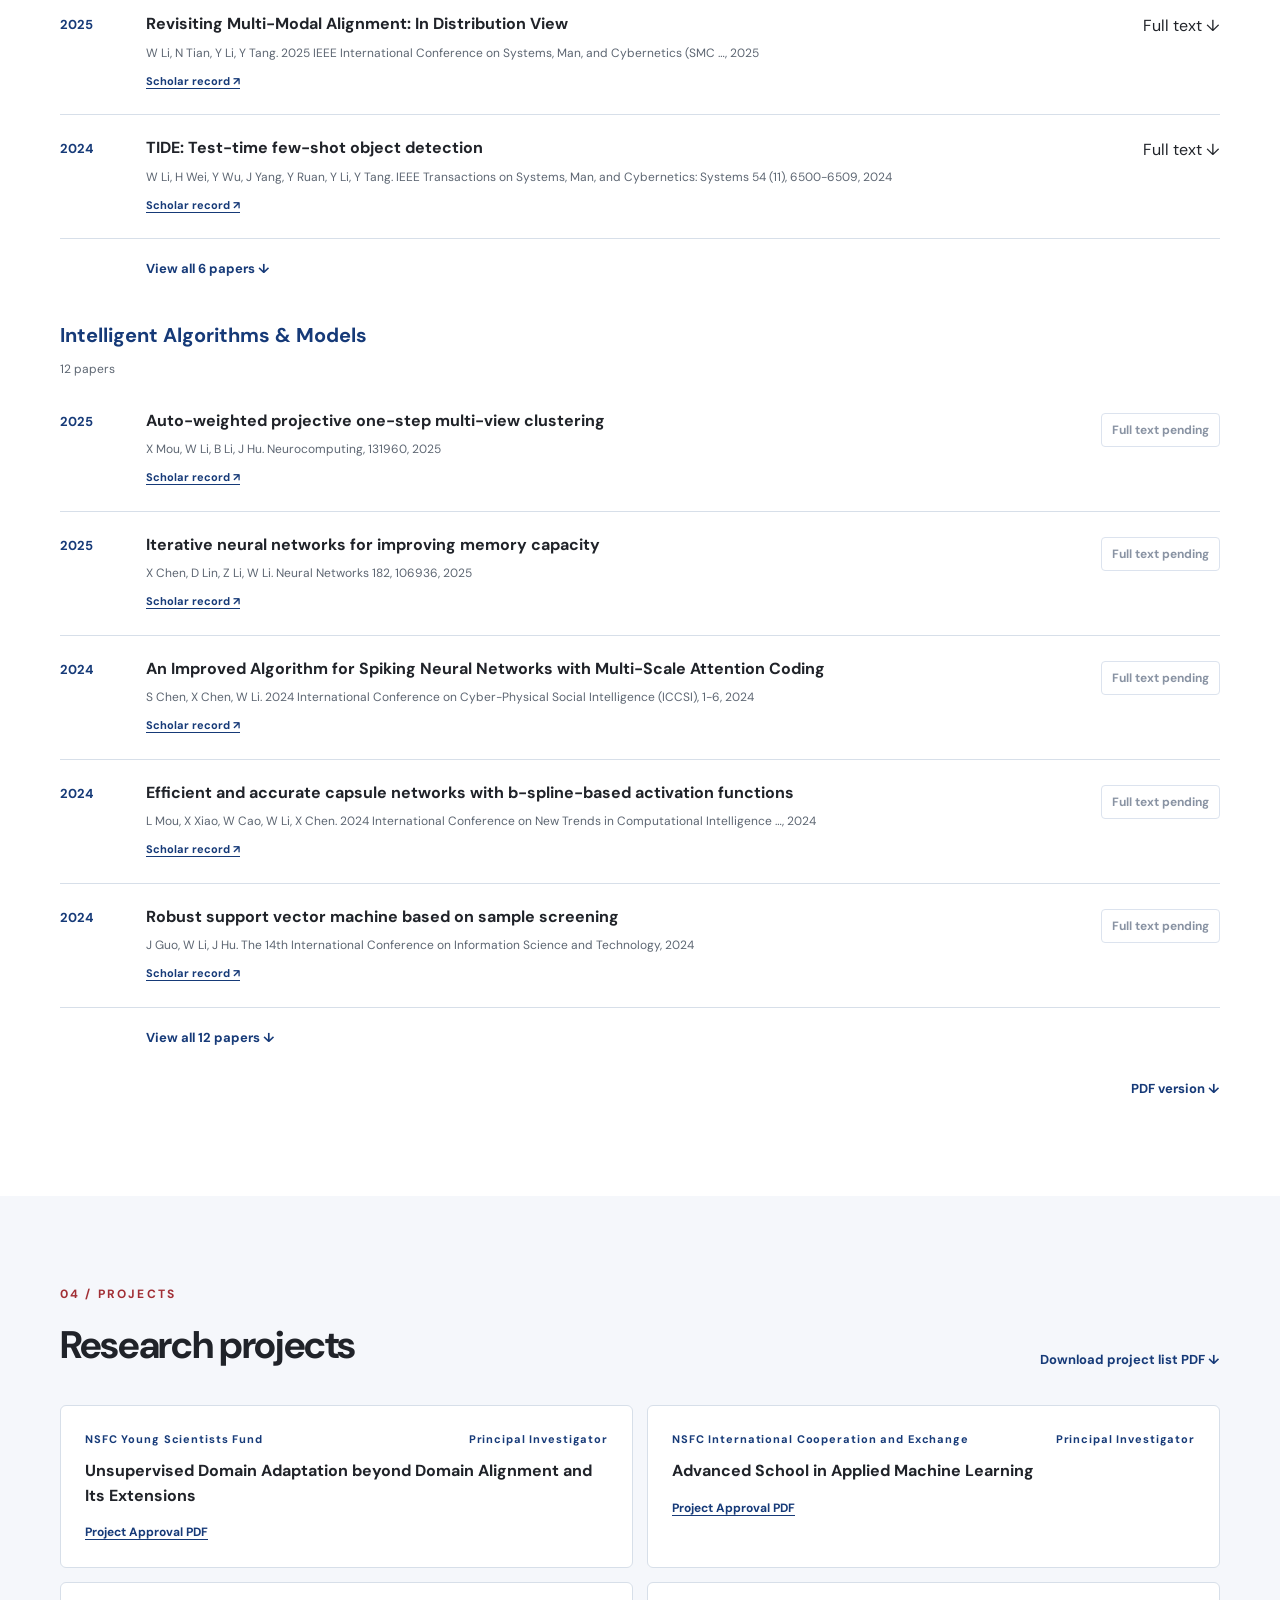
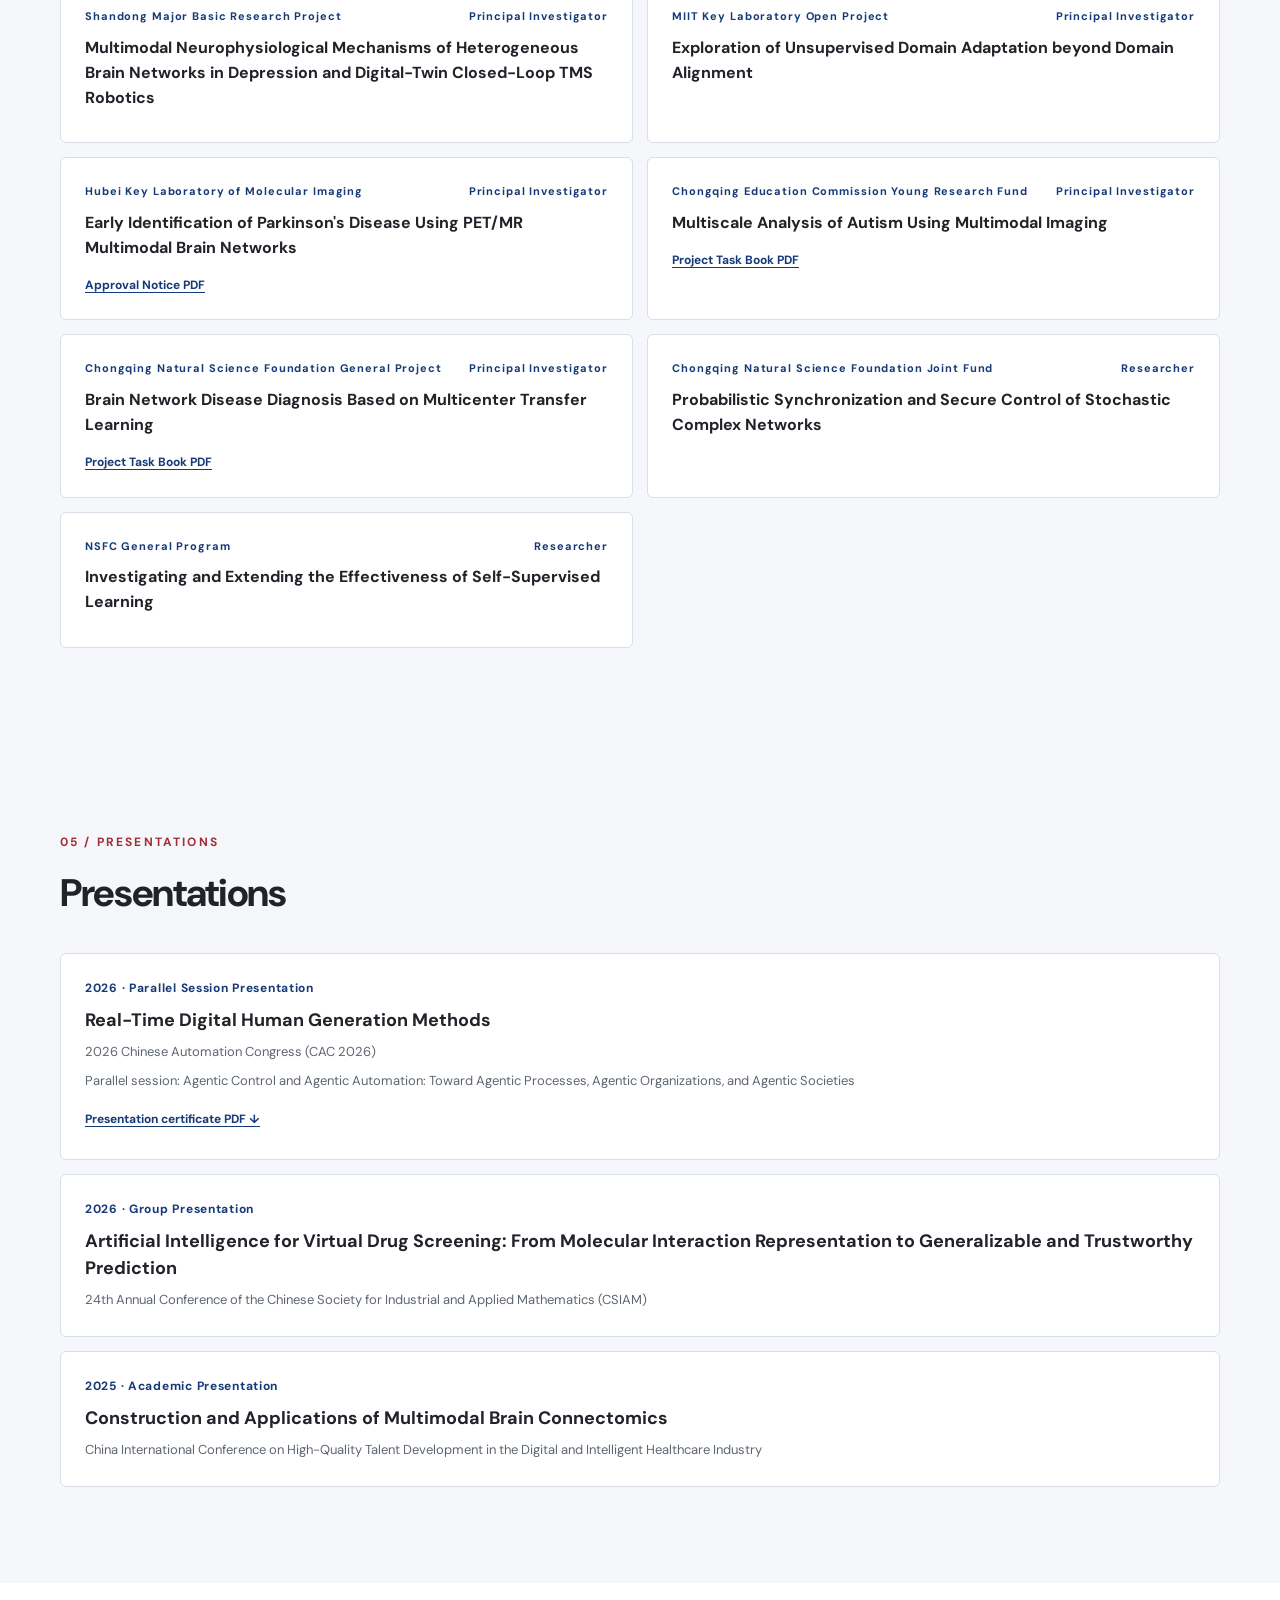
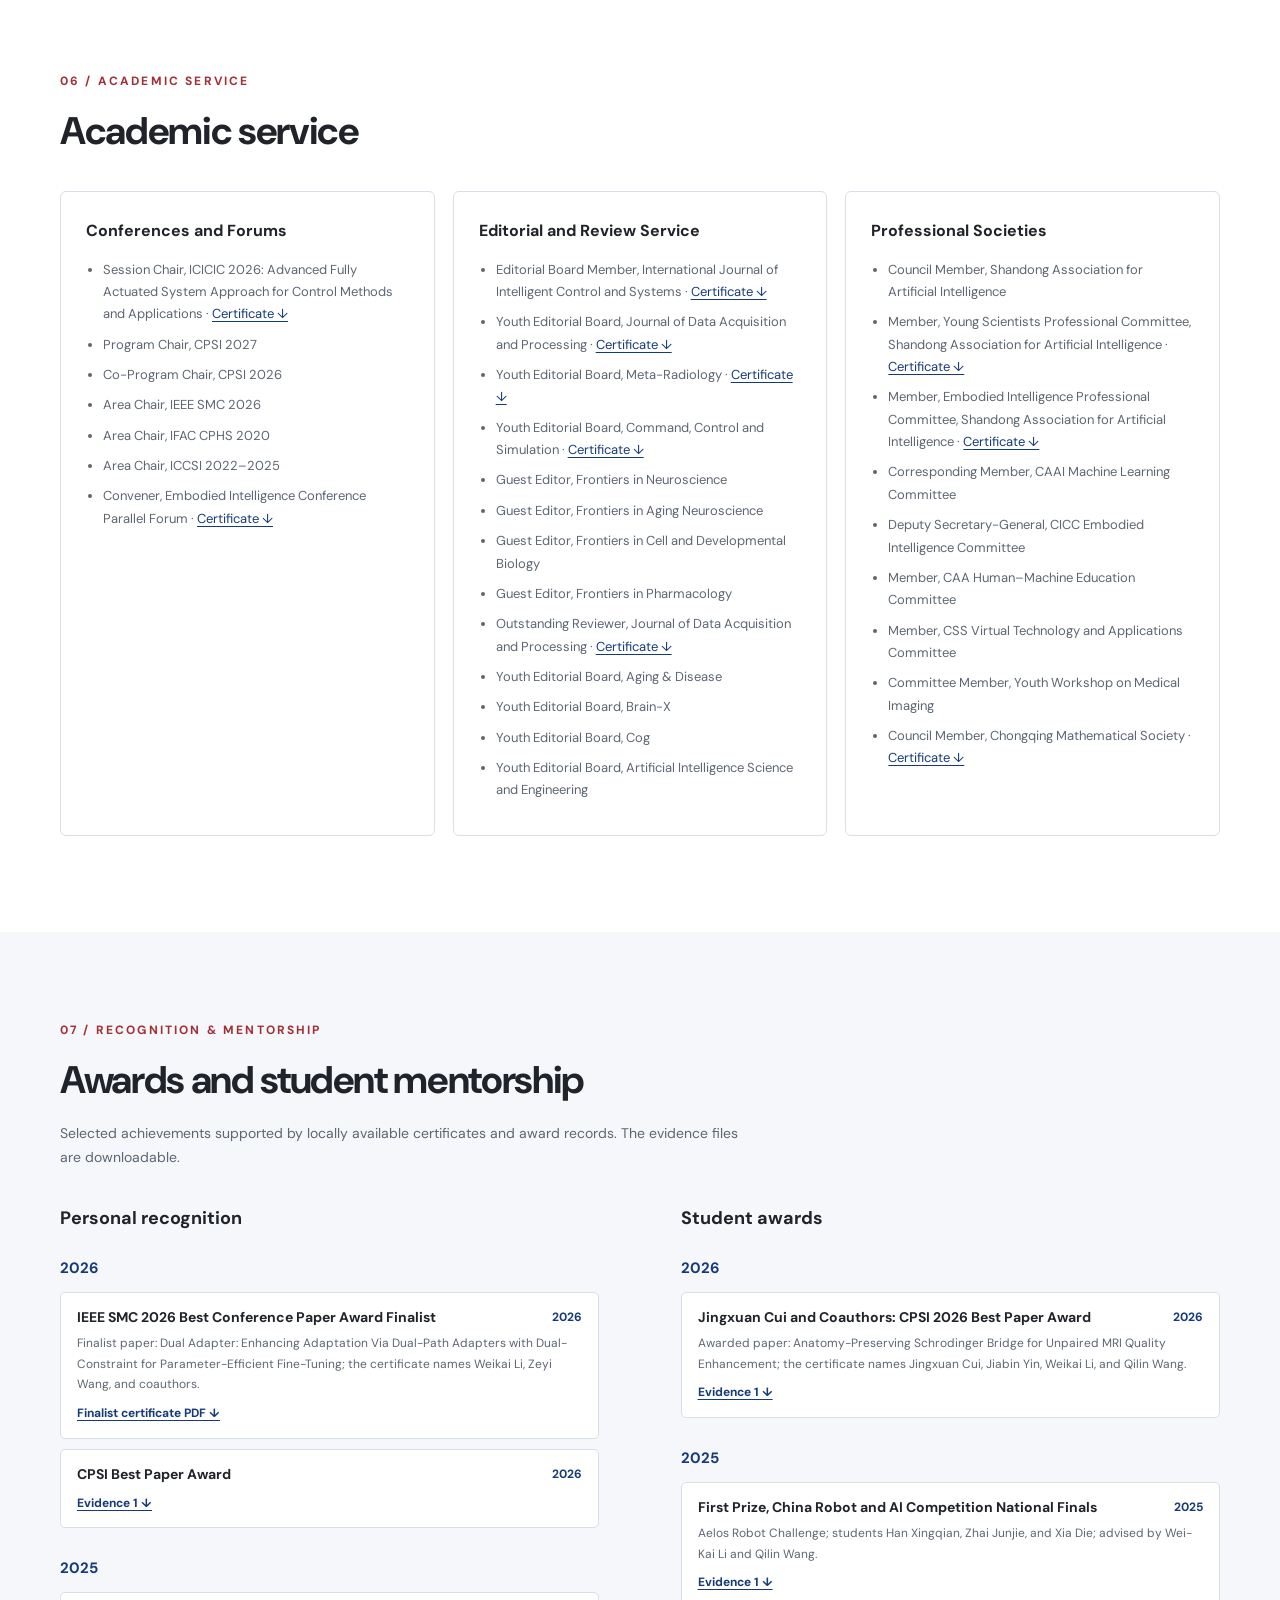
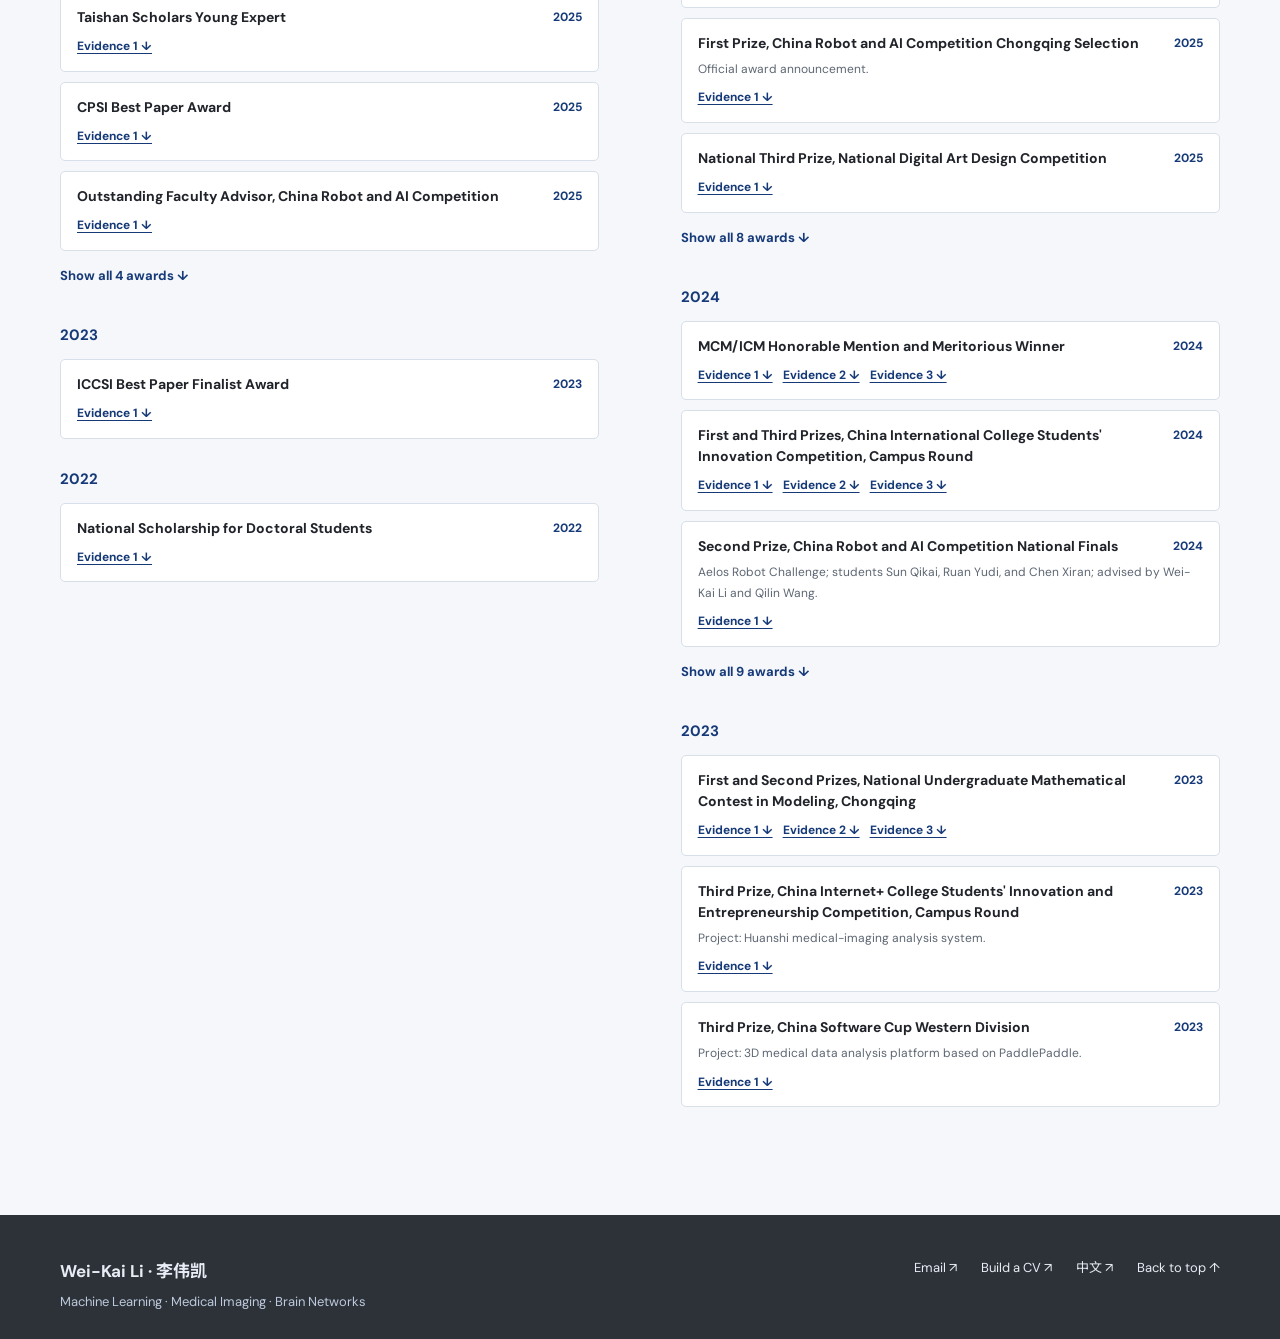
==== commit 40d2f175: "Add ICICIC 2026 session chair service and corrected certificate" ====
--- a/index.html
+++ b/index.html
@@ -23,6 +23,6 @@
     <section class="section section-tint" id="awards"><div class="shell"><div class="section-heading"><p class="eyebrow">07 / RECOGNITION & MENTORSHIP</p><h2>Awards and student mentorship</h2><p class="section-intro">Selected achievements supported by locally available certificates and award records. The evidence files are downloadable.</p></div><div class="awards-columns"><div><h3 class="subheading">Personal recognition</h3><div class="award-list" id="personal-awards"></div></div><div><h3 class="subheading">Student awards</h3><div class="award-list" id="student-awards"></div></div></div></div></section>
   </main>
   <footer class="site-footer"><div class="shell footer-inner"><div><strong>Wei-Kai Li · 李伟凯</strong><p>Machine Learning · Medical Imaging · Brain Networks</p></div><div><a href="mailto:leeweikai@sdjzu.edu.cn">Email ↗</a><a href="cv-builder/?lang=en">Build a CV ↗</a><a href="cn/">中文 ↗</a><a href="#top">Back to top ↑</a></div></div></footer>
-  <script src="data.js?v=20261118b"></script><script src="app.js?v=20261118a"></script>
+  <script src="data.js?v=20261123a"></script><script src="app.js?v=20261118a"></script>
 </body>
 </html>
